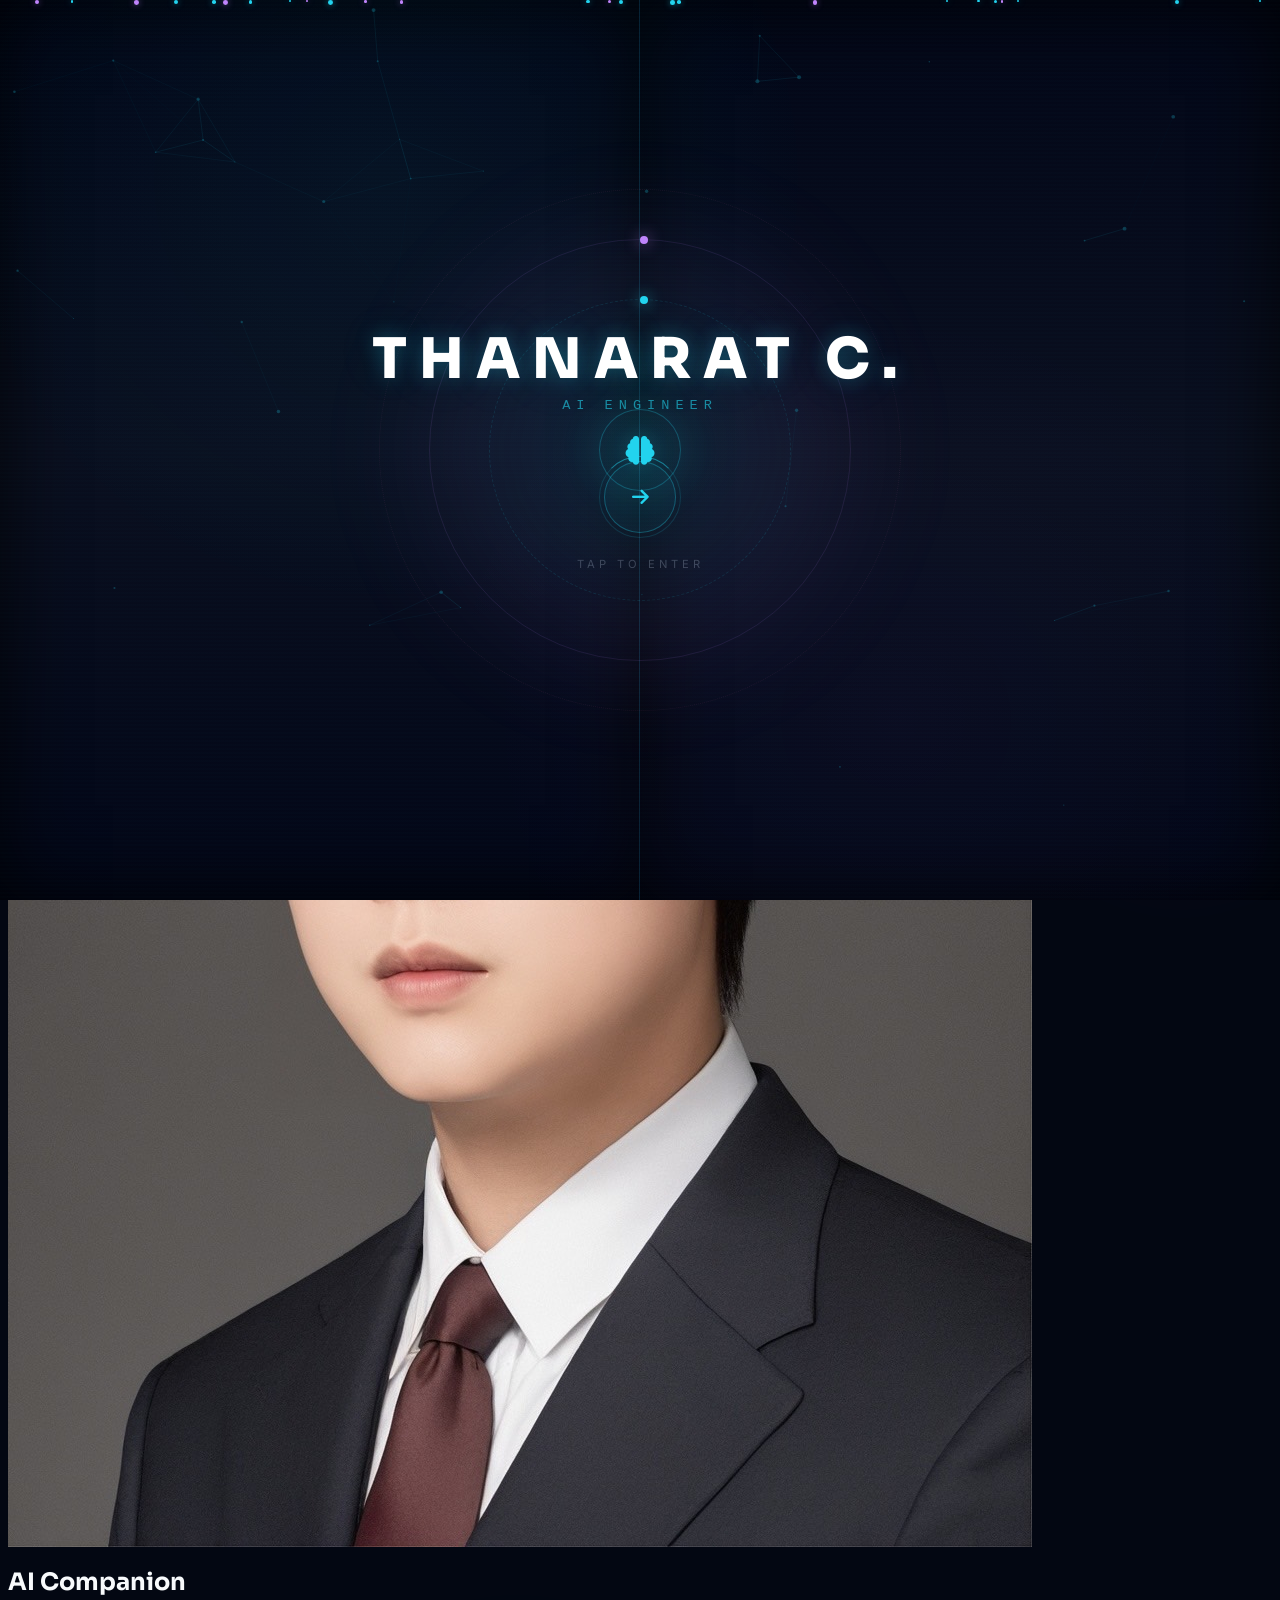
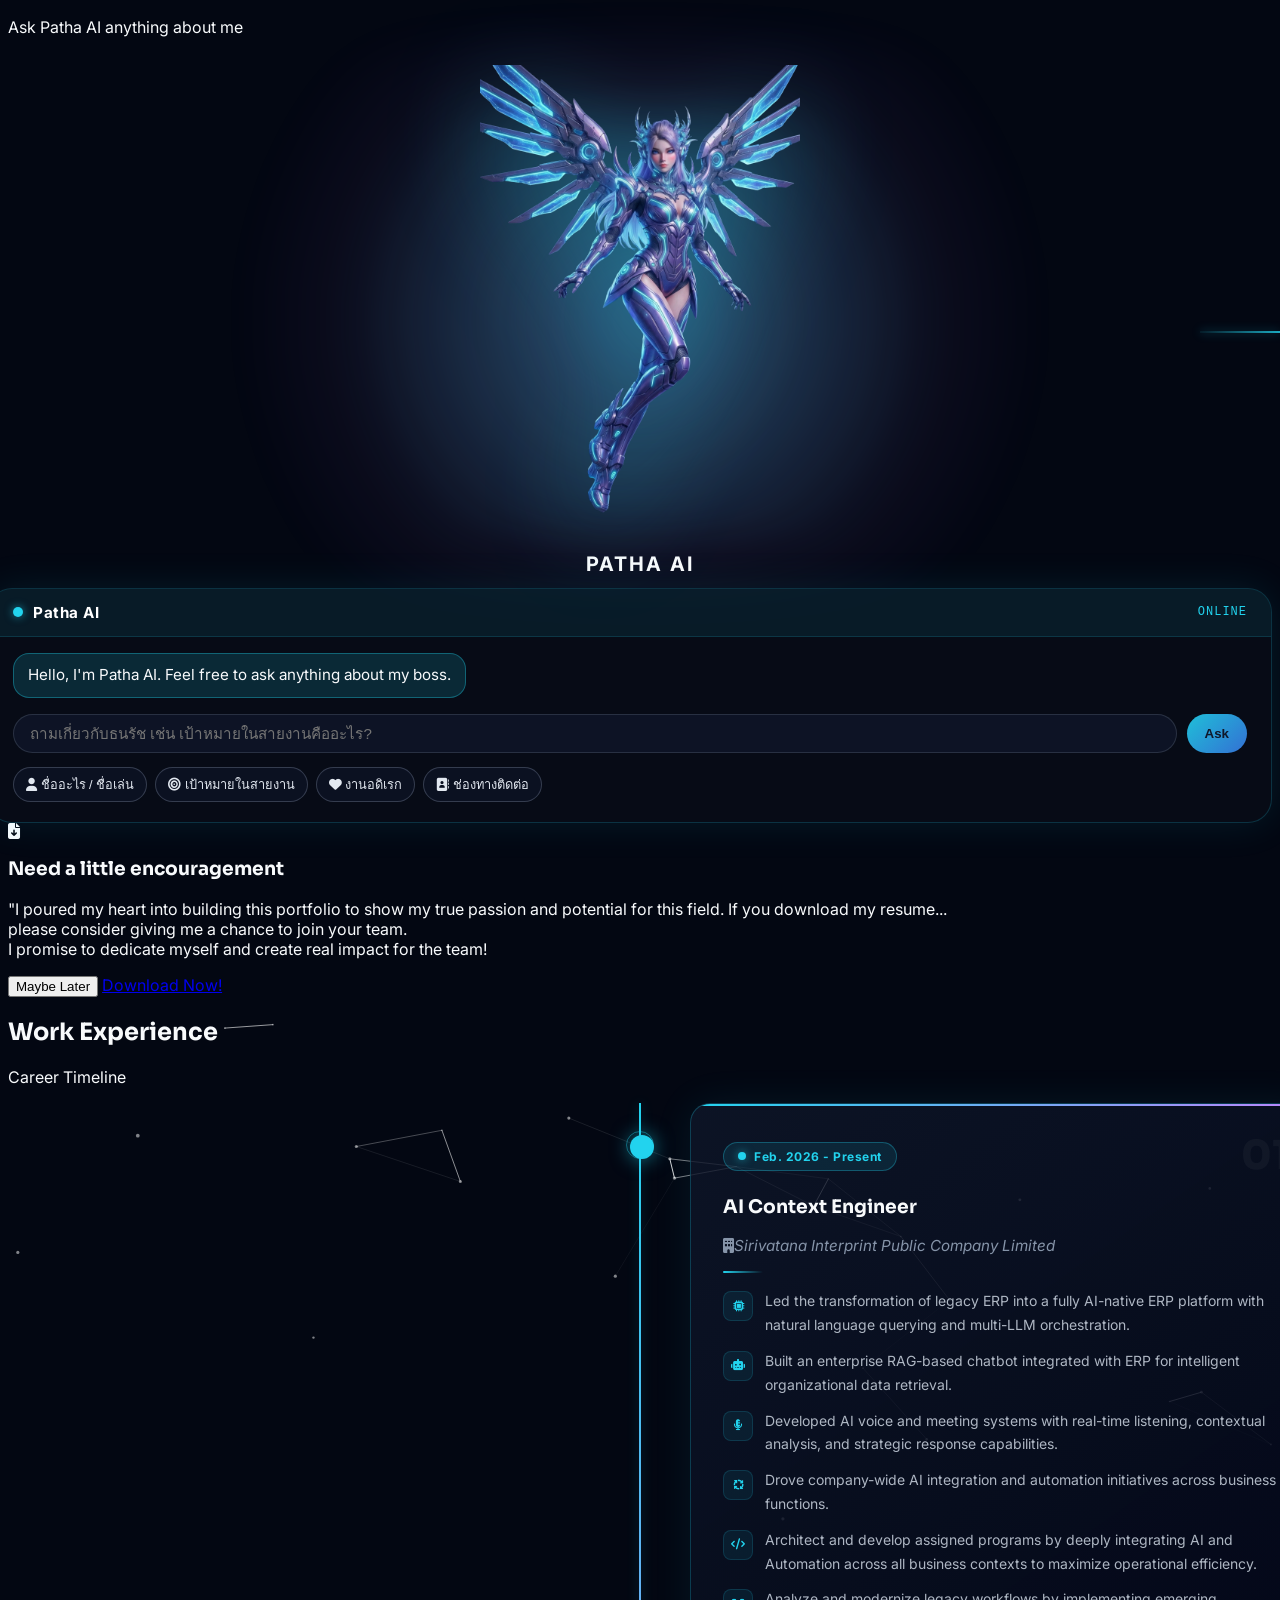
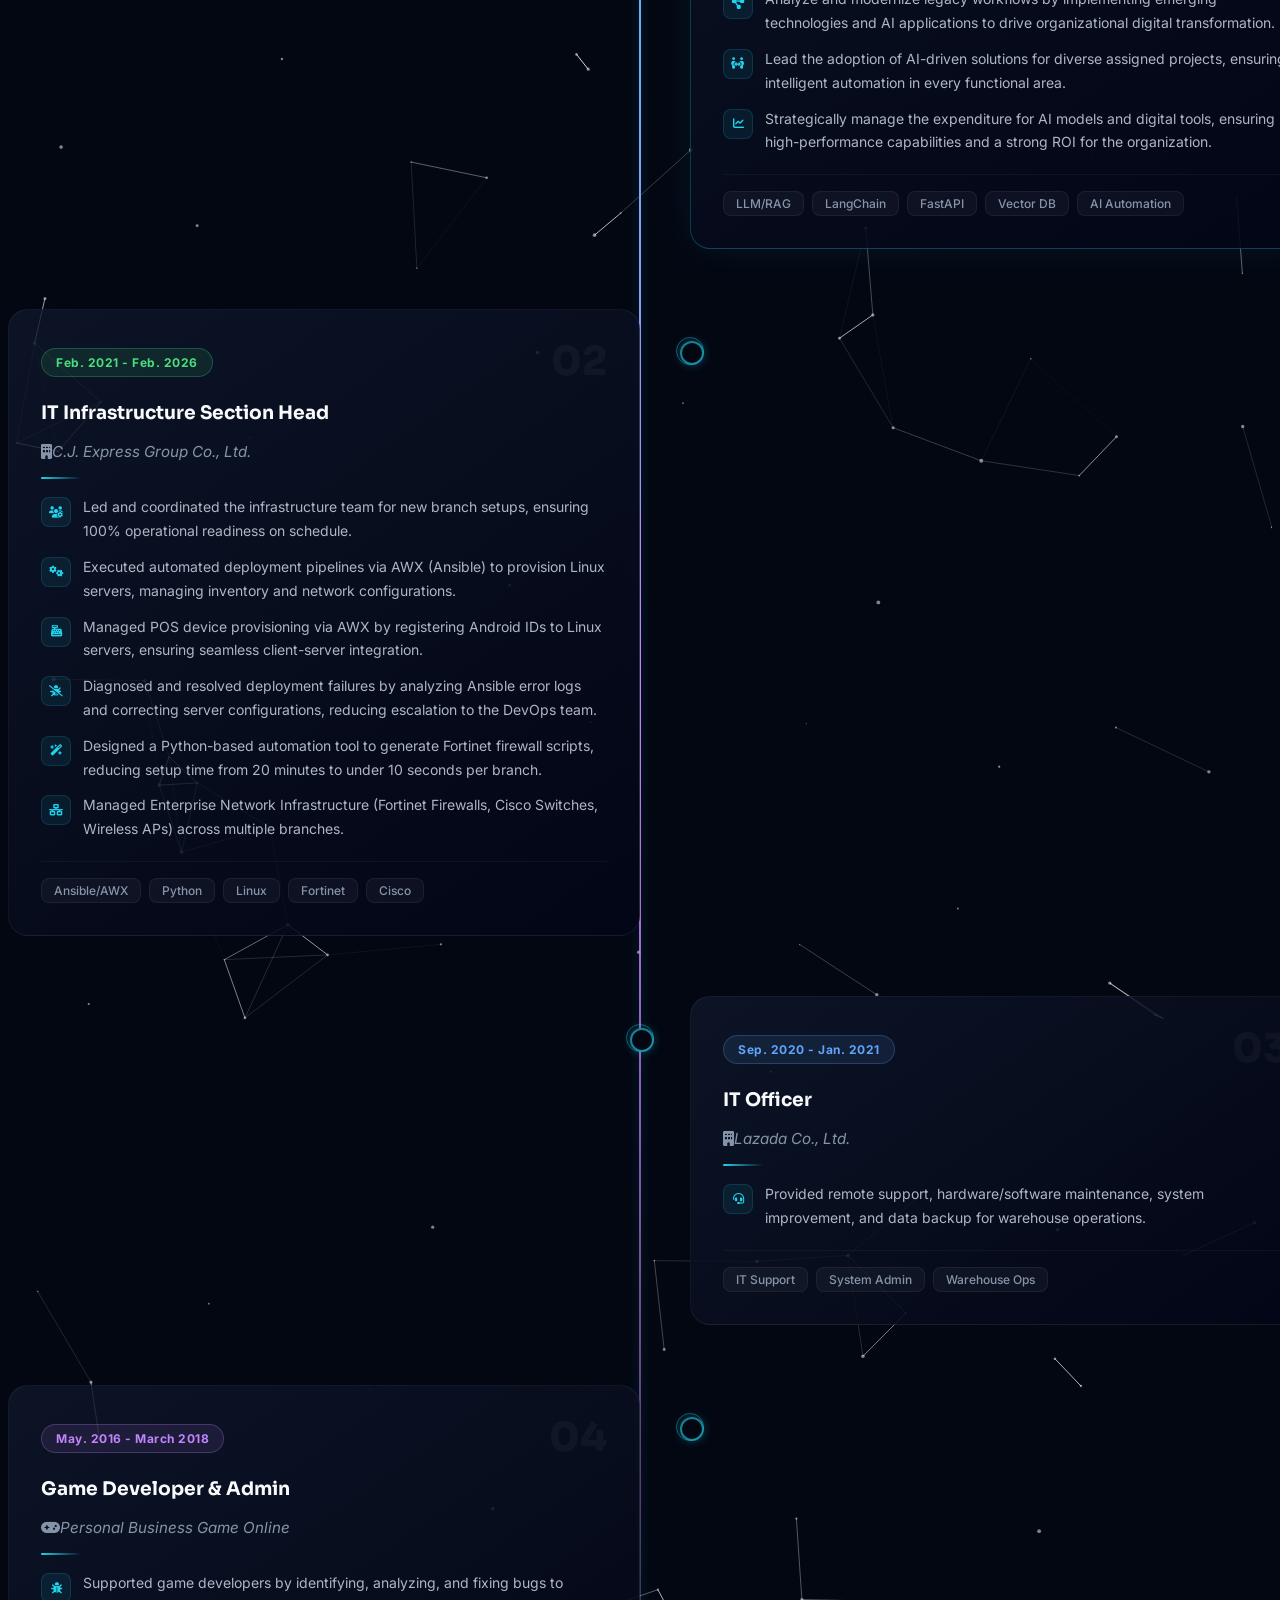
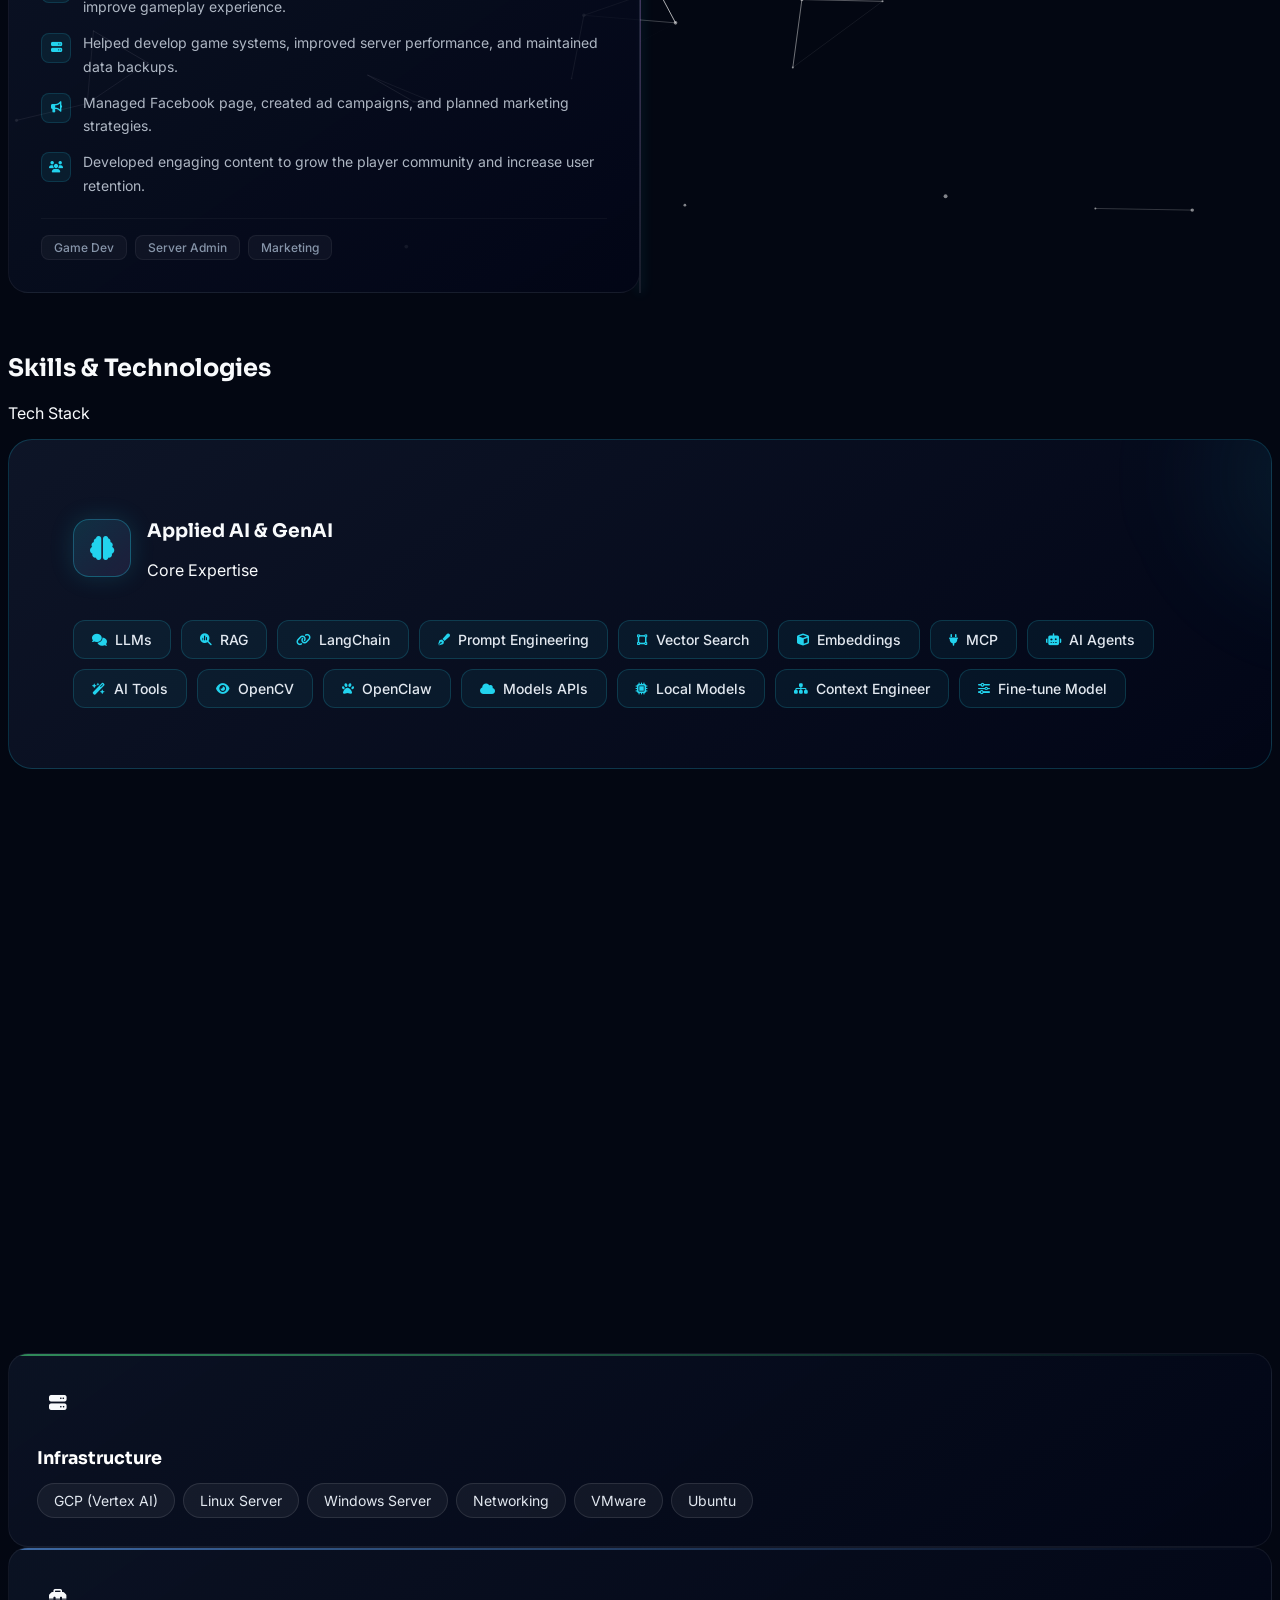
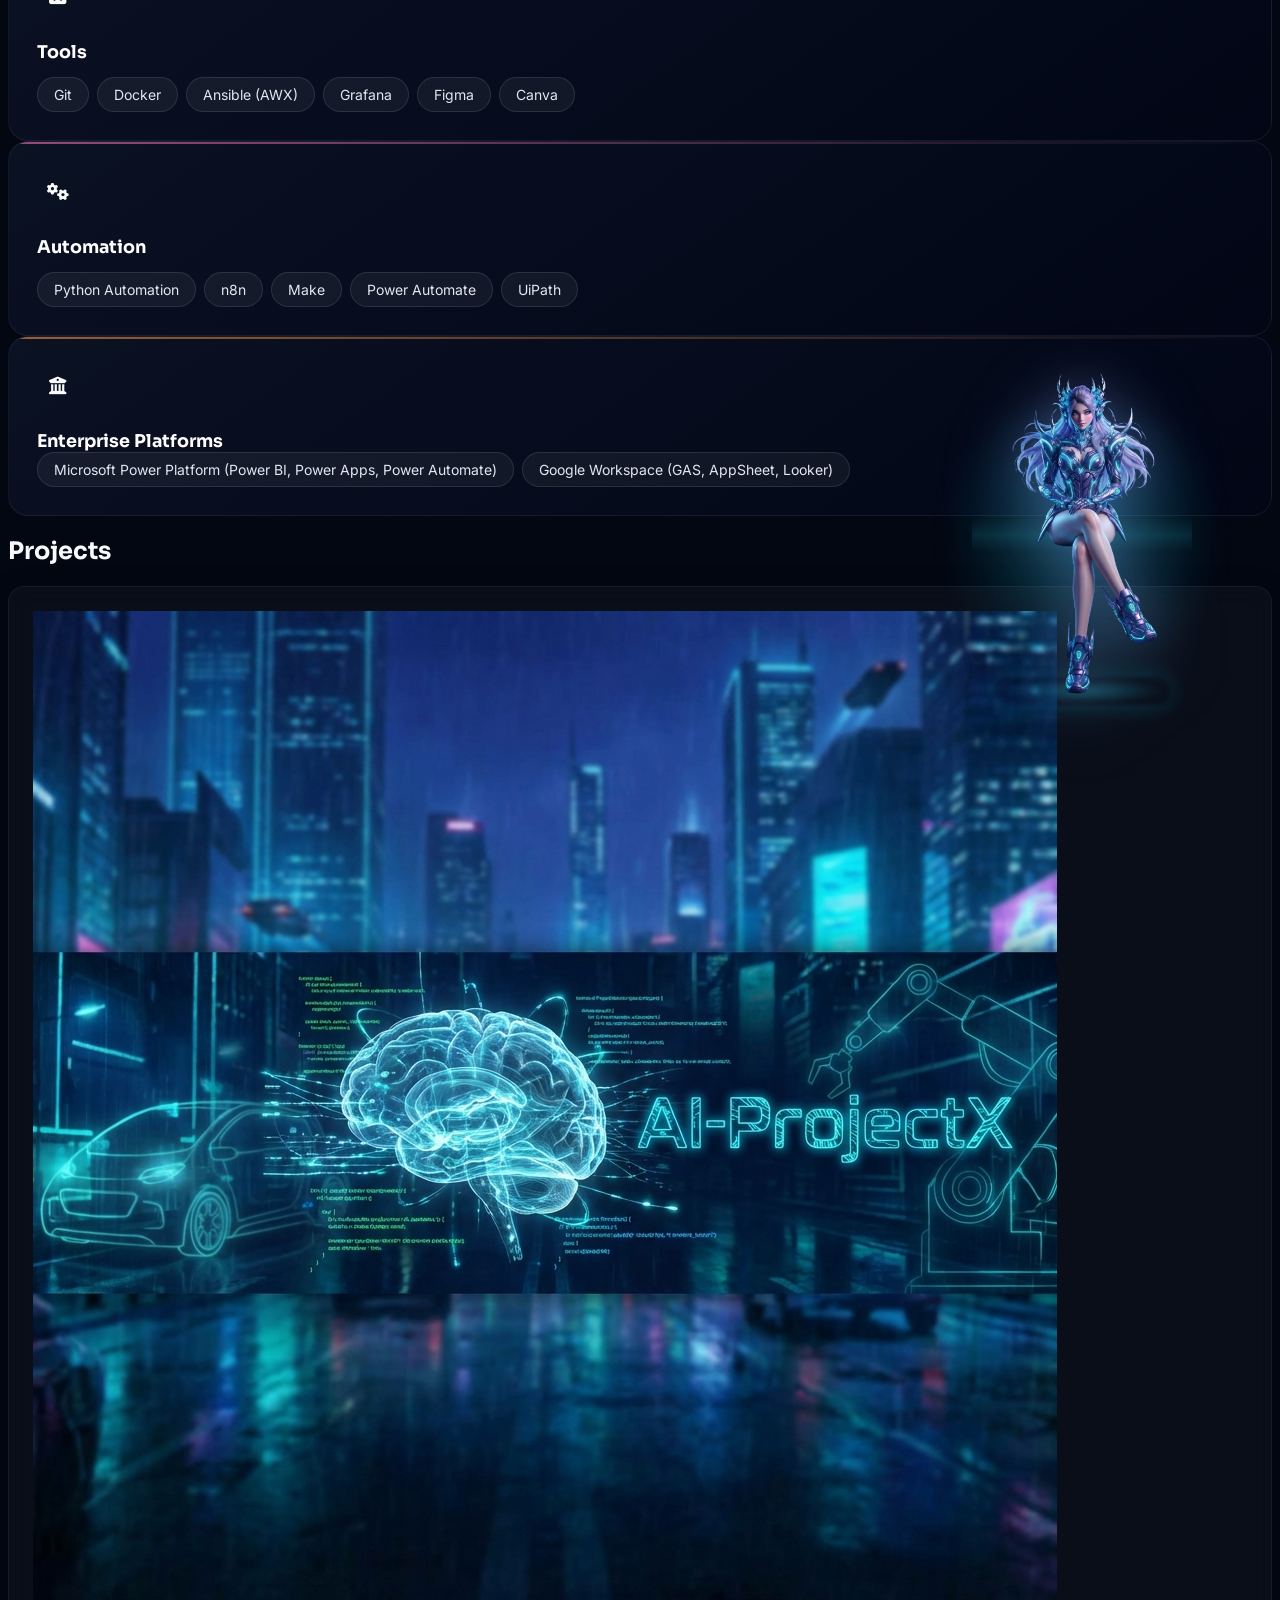
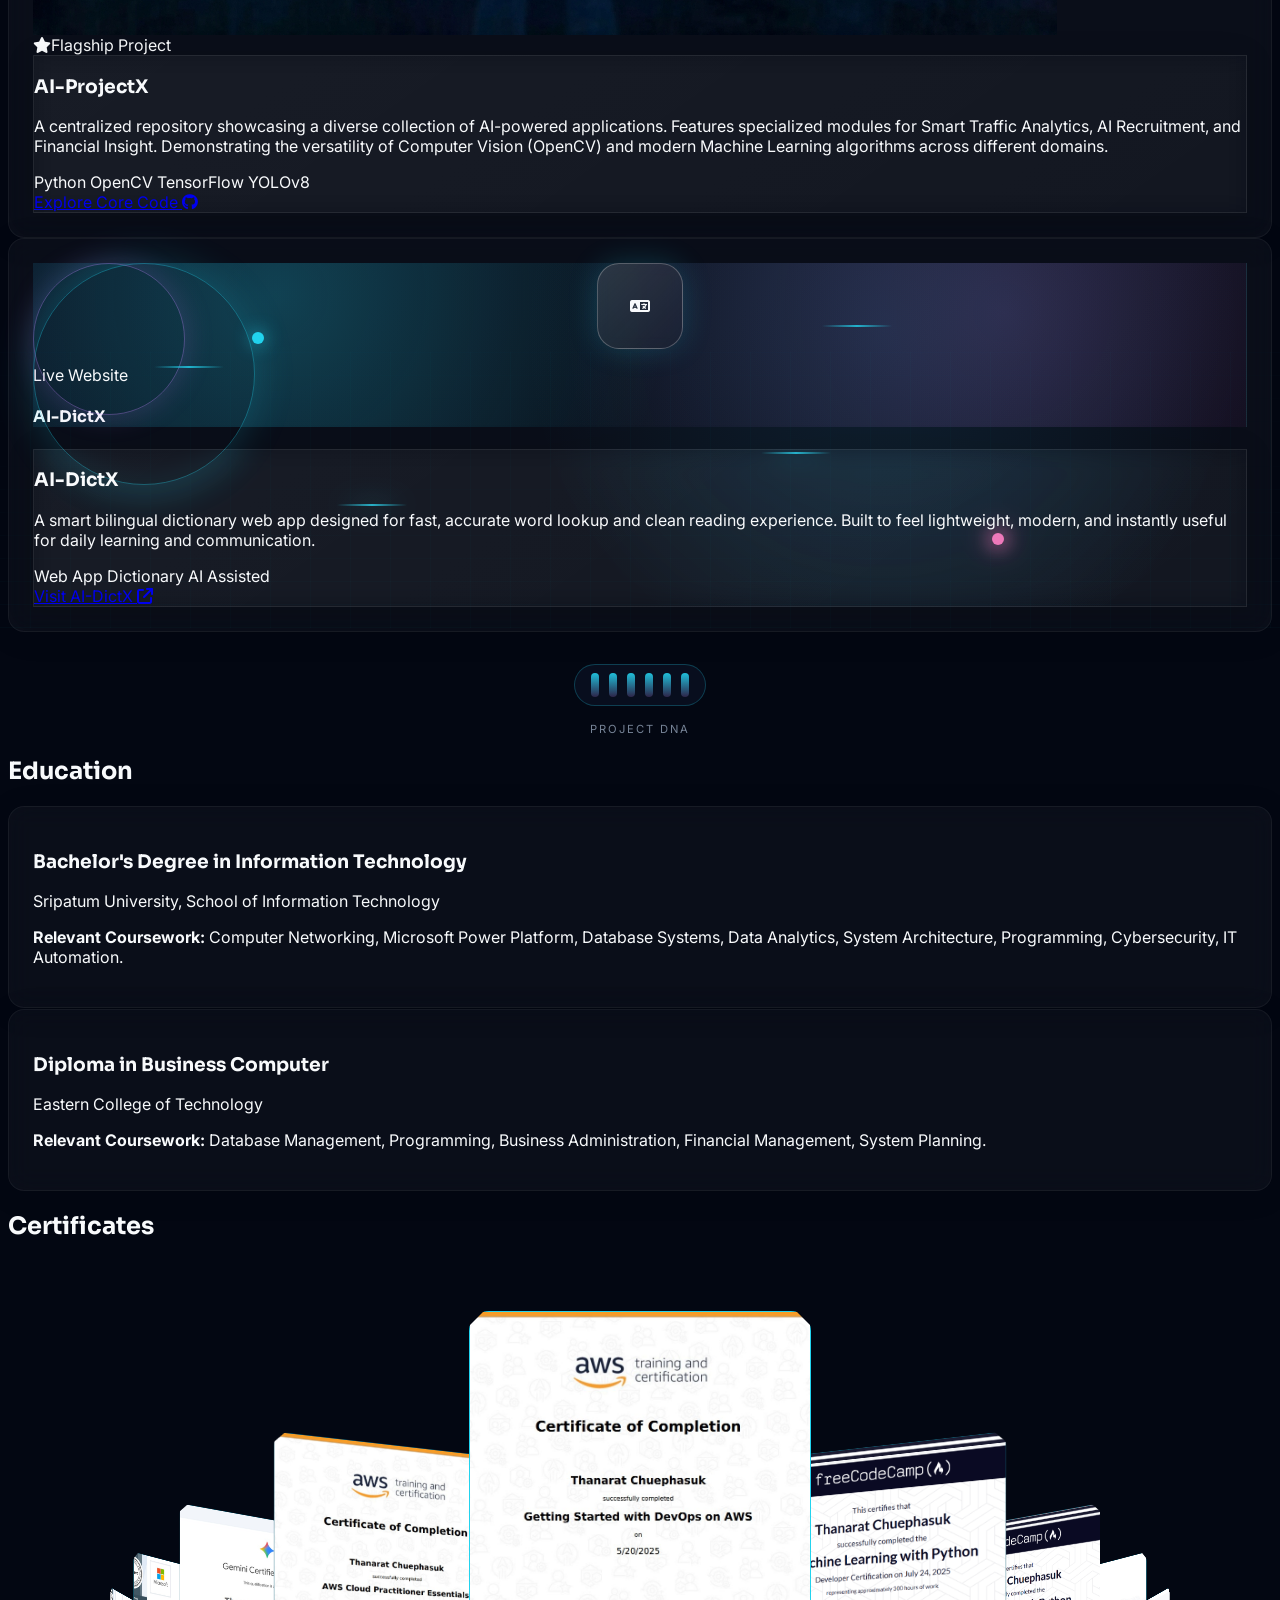
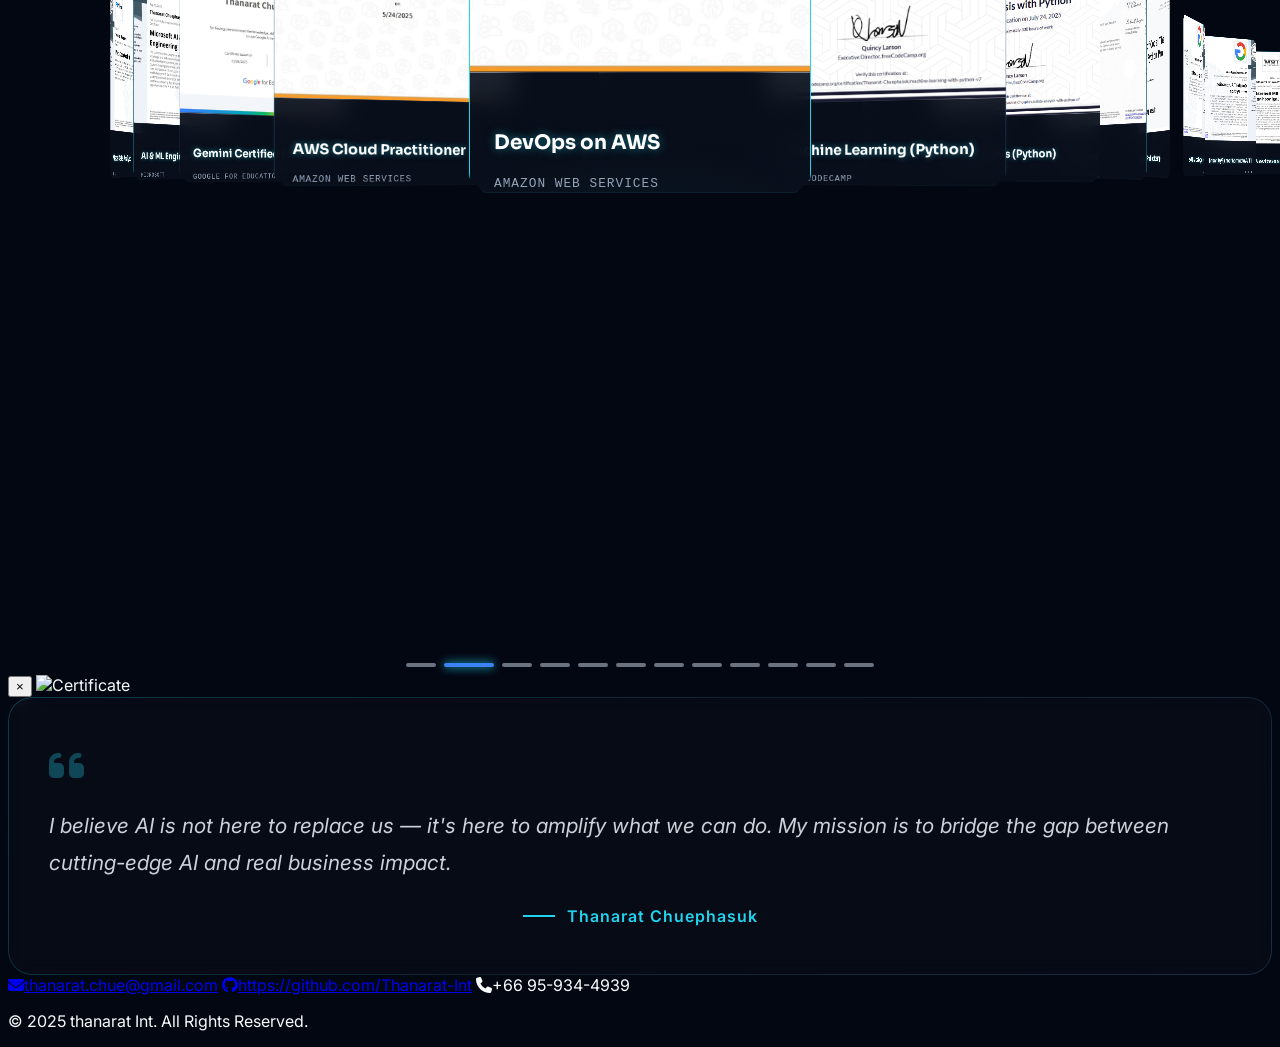
==== index.html @ c74a7d96 "Update portfolio: clean up unused CSS, fix HTML structure, enhance UI - Remove unused Stats Counter " ====
﻿﻿<!DOCTYPE html>
<html lang="en" class="scroll-smooth dark">

<head>
    <meta charset="UTF-8">
    <meta name="viewport" content="width=device-width, initial-scale=1.0">
    <title>Thanarat C - Portfolio</title>
    <link rel="icon" type="image/svg+xml" href="data:image/svg+xml,<svg xmlns='http://www.w3.org/2000/svg' viewBox='0 0 100 100'><rect width='100' height='100' rx='20' fill='%230f172a'/><text x='50' y='68' font-size='60' font-family='Arial,sans-serif' font-weight='bold' fill='%2322d3ee' text-anchor='middle'>T</text></svg>">

    <!-- Tailwind CSS -->
    <script src="https://cdn.tailwindcss.com"></script>

    <!-- Google Fonts: Sora & Inter -->
    <link rel="preconnect" href="https://fonts.googleapis.com">
    <link rel="preconnect" href="https://fonts.gstatic.com" crossorigin>
    <link
        href="https://fonts.googleapis.com/css2?family=Inter:wght@400;500;700&family=Sora:wght@400;600;700&display=swap"
        rel="stylesheet">

    <!-- Font Awesome Icons -->
    <link rel="stylesheet" href="https://cdnjs.cloudflare.com/ajax/libs/font-awesome/6.5.1/css/all.min.css"
        xintegrity="sha512-DTOQO9RWCH3ppGqcWaEA1BIZOC6xxalwEsw9c2QQeAIftl+Vegovlnee1c9QX4TctnWMn13TZye+giMm8e2LwA=="
        crossorigin="anonymous" referrerpolicy="no-referrer" />

    <!-- Swiper.js for 3D Carousel -->
    <link rel="stylesheet" href="https://unpkg.com/swiper/swiper-bundle.min.css" />

    <!-- Custom Stylesheet -->
    <link rel="stylesheet" href="css/style.css">
</head>

<body class="antialiased gate-locked">
    <!-- Verse Gate -->
    <div id="verse-gate" class="verse-gate">
        <div class="gate-door gate-left"></div>
        <div class="gate-door gate-right"></div>
        <div class="gate-glow"></div>
        <div class="gate-veil"></div>
        <div class="gate-scanlines"></div>
        <div id="gate-rain" class="gate-rain" aria-hidden="true"></div>

        <!-- AI Neural Network Background -->
        <canvas id="gate-neural-canvas" class="gate-neural-canvas"></canvas>

        <!-- Floating AI Particles -->
        <div class="gate-particles" id="gate-particles"></div>

        <!-- Orbiting Rings -->
        <div class="gate-orbit-system">
            <div class="gate-orbit gate-orbit-1"></div>
            <div class="gate-orbit gate-orbit-2"></div>
            <div class="gate-orbit gate-orbit-3"></div>
            <div class="gate-orbit-core">
                <i class="fa-solid fa-brain"></i>
            </div>
        </div>

        <div class="gate-content">
            <div class="gate-title">
                <span class="gate-title-main gate-name-glow">THANARAT C.</span>
            </div>
            <div class="gate-role-text">AI Engineer</div>
            <button id="gate-enter-btn" class="gate-enter-circle" aria-label="Enter">
                <span class="gate-enter-ring"></span>
                <i class="fa-solid fa-arrow-right"></i>
            </button>
            <div class="gate-tap-hint">Tap to enter</div>
        </div>
    </div>

    <!-- Time-Warp Intro -->
    <div id="time-warp" class="time-warp">
        <div class="time-warp-core"></div>
        <div class="time-warp-ring ring-1"></div>
        <div class="time-warp-ring ring-2"></div>
        <div class="time-warp-ring ring-3"></div>
    </div>

    <!-- Header -->
    <header id="header" class="fixed top-0 left-0 right-0 z-50 transition-all duration-300 nav-dock mt-6">
        <div class="container mx-auto px-6 py-4 flex justify-between items-center">
            <a href="#" class="text-xl font-bold font-sora">Thanarat C.</a>
            <div class="flex items-center gap-4">
                <nav class="hidden md:flex items-center space-x-8">
                    <a href="#experience" class="text-gray-300 hover:text-white transition-colors">Experience</a>
                    <a href="#education" class="text-gray-300 hover:text-white transition-colors">Education</a>
                    <a href="#skills" class="text-gray-300 hover:text-white transition-colors">Skills</a>
                    <a href="#projects" class="text-gray-300 hover:text-white transition-colors">Projects</a>
                    <a href="#certificates" class="text-gray-300 hover:text-white transition-colors">Certificates</a>
                </nav>
                <div class="resume-wrap hidden md:block">
                    <a href="#home"
                        class="resume-hud-link border border-gray-500 text-gray-300 px-6 py-2 rounded-full hover:bg-white hover:text-black transition-all duration-300">
                        Resume
                    </a>
                    <div class="resume-tooltip">Unlock Resume</div>
                </div>
                <button id="mobile-menu-button" class="md:hidden text-2xl">
                    <i class="fa-solid fa-bars"></i>
                </button>
            </div>
        </div>
    </header>

    <!-- Scroll Milestone -->
    <div id="scroll-indicator" class="scroll-indicator">
        <div id="scroll-indicator-bar" class="scroll-indicator-bar"></div>
    </div>

    <!-- Mobile Menu -->
    <div id="mobile-menu"
        class="hidden md:hidden fixed top-0 left-0 w-full h-full bg-gray-900/95 backdrop-blur-sm z-40">
        <div class="flex flex-col items-center justify-center h-full space-y-8 text-xl">
            <a href="#experience" class="mobile-menu-link">Experience</a>
            <a href="#education" class="mobile-menu-link">Education</a>
            <a href="#skills" class="mobile-menu-link">Skills</a>
            <a href="#projects" class="mobile-menu-link">Projects</a>
            <a href="#certificates" class="mobile-menu-link">Certificates</a>
            <a href="assets/Resume Thanarat.C (ENG).pdf" download
                class="mt-4 border border-gray-300 text-gray-300 px-6 py-2 rounded-full">
                Download Resume
            </a>
        </div>
    </div>

    <!-- Cyber Shapes (Diamonds) -->
    <div class="cyber-shape shape-cyan"></div>
    <div class="cyber-shape shape-purple"></div>
    <div class="cyber-shape shape-pink"></div>

    <div class="firefly"></div>
    <div class="firefly"></div>
    <div class="firefly"></div>
    <div class="firefly"></div>
    <div class="neural-lattice" aria-hidden="true"></div>

    <!-- AI Signal HUD -->
    <div id="ai-hud" class="ai-hud">
        <div class="hud-title">PATHA AI</div>
        <div class="hud-status">
            <span class="hud-dot"></span>
            <span id="hud-text">READY</span>
        </div>
        <div class="hud-bars">
            <span></span><span></span><span></span><span></span><span></span>
        </div>
    </div>

    <main class="container mx-auto px-6">
        <!-- Hero Section -->
        <section id="home" class="pt-32 pb-20 lg:pt-40 lg:pb-28 flex items-center">
            <div class="grid md:grid-cols-2 gap-12 items-center">
                <div class="fade-in-section">
                    <h1 class="text-5xl md:text-8xl font-bold leading-tight text-white mb-6 text-glow tracking-tight hero-echo">
                        Hello, I'm <span class="text-gradient-verse">Thanarat Chuephasuk.</span>
                    </h1>
                    <p class="mt-8 text-xl text-cyan-200 font-light tracking-wide font-mono h-[32px]">
                        I am a <span id="typing-text" class="text-white font-bold"></span><span
                            class="typing-cursor"></span>
                    </p>
                    <div class="mt-8 flex flex-wrap gap-4">
                        <a href="mailto:thanarat.chue@gmail.com"
                            class="bg-white text-black px-8 py-3 rounded-full font-semibold hover:bg-gray-200 transition-all duration-300 shadow-lg hover:shadow-blue-400/30">Contact
                            Me</a>
                        <button id="download-resume-btn"
                            class="border border-gray-500 text-gray-300 px-8 py-3 rounded-full font-semibold hover:bg-white hover:text-black transition-all duration-300">Download
                            Resume</button>
                    </div>
                </div>
                <div class="flex justify-center items-center fade-in-section" style="transition-delay: 200ms;">
                    <div
                        class="profile-glow w-64 h-64 md:w-80 md:h-80 rounded-full overflow-hidden shadow-2xl bg-gray-800 animate-float border-4 border-white/10">
                        <img src="img/profile.jpg" alt="Thanarat Chuephasuk" class="w-full h-full object-cover">
                    </div>
                </div>
            </div>
        </section>

        <!-- AI Companion Section -->
        <section id="ai-companion" class="py-20 fade-in-section">
            <h2 class="text-3xl font-bold text-center mb-4">AI Companion</h2>
            <p class="text-center text-gray-400 text-sm mb-16 tracking-widest uppercase font-mono">Ask Patha AI anything about me</p>
            <div class="max-w-5xl mx-auto grid md:grid-cols-2 gap-10 items-center">
                <div class="ai-avatar-panel">
                    <img src="assets/pathawing_rm.png" alt="Patha AI" class="ai-avatar-img">
                    <div class="ai-avatar-aura"></div>
                    <div class="ai-avatar-speech-line"></div>
                    <div class="ai-avatar-title">Patha AI</div>
                </div>
                <div class="ai-chat-panel">
                    <div class="ai-chat-header">
                        <span class="ai-chat-header-dot"></span>
                        <span class="ai-chat-header-title">Patha AI</span>
                        <span class="ai-chat-header-status">Online</span>
                    </div>
                    <div id="ai-chat-log" class="ai-chat-log">
                        <div class="ai-bubble ai-bubble-bot">Hello, I'm Patha AI. Feel free to ask anything about my boss.</div>
                    </div>
                    <div class="ai-chat-input">
                        <input id="ai-question-input" type="text" placeholder="ถามเกี่ยวกับธนรัช เช่น เป้าหมายในสายงานคืออะไร?">
                        <button id="ai-question-send" type="button">Ask</button>
                    </div>
                    <div class="ai-suggestions">
                        <button type="button" class="ai-suggestion"><i class="fa-solid fa-user text-xs"></i> ชื่ออะไร / ชื่อเล่น</button>
                        <button type="button" class="ai-suggestion"><i class="fa-solid fa-bullseye text-xs"></i> เป้าหมายในสายงาน</button>
                        <button type="button" class="ai-suggestion"><i class="fa-solid fa-heart text-xs"></i> งานอดิเรก</button>
                        <button type="button" class="ai-suggestion"><i class="fa-solid fa-address-book text-xs"></i> ช่องทางติดต่อ</button>
                    </div>
                </div>
            </div>
        </section>

        <!-- Resume Confirmation Modal -->
        <div id="resume-modal" class="fixed inset-0 z-[60] flex items-center justify-center hidden">
            <div class="absolute inset-0 bg-black/80 backdrop-blur-sm" id="resume-modal-overlay"></div>
            <div
                class="relative bg-[#0f172a] border border-cyan-500/30 p-8 rounded-2xl max-w-lg w-full mx-4 shadow-[0_0_50px_rgba(34,211,238,0.2)] transform transition-all scale-100">
                <div class="text-center">
                    <div class="w-16 h-16 bg-cyan-500/10 rounded-full flex items-center justify-center mx-auto mb-4 animate-bounce">
                        <i class="fa-solid fa-file-arrow-down text-3xl text-cyan-400"></i>
                    </div>
                    <h3 class="text-3xl font-bold text-white mb-4">Need a little encouragement</h3>
                    
                    <p class="text-gray-300 mb-8 leading-relaxed text-lg">
                        "I poured my heart into building this portfolio to show my true passion and potential for this field. If you download my resume... <br>
                        <span class="text-cyan-300 font-semibold">please consider giving me a chance to join your team.</span> <br>
                        I promise to dedicate myself and create real impact for the team!
                    </p>

                    <div class="flex gap-4 justify-center">
                        <button id="resume-cancel-btn" class="px-6 py-3 rounded-full border border-gray-600 text-gray-400 hover:bg-gray-800 transition-colors text-base font-medium">
                            Maybe Later
                        </button>
                        <a href="assets/Resume Thanarat.C (ENG).pdf" download id="resume-confirm-btn" class="px-8 py-3 rounded-full bg-cyan-500 text-black font-bold hover:bg-cyan-400 shadow-lg hover:shadow-cyan-500/30 transition-all text-base">
                            Download Now!
                        </a>
                    </div>
                </div>
            </div>
        </div>

        <!-- Work Experience Section -->
        <section id="experience" class="py-24 fade-in-section relative overflow-hidden">
            <canvas id="constellation-canvas" class="absolute top-0 left-0 w-full h-full z-0"></canvas>

            <div class="relative z-10">
                <h2 class="text-3xl font-bold text-center mb-4">Work Experience</h2>
                <p class="text-center text-gray-400 text-sm mb-16 tracking-widest uppercase font-mono">Career Timeline</p>

                <div class="exp-timeline max-w-5xl mx-auto relative">
                    <!-- Timeline Line -->
                    <div class="exp-timeline-line"></div>

                    <!-- 1. AI Context Engineer (Current) -->
                    <div class="exp-card-wrap exp-card-right fade-in-section">
                        <div class="exp-node">
                            <div class="exp-node-ring"></div>
                            <div class="exp-node-dot exp-node-active"></div>
                        </div>
                        <div class="exp-card tilt-card exp-card-current">
                            <div class="exp-card-header">
                                <span class="exp-badge exp-badge-current">
                                    <span class="exp-badge-pulse"></span>
                                    Feb. 2026 - Present
                                </span>
                                <div class="exp-card-number">01</div>
                            </div>
                            <h3 class="text-2xl md:text-3xl font-bold text-white mt-4">AI Context Engineer</h3>
                            <p class="exp-company">
                                <i class="fa-solid fa-building text-xs mr-2 text-cyan-400"></i>
                                Sirivatana Interprint Public Company Limited
                            </p>
                            <div class="exp-divider"></div>
                            <ul class="exp-details">
                                <li>
                                    <span class="exp-detail-icon"><i class="fa-solid fa-microchip"></i></span>
                                    <span>Led the transformation of legacy ERP into a fully AI-native ERP platform with natural language querying and multi-LLM orchestration.</span>
                                </li>
                                <li>
                                    <span class="exp-detail-icon"><i class="fa-solid fa-robot"></i></span>
                                    <span>Built an enterprise RAG-based chatbot integrated with ERP for intelligent organizational data retrieval.</span>
                                </li>
                                <li>
                                    <span class="exp-detail-icon"><i class="fa-solid fa-microphone-lines"></i></span>
                                    <span>Developed AI voice and meeting systems with real-time listening, contextual analysis, and strategic response capabilities.</span>
                                </li>
                                <li>
                                    <span class="exp-detail-icon"><i class="fa-solid fa-arrows-spin"></i></span>
                                    <span>Drove company-wide AI integration and automation initiatives across business functions.</span>
                                </li>
                                <li>
                                    <span class="exp-detail-icon"><i class="fa-solid fa-code"></i></span>
                                    <span>Architect and develop assigned programs by deeply integrating AI and Automation across all business contexts to maximize operational efficiency.</span>
                                </li>
                                <li>
                                    <span class="exp-detail-icon"><i class="fa-solid fa-diagram-project"></i></span>
                                    <span>Analyze and modernize legacy workflows by implementing emerging technologies and AI applications to drive organizational digital transformation.</span>
                                </li>
                                <li>
                                    <span class="exp-detail-icon"><i class="fa-solid fa-people-arrows"></i></span>
                                    <span>Lead the adoption of AI-driven solutions for diverse assigned projects, ensuring intelligent automation in every functional area.</span>
                                </li>
                                <li>
                                    <span class="exp-detail-icon"><i class="fa-solid fa-chart-line"></i></span>
                                    <span>Strategically manage the expenditure for AI models and digital tools, ensuring high-performance capabilities and a strong ROI for the organization.</span>
                                </li>
                            </ul>
                            <div class="exp-tech-tags">
                                <span>LLM/RAG</span>
                                <span>LangChain</span>
                                <span>FastAPI</span>
                                <span>Vector DB</span>
                                <span>AI Automation</span>
                            </div>
                        </div>
                    </div>

                    <!-- 2. IT Infrastructure Section Head -->
                    <div class="exp-card-wrap exp-card-left fade-in-section">
                        <div class="exp-node">
                            <div class="exp-node-ring"></div>
                            <div class="exp-node-dot"></div>
                        </div>
                        <div class="exp-card tilt-card">
                            <div class="exp-card-header">
                                <span class="exp-badge exp-badge-green">Feb. 2021 - Feb. 2026</span>
                                <div class="exp-card-number">02</div>
                            </div>
                            <h3 class="text-2xl md:text-3xl font-bold text-white mt-4">IT Infrastructure Section Head</h3>
                            <p class="exp-company">
                                <i class="fa-solid fa-building text-xs mr-2 text-cyan-400"></i>
                                C.J. Express Group Co., Ltd.
                            </p>
                            <div class="exp-divider"></div>
                            <ul class="exp-details">
                                <li>
                                    <span class="exp-detail-icon"><i class="fa-solid fa-users-gear"></i></span>
                                    <span>Led and coordinated the infrastructure team for new branch setups, ensuring 100% operational readiness on schedule.</span>
                                </li>
                                <li>
                                    <span class="exp-detail-icon"><i class="fa-solid fa-gears"></i></span>
                                    <span>Executed automated deployment pipelines via AWX (Ansible) to provision Linux servers, managing inventory and network configurations.</span>
                                </li>
                                <li>
                                    <span class="exp-detail-icon"><i class="fa-solid fa-cash-register"></i></span>
                                    <span>Managed POS device provisioning via AWX by registering Android IDs to Linux servers, ensuring seamless client-server integration.</span>
                                </li>
                                <li>
                                    <span class="exp-detail-icon"><i class="fa-solid fa-bug-slash"></i></span>
                                    <span>Diagnosed and resolved deployment failures by analyzing Ansible error logs and correcting server configurations, reducing escalation to the DevOps team.</span>
                                </li>
                                <li>
                                    <span class="exp-detail-icon"><i class="fa-solid fa-wand-magic-sparkles"></i></span>
                                    <span>Designed a Python-based automation tool to generate Fortinet firewall scripts, reducing setup time from 20 minutes to under 10 seconds per branch.</span>
                                </li>
                                <li>
                                    <span class="exp-detail-icon"><i class="fa-solid fa-network-wired"></i></span>
                                    <span>Managed Enterprise Network Infrastructure (Fortinet Firewalls, Cisco Switches, Wireless APs) across multiple branches.</span>
                                </li>
                            </ul>
                            <div class="exp-tech-tags">
                                <span>Ansible/AWX</span>
                                <span>Python</span>
                                <span>Linux</span>
                                <span>Fortinet</span>
                                <span>Cisco</span>
                            </div>
                        </div>
                    </div>

                    <!-- 3. IT Officer -->
                    <div class="exp-card-wrap exp-card-right fade-in-section">
                        <div class="exp-node">
                            <div class="exp-node-ring"></div>
                            <div class="exp-node-dot"></div>
                        </div>
                        <div class="exp-card tilt-card">
                            <div class="exp-card-header">
                                <span class="exp-badge exp-badge-blue">Sep. 2020 - Jan. 2021</span>
                                <div class="exp-card-number">03</div>
                            </div>
                            <h3 class="text-2xl md:text-3xl font-bold text-white mt-4">IT Officer</h3>
                            <p class="exp-company">
                                <i class="fa-solid fa-building text-xs mr-2 text-cyan-400"></i>
                                Lazada Co., Ltd.
                            </p>
                            <div class="exp-divider"></div>
                            <ul class="exp-details">
                                <li>
                                    <span class="exp-detail-icon"><i class="fa-solid fa-headset"></i></span>
                                    <span>Provided remote support, hardware/software maintenance, system improvement, and data backup for warehouse operations.</span>
                                </li>
                            </ul>
                            <div class="exp-tech-tags">
                                <span>IT Support</span>
                                <span>System Admin</span>
                                <span>Warehouse Ops</span>
                            </div>
                        </div>
                    </div>

                    <!-- 4. Game Developer & Admin -->
                    <div class="exp-card-wrap exp-card-left fade-in-section">
                        <div class="exp-node">
                            <div class="exp-node-ring"></div>
                            <div class="exp-node-dot"></div>
                        </div>
                        <div class="exp-card tilt-card">
                            <div class="exp-card-header">
                                <span class="exp-badge exp-badge-purple">May. 2016 - March 2018</span>
                                <div class="exp-card-number">04</div>
                            </div>
                            <h3 class="text-2xl md:text-3xl font-bold text-white mt-4">Game Developer & Admin</h3>
                            <p class="exp-company">
                                <i class="fa-solid fa-gamepad text-xs mr-2 text-cyan-400"></i>
                                Personal Business Game Online
                            </p>
                            <div class="exp-divider"></div>
                            <ul class="exp-details">
                                <li>
                                    <span class="exp-detail-icon"><i class="fa-solid fa-bug"></i></span>
                                    <span>Supported game developers by identifying, analyzing, and fixing bugs to improve gameplay experience.</span>
                                </li>
                                <li>
                                    <span class="exp-detail-icon"><i class="fa-solid fa-server"></i></span>
                                    <span>Helped develop game systems, improved server performance, and maintained data backups.</span>
                                </li>
                                <li>
                                    <span class="exp-detail-icon"><i class="fa-solid fa-bullhorn"></i></span>
                                    <span>Managed Facebook page, created ad campaigns, and planned marketing strategies.</span>
                                </li>
                                <li>
                                    <span class="exp-detail-icon"><i class="fa-solid fa-users"></i></span>
                                    <span>Developed engaging content to grow the player community and increase user retention.</span>
                                </li>
                            </ul>
                            <div class="exp-tech-tags">
                                <span>Game Dev</span>
                                <span>Server Admin</span>
                                <span>Marketing</span>
                            </div>
                        </div>
                    </div>

                </div>
            </div>
        </section>

        <!-- Skills Section -->
        <section id="skills" class="py-24 bg-black/20 fade-in-section relative overflow-hidden">
            <div class="container mx-auto px-6">
                <canvas id="skills-constellation" class="skills-constellation-canvas"></canvas>
                <h2 class="text-3xl font-bold text-center mb-4">Skills & Technologies</h2>
                <p class="text-center text-gray-400 text-sm mb-16 tracking-widest uppercase font-mono">Tech Stack</p>

                <!-- Featured: Applied AI (Hero Card) -->
                <div class="skills-hero-card tilt-card mb-10 fade-in-section">
                    <div class="skills-hero-glow"></div>
                    <div class="skills-hero-inner">
                        <div class="skills-hero-header">
                            <div class="skills-hero-icon">
                                <i class="fa-solid fa-brain"></i>
                            </div>
                            <div>
                                <h3 class="text-2xl md:text-3xl font-bold text-white">Applied AI & GenAI</h3>
                                <p class="text-cyan-300/70 text-sm font-mono mt-1">Core Expertise</p>
                            </div>
                        </div>
                        <div class="skills-hero-grid">
                            <div class="skill-chip skill-chip-highlight">
                                <i class="fa-solid fa-comments"></i>
                                <span>LLMs</span>
                            </div>
                            <div class="skill-chip skill-chip-highlight">
                                <i class="fa-solid fa-magnifying-glass-chart"></i>
                                <span>RAG</span>
                            </div>
                            <div class="skill-chip skill-chip-highlight">
                                <i class="fa-solid fa-link"></i>
                                <span>LangChain</span>
                            </div>
                            <div class="skill-chip skill-chip-highlight">
                                <i class="fa-solid fa-pen-fancy"></i>
                                <span>Prompt Engineering</span>
                            </div>
                            <div class="skill-chip skill-chip-highlight">
                                <i class="fa-solid fa-vector-square"></i>
                                <span>Vector Search</span>
                            </div>
                            <div class="skill-chip skill-chip-highlight">
                                <i class="fa-solid fa-cube"></i>
                                <span>Embeddings</span>
                            </div>
                            <div class="skill-chip skill-chip-highlight">
                                <i class="fa-solid fa-plug"></i>
                                <span>MCP</span>
                            </div>
                            <div class="skill-chip skill-chip-highlight">
                                <i class="fa-solid fa-robot"></i>
                                <span>AI Agents</span>
                            </div>
                            <div class="skill-chip skill-chip-highlight">
                                <i class="fa-solid fa-wand-magic-sparkles"></i>
                                <span>AI Tools</span>
                            </div>
                            <div class="skill-chip skill-chip-highlight">
                                <i class="fa-solid fa-eye"></i>
                                <span>OpenCV</span>
                            </div>
                            <div class="skill-chip skill-chip-highlight">
                                <i class="fa-solid fa-paw"></i>
                                <span>OpenClaw</span>
                            </div>
                            <div class="skill-chip skill-chip-highlight">
                                <i class="fa-solid fa-cloud"></i>
                                <span>Models APIs</span>
                            </div>
                            <div class="skill-chip skill-chip-highlight">
                                <i class="fa-solid fa-microchip"></i>
                                <span>Local Models</span>
                            </div>
                            <div class="skill-chip skill-chip-highlight">
                                <i class="fa-solid fa-sitemap"></i>
                                <span>Context Engineer</span>
                            </div>
                            <div class="skill-chip skill-chip-highlight">
                                <i class="fa-solid fa-sliders"></i>
                                <span>Fine-tune Model</span>
                            </div>
                        </div>
                    </div>
                </div>

                <!-- Skills Grid -->
                <div class="grid grid-cols-1 md:grid-cols-2 lg:grid-cols-3 gap-6">

                    <!-- Languages -->
                    <div class="skill-card tilt-card fade-in-section">
                        <div class="skill-card-accent skill-accent-cyan"></div>
                        <div class="skill-card-icon bg-cyan-500/10 text-cyan-400">
                            <i class="fa-solid fa-code"></i>
                        </div>
                        <h4 class="skill-card-title">Languages</h4>
                        <div class="skill-card-pills">
                            <span class="skill-pill">Python</span>
                            <span class="skill-pill">JavaScript</span>
                            <span class="skill-pill">Java</span>
                            <span class="skill-pill">C#</span>
                            <span class="skill-pill">HTML</span>
                            <span class="skill-pill">CSS</span>
                        </div>
                    </div>

                    <!-- Frameworks -->
                    <div class="skill-card tilt-card fade-in-section">
                        <div class="skill-card-accent skill-accent-purple"></div>
                        <div class="skill-card-icon bg-purple-500/10 text-purple-400">
                            <i class="fa-solid fa-cubes"></i>
                        </div>
                        <h4 class="skill-card-title">Frameworks</h4>
                        <div class="skill-card-pills">
                            <span class="skill-pill">FastAPI</span>
                            <span class="skill-pill">React</span>
                            <span class="skill-pill">Next.js</span>
                            <span class="skill-pill">Node.js</span>
                            <span class="skill-pill">Robot Framework</span>
                            <span class="skill-pill">Apache Airflow</span>
                            <span class="skill-pill">Prefect</span>
                        </div>
                    </div>

                    <!-- Database -->
                    <div class="skill-card tilt-card fade-in-section">
                        <div class="skill-card-accent skill-accent-yellow"></div>
                        <div class="skill-card-icon bg-yellow-500/10 text-yellow-400">
                            <i class="fa-solid fa-database"></i>
                        </div>
                        <h4 class="skill-card-title">Database</h4>
                        <div class="skill-card-pills">
                            <span class="skill-pill">SQL Server</span>
                            <span class="skill-pill">PostgreSQL</span>
                            <span class="skill-pill">MongoDB</span>
                            <span class="skill-pill">Firebase</span>
                            <span class="skill-pill">Dataverse</span>
                            <span class="skill-pill">ChromaDB</span>
                            <span class="skill-pill">Qdrant</span>
                            <span class="skill-pill">Pinecone</span>
                        </div>
                    </div>

                    <!-- Infrastructure -->
                    <div class="skill-card tilt-card fade-in-section">
                        <div class="skill-card-accent skill-accent-green"></div>
                        <div class="skill-card-icon bg-green-500/10 text-green-400">
                            <i class="fa-solid fa-server"></i>
                        </div>
                        <h4 class="skill-card-title">Infrastructure</h4>
                        <div class="skill-card-pills">
                            <span class="skill-pill">GCP (Vertex AI)</span>
                            <span class="skill-pill">Linux Server</span>
                            <span class="skill-pill">Windows Server</span>
                            <span class="skill-pill">Networking</span>
                            <span class="skill-pill">VMware</span>
                            <span class="skill-pill">Ubuntu</span>
                        </div>
                    </div>

                    <!-- Tools -->
                    <div class="skill-card tilt-card fade-in-section">
                        <div class="skill-card-accent skill-accent-blue"></div>
                        <div class="skill-card-icon bg-blue-500/10 text-blue-400">
                            <i class="fa-solid fa-toolbox"></i>
                        </div>
                        <h4 class="skill-card-title">Tools</h4>
                        <div class="skill-card-pills">
                            <span class="skill-pill">Git</span>
                            <span class="skill-pill">Docker</span>
                            <span class="skill-pill">Ansible (AWX)</span>
                            <span class="skill-pill">Grafana</span>
                            <span class="skill-pill">Figma</span>
                            <span class="skill-pill">Canva</span>
                        </div>
                    </div>

                    <!-- Automation -->
                    <div class="skill-card tilt-card fade-in-section">
                        <div class="skill-card-accent skill-accent-pink"></div>
                        <div class="skill-card-icon bg-pink-500/10 text-pink-400">
                            <i class="fa-solid fa-gears"></i>
                        </div>
                        <h4 class="skill-card-title">Automation</h4>
                        <div class="skill-card-pills">
                            <span class="skill-pill">Python Automation</span>
                            <span class="skill-pill">n8n</span>
                            <span class="skill-pill">Make</span>
                            <span class="skill-pill">Power Automate</span>
                            <span class="skill-pill">UiPath</span>
                        </div>
                    </div>

                </div>

                <!-- Enterprise Platforms (Full Width) -->
                <div class="skill-card tilt-card mt-6 fade-in-section">
                    <div class="skill-card-accent skill-accent-orange"></div>
                    <div class="flex items-center gap-4 mb-5">
                        <div class="skill-card-icon bg-orange-500/10 text-orange-400">
                            <i class="fa-solid fa-building-columns"></i>
                        </div>
                        <h4 class="skill-card-title" style="margin-bottom:0">Enterprise Platforms</h4>
                    </div>
                    <div class="skill-card-pills">
                        <span class="skill-pill">Microsoft Power Platform (Power BI, Power Apps, Power Automate)</span>
                        <span class="skill-pill">Google Workspace (GAS, AppSheet, Looker)</span>
                    </div>
                </div>

            </div>
        </section>

        <!-- Projects Section -->
        <section id="projects" class="py-24 fade-in-section">
            <h2 class="text-3xl font-bold text-center mb-12">Projects</h2>
            <!-- Featured Project Showcase -->
            <div id="projects-container" class="max-w-6xl mx-auto">
                <div class="project-hero-wrap relative">
                    <!-- Verse AI Figure (sit on Project edge) -->
                    <div class="verse-ai-figure project-verse-figure">
                        <div class="ai-figure-glow"></div>
                        <img src="assets/pathax-rm.png" alt="AI Verse Figure" class="ai-figure-img">
                        <div class="ai-figure-base"></div>
                        <div class="ai-figure-scanline"></div>
                    </div>

                    <div class="glass-panel tilt-card rounded-3xl overflow-hidden relative group project-spotlight">
                    <div class="grid md:grid-cols-2 gap-0">
                        <!-- Image Section -->
                        <div class="relative h-64 md:h-auto overflow-hidden">
                            <img src="img/project_ai_x.png" alt="AI-ProjectX"
                                class="w-full h-full object-cover transform group-hover:scale-110 transition-transform duration-700">
                            <div
                                class="absolute inset-0 bg-gradient-to-t from-[#030712] via-transparent to-transparent opacity-90 md:bg-gradient-to-r">
                            </div>

                            <!-- Floating Badge -->
                            <div class="absolute top-4 left-4">
                                <span
                                    class="bg-cyan-500/20 text-cyan-300 border border-cyan-500/30 backdrop-blur-md px-4 py-1 rounded-full text-sm font-bold shadow-[0_0_15px_rgba(34,211,238,0.3)]">
                                    <i class="fa-solid fa-star mr-2"></i>Flagship Project
                                </span>
                            </div>
                        </div>

                        <!-- Content Section -->
                        <div
                            class="p-8 md:p-12 flex flex-col justify-center relative z-10 glass-panel border-0 bg-opacity-30">
                            <h3 class="text-4xl md:text-5xl font-bold text-white mb-4 leading-tight">
                                AI-Project<span class="text-cyan-400">X</span>
                            </h3>
                            <p class="text-gray-300 text-lg mb-6 leading-relaxed">
                                A centralized repository showcasing a diverse collection of AI-powered applications.
                                Features specialized modules for <span class="text-cyan-200">Smart Traffic
                                    Analytics</span>,
                                <span class="text-purple-200">AI Recruitment</span>, and
                                <span class="text-pink-200">Financial Insight</span>.
                                Demonstrating the versatility of Computer Vision (OpenCV) and modern Machine Learning
                                algorithms across different domains.
                            </p>

                            <div class="flex flex-wrap gap-3 mb-8">
                                <span
                                    class="px-4 py-2 bg-gray-800/80 rounded-lg text-sm font-mono text-cyan-300 border border-cyan-900/50">Python</span>
                                <span
                                    class="px-4 py-2 bg-gray-800/80 rounded-lg text-sm font-mono text-cyan-300 border border-cyan-900/50">OpenCV</span>
                                <span
                                    class="px-4 py-2 bg-gray-800/80 rounded-lg text-sm font-mono text-cyan-300 border border-cyan-900/50">TensorFlow</span>
                                <span
                                    class="px-4 py-2 bg-gray-800/80 rounded-lg text-sm font-mono text-cyan-300 border border-cyan-900/50">YOLOv8</span>
                            </div>

                            <a href="https://github.com/Thanarat-Int/AI-ProjectX/tree/main" target="_blank"
                                class="inline-flex justify-center items-center gap-3 bg-gradient-to-r from-cyan-600 to-blue-600 text-white px-8 py-4 rounded-xl font-bold text-lg hover:from-cyan-500 hover:to-blue-500 hover:shadow-[0_0_30px_rgba(6,182,212,0.4)] transition-all duration-300 transform hover:-translate-y-1">
                                <span>Explore Core Code</span>
                                <i class="fa-brands fa-github text-2xl"></i>
                            </a>
                        </div>
                    </div>
                    </div>
                </div>
            </div>

            <div class="glass-panel tilt-card rounded-3xl overflow-hidden relative group mt-10 project-spotlight">
                <div class="grid md:grid-cols-2 gap-0">
                    <!-- Visual Panel -->
                    <div class="relative h-64 md:h-auto overflow-hidden flex items-center justify-center verse-portal">
                        <div class="verse-portal-bg"></div>
                        <div class="verse-portal-orb orb-a"></div>
                        <div class="verse-portal-orb orb-b"></div>
                        <div class="verse-portal-grid"></div>
                        <div class="verse-portal-ring"></div>
                        <div class="verse-portal-ring ring-inner"></div>
                        <div class="verse-portal-spark"></div>
                        <div class="verse-portal-spark spark-2"></div>
                        <div class="verse-portal-spark spark-3"></div>
                        <div class="verse-portal-spark spark-4"></div>

                        <div class="relative z-10 text-center px-6">
                            <div class="verse-portal-icon">
                                <i class="fa-solid fa-language text-3xl text-cyan-200"></i>
                            </div>
                            <p class="text-cyan-200 font-mono text-sm uppercase tracking-widest">Live Website</p>
                            <h4 class="text-2xl md:text-3xl font-bold text-white mt-2">AI-DictX</h4>
                        </div>
                        <div class="absolute inset-0 bg-gradient-to-t from-[#030712] via-transparent to-transparent">
                        </div>
                    </div>

                    <!-- Content -->
                    <div class="p-8 md:p-12 flex flex-col justify-center relative z-10 glass-panel border-0 bg-opacity-30">
                        <h3 class="text-4xl md:text-5xl font-bold text-white mb-4 leading-tight">
                            AI-<span class="text-cyan-400">DictX</span>
                        </h3>
                        <p class="text-gray-300 text-lg mb-6 leading-relaxed">
                            A smart bilingual dictionary web app designed for fast, accurate word lookup and clean
                            reading experience. Built to feel lightweight, modern, and instantly useful for daily
                            learning and communication.
                        </p>
                        <div class="flex flex-wrap gap-3 mb-8">
                            <span
                                class="px-4 py-2 bg-gray-800/80 rounded-lg text-sm font-mono text-cyan-300 border border-cyan-900/50">Web
                                App</span>
                            <span
                                class="px-4 py-2 bg-gray-800/80 rounded-lg text-sm font-mono text-cyan-300 border border-cyan-900/50">Dictionary</span>
                            <span
                                class="px-4 py-2 bg-gray-800/80 rounded-lg text-sm font-mono text-cyan-300 border border-cyan-900/50">AI
                                Assisted</span>
                        </div>
                        <a href="https://ai-dictx.lovable.app/" target="_blank" rel="noopener noreferrer"
                            class="inline-flex justify-center items-center gap-3 bg-gradient-to-r from-cyan-600 to-blue-600 text-white px-8 py-4 rounded-xl font-bold text-lg hover:from-cyan-500 hover:to-blue-500 hover:shadow-[0_0_30px_rgba(6,182,212,0.4)] transition-all duration-300 transform hover:-translate-y-1">
                            <span>Visit AI-DictX</span>
                            <i class="fa-solid fa-arrow-up-right-from-square text-xl"></i>
                        </a>
                    </div>
                </div>
            </div>






            <div class="project-dna">
                <div class="dna-track">
                    <span></span><span></span><span></span><span></span><span></span><span></span>
                </div>
                <div class="dna-label">PROJECT DNA</div>
            </div>
        </section>

        <!-- Education Section -->
        <section id="education" class="py-24 fade-in-section">
            <h2 class="text-3xl font-bold text-center mb-12">Education</h2>
            <div class="max-w-4xl mx-auto grid md:grid-cols-2 gap-8">
                <div class="glass-panel tilt-card p-8 rounded-2xl relative overflow-hidden group">
                    <div
                        class="absolute inset-0 bg-gradient-to-r from-cyan-500/10 to-purple-500/10 opacity-0 group-hover:opacity-100 transition-opacity duration-500">
                    </div>
                    <h3 class="text-xl font-bold text-white relative z-10">Bachelor's Degree in Information Technology
                    </h3>
                    <p class="italic text-cyan-200 mt-1 relative z-10">Sripatum University, School of Information
                        Technology</p>
                    <p class="mt-4 text-sm text-gray-300 relative z-10"><strong class="text-white">Relevant
                            Coursework:</strong>
                        Computer Networking, Microsoft Power Platform, Database Systems, Data Analytics, System
                        Architecture, Programming, Cybersecurity, IT Automation.</p>
                </div>
                <div class="glass-panel tilt-card p-8 rounded-2xl relative overflow-hidden group">
                    <div
                        class="absolute inset-0 bg-gradient-to-r from-pink-500/10 to-orange-500/10 opacity-0 group-hover:opacity-100 transition-opacity duration-500">
                    </div>
                    <h3 class="text-xl font-bold text-white relative z-10">Diploma in Business Computer</h3>
                    <p class="italic text-cyan-200 mt-1 relative z-10">Eastern College of Technology</p>
                    <p class="mt-4 text-sm text-gray-300 relative z-10"><strong class="text-white">Relevant
                            Coursework:</strong>
                        Database Management, Programming, Business Administration, Financial Management, System
                        Planning.</p>
                </div>
            </div>
        </section>

        <!-- Certificates Section -->
        <section id="certificates" class="py-24 fade-in-section">
            <div class="container mx-auto px-4">
                <h2 class="text-3xl font-bold text-center mb-12">Certificates</h2>

                <!-- 3D Swiper Carousel -->
                <div class="certificates-swiper swiper-container pb-12">
                    <div class="swiper-wrapper">

                        <!-- AWS Certificate 1 -->
                        <div class="swiper-slide" onclick="openModal('assets/certificates/my-aws-cert1.jpg')">
                            <img src="assets/certificates/my-aws-cert1.jpg" alt="AWS Certificate 1">
                            <div class="swiper-slide-content">
                                <h3 class="font-bold text-lg mb-1 text-white">AWS Cloud Practitioner</h3>
                                <p class="text-cyan-400 text-xs uppercase tracking-wider">Amazon Web Services</p>
                            </div>
                        </div>

                        <!-- AWS Certificate 2 -->
                        <div class="swiper-slide" onclick="openModal('assets/certificates/my-aws-cert2.jpg')">
                            <img src="assets/certificates/my-aws-cert2.jpg" alt="AWS Certificate 2">
                            <div class="swiper-slide-content">
                                <h3 class="font-bold text-lg mb-1 text-white">DevOps on AWS</h3>
                                <p class="text-cyan-400 text-xs uppercase tracking-wider">Amazon Web Services</p>
                            </div>
                        </div>

                        <!-- FreeCodeCamp ML -->
                        <div class="swiper-slide"
                            onclick="openModal('assets/certificates/Machine Learning with Python freeCodeCamp.png')">
                            <img src="assets/certificates/Machine Learning with Python freeCodeCamp.png"
                                alt="Machine Learning with Python">
                            <div class="swiper-slide-content">
                                <h3 class="font-bold text-lg mb-1 text-white">Machine Learning (Python)</h3>
                                <p class="text-cyan-400 text-xs uppercase tracking-wider">freeCodeCamp</p>
                            </div>
                        </div>

                        <!-- FreeCodeCamp Data Analysis -->
                        <div class="swiper-slide"
                            onclick="openModal('assets/certificates/Data Analysis with Python freeCodeCamp.png')">
                            <img src="assets/certificates/Data Analysis with Python freeCodeCamp.png"
                                alt="Data Analysis with Python">
                            <div class="swiper-slide-content">
                                <h3 class="font-bold text-lg mb-1 text-white">Data Analysis (Python)</h3>
                                <p class="text-cyan-400 text-xs uppercase tracking-wider">freeCodeCamp</p>
                            </div>
                        </div>

                        <!-- Scrimba AI -->
                        <div class="swiper-slide"
                            onclick="openModal('assets/certificates/Scrimba_AI_Engineering Specialization.jpeg')">
                            <img src="assets/certificates/Scrimba_AI_Engineering Specialization.jpeg"
                                alt="AI Engineering Specialization">
                            <div class="swiper-slide-content">
                                <h3 class="font-bold text-lg mb-1 text-white">AI Engineering</h3>
                                <p class="text-cyan-400 text-xs uppercase tracking-wider">Scrimba | Coursera</p>
                            </div>
                        </div>

                        <!-- Udemy Python -->
                        <div class="swiper-slide" onclick="openModal('assets/certificates/Python Pro Bootcamp.jpg')">
                            <img src="assets/certificates/Python Pro Bootcamp.jpg" alt="Python Pro Bootcamp">
                            <div class="swiper-slide-content">
                                <h3 class="font-bold text-lg mb-1 text-white">Python Pro Bootcamp</h3>
                                <p class="text-cyan-400 text-xs uppercase tracking-wider">Udemy</p>
                            </div>
                        </div>

                        <!-- Google Data Analytics -->
                        <div class="swiper-slide" onclick="openModal('assets/certificates/Google Data Analytics.png')">
                            <img src="assets/certificates/Google Data Analytics.png" alt="Google Data Analytics">
                            <div class="swiper-slide-content">
                                <h3 class="font-bold text-lg mb-1 text-white">Google Data Analytics</h3>
                                <p class="text-cyan-400 text-xs uppercase tracking-wider">Google</p>
                            </div>
                        </div>

                        <!-- Google IT Automation -->
                        <div class="swiper-slide"
                            onclick="openModal('assets/certificates/Google IT Automation with Python.png')">
                            <img src="assets/certificates/Google IT Automation with Python.png"
                                alt="Google IT Automation">
                            <div class="swiper-slide-content">
                                <h3 class="font-bold text-lg mb-1 text-white">IT Automation (Python)</h3>
                                <p class="text-cyan-400 text-xs uppercase tracking-wider">Google</p>
                            </div>
                        </div>

                        <!-- IBM Generative AI -->
                        <div class="swiper-slide"
                            onclick="openModal('assets/certificates/IBM Generative AI Engineering.jpeg')">
                            <img src="assets/certificates/IBM Generative AI Engineering.jpeg"
                                alt="IBM Generative AI Engineering">
                            <div class="swiper-slide-content">
                                <h3 class="font-bold text-lg mb-1 text-white">Generative AI Engineering</h3>
                                <p class="text-cyan-400 text-xs uppercase tracking-wider">IBM</p>
                            </div>
                        </div>

                        <!-- Meta Data Analyst -->
                        <div class="swiper-slide" onclick="openModal('assets/certificates/Meta Data Analyst.jpg')">
                            <img src="assets/certificates/Meta Data Analyst.jpg" alt="Meta Data Analyst">
                            <div class="swiper-slide-content">
                                <h3 class="font-bold text-lg mb-1 text-white">Meta Data Analyst</h3>
                                <p class="text-cyan-400 text-xs uppercase tracking-wider">Meta</p>
                            </div>
                        </div>

                        <!-- Microsoft AI -->
                        <div class="swiper-slide"
                            onclick="openModal('assets/certificates/Microsoft AI & ML Engineering.jpg')">
                            <img src="assets/certificates/Microsoft AI & ML Engineering.jpg"
                                alt="Microsoft AI & ML Engineering">
                            <div class="swiper-slide-content">
                                <h3 class="font-bold text-lg mb-1 text-white">AI & ML Engineering</h3>
                                <p class="text-cyan-400 text-xs uppercase tracking-wider">Microsoft</p>
                            </div>
                        </div>

                        <!-- Gemini Educator -->
                        <div class="swiper-slide"
                            onclick="openModal('assets/certificates/Gemini Certified Educator.jpg')">
                            <img src="assets/certificates/Gemini Certified Educator.jpg"
                                alt="Gemini Certified Educator">
                            <div class="swiper-slide-content">
                                <h3 class="font-bold text-lg mb-1 text-white">Gemini Certified Educator</h3>
                                <p class="text-cyan-400 text-xs uppercase tracking-wider">Google for Education</p>
                            </div>
                        </div>

                    </div>
                    <!-- Pagination -->
                    <div class="swiper-pagination certificates-pagination"></div>
                </div>
            </div>
        </section>

        <!-- Certificate Modal -->
        <div id="modal"
            class="hidden fixed inset-0 bg-black bg-opacity-80 backdrop-blur-sm z-[999] flex justify-center items-center p-4 transition-opacity duration-300">
            <div class="relative bg-gray-900 border border-gray-700 p-2 sm:p-4 rounded-lg">
                <button id="modal-close-btn"
                    class="absolute -top-4 -right-4 text-white bg-black rounded-full w-10 h-10 text-2xl z-10 hover:bg-white hover:text-black transition-colors">&times;</button>
                <img id="modal-img" src="" alt="Certificate"
                    class="block object-contain rounded-md max-w-[90vw] max-h-[90vh]">
            </div>
        </div>

        <!-- Mission Quote Section -->
        <section class="py-20 fade-in-section">
            <div class="max-w-3xl mx-auto text-center px-6">
                <div class="mission-quote-card">
                    <div class="mission-quote-icon"><i class="fa-solid fa-quote-left"></i></div>
                    <p class="mission-quote-text">
                        I believe AI is not here to replace us — it's here to <span class="text-cyan-300 font-bold">amplify</span> what we can do.
                        My mission is to bridge the gap between cutting-edge AI and real business impact.
                    </p>
                    <div class="mission-quote-author">
                        <span class="mission-quote-dash"></span>
                        <span>Thanarat Chuephasuk</span>
                    </div>
                </div>
            </div>
        </section>

        <!-- Footer (No Changes) -->
        <footer class="text-center py-10 text-gray-400 border-t border-gray-800">
            <div class="flex flex-col sm:flex-row flex-wrap justify-center items-center gap-x-8 gap-y-4 mb-4">
                <a href="mailto:thanarat.chue@gmail.com"
                    class="flex items-center gap-3 hover:text-white transition-colors" aria-label="Email"><i
                        class="fa-solid fa-envelope text-xl"></i><span>thanarat.chue@gmail.com</span></a>
                <a href="https://github.com/Thanarat-Int" target="_blank" rel="noopener noreferrer"
                    class="flex items-center gap-3 hover:text-white transition-colors" aria-label="GitHub"><i
                        class="fa-brands fa-github text-xl"></i><span>https://github.com/Thanarat-Int</span></a>
                <span class="flex items-center gap-3"><i class="fa-solid fa-phone text-xl"
                        aria-hidden="true"></i><span>+66 95-934-4939</span></span>
            </div>
            <p class="text-sm">&copy; 2025 thanarat Int. All Rights Reserved.</p>
        </footer>

        <!-- Back to Top Button -->
        <button id="back-to-top" class="back-to-top" aria-label="Back to top">
            <i class="fa-solid fa-chevron-up"></i>
        </button>

        <!-- Swiper.js -->
        <script src="https://unpkg.com/swiper/swiper-bundle.min.js"></script>
        <!-- Custom JS -->
        <script src="js/main.js"></script>
</body>

</html>
---- css/style.css ----
/* --- Project Verse: Core Variables & Utilities --- */
:root {
    --verse-bg: #030712;
    /* Deepest Void */
    --verse-accent-cyan: #22d3ee;
    --verse-accent-purple: #c084fc;
    --verse-accent-pink: #f472b6;
    --glass-bg: rgba(255, 255, 255, 0.03);
    --glass-border: rgba(255, 255, 255, 0.08);
    --glass-blur: 12px;
}

body {
    background-color: var(--verse-bg);
    background-image:
        radial-gradient(circle at 15% 50%, rgba(76, 29, 149, 0.15), transparent 25%),
        radial-gradient(circle at 85% 30%, rgba(6, 182, 212, 0.15), transparent 25%);
    background-attachment: fixed;
    color: #f8fafc;
    font-family: 'Inter', sans-serif;
    overflow-x: hidden;
}

body.gate-locked {
    overflow: hidden;
}

/* Interactive Background */
body::before {
    content: '';
    position: fixed;
    top: 0;
    left: 0;
    width: 100vw;
    height: 100vh;
    background: radial-gradient(600px circle at var(--mouse-x) var(--mouse-y), rgba(38, 78, 112, 0.15), transparent 80%);
    z-index: -1;
    pointer-events: none;
}

h1,
h2,
h3,
h4,
h5,
h6 {
    font-family: 'Sora', sans-serif;
}

/* Animated Gradient Text */
.animated-gradient {
    background: linear-gradient(90deg, #3B82F6, #A855F7, #EC4899, #3B82F6);
    background-size: 200% auto;
    color: #000;
    background-clip: text;
    -webkit-background-clip: text;
    -webkit-text-fill-color: transparent;
    animation: gradient-flow 5s linear infinite;
}

@keyframes gradient-flow {
    to {
        background-position: 200% center;
    }
}

/* Card Glow Effect */
.card-glow {
    position: relative;
    background: #161B22;
    border: 1px solid #30363D;
}

.card-glow::before {
    content: "";
    position: absolute;
    left: 0;
    top: 0;
    width: 100%;
    height: 100%;
    background: radial-gradient(400px circle at var(--mouse-x-card) var(--mouse-y-card), rgba(255, 255, 255, 0.05), transparent 80%);
    border-radius: inherit;
    opacity: 0;
    transition: opacity 0.3s;
    pointer-events: none;
}

.card-glow:hover::before {
    opacity: 1;
}

/* Timeline Pulse Animation */
.timeline-dot {
    animation: pulse-dot 2s infinite;
}

@keyframes pulse-dot {
    0% {
        transform: scale(1);
        box-shadow: 0 0 0 0 rgba(59, 130, 246, 0.4);
    }

    70% {
        transform: scale(1.1);
        box-shadow: 0 0 0 10px rgba(59, 130, 246, 0);
    }

    100% {
        transform: scale(1);
        box-shadow: 0 0 0 0 rgba(59, 130, 246, 0);
    }
}

/* Fade-in on Scroll */
.fade-in-section {
    opacity: 0;
    transform: translateY(30px);
    transition: opacity 0.8s ease-out, transform 0.8s ease-out;
}

.fade-in-section.is-visible {
    opacity: 1;
    transform: translateY(0);
}

/* Scrolling Skills Marquee */
.skills-marquee {
    display: flex;
    width: max-content;
    flex-shrink: 0;
    animation: scroll 40s linear infinite;
}

.skills-container {
    overflow: hidden;
    -webkit-mask-image: linear-gradient(to right, transparent, black 20%, black 80%, transparent);
    mask-image: linear-gradient(to right, transparent, black 20%, black 80%, transparent);
}

@keyframes scroll {
    from {
        transform: translateX(0);
    }

    to {
        transform: translateX(-50%);
    }
}

.skill-item {
    display: flex;
    align-items: center;
    gap: 0.75rem;
    /* 12px */
    background-color: #161B22;
    padding: 0.5rem 1rem;
    /* 8px 16px */
    border-radius: 9999px;
    border: 1px solid #30363D;
}

/* Swiper 3D Carousel Styles */
/* --- Holographic Data-Deck (Verse Certificates) --- */
.certificates-swiper {
    width: 100%;
    padding-top: 50px;
    padding-bottom: 80px;
    perspective: 1200px;
    /* Deep 3D space */
}

.swiper-slide {
    background-position: center;
    background-size: cover;
    width: 340px;
    height: 480px;
    background: rgba(15, 23, 42, 0.6);
    /* Darker glass */
    backdrop-filter: blur(12px);
    -webkit-backdrop-filter: blur(12px);
    border: 1px solid rgba(34, 211, 238, 0.3);
    /* Cyan tint */
    border-radius: 20px;
    box-shadow: 0 15px 50px rgba(0, 0, 0, 0.5);
    overflow: visible;
    /* overflow must be visible for projector effect */
    transition: all 0.5s ease;
    /* Verse Tech Border Effect */
    clip-path: polygon(0 15px, 15px 0,
            calc(100% - 15px) 0, 100% 15px,
            100% calc(100% - 15px), calc(100% - 15px) 100%,
            15px 100%, 0 calc(100% - 15px));
}

.swiper-slide-active {
    box-shadow:
        0 0 30px rgba(34, 211, 238, 0.2),
        inset 0 0 20px rgba(34, 211, 238, 0.1);
    border-color: var(--verse-accent-cyan);
    z-index: 10;
}

/* Holographic Scanline Overlay */
.swiper-slide::after {
    content: '';
    position: absolute;
    top: 0;
    left: 0;
    width: 100%;
    height: 100%;
    background: linear-gradient(to bottom,
            transparent 50%,
            rgba(34, 211, 238, 0.05) 51%,
            transparent 52%);
    background-size: 100% 4px;
    pointer-events: none;
    z-index: 5;
}

/* Image Styling */
.swiper-slide img {
    width: 100%;
    height: 75%;
    object-fit: cover;
    border-bottom: 1px solid rgba(255, 255, 255, 0.1);
    transition: transform 0.5s ease;
}

.swiper-slide:hover img {
    transform: scale(1.05);
}

/* Content Area */
.swiper-slide-content {
    height: 25%;
    padding: 1.5rem;
    background: linear-gradient(180deg, rgba(8, 14, 25, 0.8) 0%, rgba(8, 14, 25, 0.95) 100%);
    display: flex;
    flex-direction: column;
    justify-content: center;
    position: relative;
    z-index: 6;
    text-align: left;
}

.swiper-slide-content h3 {
    font-family: 'Sora', sans-serif;
    color: white;
    font-size: 1.25rem;
    font-weight: 700;
    margin-bottom: 0.5rem;
    text-shadow: 0 0 10px rgba(34, 211, 238, 0.5);
}

.swiper-slide-content p {
    color: #94a3b8;
    font-size: 0.8rem;
    font-family: 'Mono', monospace;
    letter-spacing: 1px;
    text-transform: uppercase;
}

/* Holographic Projector Base (Pseudo-element below active slide) */
.swiper-slide-active::before {
    content: '';
    position: absolute;
    bottom: -30px;
    left: -10%;
    width: 120%;
    height: 60px;
    background: radial-gradient(ellipse at center, rgba(34, 211, 238, 0.4) 0%, transparent 70%);
    filter: blur(15px);
    opacity: 1;
    z-index: -1;
    animation: pulse-hologram 3s infinite;
}

@keyframes pulse-hologram {

    0%,
    100% {
        opacity: 0.5;
        transform: scaleX(0.8);
    }

    50% {
        opacity: 0.8;
        transform: scaleX(1.2);
    }
}

/* Pagination Dots - Tech Style */
.swiper-pagination-bullet {
    width: 30px;
    height: 4px;
    border-radius: 2px;
    background: rgba(255, 255, 255, 0.2);
    opacity: 1;
    transition: all 0.3s;
}

.swiper-pagination-bullet-active {
    background: var(--verse-accent-cyan);
    box-shadow: 0 0 10px var(--verse-accent-cyan);
    width: 50px;
}

/* --- Add these styles to the end of your style.css file --- */

/* New Project List Styles */
.project-item {
    display: block;
}

.tech-tag {
    background-color: #30363D;
    /* gray-800 */
    color: #c9d1d9;
    /* gray-300 */
    font-size: 0.75rem;
    /* 12px */
    font-weight: 500;
    padding: 0.25rem 0.75rem;
    /* 4px 12px */
    border-radius: 9999px;
}

.project-link {
    font-weight: 600;
    color: #58a6ff;
    /* blue-400 */
    transition: color 0.3s;
}

.project-link:hover {
    color: #388bfd;
    /* blue-300 */
}

/* For the show more/less transition */
.transition-max-height {
    transition: max-height 0.7s ease-in-out;
}

/* --- Add these styles to the end of your style.css file --- */

/* Certificates Swiper Styles */
.certificates-swiper .swiper-slide {
    cursor: pointer;
    /* Indicates that the slides are clickable */
}

.certificates-pagination.swiper-pagination-bullets .swiper-pagination-bullet {
    background-color: #6b7280;
    /* gray-500 */
}

.certificates-pagination.swiper-pagination-bullets .swiper-pagination-bullet-active {
    background-color: #3B82F6;
    /* blue-500 */
}

/* --- Add these styles to the end of your style.css file --- */

/* Confirmation Modal Visibility */
#confirm-modal.is-visible {
    opacity: 1;
    pointer-events: auto;
}

#confirm-modal.is-visible #confirm-modal-box {
    transform: scale(1);
}

/* --- Cyber Orb / Firefly Animation --- */
.cyber-orb {
    position: absolute;
    border-radius: 50%;
    background: white;
    filter: blur(8px);
    /* Glowing effect */
    opacity: 0.6;
    z-index: 0;
    /* Behind content */
    pointer-events: none;
}

.orb-blue {
    width: 150px;
    height: 150px;
    background: var(--verse-accent-cyan);
    top: 10%;
    left: 20%;
    animation: float-orb-1 25s infinite ease-in-out alternate;
    opacity: 0.3;
}

.orb-purple {
    width: 200px;
    height: 200px;
    background: var(--verse-accent-purple);
    bottom: 20%;
    right: 10%;
    animation: float-orb-2 30s infinite ease-in-out alternate;
    opacity: 0.25;
}

.orb-pink {
    width: 100px;
    height: 100px;
    background: var(--verse-accent-pink);
    top: 40%;
    right: 30%;
    animation: float-orb-3 20s infinite ease-in-out alternate;
    opacity: 0.3;
}

/* --- Skills Resume-Aligned Styles --- */
.skill-pill {
    background: rgba(255, 255, 255, 0.05);
    border: 1px solid rgba(255, 255, 255, 0.1);
    padding: 0.5rem 1rem;
    border-radius: 9999px;
    color: #e2e8f0;
    font-size: 0.875rem;
    transition: all 0.3s ease;
    cursor: default;
    display: inline-block;
}

.skill-pill:hover {
    background: rgba(255, 255, 255, 0.1);
    border-color: var(--verse-accent-cyan);
    color: white;
    box-shadow: 0 0 10px rgba(34, 211, 238, 0.2);
    transform: translateY(-2px);
}

.skill-pill.is-active {
    border-color: var(--verse-accent-cyan);
    color: white;
    box-shadow: 0 0 15px rgba(34, 211, 238, 0.35);
}

/* Category Specific Hover Glows */
.glass-panel:hover .skill-pill {
    border-color: rgba(255, 255, 255, 0.2);
}

/* Small fireflies */
.firefly {
    position: fixed;
    width: 4px;
    height: 4px;
    background-color: var(--verse-accent-cyan);
    border-radius: 50%;
    box-shadow: 0 0 10px 2px var(--verse-accent-cyan);
    animation: fly-random 20s linear infinite;
    z-index: 1;
    pointer-events: none;
}

/* --- Holographic Timeline Verse Styles --- */
.holo-beam {
    position: absolute;
    left: 4px;
    /* Default for mobile */
    top: 0;
    bottom: 0;
    width: 2px;
    background: linear-gradient(180deg, var(--verse-accent-cyan), var(--verse-accent-purple), var(--verse-accent-pink));
    box-shadow: 0 0 15px var(--verse-accent-cyan);
    z-index: 0;
}

@media (min-width: 768px) {
    .holo-beam {
        left: 50%;
        transform: translateX(-50%);
    }
}

.neon-emitter {
    position: absolute;
    width: 20px;
    height: 20px;
    border-radius: 50%;
    background: #030712;
    border: 2px solid var(--verse-accent-cyan);
    box-shadow: 0 0 10px var(--verse-accent-cyan), inset 0 0 10px var(--verse-accent-cyan);
    left: 4px;
    /* Default alignment */
    transform: translateX(-43%);
    /* Center dot on line */
    margin-top: 1.5rem;
    z-index: 10;
}

@media (min-width: 768px) {
    .neon-emitter {
        left: 50%;
        transform: translateX(-50%);
    }
}

.neon-emitter::after {
    content: '';
    position: absolute;
    top: 50%;
    left: 50%;
    width: 30px;
    height: 30px;
    transform: translate(-50%, -50%);
    border-radius: 50%;
    border: 1px solid var(--verse-accent-cyan);
    opacity: 0;
    animation: emit-pulse 2s infinite;
}

@keyframes emit-pulse {
    0% {
        width: 20px;
        height: 20px;
        opacity: 0.8;
    }

    100% {
        width: 50px;
        height: 50px;
        opacity: 0;
    }
}


.firefly:nth-child(2) {
    animation-duration: 25s;
    animation-delay: -5s;
    background-color: var(--verse-accent-purple);
    box-shadow: 0 0 10px 2px var(--verse-accent-purple);
}

.firefly:nth-child(3) {
    animation-duration: 18s;
    animation-delay: -2s;
    background-color: white;
}

.firefly:nth-child(4) {
    animation-duration: 30s;
    animation-delay: -10s;
    background-color: var(--verse-accent-pink);
    box-shadow: 0 0 10px 2px var(--verse-accent-pink);
}

@keyframes float-orb-1 {
    0% {
        transform: translate(0, 0) scale(1);
    }

    50% {
        transform: translate(50px, 100px) scale(1.1);
    }

    100% {
        transform: translate(-30px, 50px) scale(0.9);
    }
}

/* Typing Effect Cursor */
.typing-cursor {
    display: inline-block;
    width: 3px;
    height: 1em;
    background-color: var(--verse-accent-cyan);
    margin-left: 5px;
    animation: blink-cursor 0.7s infinite;
    vertical-align: middle;
}

@keyframes blink-cursor {

    0%,
    100% {
        opacity: 1;
    }

    50% {
        opacity: 0;
    }
}

@keyframes float-orb-2 {
    0% {
        transform: translate(0, 0) scale(1);
    }

    50% {
        transform: translate(-100px, -50px) scale(1.2);
    }

    100% {
        transform: translate(50px, -100px) scale(0.9);
    }
}

@keyframes float-orb-3 {
    0% {
        transform: translate(0, 0) scale(1);
    }

    50% {
        transform: translate(-50px, 80px) scale(1.1);
    }

    100% {
        transform: translate(80px, -20px) scale(0.9);
    }
}

@keyframes fly-random {
    0% {
        top: 100%;
        left: 10%;
        opacity: 0;
    }

    10% {
        opacity: 1;
    }

    90% {
        opacity: 1;
    }

    100% {
        top: -10%;
        left: 80%;
        opacity: 0;
    }
}

/* --- Add these styles to the end of your style.css file --- */

/* Constellation Network Animation Styles */
#constellation-canvas {
    position: absolute;
    top: 0;
    left: 0;
    width: 100%;
    height: 100%;
    z-index: 0;
    /* Ensure it's in the background */
}

/* --- Add these styles to the end of your style.css file --- */

/* Profile Image Glow Animation */
.profile-glow {
    animation: pulse-glow 5s ease-in-out infinite;
    transition: box-shadow 0.3s ease;
}

@keyframes pulse-glow {
    0% {
        box-shadow: 0 0 25px rgba(59, 130, 246, 0.2);
    }

    50% {
        box-shadow: 0 0 40px rgba(59, 130, 246, 0.4);
    }

    100% {
        box-shadow: 0 0 25px rgba(59, 130, 246, 0.2);
    }
}

/* Custom Red Accent for Text */
.text-red-accent {
    display: inline-block;
    /* จำเป็นเพื่อให้ transform และ animation ทำงาน */
    background-image: linear-gradient(45deg, #FF5733, #C70039);
    /* สีแดงสดแบบไล่ระดับ */
    background-clip: text;
    -webkit-background-clip: text;
    -webkit-text-fill-color: transparent;
    font-weight: 700;

    /* Animation */
    opacity: 0;
    /* ซ่อนไว้ก่อนเริ่ม animation */
    animation: slide-and-slant 0.8s cubic-bezier(0.25, 0.8, 0.25, 1) forwards;
    animation-delay: 0.5s;
    /* หน่วงเวลาเล็กน้อยเพื่อให้ดูน่าสนใจ */
}

/* Keyframes สำหรับ animation สไลด์และเอียง */
@keyframes slide-and-slant {
    from {
        opacity: 0;
        transform: translateX(-20px) skewX(-20deg);
    }

    to {
        opacity: 1;
        transform: translateX(0) skewX(-10deg);
    }
}





/* --- Project Verse: Advanced Utilities --- */

/* Glassmorphism Card System */
.glass-panel {
    background: var(--verse-bg);
    /* Fallback */
    background: linear-gradient(145deg, rgba(255, 255, 255, 0.03) 0%, rgba(255, 255, 255, 0.01) 100%);
    backdrop-filter: blur(var(--glass-blur));
    -webkit-backdrop-filter: blur(var(--glass-blur));
    border: 1px solid var(--glass-border);
    box-shadow: 0 4px 30px rgba(0, 0, 0, 0.1);
    transition: transform 0.3s ease, box-shadow 0.3s ease, border-color 0.3s ease;
}

.glass-panel:hover {
    border-color: rgba(255, 255, 255, 0.2);
    box-shadow: 0 8px 40px rgba(34, 211, 238, 0.05);
}

.glass-panel::after {
    content: '';
    position: absolute;
    inset: 0;
    background: linear-gradient(to right, rgba(34, 211, 238, 0.05), rgba(192, 132, 252, 0.05));
    opacity: 0;
    transition: opacity 0.5s ease;
    border-radius: inherit;
    pointer-events: none;
}

.glass-panel:hover::after {
    opacity: 1;
}

/* Neon Text Utilities */
.text-glow {
    text-shadow: 0 0 20px rgba(192, 132, 252, 0.3);
}

.text-gradient-verse {
    background: linear-gradient(135deg, #fff 0%, #94a3b8 100%);
    -webkit-background-clip: text;
    -webkit-text-fill-color: transparent;
}

/* Work Experience Wow Enhancements */
.experience-card-verse {
    position: relative;
    overflow: hidden;
}

.experience-card-verse::before {
    content: '';
    position: absolute;
    inset: 0;
    background: radial-gradient(600px circle at 30% 10%, rgba(34, 211, 238, 0.08), transparent 55%);
    opacity: 0;
    transition: opacity 0.4s ease;
    pointer-events: none;
}

.experience-card-verse:hover::before {
    opacity: 1;
}

.holo-beam::after {
    content: '';
    position: absolute;
    top: -10%;
    left: -50%;
    width: 200%;
    height: 20%;
    background: linear-gradient(90deg, transparent, rgba(34, 211, 238, 0.6), transparent);
    opacity: 0.6;
    animation: beam-sweep 4.5s linear infinite;
}

.neon-emitter::before {
    content: '';
    position: absolute;
    inset: -6px;
    border-radius: 50%;
    border: 1px solid rgba(192, 132, 252, 0.5);
    animation: orbit-ring 3s linear infinite;
}

@keyframes beam-sweep {
    0% {
        transform: translateY(0) translateX(-30%);
    }

    50% {
        transform: translateY(50%) translateX(30%);
    }

    100% {
        transform: translateY(100%) translateX(-30%);
    }
}

@keyframes orbit-ring {
    0% {
        transform: scale(0.8) rotate(0deg);
        opacity: 0.5;
    }

    50% {
        transform: scale(1.1) rotate(180deg);
        opacity: 0.9;
    }

    100% {
        transform: scale(0.8) rotate(360deg);
        opacity: 0.5;
    }
}

/* Hero Echo Text */
.hero-echo {
    animation: hero-echo 6s ease-in-out infinite;
}

@keyframes hero-echo {
    0%,
    100% {
        text-shadow: 0 0 15px rgba(34, 211, 238, 0.15), 0 0 30px rgba(192, 132, 252, 0.1);
    }

    50% {
        text-shadow: 0 0 25px rgba(34, 211, 238, 0.35), 0 0 45px rgba(192, 132, 252, 0.2);
    }
}

/* 3D Tilt Base Style (JS will animate transforms) */
.tilt-card {
    background: rgba(255, 255, 255, 0.03);
    border: 1px solid rgba(255, 255, 255, 0.05);
    border-radius: 1rem;
    padding: 1.5rem;
    transform-style: preserve-3d;
    transform: perspective(1000px);
    transition: transform 0.1s ease-out;
    /* Super fast for mouse follow */
}

.tilt-content {
    transform: translateZ(20px);
    /* Floating content effect */
}

/* Floating Animation */
@keyframes float-slow {

    0%,
    100% {
        transform: translateY(0);
    }

    50% {
        transform: translateY(-10px);
    }
}

.animate-float {
    animation: float-slow 6s ease-in-out infinite;
}

/* Navigation Dock */
.nav-dock {
    background: rgba(3, 7, 18, 0.8) !important;
    /* Force override */
    backdrop-filter: blur(16px) !important;
    border: 1px solid rgba(255, 255, 255, 0.05);
    border-bottom: 1px solid rgba(255, 255, 255, 0.05) !important;
    /* Ensure border exists */
    box-shadow: 0 10px 40px -10px rgba(0, 0, 0, 0.5);
    margin-top: 10px;
    /* Floating effect */
    width: 90%;
    /* Floating dock width */
    max-width: 1200px;
    left: 50% !important;
    transform: translateX(-50%);
    border-radius: 9999px !important;
}

/* Adjust timeline dot for the new theme */
.timeline-dot {
    box-shadow: 0 0 15px var(--verse-accent-cyan);
    background-color: var(--verse-accent-cyan) !important;
}

/* --- Cyber Shapes (Verse Background) --- */
.cyber-shape {
    position: fixed;
    border-radius: 20px;
    filter: blur(60px);
    z-index: -1;
    opacity: 0.4;
    transform: rotate(45deg);
    animation: float-rotate 20s infinite linear alternate;
}

.shape-cyan {
    width: 400px;
    height: 400px;
    background: linear-gradient(45deg, var(--verse-accent-cyan), transparent);
    top: -100px;
    left: -100px;
    animation-duration: 25s;
}

.shape-purple {
    width: 300px;
    height: 300px;
    background: linear-gradient(135deg, var(--verse-accent-purple), transparent);
    bottom: 10%;
    right: -50px;
    animation-duration: 30s;
    animation-delay: -5s;
}

.shape-pink {
    width: 250px;
    height: 250px;
    background: linear-gradient(225deg, var(--verse-accent-pink), transparent);
    top: 40%;
    left: 20%;
    animation-duration: 35s;
    animation-delay: -10s;
}

@keyframes float-rotate {
    0% {
        transform: rotate(45deg) translate(0, 0) scale(1);
    }

    100% {
        transform: rotate(225deg) translate(50px, 50px) scale(1.1);
    }
}

/* --- Verse Portal (AI-DictX visual panel) --- */
.verse-portal {
    background: radial-gradient(circle at 20% 20%, rgba(34, 211, 238, 0.25), transparent 40%),
        radial-gradient(circle at 80% 30%, rgba(192, 132, 252, 0.2), transparent 45%),
        linear-gradient(135deg, #0b1120 0%, #0a0f1a 55%, #05070f 100%);
    border-right: 1px solid rgba(255, 255, 255, 0.06);
}

.verse-portal-bg {
    position: absolute;
    inset: 0;
    background: radial-gradient(600px circle at 70% 20%, rgba(56, 189, 248, 0.12), transparent 60%);
    opacity: 0.9;
}

.verse-portal-grid {
    position: absolute;
    inset: -20%;
    background-image:
        linear-gradient(rgba(34, 211, 238, 0.08) 1px, transparent 1px),
        linear-gradient(90deg, rgba(34, 211, 238, 0.06) 1px, transparent 1px);
    background-size: 40px 40px;
    transform: rotateX(55deg) translateY(20%);
    opacity: 0.35;
}

.verse-portal-ring {
    position: absolute;
    width: 220px;
    height: 220px;
    border-radius: 50%;
    border: 1px solid rgba(34, 211, 238, 0.35);
    box-shadow: 0 0 40px rgba(34, 211, 238, 0.2);
    animation: portal-spin 18s linear infinite;
}

.verse-portal-ring.ring-inner {
    width: 150px;
    height: 150px;
    border-color: rgba(192, 132, 252, 0.35);
    box-shadow: 0 0 30px rgba(192, 132, 252, 0.2);
    animation-duration: 12s;
}

.verse-portal-orb {
    position: absolute;
    width: 12px;
    height: 12px;
    border-radius: 50%;
    background: var(--verse-accent-cyan);
    box-shadow: 0 0 18px rgba(34, 211, 238, 0.9);
    animation: portal-orb 6s ease-in-out infinite;
}

.verse-portal-orb.orb-a {
    top: 20%;
    left: 18%;
}

.verse-portal-orb.orb-b {
    bottom: 18%;
    right: 20%;
    background: var(--verse-accent-pink);
    box-shadow: 0 0 18px rgba(244, 114, 182, 0.8);
    animation-delay: -2s;
}

.verse-portal-spark {
    position: absolute;
    width: 70px;
    height: 2px;
    background: linear-gradient(90deg, transparent, rgba(34, 211, 238, 0.8), transparent);
    top: 30%;
    left: 10%;
    animation: portal-spark 4s ease-in-out infinite;
}

.verse-portal-spark.spark-2 {
    top: 55%;
    left: 60%;
    animation-delay: -1s;
}

.verse-portal-spark.spark-3 {
    top: 70%;
    left: 25%;
    animation-delay: -2s;
}

.verse-portal-spark.spark-4 {
    top: 18%;
    left: 65%;
    animation-delay: -3s;
}

.verse-portal-icon {
    width: 84px;
    height: 84px;
    border-radius: 22px;
    margin: 0 auto 1rem;
    background: linear-gradient(135deg, rgba(255, 255, 255, 0.12), rgba(255, 255, 255, 0.02));
    border: 1px solid rgba(255, 255, 255, 0.25);
    box-shadow: 0 0 30px rgba(34, 211, 238, 0.2);
    display: flex;
    align-items: center;
    justify-content: center;
    backdrop-filter: blur(6px);
}

@keyframes portal-spin {
    from {
        transform: rotate(0deg) scale(1);
    }

    to {
        transform: rotate(360deg) scale(1.05);
    }
}

@keyframes portal-orb {
    0%,
    100% {
        transform: translateY(0);
        opacity: 0.7;
    }

    50% {
        transform: translateY(-12px);
        opacity: 1;
    }
}

@keyframes portal-spark {
    0%,
    100% {
        opacity: 0.1;
        transform: translateX(0);
    }

    50% {
        opacity: 0.8;
        transform: translateX(40px);
    }
}

/* --- Verse AI Figure (Projects) --- */
.verse-ai-figure {
    position: absolute;
    width: 220px;
    max-width: 55vw;
    pointer-events: none;
    z-index: 8;
    animation: ai-float 7s ease-in-out infinite;
}

.project-verse-figure {
    right: 80px;
    top: -165px;
    animation: none;
}

.ai-figure-img {
    width: 100%;
    height: auto;
    display: block;
    filter: drop-shadow(0 20px 40px rgba(34, 211, 238, 0.25)) drop-shadow(0 0 25px rgba(192, 132, 252, 0.25));
    transform: translateZ(0);
}

.ai-figure-glow {
    position: absolute;
    inset: -8%;
    background: radial-gradient(circle, rgba(34, 211, 238, 0.25), transparent 65%);
    filter: blur(18px);
    opacity: 0.9;
    z-index: -1;
    animation: ai-glow-pulse 4.5s ease-in-out infinite;
}

.ai-figure-scanline {
    position: absolute;
    inset: 0;
    background: linear-gradient(180deg, transparent 45%, rgba(34, 211, 238, 0.18) 50%, transparent 55%);
    mix-blend-mode: screen;
    opacity: 0.6;
    animation: ai-scan 3.5s ease-in-out infinite;
}

.ai-figure-base {
    position: absolute;
    left: 10%;
    right: 10%;
    bottom: -6px;
    height: 28px;
    border-radius: 9999px;
    background: radial-gradient(ellipse at center, rgba(34, 211, 238, 0.35), rgba(15, 23, 42, 0.1) 65%, transparent 75%);
    filter: blur(2px);
    box-shadow: 0 0 25px rgba(34, 211, 238, 0.25);
    opacity: 0.9;
    z-index: -1;
    animation: ai-base-pulse 4s ease-in-out infinite;
}

@keyframes ai-float {
    0%,
    100% {
        transform: translateY(0) rotate(-1deg);
    }

    50% {
        transform: translateY(-14px) rotate(1deg);
    }
}

@keyframes ai-glow-pulse {
    0%,
    100% {
        opacity: 0.6;
        transform: scale(0.96);
    }

    50% {
        opacity: 1;
        transform: scale(1.05);
    }
}

@keyframes ai-scan {
    0%,
    100% {
        transform: translateY(-10%);
        opacity: 0.3;
    }

    50% {
        transform: translateY(10%);
        opacity: 0.8;
    }
}

@keyframes ai-base-pulse {
    0%,
    100% {
        transform: scaleX(0.95);
        opacity: 0.6;
    }

    50% {
        transform: scaleX(1.05);
        opacity: 0.95;
    }
}

@media (max-width: 767px) {
    .project-verse-figure {
        right: 10px;
        top: -135px;
        width: 170px;
        opacity: 0.9;
        animation: none;
    }
}

/* Scroll Milestone */
.scroll-indicator {
    position: fixed;
    right: 20px;
    top: 50%;
    transform: translateY(-50%);
    width: 6px;
    height: 180px;
    border-radius: 9999px;
    background: rgba(148, 163, 184, 0.15);
    z-index: 60;
    overflow: hidden;
}

.scroll-indicator-bar {
    width: 100%;
    height: 0%;
    background: linear-gradient(180deg, rgba(34, 211, 238, 0.9), rgba(192, 132, 252, 0.9));
    box-shadow: 0 0 12px rgba(34, 211, 238, 0.5);
    border-radius: 9999px;
    transition: height 0.2s ease-out;
}

@media (max-width: 767px) {
    .scroll-indicator {
        right: 10px;
        height: 120px;
    }
}

/* Project Hover Spotlight */
.project-spotlight {
    --spot-x: 50%;
    --spot-y: 50%;
}

.project-spotlight::before {
    content: '';
    position: absolute;
    inset: 0;
    background: radial-gradient(320px circle at var(--spot-x) var(--spot-y), rgba(34, 211, 238, 0.15), transparent 60%);
    opacity: 0;
    transition: opacity 0.3s ease;
    pointer-events: none;
    z-index: 1;
}

.project-spotlight:hover::before {
    opacity: 1;
}

.project-spotlight > * {
    position: relative;
    z-index: 2;
}

/* Skills Constellation Canvas */
.skills-constellation-canvas {
    position: absolute;
    inset: 0;
    width: 100%;
    height: 100%;
    pointer-events: none;
    opacity: 0.7;
    z-index: 0;
}

#skills .container > :not(.skills-constellation-canvas) {
    position: relative;
    z-index: 1;
}

/* AI Companion */
.ai-avatar-panel {
    position: relative;
    padding: 12px;
    text-align: center;
}

.ai-avatar-img {
    width: 320px;
    height: auto;
    margin: 0 auto 10px;
    display: block;
    filter: drop-shadow(0 25px 50px rgba(34, 211, 238, 0.35));
    transform: translateZ(0);
    animation: ai-float-natural 6.8s ease-in-out infinite;
}

.ai-avatar-aura {
    position: absolute;
    inset: 10% 18%;
    background: radial-gradient(circle, rgba(34, 211, 238, 0.35), transparent 65%);
    filter: blur(20px);
    opacity: 0.9;
    z-index: -1;
    animation: ai-aura-pulse 4s ease-in-out infinite;
}

.ai-avatar-aura::after {
    content: '';
    position: absolute;
    inset: -15%;
    background: radial-gradient(circle, rgba(192, 132, 252, 0.25), transparent 70%);
    filter: blur(26px);
    opacity: 0.8;
    animation: ai-aura-drift 6s ease-in-out infinite;
}

.ai-avatar-speech-line {
    position: absolute;
    top: 52%;
    right: -8px;
    width: 80px;
    height: 2px;
    background: linear-gradient(90deg, rgba(34, 211, 238, 0.1), rgba(34, 211, 238, 0.8));
    box-shadow: 0 0 10px rgba(34, 211, 238, 0.4);
    transform-origin: left center;
    animation: ai-speech-line 2.2s ease-in-out infinite;
}

.ai-avatar-title {
    font-size: 1.25rem;
    font-weight: 700;
    letter-spacing: 2px;
    text-transform: uppercase;
}

.ai-avatar-subtitle {
    color: rgba(148, 163, 184, 0.9);
    margin-top: 6px;
    font-size: 0.95rem;
}

.ai-chat-panel {
    border-radius: 24px;
    background: rgba(10, 15, 26, 0.65);
    border: 1px solid rgba(34, 211, 238, 0.2);
    padding: 0;
    box-shadow: 0 0 40px rgba(34, 211, 238, 0.1);
    margin-left: -20px;
    overflow: hidden;
}

.ai-chat-header {
    display: flex;
    align-items: center;
    gap: 10px;
    padding: 14px 24px;
    background: rgba(34, 211, 238, 0.08);
    border-bottom: 1px solid rgba(34, 211, 238, 0.15);
}

.ai-chat-header-dot {
    width: 10px;
    height: 10px;
    border-radius: 50%;
    background: #22d3ee;
    box-shadow: 0 0 8px rgba(34, 211, 238, 0.6);
    animation: pulse-dot 2s ease-in-out infinite;
}

@keyframes pulse-dot {
    0%, 100% { opacity: 1; }
    50% { opacity: 0.4; }
}

.ai-chat-header-title {
    font-weight: 700;
    color: white;
    font-size: 0.95rem;
    letter-spacing: 0.5px;
}

.ai-chat-header-status {
    margin-left: auto;
    font-size: 0.75rem;
    color: #22d3ee;
    font-family: 'Courier New', monospace;
    text-transform: uppercase;
    letter-spacing: 1px;
}

.ai-chat-panel .ai-chat-log,
.ai-chat-panel .ai-chat-input,
.ai-chat-panel .ai-suggestions {
    padding-left: 24px;
    padding-right: 24px;
}

.ai-chat-panel .ai-chat-log {
    padding-top: 16px;
}

.ai-chat-panel .ai-suggestions {
    padding-bottom: 20px;
}

.ai-chat-log {
    max-height: 280px;
    overflow-y: auto;
    display: flex;
    flex-direction: column;
    gap: 12px;
    padding-right: 6px;
    margin-bottom: 16px;
}

.ai-bubble {
    padding: 10px 14px;
    border-radius: 16px;
    font-size: 0.95rem;
    line-height: 1.5;
    white-space: pre-wrap;
}

.ai-bubble-user {
    align-self: flex-end;
    background: rgba(59, 130, 246, 0.2);
    border: 1px solid rgba(59, 130, 246, 0.4);
}

.ai-bubble-bot {
    align-self: flex-start;
    background: rgba(34, 211, 238, 0.15);
    border: 1px solid rgba(34, 211, 238, 0.35);
}

.ai-typing {
    display: inline-flex;
    gap: 6px;
    align-items: center;
}

.ai-typing span {
    width: 6px;
    height: 6px;
    border-radius: 50%;
    background: rgba(34, 211, 238, 0.8);
    animation: ai-typing 1s ease-in-out infinite;
}

.ai-typing span:nth-child(2) {
    animation-delay: 0.2s;
}

.ai-typing span:nth-child(3) {
    animation-delay: 0.4s;
}

@keyframes ai-typing {
    0%,
    100% {
        transform: translateY(0);
        opacity: 0.5;
    }

    50% {
        transform: translateY(-4px);
        opacity: 1;
    }
}

.ai-chat-input {
    display: flex;
    gap: 10px;
    margin-bottom: 14px;
}

.ai-chat-input input {
    flex: 1;
    background: rgba(15, 23, 42, 0.8);
    border: 1px solid rgba(148, 163, 184, 0.2);
    border-radius: 9999px;
    padding: 10px 16px;
    color: #e2e8f0;
    font-size: 0.95rem;
}

.ai-chat-input button {
    background: linear-gradient(135deg, rgba(34, 211, 238, 0.9), rgba(59, 130, 246, 0.85));
    color: #0f172a;
    border-radius: 9999px;
    padding: 10px 18px;
    font-weight: 700;
    border: none;
    cursor: pointer;
    transition: transform 0.2s ease;
}

.ai-chat-input button:hover {
    transform: translateY(-1px);
}

.ai-suggestions {
    display: flex;
    flex-wrap: wrap;
    gap: 8px;
}

.ai-suggestion {
    background: rgba(15, 23, 42, 0.6);
    border: 1px solid rgba(148, 163, 184, 0.3);
    color: #e2e8f0;
    border-radius: 9999px;
    padding: 6px 12px;
    font-size: 0.8rem;
    cursor: pointer;
    transition: all 0.2s ease;
}

.ai-suggestion:hover {
    border-color: rgba(34, 211, 238, 0.6);
    box-shadow: 0 0 12px rgba(34, 211, 238, 0.2);
}

@media (max-width: 767px) {
    .ai-avatar-img {
        width: 240px;
    }

    .ai-chat-log {
        max-height: 220px;
    }
}

@keyframes ai-aura-pulse {
    0%,
    100% {
        transform: scale(0.95);
        opacity: 0.7;
    }

    50% {
        transform: scale(1.05);
        opacity: 1;
    }
}

@keyframes ai-speech-line {
    0%,
    100% {
        transform: scaleX(0.6);
        opacity: 0.5;
    }

    50% {
        transform: scaleX(1);
        opacity: 1;
    }
}

@keyframes ai-aura-drift {
    0%,
    100% {
        transform: translate(0, 0) scale(1);
    }

    50% {
        transform: translate(6px, -8px) scale(1.05);
    }
}

@keyframes ai-float-natural {
    0%,
    100% {
        transform: translate3d(0, 0, 0) rotate(-0.6deg) scale(1);
    }

    25% {
        transform: translate3d(-3px, -6px, 0) rotate(0.4deg) scale(1.01);
    }

    50% {
        transform: translate3d(0, -12px, 0) rotate(-0.3deg) scale(1.015);
    }

    75% {
        transform: translate3d(3px, -6px, 0) rotate(0.5deg) scale(1.01);
    }
}

/* Time-Warp Intro */
.time-warp {
    position: fixed;
    inset: 0;
    background: radial-gradient(circle at center, rgba(34, 211, 238, 0.12), rgba(3, 7, 18, 0.98) 60%);
    z-index: 9999;
    display: flex;
    align-items: center;
    justify-content: center;
    pointer-events: none;
    opacity: 0;
    transition: opacity 0.8s ease;
}

.time-warp.time-warp--show {
    opacity: 1;
}

.time-warp.time-warp--hide {
    opacity: 0;
}

.time-warp-core {
    width: 120px;
    height: 120px;
    border-radius: 50%;
    background: radial-gradient(circle, rgba(34, 211, 238, 0.8), transparent 65%);
    filter: blur(2px);
    animation: warp-pulse 2.5s ease-in-out infinite;
}

.time-warp-ring {
    position: absolute;
    border-radius: 50%;
    border: 1px solid rgba(34, 211, 238, 0.4);
    box-shadow: 0 0 25px rgba(34, 211, 238, 0.2);
    animation: warp-spin 3.5s linear infinite;
}

.time-warp-ring.ring-1 {
    width: 220px;
    height: 220px;
}

.time-warp-ring.ring-2 {
    width: 320px;
    height: 320px;
    animation-duration: 5s;
    border-color: rgba(192, 132, 252, 0.35);
}

.time-warp-ring.ring-3 {
    width: 420px;
    height: 420px;
    animation-duration: 6.5s;
    border-color: rgba(244, 114, 182, 0.25);
}

@keyframes warp-pulse {
    0%,
    100% {
        transform: scale(0.85);
        opacity: 0.7;
    }

    50% {
        transform: scale(1);
        opacity: 1;
    }
}

@keyframes warp-spin {
    from {
        transform: rotate(0deg);
    }

    to {
        transform: rotate(360deg);
    }
}

/* ===== VERSE GATE - AI Neural Gateway ===== */
.verse-gate {
    position: fixed;
    inset: 0;
    z-index: 9998;
    display: flex;
    align-items: center;
    justify-content: center;
    background: #020617;
    overflow: hidden;
}

.gate-door {
    position: absolute;
    top: 0;
    bottom: 0;
    width: 50%;
    background: linear-gradient(180deg, #020617 0%, #0a0f1f 50%, #020617 100%);
    box-shadow: inset 0 0 80px rgba(0, 0, 0, 0.8);
    transition: transform 1.4s cubic-bezier(0.65, 0, 0.35, 1);
}

.gate-left {
    left: 0;
    border-right: 1px solid rgba(34, 211, 238, 0.12);
}

.gate-right {
    right: 0;
    border-left: 1px solid rgba(34, 211, 238, 0.12);
}

/* Neural Canvas */
.gate-neural-canvas {
    position: absolute;
    inset: 0;
    width: 100%;
    height: 100%;
    z-index: 0;
    opacity: 0.6;
}

/* Floating Particles */
.gate-particles {
    position: absolute;
    inset: 0;
    z-index: 0;
    pointer-events: none;
}

.gate-particle {
    position: absolute;
    width: 3px;
    height: 3px;
    border-radius: 50%;
    background: var(--verse-accent-cyan);
    box-shadow: 0 0 6px rgba(34, 211, 238, 0.6);
    animation: gate-particle-float linear infinite;
}

@keyframes gate-particle-float {
    0% { transform: translateY(100vh) scale(0); opacity: 0; }
    10% { opacity: 1; transform: translateY(90vh) scale(1); }
    90% { opacity: 0.8; }
    100% { transform: translateY(-10vh) scale(0.3); opacity: 0; }
}

/* Orbit System */
.gate-orbit-system {
    position: absolute;
    width: 500px;
    height: 500px;
    display: flex;
    align-items: center;
    justify-content: center;
    z-index: 0;
}

.gate-orbit {
    position: absolute;
    border-radius: 50%;
    border: 1px solid rgba(34, 211, 238, 0.15);
}

.gate-orbit-1 {
    width: 300px;
    height: 300px;
    animation: gate-orbit-spin 12s linear infinite;
    border-style: dashed;
    border-color: rgba(34, 211, 238, 0.12);
}

.gate-orbit-2 {
    width: 420px;
    height: 420px;
    animation: gate-orbit-spin 18s linear infinite reverse;
    border-color: rgba(192, 132, 252, 0.1);
}

.gate-orbit-3 {
    width: 520px;
    height: 520px;
    animation: gate-orbit-spin 25s linear infinite;
    border-color: rgba(244, 114, 182, 0.08);
    border-style: dotted;
}

.gate-orbit-1::after,
.gate-orbit-2::after {
    content: '';
    position: absolute;
    width: 8px;
    height: 8px;
    border-radius: 50%;
    background: var(--verse-accent-cyan);
    box-shadow: 0 0 15px rgba(34, 211, 238, 0.8);
    top: -4px;
    left: 50%;
}

.gate-orbit-2::after {
    background: var(--verse-accent-purple);
    box-shadow: 0 0 15px rgba(192, 132, 252, 0.8);
}

.gate-orbit-core {
    width: 80px;
    height: 80px;
    border-radius: 50%;
    background: radial-gradient(circle, rgba(34, 211, 238, 0.2), transparent 70%);
    border: 1px solid rgba(34, 211, 238, 0.3);
    display: flex;
    align-items: center;
    justify-content: center;
    font-size: 1.8rem;
    color: var(--verse-accent-cyan);
    animation: gate-core-pulse 3s ease-in-out infinite;
    box-shadow: 0 0 40px rgba(34, 211, 238, 0.15), inset 0 0 20px rgba(34, 211, 238, 0.1);
}

@keyframes gate-orbit-spin {
    from { transform: rotate(0deg); }
    to { transform: rotate(360deg); }
}

@keyframes gate-core-pulse {
    0%, 100% { transform: scale(1); box-shadow: 0 0 40px rgba(34, 211, 238, 0.15); }
    50% { transform: scale(1.1); box-shadow: 0 0 60px rgba(34, 211, 238, 0.3); }
}

.gate-glow {
    position: absolute;
    width: 600px;
    height: 600px;
    border-radius: 50%;
    background: radial-gradient(circle, rgba(34, 211, 238, 0.12), rgba(192, 132, 252, 0.06) 40%, transparent 65%);
    filter: blur(40px);
    animation: gate-pulse 4s ease-in-out infinite;
    z-index: 0;
}

.gate-veil {
    position: absolute;
    inset: 0;
    background:
        radial-gradient(circle at 30% 20%, rgba(34, 211, 238, 0.06), transparent 40%),
        radial-gradient(circle at 70% 80%, rgba(192, 132, 252, 0.04), transparent 40%);
    opacity: 0.8;
    animation: gate-veil 8s ease-in-out infinite;
    z-index: 0;
}

.gate-scanlines {
    position: absolute;
    inset: 0;
    background: repeating-linear-gradient(
        0deg,
        transparent,
        transparent 2px,
        rgba(34, 211, 238, 0.02) 2px,
        rgba(34, 211, 238, 0.02) 4px
    );
    opacity: 0.5;
    z-index: 0;
    pointer-events: none;
}

.gate-rain {
    position: absolute;
    inset: 0;
    overflow: hidden;
    z-index: 0;
    pointer-events: none;
}

.gate-rain span {
    position: absolute;
    top: -30%;
    width: 1px;
    background: linear-gradient(180deg, transparent, rgba(34, 211, 238, 0.4), transparent);
    opacity: 0.4;
    animation: rain-fall 4s linear infinite;
}

/* Gate Content */
.gate-content {
    position: relative;
    z-index: 2;
    text-align: center;
    display: flex;
    flex-direction: column;
    align-items: center;
    gap: 0;
}

.gate-title {
    margin-bottom: 8px;
}

.gate-title-main {
    font-size: 3.5rem;
    font-weight: 800;
    letter-spacing: 12px;
    text-transform: uppercase;
    color: white;
    font-family: 'Sora', sans-serif;
    line-height: 1.1;
}

.gate-name-glow {
    text-shadow:
        0 0 20px rgba(34, 211, 238, 0.3),
        0 0 60px rgba(34, 211, 238, 0.1);
    animation: gate-name-pulse 3s ease-in-out infinite;
}

@keyframes gate-name-pulse {
    0%, 100% { text-shadow: 0 0 20px rgba(34, 211, 238, 0.3), 0 0 60px rgba(34, 211, 238, 0.1); }
    50% { text-shadow: 0 0 30px rgba(34, 211, 238, 0.5), 0 0 80px rgba(34, 211, 238, 0.2); }
}

.gate-role-text {
    font-size: 0.85rem;
    letter-spacing: 6px;
    text-transform: uppercase;
    color: rgba(34, 211, 238, 0.6);
    font-weight: 500;
    margin-bottom: 48px;
    font-family: 'Courier New', monospace;
}

.gate-enter-circle {
    position: relative;
    width: 72px;
    height: 72px;
    border-radius: 50%;
    border: 1px solid rgba(34, 211, 238, 0.3);
    background: rgba(34, 211, 238, 0.05);
    color: var(--verse-accent-cyan);
    font-size: 1.2rem;
    cursor: pointer;
    transition: all 0.4s ease;
    display: flex;
    align-items: center;
    justify-content: center;
}

.gate-enter-ring {
    position: absolute;
    inset: -6px;
    border-radius: 50%;
    border: 1px solid rgba(34, 211, 238, 0.15);
    animation: gate-ring-spin 6s linear infinite;
    border-top-color: rgba(34, 211, 238, 0.5);
}

@keyframes gate-ring-spin {
    to { transform: rotate(360deg); }
}

.gate-enter-circle:hover {
    background: rgba(34, 211, 238, 0.15);
    border-color: rgba(34, 211, 238, 0.6);
    box-shadow: 0 0 40px rgba(34, 211, 238, 0.2);
    transform: scale(1.1);
}

.gate-enter-circle:hover .gate-enter-ring {
    border-color: rgba(34, 211, 238, 0.4);
    border-top-color: var(--verse-accent-cyan);
}

.gate-tap-hint {
    margin-top: 24px;
    font-size: 0.7rem;
    color: rgba(148, 163, 184, 0.35);
    letter-spacing: 4px;
    text-transform: uppercase;
    animation: gate-hint-fade 3s ease-in-out infinite;
}

@keyframes gate-hint-fade {
    0%, 100% { opacity: 0.35; }
    50% { opacity: 0.7; }
}


/* Gate Open Animation */
.verse-gate.gate-open .gate-left {
    transform: translateX(-100%);
}

.verse-gate.gate-open .gate-right {
    transform: translateX(100%);
}

.verse-gate.gate-open .gate-content {
    opacity: 0;
    transform: scale(0.9) translateY(20px);
    transition: opacity 0.5s ease, transform 0.5s ease;
}

.verse-gate.gate-open .gate-orbit-system {
    opacity: 0;
    transform: scale(1.5);
    transition: all 0.8s ease;
}

.verse-gate.gate-open .gate-neural-canvas,
.verse-gate.gate-open .gate-particles {
    opacity: 0;
    transition: opacity 0.6s ease;
}

@media (max-width: 767px) {
    .gate-content {
        padding: 32px 24px;
    }

    .gate-title-main {
        font-size: 2rem;
        letter-spacing: 2px;
    }
}

/* AI Signal HUD */
.ai-hud {
    position: fixed;
    right: 24px;
    bottom: 24px;
    background: rgba(10, 15, 26, 0.75);
    border: 1px solid rgba(34, 211, 238, 0.3);
    border-radius: 14px;
    padding: 12px 14px;
    z-index: 55;
    min-width: 150px;
    box-shadow: 0 0 25px rgba(34, 211, 238, 0.15);
}

.hud-title {
    font-size: 0.65rem;
    letter-spacing: 2px;
    color: rgba(148, 163, 184, 0.85);
    text-transform: uppercase;
    margin-bottom: 6px;
}

.hud-status {
    display: flex;
    align-items: center;
    gap: 6px;
    font-size: 0.75rem;
    color: #e2e8f0;
}

.hud-dot {
    width: 8px;
    height: 8px;
    border-radius: 50%;
    background: var(--verse-accent-cyan);
    box-shadow: 0 0 10px rgba(34, 211, 238, 0.8);
    animation: hud-blink 1.6s ease-in-out infinite;
}

.hud-bars {
    display: flex;
    gap: 4px;
    margin-top: 8px;
}

.hud-bars span {
    width: 6px;
    height: 16px;
    border-radius: 9999px;
    background: linear-gradient(180deg, rgba(34, 211, 238, 0.9), rgba(34, 211, 238, 0.2));
    animation: hud-bars 1.4s ease-in-out infinite;
}

.hud-bars span:nth-child(2) {
    animation-delay: -0.2s;
}

.hud-bars span:nth-child(3) {
    animation-delay: -0.4s;
}

.hud-bars span:nth-child(4) {
    animation-delay: -0.6s;
}

.hud-bars span:nth-child(5) {
    animation-delay: -0.8s;
}

@keyframes hud-blink {
    0%,
    100% {
        opacity: 0.6;
    }

    50% {
        opacity: 1;
    }
}

@keyframes hud-bars {
    0%,
    100% {
        transform: scaleY(0.4);
    }

    50% {
        transform: scaleY(1);
    }
}

@media (max-width: 767px) {
    .ai-hud {
        right: 12px;
        bottom: 14px;
        transform: scale(0.9);
    }
}

/* Resume Hologram Tooltip */
.resume-wrap {
    position: relative;
}

.resume-tooltip {
    position: absolute;
    top: 48px;
    left: 50%;
    transform: translateX(-50%) translateY(-6px);
    padding: 6px 10px;
    border-radius: 9999px;
    font-size: 0.7rem;
    letter-spacing: 1px;
    text-transform: uppercase;
    background: rgba(15, 23, 42, 0.85);
    border: 1px solid rgba(34, 211, 238, 0.4);
    color: rgba(226, 232, 240, 0.9);
    opacity: 0;
    pointer-events: none;
    transition: opacity 0.3s ease, transform 0.3s ease;
    box-shadow: 0 0 18px rgba(34, 211, 238, 0.25);
}

.resume-hud-link:hover + .resume-tooltip {
    opacity: 1;
    transform: translateX(-50%) translateY(0);
}

/* Project DNA Strip */
.project-dna {
    margin-top: 32px;
    display: flex;
    align-items: center;
    justify-content: center;
    gap: 16px;
    flex-direction: column;
}

.dna-track {
    display: flex;
    gap: 10px;
    padding: 8px 16px;
    border-radius: 9999px;
    border: 1px solid rgba(34, 211, 238, 0.25);
    background: rgba(15, 23, 42, 0.5);
}

.dna-track span {
    width: 8px;
    height: 24px;
    border-radius: 9999px;
    background: linear-gradient(180deg, rgba(34, 211, 238, 0.9), rgba(192, 132, 252, 0.2));
    animation: dna-flow 1.6s ease-in-out infinite;
}

.dna-track span:nth-child(2) {
    animation-delay: -0.2s;
}

.dna-track span:nth-child(3) {
    animation-delay: -0.4s;
}

.dna-track span:nth-child(4) {
    animation-delay: -0.6s;
}

.dna-track span:nth-child(5) {
    animation-delay: -0.8s;
}

.dna-track span:nth-child(6) {
    animation-delay: -1s;
}

.dna-label {
    font-size: 0.7rem;
    letter-spacing: 2px;
    color: rgba(148, 163, 184, 0.8);
    text-transform: uppercase;
}

@keyframes dna-flow {
    0%,
    100% {
        transform: scaleY(0.5);
        opacity: 0.5;
    }

    50% {
        transform: scaleY(1.1);
        opacity: 1;
    }
}

/* Parallax Depth */
.parallax-item {
    transform: translateY(var(--parallax-y, 0));
    transition: transform 0.1s linear;
    will-change: transform;
}

/* Neural Lattice Background */
.neural-lattice {
    position: fixed;
    inset: 0;
    z-index: -1;
    pointer-events: none;
    background-image:
        linear-gradient(120deg, rgba(34, 211, 238, 0.08) 1px, transparent 1px),
        linear-gradient(240deg, rgba(34, 211, 238, 0.06) 1px, transparent 1px),
        radial-gradient(circle at 20% 30%, rgba(192, 132, 252, 0.08), transparent 45%);
    background-size: 80px 80px, 80px 80px, 100% 100%;
    opacity: 0.45;
    mix-blend-mode: screen;
    animation: lattice-drift 32s linear infinite;
}

@keyframes lattice-drift {
    0% {
        background-position: 0 0, 0 0, 0 0;
    }

    100% {
        background-position: 300px 160px, -260px -200px, 0 0;
    }
}

@media (max-width: 767px) {
    .neural-lattice {
        opacity: 0.28;
    }
}

/* ===== WORK EXPERIENCE - Redesigned Timeline ===== */
.exp-timeline {
    position: relative;
    padding: 0 20px;
}

.exp-timeline-line {
    position: absolute;
    left: 20px;
    top: 0;
    bottom: 0;
    width: 2px;
    background: linear-gradient(180deg,
        var(--verse-accent-cyan),
        var(--verse-accent-purple) 50%,
        rgba(148, 163, 184, 0.15));
    box-shadow: 0 0 12px rgba(34, 211, 238, 0.3);
}

@media (min-width: 768px) {
    .exp-timeline {
        padding: 0;
    }

    .exp-timeline-line {
        left: 50%;
        transform: translateX(-50%);
    }
}

/* Card Wrap */
.exp-card-wrap {
    position: relative;
    margin-bottom: 60px;
    padding-left: 50px;
}

@media (min-width: 768px) {
    .exp-card-wrap {
        padding-left: 0;
        width: 50%;
    }

    .exp-card-right {
        margin-left: 50%;
        padding-left: 50px;
    }

    .exp-card-left {
        padding-right: 50px;
        text-align: left;
    }
}

/* Timeline Node */
.exp-node {
    position: absolute;
    left: 11px;
    top: 32px;
    width: 20px;
    height: 20px;
    z-index: 5;
}

@media (min-width: 768px) {
    .exp-card-right .exp-node {
        left: -10px;
    }

    .exp-card-left .exp-node {
        right: -10px;
        left: auto;
    }
}

.exp-node-ring {
    position: absolute;
    inset: -4px;
    border-radius: 50%;
    border: 1px solid rgba(34, 211, 238, 0.4);
    animation: exp-ring-pulse 2.5s ease-in-out infinite;
}

.exp-node-dot {
    width: 20px;
    height: 20px;
    border-radius: 50%;
    background: var(--verse-bg);
    border: 2px solid rgba(34, 211, 238, 0.6);
    box-shadow: 0 0 10px rgba(34, 211, 238, 0.3);
}

.exp-node-active {
    background: var(--verse-accent-cyan);
    box-shadow: 0 0 20px rgba(34, 211, 238, 0.6);
    animation: exp-node-glow 2s ease-in-out infinite;
}

@keyframes exp-ring-pulse {
    0%, 100% { transform: scale(1); opacity: 0.5; }
    50% { transform: scale(1.4); opacity: 0; }
}

@keyframes exp-node-glow {
    0%, 100% { box-shadow: 0 0 15px rgba(34, 211, 238, 0.4); }
    50% { box-shadow: 0 0 25px rgba(34, 211, 238, 0.8); }
}

/* Experience Card */
.exp-card {
    position: relative;
    background: linear-gradient(145deg, rgba(15, 23, 42, 0.8), rgba(2, 6, 23, 0.9));
    border: 1px solid rgba(255, 255, 255, 0.06);
    border-radius: 20px;
    padding: 32px;
    overflow: hidden;
    transition: all 0.4s ease;
}

.exp-card::before {
    content: '';
    position: absolute;
    inset: 0;
    background: radial-gradient(600px circle at var(--mouse-x-card, 50%) var(--mouse-y-card, 50%),
        rgba(34, 211, 238, 0.06), transparent 50%);
    opacity: 0;
    transition: opacity 0.4s ease;
    pointer-events: none;
    border-radius: inherit;
}

.exp-card:hover::before {
    opacity: 1;
}

.exp-card:hover {
    border-color: rgba(34, 211, 238, 0.2);
    box-shadow: 0 20px 60px rgba(0, 0, 0, 0.3), 0 0 30px rgba(34, 211, 238, 0.05);
}

/* Current Position Highlight */
.exp-card-current {
    border-color: rgba(34, 211, 238, 0.25);
    box-shadow: 0 0 40px rgba(34, 211, 238, 0.08);
}

.exp-card-current::after {
    content: '';
    position: absolute;
    top: 0;
    left: 0;
    right: 0;
    height: 2px;
    background: linear-gradient(90deg, var(--verse-accent-cyan), var(--verse-accent-purple), var(--verse-accent-cyan));
    background-size: 200% 100%;
    animation: exp-current-border 3s linear infinite;
}

@keyframes exp-current-border {
    0% { background-position: 0% 0%; }
    100% { background-position: 200% 0%; }
}

/* Card Header */
.exp-card-header {
    display: flex;
    align-items: center;
    justify-content: space-between;
}

.exp-card-number {
    font-size: 2.5rem;
    font-weight: 800;
    color: rgba(255, 255, 255, 0.04);
    font-family: 'Sora', sans-serif;
    line-height: 1;
    user-select: none;
}

/* Badges */
.exp-badge {
    display: inline-flex;
    align-items: center;
    gap: 8px;
    padding: 6px 14px;
    border-radius: 9999px;
    font-size: 0.75rem;
    font-weight: 700;
    letter-spacing: 0.5px;
}

.exp-badge-current {
    background: rgba(34, 211, 238, 0.1);
    color: var(--verse-accent-cyan);
    border: 1px solid rgba(34, 211, 238, 0.3);
}

.exp-badge-pulse {
    width: 8px;
    height: 8px;
    border-radius: 50%;
    background: var(--verse-accent-cyan);
    box-shadow: 0 0 8px rgba(34, 211, 238, 0.6);
    animation: hud-blink 1.4s ease-in-out infinite;
}

.exp-badge-green {
    background: rgba(74, 222, 128, 0.1);
    color: #4ade80;
    border: 1px solid rgba(74, 222, 128, 0.25);
}

.exp-badge-blue {
    background: rgba(96, 165, 250, 0.1);
    color: #60a5fa;
    border: 1px solid rgba(96, 165, 250, 0.25);
}

.exp-badge-purple {
    background: rgba(192, 132, 252, 0.1);
    color: #c084fc;
    border: 1px solid rgba(192, 132, 252, 0.25);
}

/* Company */
.exp-company {
    display: flex;
    align-items: center;
    color: rgba(148, 163, 184, 0.9);
    font-size: 0.95rem;
    font-style: italic;
    margin-top: 6px;
}

/* Divider */
.exp-divider {
    width: 40px;
    height: 2px;
    background: linear-gradient(90deg, var(--verse-accent-cyan), transparent);
    margin: 16px 0;
    border-radius: 9999px;
}

/* Details List */
.exp-details {
    list-style: none;
    padding: 0;
    margin: 0;
    display: flex;
    flex-direction: column;
    gap: 12px;
}

.exp-details li {
    display: flex;
    align-items: flex-start;
    gap: 12px;
    font-size: 0.875rem;
    color: rgba(203, 213, 225, 0.85);
    line-height: 1.7;
}

.exp-detail-icon {
    flex-shrink: 0;
    width: 28px;
    height: 28px;
    border-radius: 8px;
    background: rgba(34, 211, 238, 0.08);
    border: 1px solid rgba(34, 211, 238, 0.15);
    display: flex;
    align-items: center;
    justify-content: center;
    font-size: 0.7rem;
    color: var(--verse-accent-cyan);
    margin-top: 2px;
}

/* Tech Tags */
.exp-tech-tags {
    display: flex;
    flex-wrap: wrap;
    gap: 8px;
    margin-top: 20px;
    padding-top: 16px;
    border-top: 1px solid rgba(255, 255, 255, 0.04);
}

.exp-tech-tags span {
    padding: 4px 12px;
    border-radius: 8px;
    font-size: 0.75rem;
    font-weight: 500;
    color: rgba(148, 163, 184, 0.9);
    background: rgba(255, 255, 255, 0.04);
    border: 1px solid rgba(255, 255, 255, 0.06);
    transition: all 0.2s ease;
}

.exp-tech-tags span:hover {
    border-color: rgba(34, 211, 238, 0.3);
    color: var(--verse-accent-cyan);
    background: rgba(34, 211, 238, 0.06);
}

/* Responsive */
@media (max-width: 767px) {
    .exp-card {
        padding: 24px;
    }

    .exp-card-number {
        font-size: 2rem;
    }

    .exp-card-wrap {
        margin-bottom: 40px;
    }
}

/* ===== SKILLS - AI-Themed Redesign ===== */

/* Hero Card (Applied AI) */
.skills-hero-card {
    position: relative;
    border-radius: 24px;
    overflow: hidden;
    background: linear-gradient(145deg, rgba(15, 23, 42, 0.9), rgba(2, 6, 23, 0.95));
    border: 1px solid rgba(34, 211, 238, 0.2);
    transition: all 0.4s ease;
}

.skills-hero-card:hover {
    border-color: rgba(34, 211, 238, 0.4);
    box-shadow: 0 20px 60px rgba(34, 211, 238, 0.08);
}

.skills-hero-glow {
    position: absolute;
    top: -50%;
    right: -20%;
    width: 400px;
    height: 400px;
    border-radius: 50%;
    background: radial-gradient(circle, rgba(34, 211, 238, 0.1), transparent 60%);
    filter: blur(40px);
    pointer-events: none;
}

.skills-hero-inner {
    position: relative;
    padding: 36px 40px;
    z-index: 1;
}

.skills-hero-header {
    display: flex;
    align-items: center;
    gap: 16px;
    margin-bottom: 24px;
}

.skills-hero-icon {
    width: 56px;
    height: 56px;
    border-radius: 16px;
    background: linear-gradient(135deg, rgba(34, 211, 238, 0.15), rgba(192, 132, 252, 0.1));
    border: 1px solid rgba(34, 211, 238, 0.3);
    display: flex;
    align-items: center;
    justify-content: center;
    font-size: 1.5rem;
    color: var(--verse-accent-cyan);
    box-shadow: 0 0 25px rgba(34, 211, 238, 0.15);
    flex-shrink: 0;
}

.skills-hero-grid {
    display: flex;
    flex-wrap: wrap;
    gap: 10px;
}

/* Skill Chips (Hero) */
.skill-chip {
    display: inline-flex;
    align-items: center;
    gap: 8px;
    padding: 10px 18px;
    border-radius: 12px;
    font-size: 0.875rem;
    font-weight: 500;
    color: #e2e8f0;
    background: rgba(255, 255, 255, 0.04);
    border: 1px solid rgba(255, 255, 255, 0.08);
    transition: all 0.3s ease;
}

.skill-chip i {
    font-size: 0.75rem;
    color: var(--verse-accent-cyan);
}

.skill-chip-highlight {
    background: rgba(34, 211, 238, 0.06);
    border-color: rgba(34, 211, 238, 0.18);
}

.skill-chip-highlight:hover {
    background: rgba(34, 211, 238, 0.12);
    border-color: rgba(34, 211, 238, 0.4);
    box-shadow: 0 0 20px rgba(34, 211, 238, 0.1);
    transform: translateY(-2px);
}

/* Skill Cards (Grid) */
.skill-card {
    position: relative;
    background: linear-gradient(145deg, rgba(15, 23, 42, 0.7), rgba(2, 6, 23, 0.85));
    border: 1px solid rgba(255, 255, 255, 0.06);
    border-radius: 20px;
    padding: 28px;
    overflow: hidden;
    transition: all 0.3s ease;
}

.skill-card:hover {
    border-color: rgba(255, 255, 255, 0.12);
    box-shadow: 0 15px 40px rgba(0, 0, 0, 0.2);
}

.skill-card-accent {
    position: absolute;
    top: 0;
    left: 0;
    right: 0;
    height: 2px;
    opacity: 0.6;
    transition: opacity 0.3s ease;
}

.skill-card:hover .skill-card-accent {
    opacity: 1;
}

.skill-accent-cyan { background: linear-gradient(90deg, var(--verse-accent-cyan), transparent); }
.skill-accent-purple { background: linear-gradient(90deg, var(--verse-accent-purple), transparent); }
.skill-accent-pink { background: linear-gradient(90deg, var(--verse-accent-pink), transparent); }
.skill-accent-yellow { background: linear-gradient(90deg, #facc15, transparent); }
.skill-accent-green { background: linear-gradient(90deg, #4ade80, transparent); }
.skill-accent-blue { background: linear-gradient(90deg, #60a5fa, transparent); }
.skill-accent-orange { background: linear-gradient(90deg, #fb923c, transparent); }

.skill-card-icon {
    width: 42px;
    height: 42px;
    border-radius: 12px;
    display: flex;
    align-items: center;
    justify-content: center;
    font-size: 1.1rem;
    margin-bottom: 16px;
    flex-shrink: 0;
}

.skill-card-title {
    font-size: 1.1rem;
    font-weight: 700;
    color: white;
    margin-bottom: 14px;
    font-family: 'Sora', sans-serif;
}

.skill-card-pills {
    display: flex;
    flex-wrap: wrap;
    gap: 8px;
}

@media (max-width: 767px) {
    .skills-hero-inner {
        padding: 24px;
    }

    .skills-hero-icon {
        width: 44px;
        height: 44px;
        font-size: 1.2rem;
    }

    .skill-card {
        padding: 22px;
    }
}

/* --- Mission Quote Section --- */
.mission-quote-card {
    position: relative;
    padding: 48px 40px;
    background: rgba(255, 255, 255, 0.02);
    border: 1px solid rgba(34, 211, 238, 0.12);
    border-radius: 24px;
    backdrop-filter: blur(8px);
}

.mission-quote-card::before {
    content: '';
    position: absolute;
    inset: -1px;
    border-radius: 24px;
    background: linear-gradient(135deg, rgba(34, 211, 238, 0.15), transparent 50%, rgba(192, 132, 252, 0.1));
    z-index: -1;
    mask: linear-gradient(#fff 0 0) content-box, linear-gradient(#fff 0 0);
    -webkit-mask-composite: xor;
    mask-composite: exclude;
    padding: 1px;
}

.mission-quote-icon {
    font-size: 2.5rem;
    color: rgba(34, 211, 238, 0.3);
    margin-bottom: 20px;
}

.mission-quote-text {
    font-size: 1.3rem;
    line-height: 1.8;
    color: rgba(226, 232, 240, 0.9);
    font-style: italic;
}

.mission-quote-author {
    margin-top: 24px;
    display: flex;
    align-items: center;
    justify-content: center;
    gap: 12px;
    color: var(--verse-accent-cyan);
    font-weight: 600;
    font-size: 1rem;
    letter-spacing: 1px;
}

.mission-quote-dash {
    width: 32px;
    height: 2px;
    background: var(--verse-accent-cyan);
    display: inline-block;
}

/* --- Back to Top Button --- */
.back-to-top {
    position: fixed;
    bottom: 32px;
    right: 32px;
    width: 48px;
    height: 48px;
    border-radius: 50%;
    background: rgba(34, 211, 238, 0.15);
    border: 1px solid rgba(34, 211, 238, 0.3);
    color: var(--verse-accent-cyan);
    font-size: 1.1rem;
    cursor: pointer;
    z-index: 50;
    opacity: 0;
    visibility: hidden;
    transform: translateY(20px);
    transition: all 0.3s ease;
    backdrop-filter: blur(8px);
}

.back-to-top.visible {
    opacity: 1;
    visibility: visible;
    transform: translateY(0);
}

.back-to-top:hover {
    background: rgba(34, 211, 238, 0.3);
    box-shadow: 0 0 20px rgba(34, 211, 238, 0.3);
    transform: translateY(-3px);
}
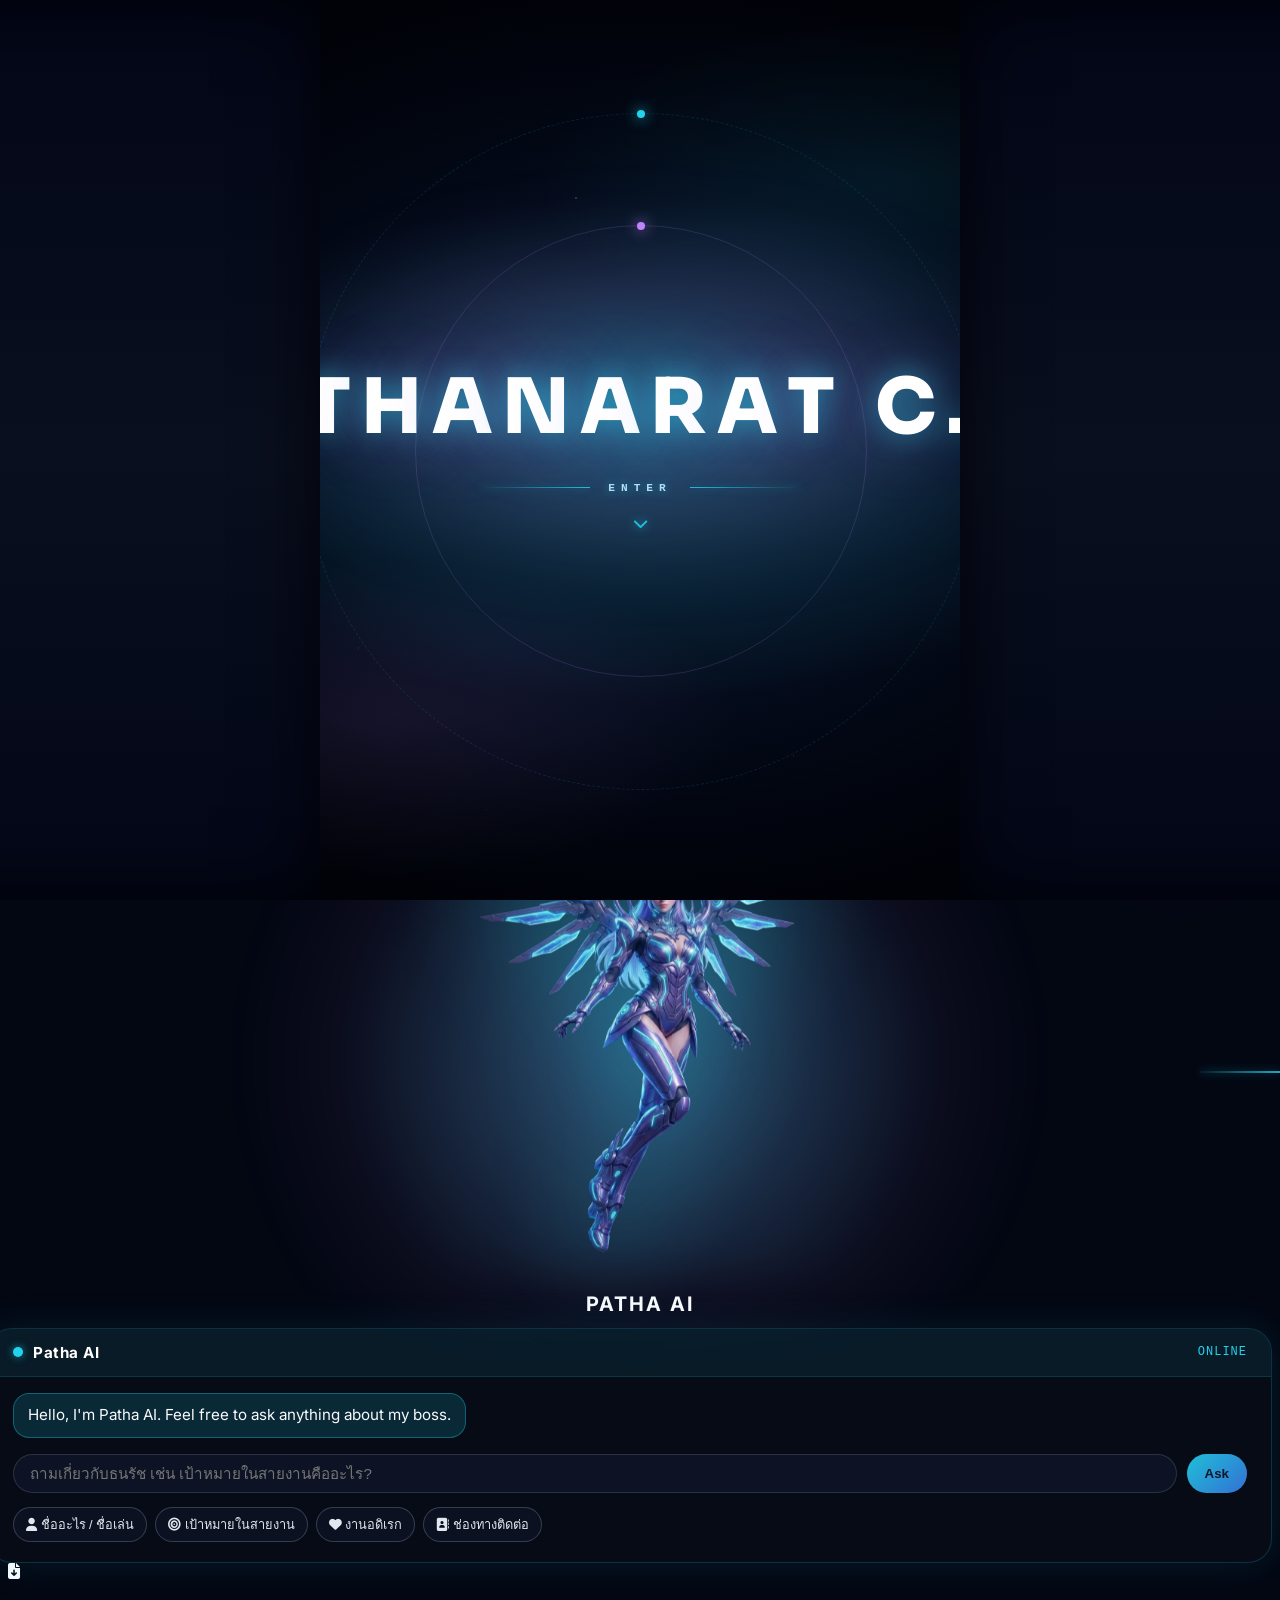
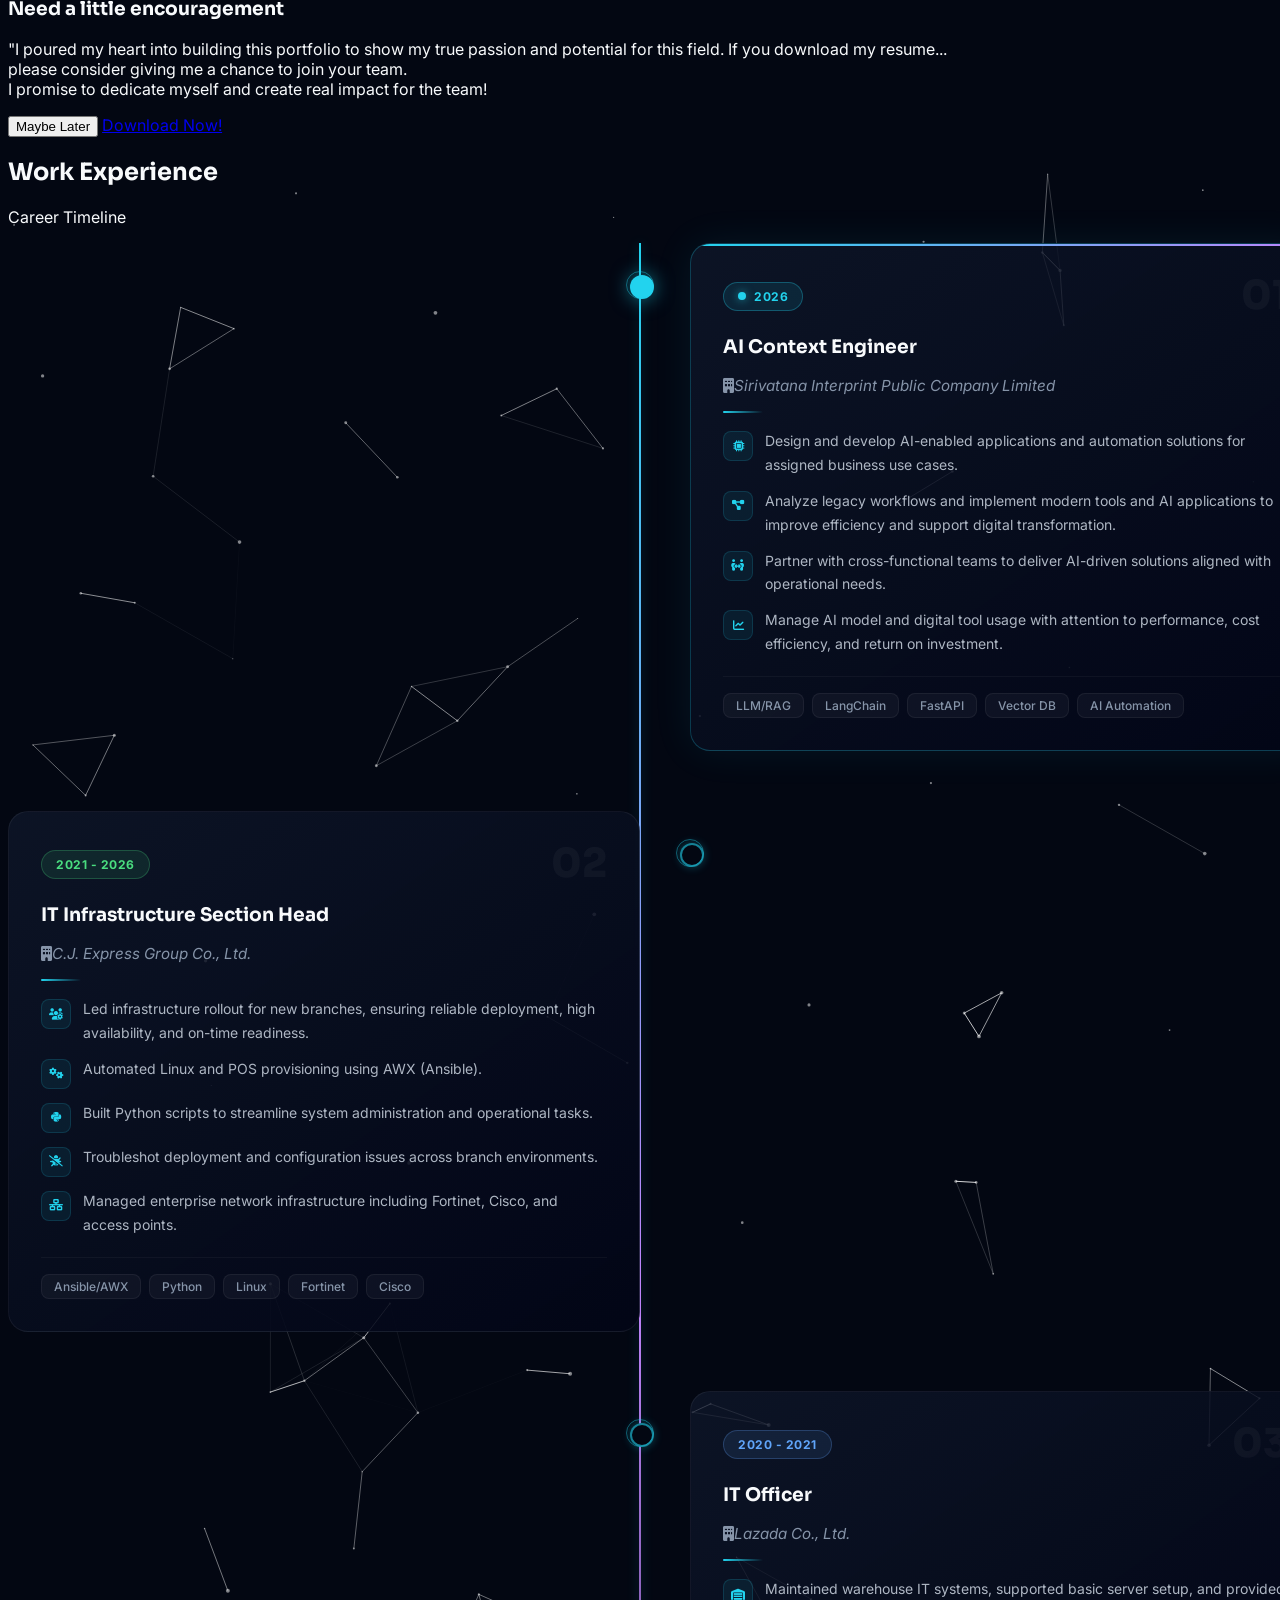
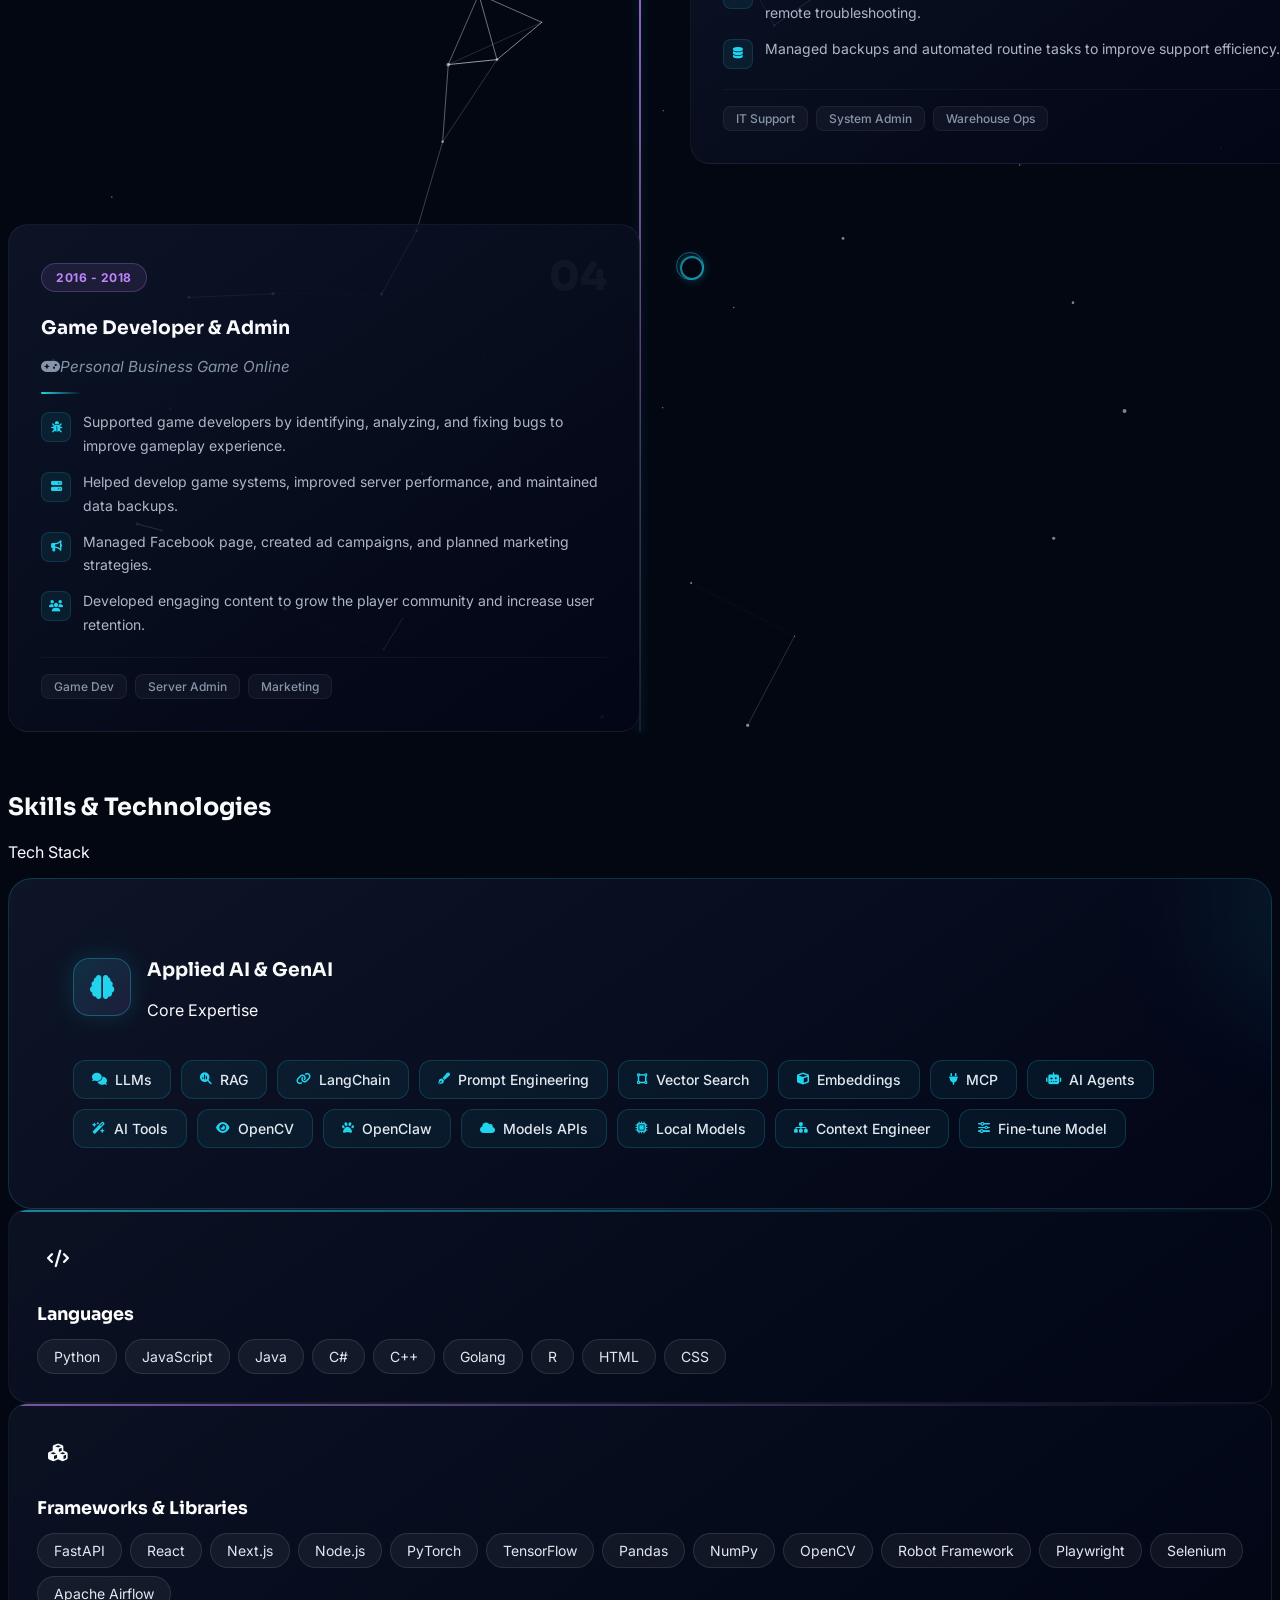
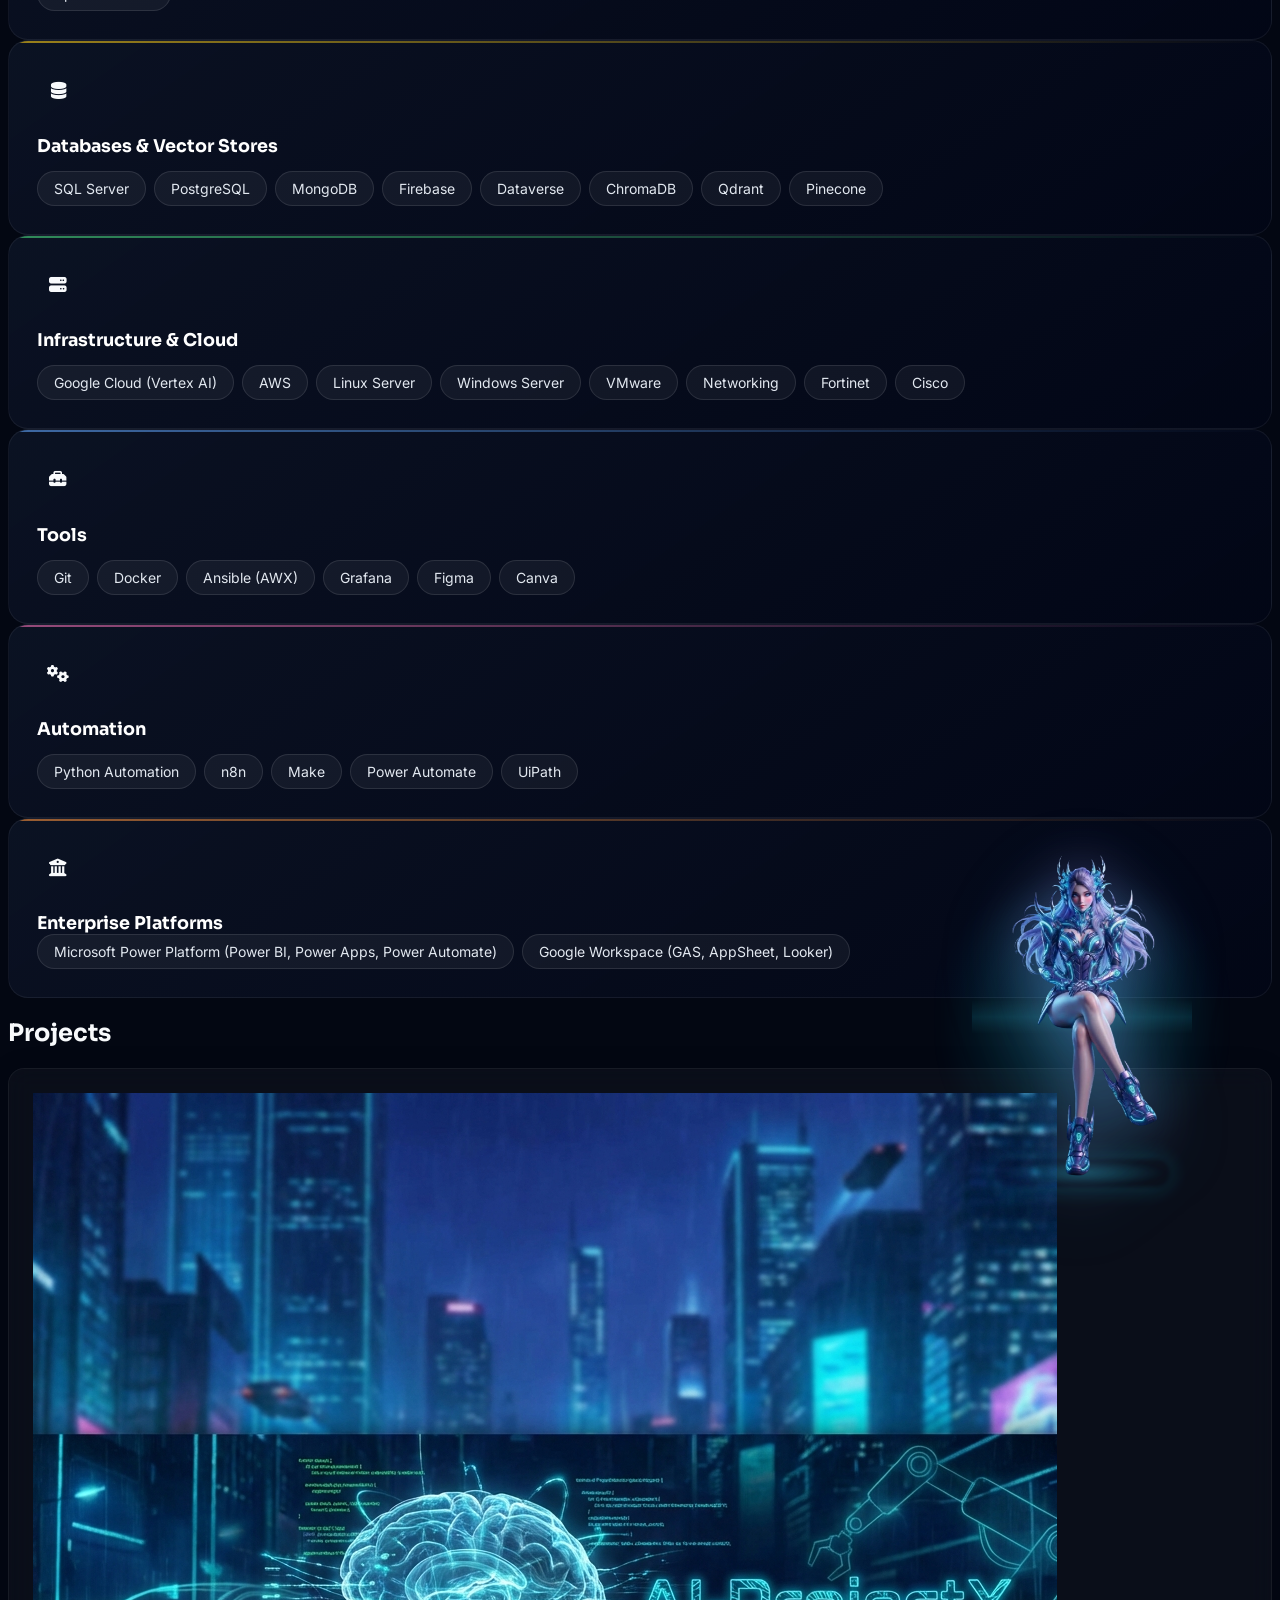
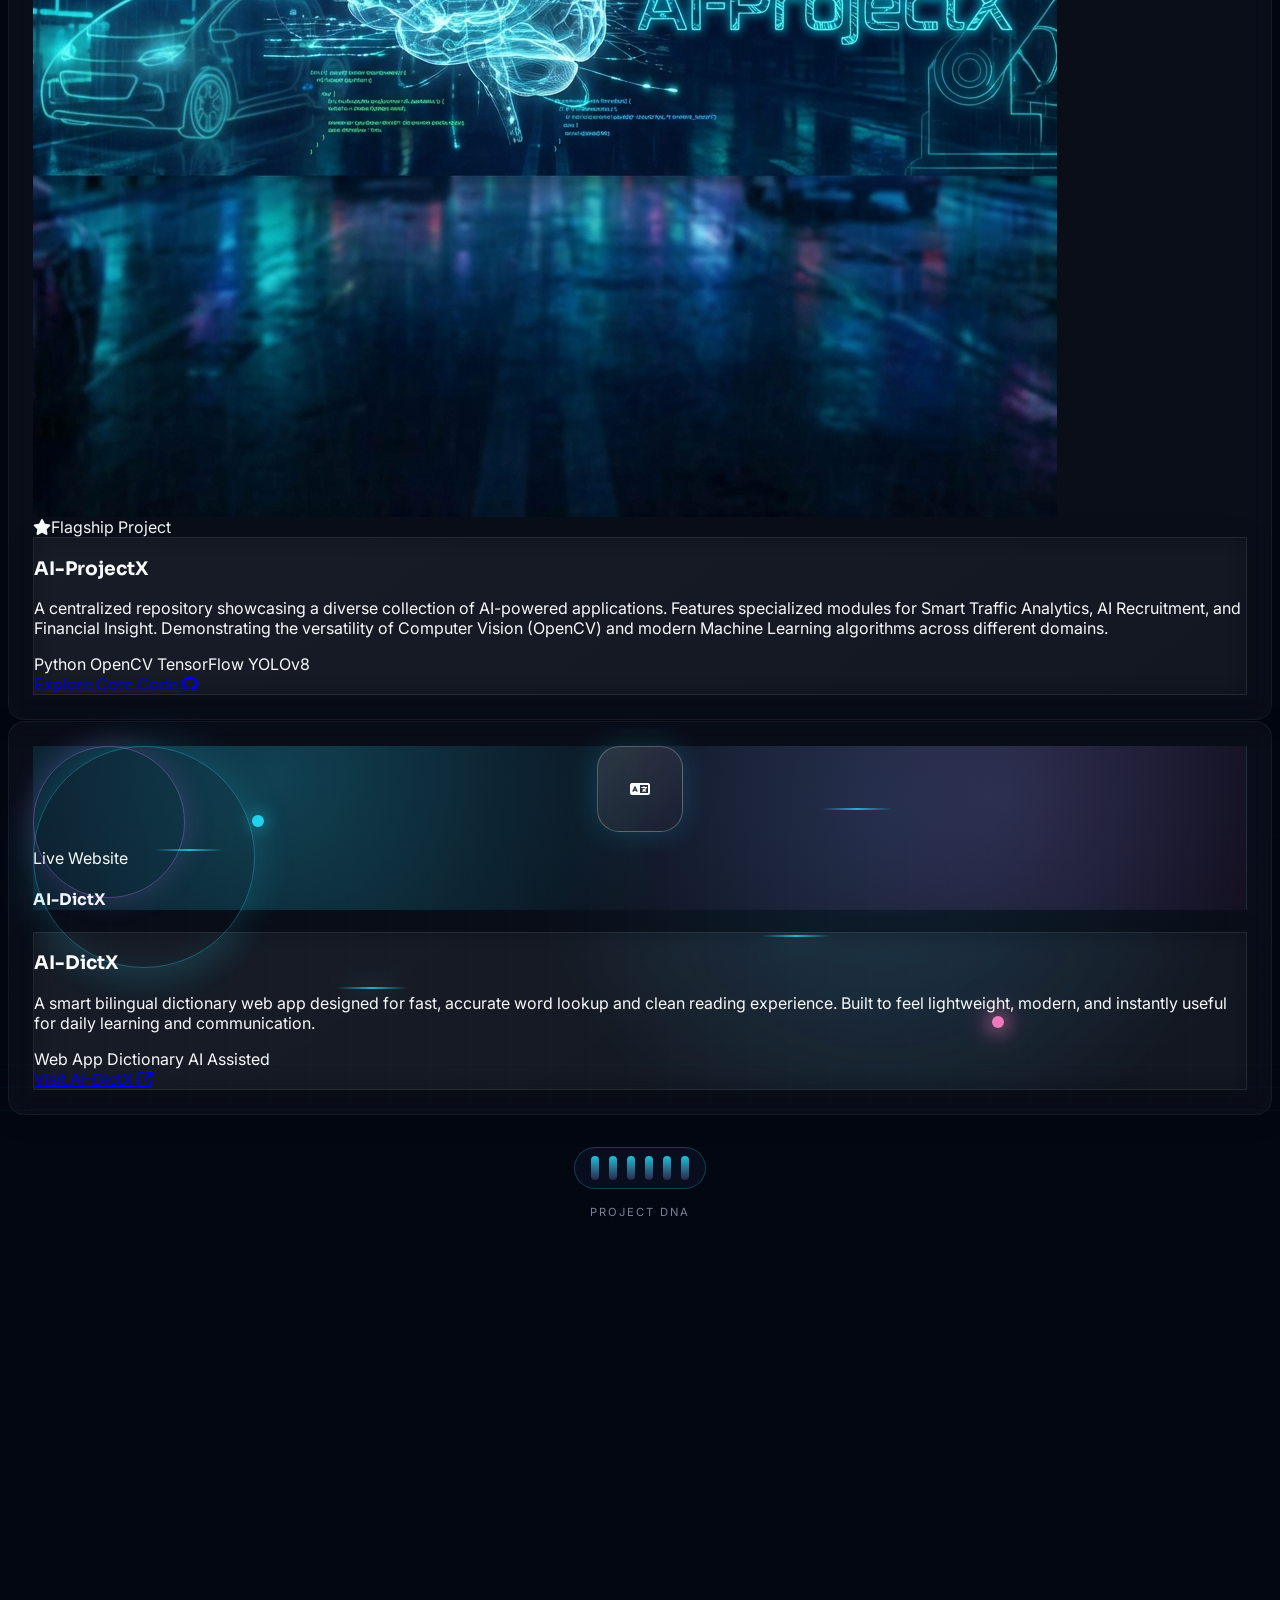
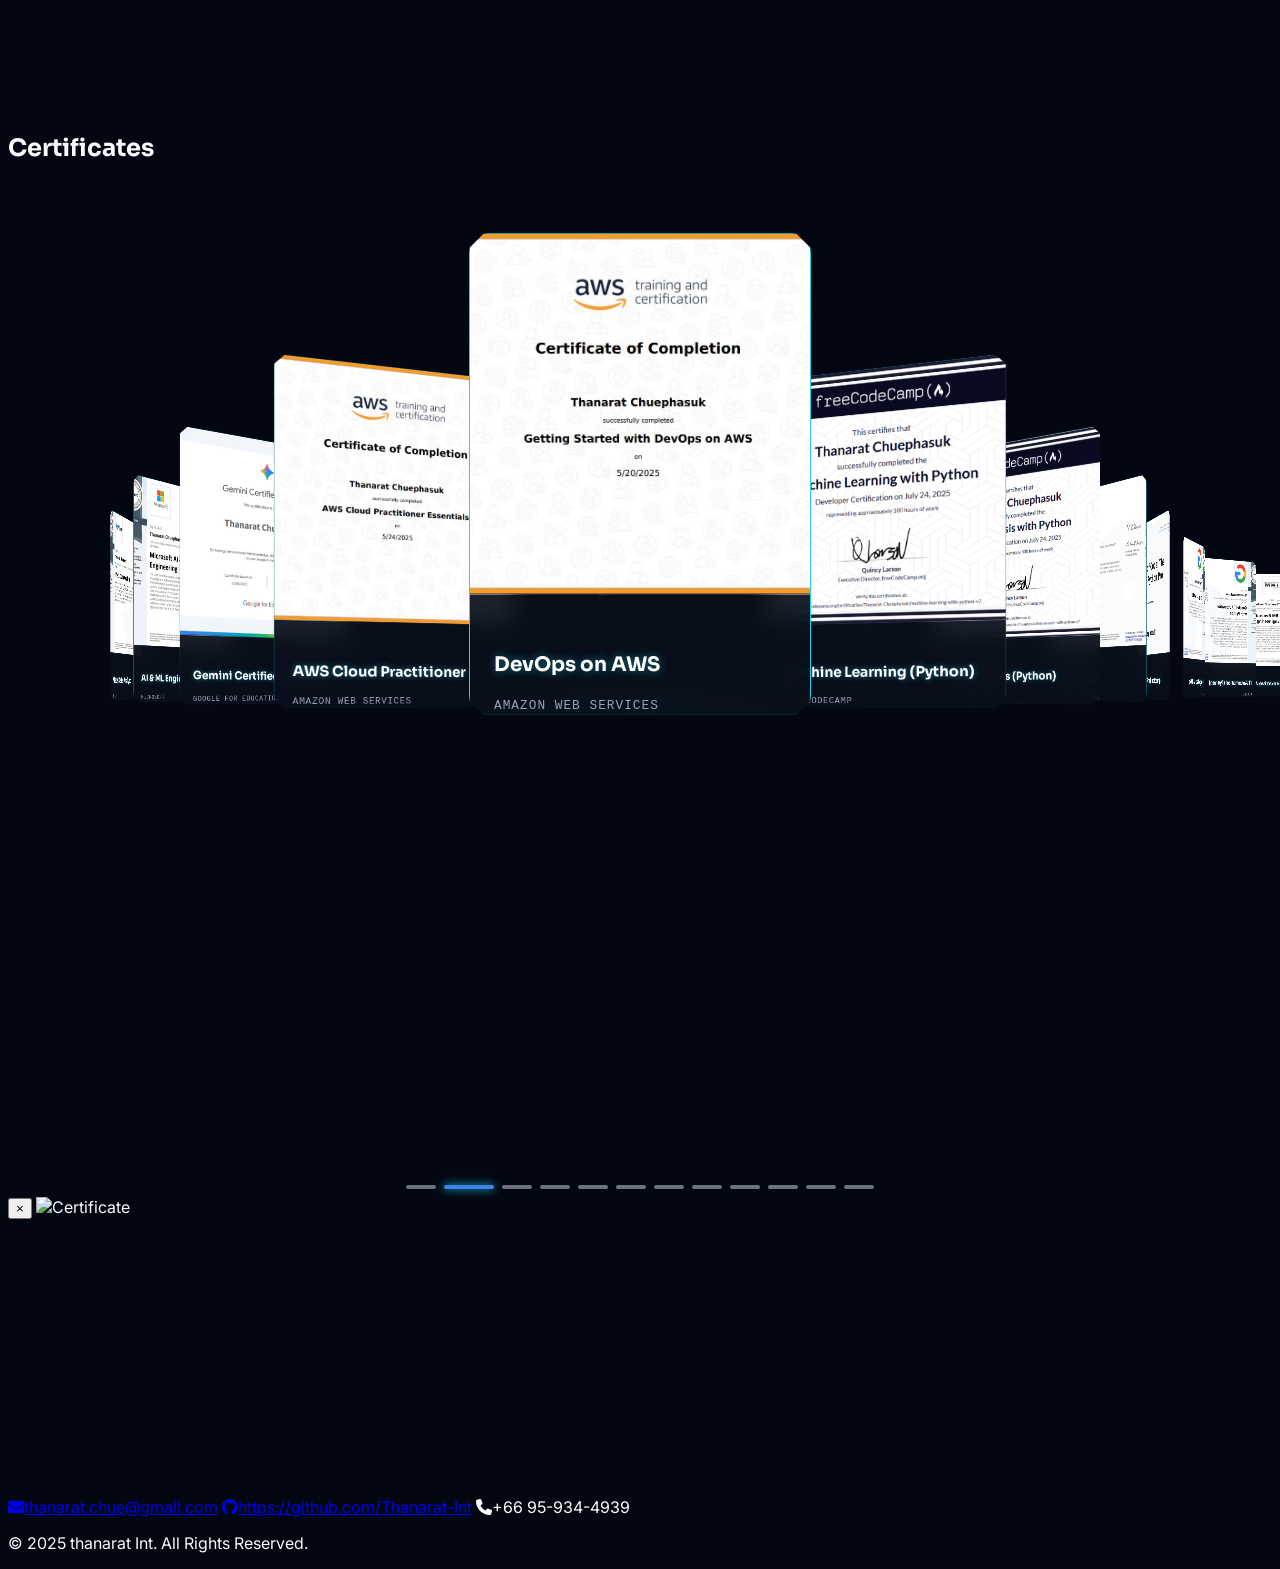
==== commit 1a8947c9: "Refresh hero profile, align experience with resume, polish gate - Replace orbiting icons with circul" ====
--- a/index.html
+++ b/index.html
@@ -34,38 +34,29 @@
     <div id="verse-gate" class="verse-gate">
         <div class="gate-door gate-left"></div>
         <div class="gate-door gate-right"></div>
-        <div class="gate-glow"></div>
-        <div class="gate-veil"></div>
-        <div class="gate-scanlines"></div>
-        <div id="gate-rain" class="gate-rain" aria-hidden="true"></div>
-
-        <!-- AI Neural Network Background -->
-        <canvas id="gate-neural-canvas" class="gate-neural-canvas"></canvas>
-
-        <!-- Floating AI Particles -->
-        <div class="gate-particles" id="gate-particles"></div>
-
-        <!-- Orbiting Rings -->
-        <div class="gate-orbit-system">
-            <div class="gate-orbit gate-orbit-1"></div>
-            <div class="gate-orbit gate-orbit-2"></div>
-            <div class="gate-orbit gate-orbit-3"></div>
-            <div class="gate-orbit-core">
-                <i class="fa-solid fa-brain"></i>
-            </div>
-        </div>
-
-        <div class="gate-content">
-            <div class="gate-title">
-                <span class="gate-title-main gate-name-glow">THANARAT C.</span>
-            </div>
-            <div class="gate-role-text">AI Engineer</div>
-            <button id="gate-enter-btn" class="gate-enter-circle" aria-label="Enter">
-                <span class="gate-enter-ring"></span>
-                <i class="fa-solid fa-arrow-right"></i>
-            </button>
-            <div class="gate-tap-hint">Tap to enter</div>
-        </div>
+
+        <!-- Background -->
+        <div class="vg-stars"></div>
+        <div class="vg-aurora"></div>
+        <div class="vg-vignette"></div>
+
+        <!-- Subtle ambient rings -->
+        <div class="vg-ring vg-ring-1"></div>
+        <div class="vg-ring vg-ring-2"></div>
+
+        <!-- Click anywhere to enter -->
+        <button id="gate-enter-btn" class="vg-stage" aria-label="Enter">
+            <div class="vg-aura"></div>
+            <h1 class="vg-title">
+                <span class="vg-letter">T</span><span class="vg-letter">H</span><span class="vg-letter">A</span><span class="vg-letter">N</span><span class="vg-letter">A</span><span class="vg-letter">R</span><span class="vg-letter">A</span><span class="vg-letter">T</span><span class="vg-letter-space"></span><span class="vg-letter">C</span><span class="vg-letter">.</span>
+            </h1>
+            <div class="vg-line">
+                <span class="vg-line-bar"></span>
+                <span class="vg-enter-text">ENTER</span>
+                <span class="vg-line-bar"></span>
+            </div>
+            <div class="vg-arrow"><i class="fa-solid fa-chevron-down"></i></div>
+        </button>
     </div>
 
     <!-- Time-Warp Intro -->
@@ -148,8 +139,8 @@
 
     <main class="container mx-auto px-6">
         <!-- Hero Section -->
-        <section id="home" class="pt-32 pb-20 lg:pt-40 lg:pb-28 flex items-center">
-            <div class="grid md:grid-cols-2 gap-12 items-center">
+        <section id="home" class="pt-32 pb-20 lg:pt-40 lg:pb-28 flex items-center relative">
+            <div class="grid md:grid-cols-2 gap-12 items-center w-full">
                 <div class="fade-in-section">
                     <h1 class="text-5xl md:text-8xl font-bold leading-tight text-white mb-6 text-glow tracking-tight hero-echo">
                         Hello, I'm <span class="text-gradient-verse">Thanarat Chuephasuk.</span>
@@ -167,13 +158,36 @@
                             Resume</button>
                     </div>
                 </div>
+
+                <!-- Holographic Profile -->
                 <div class="flex justify-center items-center fade-in-section" style="transition-delay: 200ms;">
-                    <div
-                        class="profile-glow w-64 h-64 md:w-80 md:h-80 rounded-full overflow-hidden shadow-2xl bg-gray-800 animate-float border-4 border-white/10">
-                        <img src="img/profile.jpg" alt="Thanarat Chuephasuk" class="w-full h-full object-cover">
-                    </div>
-                </div>
-            </div>
+                    <div class="profile-holo-system">
+                        <!-- Outer rotating ring (dashed cyan) -->
+                        <div class="profile-ring-outer"></div>
+                        <!-- Mid rotating ring (purple solid + node) -->
+                        <div class="profile-ring-mid"></div>
+                        <!-- Conic gradient halo behind image -->
+                        <div class="profile-conic-halo"></div>
+
+                        <!-- Holo Frame + Profile -->
+                        <div class="profile-holo-frame">
+                            <div class="profile-frame-glow"></div>
+                            <div class="profile-img-wrap">
+                                <img src="img/profile.jpg" alt="Thanarat Chuephasuk">
+                                <div class="profile-scan-line"></div>
+                                <div class="profile-overlay-grid"></div>
+                            </div>
+                        </div>
+                    </div>
+                </div>
+            </div>
+
+            <!-- Scroll Cue -->
+            <a href="#ai-companion" class="hero-scroll-cue" aria-label="Scroll to explore">
+                <div class="scroll-cue-text">SCROLL TO EXPLORE</div>
+                <div class="scroll-cue-line"></div>
+                <div class="scroll-cue-arrow"><i class="fa-solid fa-chevron-down"></i></div>
+            </a>
         </section>
 
         <!-- AI Companion Section -->
@@ -261,7 +275,7 @@
                             <div class="exp-card-header">
                                 <span class="exp-badge exp-badge-current">
                                     <span class="exp-badge-pulse"></span>
-                                    Feb. 2026 - Present
+                                    2026
                                 </span>
                                 <div class="exp-card-number">01</div>
                             </div>
@@ -274,35 +288,19 @@
                             <ul class="exp-details">
                                 <li>
                                     <span class="exp-detail-icon"><i class="fa-solid fa-microchip"></i></span>
-                                    <span>Led the transformation of legacy ERP into a fully AI-native ERP platform with natural language querying and multi-LLM orchestration.</span>
-                                </li>
-                                <li>
-                                    <span class="exp-detail-icon"><i class="fa-solid fa-robot"></i></span>
-                                    <span>Built an enterprise RAG-based chatbot integrated with ERP for intelligent organizational data retrieval.</span>
-                                </li>
-                                <li>
-                                    <span class="exp-detail-icon"><i class="fa-solid fa-microphone-lines"></i></span>
-                                    <span>Developed AI voice and meeting systems with real-time listening, contextual analysis, and strategic response capabilities.</span>
-                                </li>
-                                <li>
-                                    <span class="exp-detail-icon"><i class="fa-solid fa-arrows-spin"></i></span>
-                                    <span>Drove company-wide AI integration and automation initiatives across business functions.</span>
-                                </li>
-                                <li>
-                                    <span class="exp-detail-icon"><i class="fa-solid fa-code"></i></span>
-                                    <span>Architect and develop assigned programs by deeply integrating AI and Automation across all business contexts to maximize operational efficiency.</span>
+                                    <span>Design and develop AI-enabled applications and automation solutions for assigned business use cases.</span>
                                 </li>
                                 <li>
                                     <span class="exp-detail-icon"><i class="fa-solid fa-diagram-project"></i></span>
-                                    <span>Analyze and modernize legacy workflows by implementing emerging technologies and AI applications to drive organizational digital transformation.</span>
+                                    <span>Analyze legacy workflows and implement modern tools and AI applications to improve efficiency and support digital transformation.</span>
                                 </li>
                                 <li>
                                     <span class="exp-detail-icon"><i class="fa-solid fa-people-arrows"></i></span>
-                                    <span>Lead the adoption of AI-driven solutions for diverse assigned projects, ensuring intelligent automation in every functional area.</span>
+                                    <span>Partner with cross-functional teams to deliver AI-driven solutions aligned with operational needs.</span>
                                 </li>
                                 <li>
                                     <span class="exp-detail-icon"><i class="fa-solid fa-chart-line"></i></span>
-                                    <span>Strategically manage the expenditure for AI models and digital tools, ensuring high-performance capabilities and a strong ROI for the organization.</span>
+                                    <span>Manage AI model and digital tool usage with attention to performance, cost efficiency, and return on investment.</span>
                                 </li>
                             </ul>
                             <div class="exp-tech-tags">
@@ -323,7 +321,7 @@
                         </div>
                         <div class="exp-card tilt-card">
                             <div class="exp-card-header">
-                                <span class="exp-badge exp-badge-green">Feb. 2021 - Feb. 2026</span>
+                                <span class="exp-badge exp-badge-green">2021 - 2026</span>
                                 <div class="exp-card-number">02</div>
                             </div>
                             <h3 class="text-2xl md:text-3xl font-bold text-white mt-4">IT Infrastructure Section Head</h3>
@@ -335,27 +333,23 @@
                             <ul class="exp-details">
                                 <li>
                                     <span class="exp-detail-icon"><i class="fa-solid fa-users-gear"></i></span>
-                                    <span>Led and coordinated the infrastructure team for new branch setups, ensuring 100% operational readiness on schedule.</span>
+                                    <span>Led infrastructure rollout for new branches, ensuring reliable deployment, high availability, and on-time readiness.</span>
                                 </li>
                                 <li>
                                     <span class="exp-detail-icon"><i class="fa-solid fa-gears"></i></span>
-                                    <span>Executed automated deployment pipelines via AWX (Ansible) to provision Linux servers, managing inventory and network configurations.</span>
-                                </li>
-                                <li>
-                                    <span class="exp-detail-icon"><i class="fa-solid fa-cash-register"></i></span>
-                                    <span>Managed POS device provisioning via AWX by registering Android IDs to Linux servers, ensuring seamless client-server integration.</span>
+                                    <span>Automated Linux and POS provisioning using AWX (Ansible).</span>
+                                </li>
+                                <li>
+                                    <span class="exp-detail-icon"><i class="fa-brands fa-python"></i></span>
+                                    <span>Built Python scripts to streamline system administration and operational tasks.</span>
                                 </li>
                                 <li>
                                     <span class="exp-detail-icon"><i class="fa-solid fa-bug-slash"></i></span>
-                                    <span>Diagnosed and resolved deployment failures by analyzing Ansible error logs and correcting server configurations, reducing escalation to the DevOps team.</span>
-                                </li>
-                                <li>
-                                    <span class="exp-detail-icon"><i class="fa-solid fa-wand-magic-sparkles"></i></span>
-                                    <span>Designed a Python-based automation tool to generate Fortinet firewall scripts, reducing setup time from 20 minutes to under 10 seconds per branch.</span>
+                                    <span>Troubleshot deployment and configuration issues across branch environments.</span>
                                 </li>
                                 <li>
                                     <span class="exp-detail-icon"><i class="fa-solid fa-network-wired"></i></span>
-                                    <span>Managed Enterprise Network Infrastructure (Fortinet Firewalls, Cisco Switches, Wireless APs) across multiple branches.</span>
+                                    <span>Managed enterprise network infrastructure including Fortinet, Cisco, and access points.</span>
                                 </li>
                             </ul>
                             <div class="exp-tech-tags">
@@ -376,7 +370,7 @@
                         </div>
                         <div class="exp-card tilt-card">
                             <div class="exp-card-header">
-                                <span class="exp-badge exp-badge-blue">Sep. 2020 - Jan. 2021</span>
+                                <span class="exp-badge exp-badge-blue">2020 - 2021</span>
                                 <div class="exp-card-number">03</div>
                             </div>
                             <h3 class="text-2xl md:text-3xl font-bold text-white mt-4">IT Officer</h3>
@@ -387,8 +381,12 @@
                             <div class="exp-divider"></div>
                             <ul class="exp-details">
                                 <li>
-                                    <span class="exp-detail-icon"><i class="fa-solid fa-headset"></i></span>
-                                    <span>Provided remote support, hardware/software maintenance, system improvement, and data backup for warehouse operations.</span>
+                                    <span class="exp-detail-icon"><i class="fa-solid fa-warehouse"></i></span>
+                                    <span>Maintained warehouse IT systems, supported basic server setup, and provided remote troubleshooting.</span>
+                                </li>
+                                <li>
+                                    <span class="exp-detail-icon"><i class="fa-solid fa-database"></i></span>
+                                    <span>Managed backups and automated routine tasks to improve support efficiency.</span>
                                 </li>
                             </ul>
                             <div class="exp-tech-tags">
@@ -407,7 +405,7 @@
                         </div>
                         <div class="exp-card tilt-card">
                             <div class="exp-card-header">
-                                <span class="exp-badge exp-badge-purple">May. 2016 - March 2018</span>
+                                <span class="exp-badge exp-badge-purple">2016 - 2018</span>
                                 <div class="exp-card-number">04</div>
                             </div>
                             <h3 class="text-2xl md:text-3xl font-bold text-white mt-4">Game Developer & Admin</h3>
@@ -546,6 +544,9 @@
                             <span class="skill-pill">JavaScript</span>
                             <span class="skill-pill">Java</span>
                             <span class="skill-pill">C#</span>
+                            <span class="skill-pill">C++</span>
+                            <span class="skill-pill">Golang</span>
+                            <span class="skill-pill">R</span>
                             <span class="skill-pill">HTML</span>
                             <span class="skill-pill">CSS</span>
                         </div>
@@ -557,15 +558,21 @@
                         <div class="skill-card-icon bg-purple-500/10 text-purple-400">
                             <i class="fa-solid fa-cubes"></i>
                         </div>
-                        <h4 class="skill-card-title">Frameworks</h4>
+                        <h4 class="skill-card-title">Frameworks & Libraries</h4>
                         <div class="skill-card-pills">
                             <span class="skill-pill">FastAPI</span>
                             <span class="skill-pill">React</span>
                             <span class="skill-pill">Next.js</span>
                             <span class="skill-pill">Node.js</span>
+                            <span class="skill-pill">PyTorch</span>
+                            <span class="skill-pill">TensorFlow</span>
+                            <span class="skill-pill">Pandas</span>
+                            <span class="skill-pill">NumPy</span>
+                            <span class="skill-pill">OpenCV</span>
                             <span class="skill-pill">Robot Framework</span>
+                            <span class="skill-pill">Playwright</span>
+                            <span class="skill-pill">Selenium</span>
                             <span class="skill-pill">Apache Airflow</span>
-                            <span class="skill-pill">Prefect</span>
                         </div>
                     </div>
 
@@ -575,7 +582,7 @@
                         <div class="skill-card-icon bg-yellow-500/10 text-yellow-400">
                             <i class="fa-solid fa-database"></i>
                         </div>
-                        <h4 class="skill-card-title">Database</h4>
+                        <h4 class="skill-card-title">Databases & Vector Stores</h4>
                         <div class="skill-card-pills">
                             <span class="skill-pill">SQL Server</span>
                             <span class="skill-pill">PostgreSQL</span>
@@ -594,14 +601,16 @@
                         <div class="skill-card-icon bg-green-500/10 text-green-400">
                             <i class="fa-solid fa-server"></i>
                         </div>
-                        <h4 class="skill-card-title">Infrastructure</h4>
+                        <h4 class="skill-card-title">Infrastructure & Cloud</h4>
                         <div class="skill-card-pills">
-                            <span class="skill-pill">GCP (Vertex AI)</span>
+                            <span class="skill-pill">Google Cloud (Vertex AI)</span>
+                            <span class="skill-pill">AWS</span>
                             <span class="skill-pill">Linux Server</span>
                             <span class="skill-pill">Windows Server</span>
+                            <span class="skill-pill">VMware</span>
                             <span class="skill-pill">Networking</span>
-                            <span class="skill-pill">VMware</span>
-                            <span class="skill-pill">Ubuntu</span>
+                            <span class="skill-pill">Fortinet</span>
+                            <span class="skill-pill">Cisco</span>
                         </div>
                     </div>
 
@@ -805,6 +814,10 @@
                     <div
                         class="absolute inset-0 bg-gradient-to-r from-cyan-500/10 to-purple-500/10 opacity-0 group-hover:opacity-100 transition-opacity duration-500">
                     </div>
+                    <div class="flex items-center justify-between relative z-10 mb-2">
+                        <span class="text-xs font-mono text-cyan-400 tracking-widest uppercase">Aug 2025</span>
+                        <i class="fa-solid fa-graduation-cap text-cyan-400"></i>
+                    </div>
                     <h3 class="text-xl font-bold text-white relative z-10">Bachelor's Degree in Information Technology
                     </h3>
                     <p class="italic text-cyan-200 mt-1 relative z-10">Sripatum University, School of Information
@@ -817,6 +830,10 @@
                 <div class="glass-panel tilt-card p-8 rounded-2xl relative overflow-hidden group">
                     <div
                         class="absolute inset-0 bg-gradient-to-r from-pink-500/10 to-orange-500/10 opacity-0 group-hover:opacity-100 transition-opacity duration-500">
+                    </div>
+                    <div class="flex items-center justify-between relative z-10 mb-2">
+                        <span class="text-xs font-mono text-pink-400 tracking-widest uppercase">Sep 2019</span>
+                        <i class="fa-solid fa-graduation-cap text-pink-400"></i>
                     </div>
                     <h3 class="text-xl font-bold text-white relative z-10">Diploma in Business Computer</h3>
                     <p class="italic text-cyan-200 mt-1 relative z-10">Eastern College of Technology</p>
--- a/css/style.css
+++ b/css/style.css
@@ -1678,16 +1678,28 @@
     }
 }
 
-/* ===== VERSE GATE - AI Neural Gateway ===== */
+
+
+/* ============================================ */
+/* ===== VERSE GATE — Stellar Title ===== */
+/* ============================================ */
 .verse-gate {
     position: fixed;
     inset: 0;
+    width: 100vw;
+    height: 100vh;
+    height: 100dvh; /* dynamic viewport for mobile browsers */
     z-index: 9998;
+    background: radial-gradient(ellipse at center, #0a1a2e 0%, #020817 50%, #000005 100%);
+    overflow: hidden;
+    isolation: isolate;
     display: flex;
     align-items: center;
     justify-content: center;
-    background: #020617;
-    overflow: hidden;
+    color: #fff;
+    font-family: 'Sora', sans-serif;
+    margin: 0;
+    padding: 0;
 }
 
 .gate-door {
@@ -1695,332 +1707,268 @@
     top: 0;
     bottom: 0;
     width: 50%;
-    background: linear-gradient(180deg, #020617 0%, #0a0f1f 50%, #020617 100%);
+    background: linear-gradient(180deg, #020617, #0a0f1f, #020617);
     box-shadow: inset 0 0 80px rgba(0, 0, 0, 0.8);
     transition: transform 1.4s cubic-bezier(0.65, 0, 0.35, 1);
-}
-
-.gate-left {
-    left: 0;
-    border-right: 1px solid rgba(34, 211, 238, 0.12);
-}
-
-.gate-right {
-    right: 0;
-    border-left: 1px solid rgba(34, 211, 238, 0.12);
-}
-
-/* Neural Canvas */
-.gate-neural-canvas {
-    position: absolute;
-    inset: 0;
-    width: 100%;
-    height: 100%;
-    z-index: 0;
-    opacity: 0.6;
-}
-
-/* Floating Particles */
-.gate-particles {
+    z-index: 50;
+    pointer-events: none;
+    transform: translateX(-100%);
+}
+.gate-right { transform: translateX(100%); }
+
+/* Starfield */
+.vg-stars {
     position: absolute;
     inset: 0;
     z-index: 0;
     pointer-events: none;
-}
-
-.gate-particle {
-    position: absolute;
-    width: 3px;
-    height: 3px;
+    background-image:
+        radial-gradient(1px 1px at 12% 18%, rgba(255,255,255,0.85), transparent 60%),
+        radial-gradient(1px 1px at 28% 72%, rgba(255,255,255,0.7), transparent 60%),
+        radial-gradient(1.5px 1.5px at 45% 22%, rgba(186,230,253,0.9), transparent 60%),
+        radial-gradient(1px 1px at 62% 84%, rgba(255,255,255,0.6), transparent 60%),
+        radial-gradient(1px 1px at 78% 14%, rgba(192,132,252,0.7), transparent 60%),
+        radial-gradient(1.5px 1.5px at 88% 58%, rgba(34,211,238,0.85), transparent 60%),
+        radial-gradient(1px 1px at 8% 88%, rgba(255,255,255,0.5), transparent 60%),
+        radial-gradient(1px 1px at 95% 92%, rgba(255,255,255,0.7), transparent 60%),
+        radial-gradient(1px 1px at 35% 5%, rgba(244,114,182,0.6), transparent 60%),
+        radial-gradient(1px 1px at 55% 50%, rgba(255,255,255,0.4), transparent 60%),
+        radial-gradient(1px 1px at 18% 45%, rgba(186,230,253,0.6), transparent 60%),
+        radial-gradient(1px 1px at 70% 35%, rgba(255,255,255,0.7), transparent 60%),
+        radial-gradient(1px 1px at 5% 30%, rgba(255,255,255,0.6), transparent 60%),
+        radial-gradient(1px 1px at 92% 25%, rgba(255,255,255,0.5), transparent 60%),
+        radial-gradient(1px 1px at 38% 90%, rgba(186,230,253,0.5), transparent 60%);
+    animation: vg-twinkle 6s ease-in-out infinite;
+}
+@keyframes vg-twinkle { 0%, 100% { opacity: 0.8; } 50% { opacity: 1; } }
+
+/* Aurora glow background */
+.vg-aurora {
+    position: absolute;
+    inset: 0;
+    z-index: 0;
+    pointer-events: none;
+    background:
+        radial-gradient(ellipse 60% 40% at 50% 50%, rgba(34, 211, 238, 0.18), transparent 70%),
+        radial-gradient(ellipse 40% 25% at 30% 80%, rgba(192, 132, 252, 0.12), transparent 70%),
+        radial-gradient(ellipse 40% 25% at 70% 20%, rgba(34, 211, 238, 0.1), transparent 70%);
+}
+
+.vg-vignette {
+    position: absolute;
+    inset: 0;
+    z-index: 1;
+    pointer-events: none;
+    background: radial-gradient(ellipse at center, transparent 35%, rgba(0, 0, 0, 0.7) 100%);
+}
+
+/* Subtle ambient rings */
+.vg-ring {
+    position: absolute;
+    top: 50%;
+    left: 50%;
+    border-radius: 50%;
+    border: 1px solid rgba(34, 211, 238, 0.12);
+    pointer-events: none;
+    z-index: 2;
+    aspect-ratio: 1;
+}
+.vg-ring-1 {
+    width: min(900px, 75vmin);
+    margin-top: calc(min(900px, 75vmin) / -2);
+    margin-left: calc(min(900px, 75vmin) / -2);
+    border-style: dashed;
+    border-color: rgba(34, 211, 238, 0.13);
+    animation: vg-spin 80s linear infinite;
+}
+.vg-ring-2 {
+    width: min(620px, 50vmin);
+    margin-top: calc(min(620px, 50vmin) / -2);
+    margin-left: calc(min(620px, 50vmin) / -2);
+    border-color: rgba(192, 132, 252, 0.16);
+    animation: vg-spin 50s linear infinite reverse;
+}
+.vg-ring-1::before,
+.vg-ring-2::before {
+    content: '';
+    position: absolute;
+    width: 8px; height: 8px;
     border-radius: 50%;
     background: var(--verse-accent-cyan);
-    box-shadow: 0 0 6px rgba(34, 211, 238, 0.6);
-    animation: gate-particle-float linear infinite;
-}
-
-@keyframes gate-particle-float {
-    0% { transform: translateY(100vh) scale(0); opacity: 0; }
-    10% { opacity: 1; transform: translateY(90vh) scale(1); }
-    90% { opacity: 0.8; }
-    100% { transform: translateY(-10vh) scale(0.3); opacity: 0; }
-}
-
-/* Orbit System */
-.gate-orbit-system {
-    position: absolute;
-    width: 500px;
-    height: 500px;
-    display: flex;
-    align-items: center;
-    justify-content: center;
-    z-index: 0;
-}
-
-.gate-orbit {
-    position: absolute;
-    border-radius: 50%;
-    border: 1px solid rgba(34, 211, 238, 0.15);
-}
-
-.gate-orbit-1 {
-    width: 300px;
-    height: 300px;
-    animation: gate-orbit-spin 12s linear infinite;
-    border-style: dashed;
-    border-color: rgba(34, 211, 238, 0.12);
-}
-
-.gate-orbit-2 {
-    width: 420px;
-    height: 420px;
-    animation: gate-orbit-spin 18s linear infinite reverse;
-    border-color: rgba(192, 132, 252, 0.1);
-}
-
-.gate-orbit-3 {
-    width: 520px;
-    height: 520px;
-    animation: gate-orbit-spin 25s linear infinite;
-    border-color: rgba(244, 114, 182, 0.08);
-    border-style: dotted;
-}
-
-.gate-orbit-1::after,
-.gate-orbit-2::after {
-    content: '';
-    position: absolute;
-    width: 8px;
-    height: 8px;
-    border-radius: 50%;
-    background: var(--verse-accent-cyan);
-    box-shadow: 0 0 15px rgba(34, 211, 238, 0.8);
-    top: -4px;
-    left: 50%;
-}
-
-.gate-orbit-2::after {
+    box-shadow: 0 0 14px rgba(34, 211, 238, 1);
+    top: -4px; left: 50%;
+    transform: translateX(-50%);
+}
+.vg-ring-2::before {
     background: var(--verse-accent-purple);
-    box-shadow: 0 0 15px rgba(192, 132, 252, 0.8);
-}
-
-.gate-orbit-core {
-    width: 80px;
-    height: 80px;
-    border-radius: 50%;
-    background: radial-gradient(circle, rgba(34, 211, 238, 0.2), transparent 70%);
-    border: 1px solid rgba(34, 211, 238, 0.3);
-    display: flex;
-    align-items: center;
-    justify-content: center;
-    font-size: 1.8rem;
-    color: var(--verse-accent-cyan);
-    animation: gate-core-pulse 3s ease-in-out infinite;
-    box-shadow: 0 0 40px rgba(34, 211, 238, 0.15), inset 0 0 20px rgba(34, 211, 238, 0.1);
-}
-
-@keyframes gate-orbit-spin {
-    from { transform: rotate(0deg); }
-    to { transform: rotate(360deg); }
-}
-
-@keyframes gate-core-pulse {
-    0%, 100% { transform: scale(1); box-shadow: 0 0 40px rgba(34, 211, 238, 0.15); }
-    50% { transform: scale(1.1); box-shadow: 0 0 60px rgba(34, 211, 238, 0.3); }
-}
-
-.gate-glow {
-    position: absolute;
-    width: 600px;
-    height: 600px;
-    border-radius: 50%;
-    background: radial-gradient(circle, rgba(34, 211, 238, 0.12), rgba(192, 132, 252, 0.06) 40%, transparent 65%);
-    filter: blur(40px);
-    animation: gate-pulse 4s ease-in-out infinite;
-    z-index: 0;
-}
-
-.gate-veil {
-    position: absolute;
-    inset: 0;
-    background:
-        radial-gradient(circle at 30% 20%, rgba(34, 211, 238, 0.06), transparent 40%),
-        radial-gradient(circle at 70% 80%, rgba(192, 132, 252, 0.04), transparent 40%);
-    opacity: 0.8;
-    animation: gate-veil 8s ease-in-out infinite;
-    z-index: 0;
-}
-
-.gate-scanlines {
-    position: absolute;
-    inset: 0;
-    background: repeating-linear-gradient(
-        0deg,
-        transparent,
-        transparent 2px,
-        rgba(34, 211, 238, 0.02) 2px,
-        rgba(34, 211, 238, 0.02) 4px
-    );
-    opacity: 0.5;
-    z-index: 0;
-    pointer-events: none;
-}
-
-.gate-rain {
-    position: absolute;
-    inset: 0;
-    overflow: hidden;
-    z-index: 0;
-    pointer-events: none;
-}
-
-.gate-rain span {
-    position: absolute;
-    top: -30%;
-    width: 1px;
-    background: linear-gradient(180deg, transparent, rgba(34, 211, 238, 0.4), transparent);
-    opacity: 0.4;
-    animation: rain-fall 4s linear infinite;
-}
-
-/* Gate Content */
-.gate-content {
+    box-shadow: 0 0 14px rgba(192, 132, 252, 1);
+}
+@keyframes vg-spin { from { transform: rotate(0deg); } to { transform: rotate(360deg); } }
+
+/* Center clickable stage */
+.vg-stage {
     position: relative;
-    z-index: 2;
-    text-align: center;
+    z-index: 10;
+    background: transparent;
+    border: none;
+    cursor: pointer;
+    padding: clamp(30px, 6vh, 70px) clamp(16px, 4vw, 60px);
     display: flex;
     flex-direction: column;
     align-items: center;
     gap: 0;
-}
-
-.gate-title {
-    margin-bottom: 8px;
-}
-
-.gate-title-main {
-    font-size: 3.5rem;
+    color: inherit;
+    font-family: inherit;
+    transition: transform 0.6s cubic-bezier(0.2, 0.8, 0.3, 1);
+    max-width: 100vw;
+    box-sizing: border-box;
+}
+.vg-stage:hover { transform: scale(1.02); }
+
+/* Aura behind title */
+.vg-aura {
+    position: absolute;
+    top: 50%;
+    left: 50%;
+    width: min(820px, 88vw);
+    height: min(360px, 50vh);
+    transform: translate(-50%, -65%);
+    background: radial-gradient(ellipse at center,
+        rgba(34, 211, 238, 0.32) 0%,
+        rgba(192, 132, 252, 0.18) 30%,
+        transparent 70%);
+    filter: blur(40px);
+    pointer-events: none;
+    z-index: -1;
+    animation: vg-aura-pulse 5s ease-in-out infinite;
+}
+@keyframes vg-aura-pulse {
+    0%, 100% { opacity: 0.7; transform: translate(-50%, -65%) scale(1); }
+    50%      { opacity: 1;   transform: translate(-50%, -65%) scale(1.08); }
+}
+
+/* Title — fluid sizing using vmin so it scales by SHORTER axis (won't overflow on narrow viewports) */
+.vg-title {
+    font-size: clamp(1.6rem, 8.5vmin, 5.5rem);
     font-weight: 800;
-    letter-spacing: 12px;
-    text-transform: uppercase;
-    color: white;
-    font-family: 'Sora', sans-serif;
-    line-height: 1.1;
-}
-
-.gate-name-glow {
+    letter-spacing: clamp(2px, 1.1vmin, 12px);
+    color: #fff;
+    margin: 0 0 clamp(20px, 4vh, 40px);
+    line-height: 1;
+    display: flex;
+    flex-wrap: nowrap;
+    justify-content: center;
+    max-width: 92vw;
     text-shadow:
-        0 0 20px rgba(34, 211, 238, 0.3),
-        0 0 60px rgba(34, 211, 238, 0.1);
-    animation: gate-name-pulse 3s ease-in-out infinite;
-}
-
-@keyframes gate-name-pulse {
-    0%, 100% { text-shadow: 0 0 20px rgba(34, 211, 238, 0.3), 0 0 60px rgba(34, 211, 238, 0.1); }
-    50% { text-shadow: 0 0 30px rgba(34, 211, 238, 0.5), 0 0 80px rgba(34, 211, 238, 0.2); }
-}
-
-.gate-role-text {
-    font-size: 0.85rem;
+        0 0 28px rgba(34, 211, 238, 0.55),
+        0 0 60px rgba(192, 132, 252, 0.35),
+        0 0 100px rgba(34, 211, 238, 0.2);
+}
+
+.vg-letter {
+    display: inline-block;
+    opacity: 0;
+    transform: translateY(40px);
+    animation: vg-letter-in 0.8s cubic-bezier(0.2, 0.8, 0.3, 1) forwards;
+}
+.vg-letter-space { display: inline-block; width: 0.4em; }
+.vg-letter:nth-child(1)  { animation-delay: 0.20s; }
+.vg-letter:nth-child(2)  { animation-delay: 0.27s; }
+.vg-letter:nth-child(3)  { animation-delay: 0.34s; }
+.vg-letter:nth-child(4)  { animation-delay: 0.41s; }
+.vg-letter:nth-child(5)  { animation-delay: 0.48s; }
+.vg-letter:nth-child(6)  { animation-delay: 0.55s; }
+.vg-letter:nth-child(7)  { animation-delay: 0.62s; }
+.vg-letter:nth-child(8)  { animation-delay: 0.69s; }
+.vg-letter:nth-child(10) { animation-delay: 0.80s; }
+.vg-letter:nth-child(11) { animation-delay: 0.87s; }
+@keyframes vg-letter-in {
+    to { opacity: 1; transform: translateY(0); }
+}
+
+/* Line + ENTER */
+.vg-line {
+    display: flex;
+    align-items: center;
+    gap: 18px;
+    margin-bottom: 22px;
+    opacity: 0;
+    animation: vg-fade-in 0.8s ease-out 1.1s forwards;
+}
+.vg-line-bar {
+    display: block;
+    width: clamp(40px, 10vw, 110px);
+    height: 1px;
+    background: linear-gradient(90deg, transparent, rgba(34, 211, 238, 0.85));
+    box-shadow: 0 0 8px rgba(34, 211, 238, 0.4);
+}
+.vg-line-bar:last-child {
+    background: linear-gradient(90deg, rgba(34, 211, 238, 0.85), transparent);
+}
+.vg-enter-text {
+    font-family: 'Courier New', monospace;
+    font-size: 0.7rem;
     letter-spacing: 6px;
-    text-transform: uppercase;
-    color: rgba(34, 211, 238, 0.6);
-    font-weight: 500;
-    margin-bottom: 48px;
-    font-family: 'Courier New', monospace;
-}
-
-.gate-enter-circle {
-    position: relative;
-    width: 72px;
-    height: 72px;
-    border-radius: 50%;
-    border: 1px solid rgba(34, 211, 238, 0.3);
-    background: rgba(34, 211, 238, 0.05);
-    color: var(--verse-accent-cyan);
-    font-size: 1.2rem;
-    cursor: pointer;
-    transition: all 0.4s ease;
-    display: flex;
-    align-items: center;
-    justify-content: center;
-}
-
-.gate-enter-ring {
-    position: absolute;
-    inset: -6px;
-    border-radius: 50%;
-    border: 1px solid rgba(34, 211, 238, 0.15);
-    animation: gate-ring-spin 6s linear infinite;
-    border-top-color: rgba(34, 211, 238, 0.5);
-}
-
-@keyframes gate-ring-spin {
-    to { transform: rotate(360deg); }
-}
-
-.gate-enter-circle:hover {
-    background: rgba(34, 211, 238, 0.15);
-    border-color: rgba(34, 211, 238, 0.6);
-    box-shadow: 0 0 40px rgba(34, 211, 238, 0.2);
-    transform: scale(1.1);
-}
-
-.gate-enter-circle:hover .gate-enter-ring {
-    border-color: rgba(34, 211, 238, 0.4);
-    border-top-color: var(--verse-accent-cyan);
-}
-
-.gate-tap-hint {
-    margin-top: 24px;
-    font-size: 0.7rem;
-    color: rgba(148, 163, 184, 0.35);
-    letter-spacing: 4px;
-    text-transform: uppercase;
-    animation: gate-hint-fade 3s ease-in-out infinite;
-}
-
-@keyframes gate-hint-fade {
-    0%, 100% { opacity: 0.35; }
-    50% { opacity: 0.7; }
-}
-
-
-/* Gate Open Animation */
-.verse-gate.gate-open .gate-left {
-    transform: translateX(-100%);
-}
-
-.verse-gate.gate-open .gate-right {
-    transform: translateX(100%);
-}
-
-.verse-gate.gate-open .gate-content {
+    color: rgba(186, 230, 253, 0.95);
+    text-shadow: 0 0 10px rgba(34, 211, 238, 0.6);
+    font-weight: 700;
+}
+
+.vg-arrow {
+    color: rgba(34, 211, 238, 0.85);
+    font-size: 0.95rem;
+    text-shadow: 0 0 10px rgba(34, 211, 238, 0.7);
     opacity: 0;
-    transform: scale(0.9) translateY(20px);
-    transition: opacity 0.5s ease, transform 0.5s ease;
-}
-
-.verse-gate.gate-open .gate-orbit-system {
+    animation:
+        vg-fade-in 0.8s ease-out 1.4s forwards,
+        vg-arrow-bounce 2s ease-in-out 2.4s infinite;
+}
+@keyframes vg-fade-in { to { opacity: 1; } }
+@keyframes vg-arrow-bounce {
+    0%, 100% { transform: translateY(0); opacity: 0.7; }
+    50%      { transform: translateY(6px); opacity: 1; }
+}
+
+.vg-stage:hover .vg-aura {
+    animation-duration: 2.5s;
+}
+.vg-stage:hover .vg-title {
+    text-shadow:
+        0 0 36px rgba(34, 211, 238, 0.75),
+        0 0 80px rgba(192, 132, 252, 0.5),
+        0 0 130px rgba(34, 211, 238, 0.3);
+}
+
+/* Open animation */
+.verse-gate.gate-open { transition: opacity 1s ease 0.3s; }
+.verse-gate.gate-open .gate-left  { transform: translateX(-100%); }
+.verse-gate.gate-open .gate-right { transform: translateX(100%); }
+.verse-gate.gate-open .vg-stage {
+    transform: scale(1.4);
     opacity: 0;
-    transform: scale(1.5);
-    transition: all 0.8s ease;
-}
-
-.verse-gate.gate-open .gate-neural-canvas,
-.verse-gate.gate-open .gate-particles {
+    transition: transform 1s cubic-bezier(0.6, 0, 0.4, 1), opacity 0.7s ease 0.2s;
+}
+.verse-gate.gate-open .vg-stars,
+.verse-gate.gate-open .vg-aurora,
+.verse-gate.gate-open .vg-ring {
     opacity: 0;
     transition: opacity 0.6s ease;
 }
 
 @media (max-width: 767px) {
-    .gate-content {
-        padding: 32px 24px;
-    }
-
-    .gate-title-main {
-        font-size: 2rem;
-        letter-spacing: 2px;
-    }
+    .vg-title {
+        font-size: clamp(1.4rem, 9vw, 3rem);
+        letter-spacing: clamp(2px, 0.6vw, 6px);
+        margin-bottom: 22px;
+    }
+    .vg-line-bar { width: 30px; }
+    .vg-enter-text { font-size: 0.6rem; letter-spacing: 4px; }
+    .vg-line { gap: 12px; }
+}
+
+@media (max-aspect-ratio: 1/1) {
+    /* Portrait — title can scale with width comfortably */
+    .vg-title { font-size: clamp(1.6rem, 9vw, 5rem); }
 }
 
 /* AI Signal HUD */
@@ -2838,3 +2786,457 @@
     box-shadow: 0 0 20px rgba(34, 211, 238, 0.3);
     transform: translateY(-3px);
 }
+
+/* ========================================== */
+/* === HERO ENHANCEMENTS === */
+/* ========================================== */
+
+/* --- Status Pill --- */
+.hero-status-pill {
+    display: inline-flex;
+    align-items: center;
+    gap: 10px;
+    padding: 8px 18px;
+    border-radius: 9999px;
+    background: rgba(34, 197, 94, 0.08);
+    border: 1px solid rgba(34, 197, 94, 0.35);
+    color: rgba(134, 239, 172, 0.95);
+    font-family: 'Courier New', monospace;
+    font-size: 0.7rem;
+    letter-spacing: 2px;
+    margin-bottom: 24px;
+    backdrop-filter: blur(8px);
+    box-shadow: 0 0 20px rgba(34, 197, 94, 0.15);
+    animation: pill-glow 3s ease-in-out infinite;
+}
+
+.hero-status-dot {
+    width: 8px;
+    height: 8px;
+    border-radius: 50%;
+    background: #22c55e;
+    box-shadow: 0 0 10px rgba(34, 197, 94, 0.9), 0 0 20px rgba(34, 197, 94, 0.5);
+    animation: status-pulse 1.6s ease-in-out infinite;
+}
+
+@keyframes status-pulse {
+    0%, 100% { opacity: 1; transform: scale(1); }
+    50% { opacity: 0.5; transform: scale(1.3); }
+}
+
+@keyframes pill-glow {
+    0%, 100% { box-shadow: 0 0 20px rgba(34, 197, 94, 0.15); }
+    50% { box-shadow: 0 0 30px rgba(34, 197, 94, 0.3); }
+}
+
+/* --- Achievement Stats --- */
+.hero-stats {
+    display: flex;
+    align-items: center;
+    gap: 20px;
+    margin-top: 36px;
+    padding: 18px 26px;
+    background: rgba(15, 23, 42, 0.5);
+    border: 1px solid rgba(34, 211, 238, 0.18);
+    border-radius: 18px;
+    backdrop-filter: blur(10px);
+    width: fit-content;
+    max-width: 100%;
+    box-shadow: 0 10px 40px rgba(0, 0, 0, 0.25), 0 0 30px rgba(34, 211, 238, 0.06);
+    position: relative;
+    overflow: hidden;
+}
+
+.hero-stats::before {
+    content: '';
+    position: absolute;
+    top: 0;
+    left: 0;
+    right: 0;
+    height: 1px;
+    background: linear-gradient(90deg, transparent, rgba(34, 211, 238, 0.6), transparent);
+}
+
+.hero-stat {
+    display: flex;
+    flex-direction: column;
+    align-items: flex-start;
+    gap: 4px;
+    min-width: 70px;
+}
+
+.hero-stat-num {
+    font-family: 'Sora', sans-serif;
+    font-size: 1.85rem;
+    font-weight: 800;
+    line-height: 1;
+    background: linear-gradient(135deg, #ffffff 0%, #22d3ee 100%);
+    -webkit-background-clip: text;
+    background-clip: text;
+    -webkit-text-fill-color: transparent;
+    text-shadow: 0 0 20px rgba(34, 211, 238, 0.3);
+}
+
+.hero-stat-label {
+    font-size: 0.7rem;
+    font-family: 'Courier New', monospace;
+    text-transform: uppercase;
+    letter-spacing: 1.5px;
+    color: rgba(148, 163, 184, 0.85);
+}
+
+.hero-stat-divider {
+    width: 1px;
+    height: 36px;
+    background: linear-gradient(180deg, transparent, rgba(34, 211, 238, 0.4), transparent);
+}
+
+/* --- Holographic Profile System --- */
+.profile-holo-system {
+    position: relative;
+    width: 420px;
+    height: 420px;
+    display: flex;
+    align-items: center;
+    justify-content: center;
+}
+
+/* Rotating Orbit Rings */
+.profile-orbit-ring {
+    position: absolute;
+    border-radius: 50%;
+    pointer-events: none;
+}
+
+.orbit-ring-1 {
+    width: 100%;
+    height: 100%;
+    border: 1px dashed rgba(34, 211, 238, 0.3);
+    animation: orbit-spin 30s linear infinite;
+}
+
+.orbit-ring-1::before {
+    content: '';
+    position: absolute;
+    width: 8px;
+    height: 8px;
+    border-radius: 50%;
+    background: var(--verse-accent-cyan);
+    box-shadow: 0 0 14px rgba(34, 211, 238, 0.95);
+    top: -4px;
+    left: 50%;
+    transform: translateX(-50%);
+}
+
+.orbit-ring-2 {
+    width: 88%;
+    height: 88%;
+    border: 1px dotted rgba(192, 132, 252, 0.28);
+    border-width: 2px;
+    animation: orbit-spin 22s linear infinite reverse;
+}
+
+.orbit-ring-2::before {
+    content: '';
+    position: absolute;
+    width: 6px;
+    height: 6px;
+    border-radius: 50%;
+    background: var(--verse-accent-purple);
+    box-shadow: 0 0 12px rgba(192, 132, 252, 0.9);
+    top: -3px;
+    left: 50%;
+    transform: translateX(-50%);
+}
+
+.orbit-ring-3 {
+    width: 76%;
+    height: 76%;
+    border: 1px solid rgba(244, 114, 182, 0.18);
+    animation: orbit-spin 16s linear infinite;
+}
+
+@keyframes orbit-spin {
+    from { transform: rotate(0deg); }
+    to { transform: rotate(360deg); }
+}
+
+/* Floating Tech Icons (fixed positions, gentle bob) */
+.profile-orbit-icon {
+    position: absolute;
+    width: 44px;
+    height: 44px;
+    border-radius: 12px;
+    background: rgba(15, 23, 42, 0.85);
+    border: 1px solid rgba(34, 211, 238, 0.4);
+    color: var(--verse-accent-cyan);
+    display: flex;
+    align-items: center;
+    justify-content: center;
+    font-size: 1.05rem;
+    box-shadow: 0 6px 24px rgba(0, 0, 0, 0.4), 0 0 18px rgba(34, 211, 238, 0.25);
+    backdrop-filter: blur(8px);
+    z-index: 5;
+    animation: orbit-icon-float 5s ease-in-out infinite;
+    transition: transform 0.3s ease, box-shadow 0.3s ease;
+    cursor: pointer;
+}
+
+.profile-orbit-icon:hover {
+    transform: scale(1.18) translateY(-3px);
+    box-shadow: 0 10px 30px rgba(0, 0, 0, 0.5), 0 0 28px rgba(34, 211, 238, 0.6);
+}
+
+@keyframes orbit-icon-float {
+    0%, 100% { transform: translateY(0); }
+    50% { transform: translateY(-8px); }
+}
+
+.pos-1 { top: -4%;  left: 50%; transform: translateX(-50%); animation-delay: 0s;   }
+.pos-2 { top: 12%;  right: 4%;  animation-delay: 0.6s; color: var(--verse-accent-purple); border-color: rgba(192, 132, 252, 0.45); box-shadow: 0 6px 24px rgba(0, 0, 0, 0.4), 0 0 18px rgba(192, 132, 252, 0.3); }
+.pos-3 { top: 50%;  right: -4%; transform: translateY(-50%); animation-delay: 1.2s; }
+.pos-4 { bottom: 12%; right: 4%; animation-delay: 1.8s; color: var(--verse-accent-pink); border-color: rgba(244, 114, 182, 0.45); box-shadow: 0 6px 24px rgba(0, 0, 0, 0.4), 0 0 18px rgba(244, 114, 182, 0.3); }
+.pos-5 { bottom: -4%; left: 50%; transform: translateX(-50%); animation-delay: 2.4s; }
+.pos-6 { bottom: 12%; left: 4%;  animation-delay: 3s;   color: var(--verse-accent-purple); border-color: rgba(192, 132, 252, 0.45); box-shadow: 0 6px 24px rgba(0, 0, 0, 0.4), 0 0 18px rgba(192, 132, 252, 0.3); }
+.pos-7 { top: 50%;  left: -4%;  transform: translateY(-50%); animation-delay: 3.6s; }
+.pos-8 { top: 12%;  left: 4%;   animation-delay: 4.2s; color: var(--verse-accent-pink); border-color: rgba(244, 114, 182, 0.45); box-shadow: 0 6px 24px rgba(0, 0, 0, 0.4), 0 0 18px rgba(244, 114, 182, 0.3); }
+
+/* Outer rotating ring — dashed cyan */
+.profile-ring-outer {
+    position: absolute;
+    top: 50%;
+    left: 50%;
+    width: 380px;
+    height: 380px;
+    margin: -190px 0 0 -190px;
+    border-radius: 50%;
+    border: 1px dashed rgba(34, 211, 238, 0.45);
+    box-shadow: 0 0 30px rgba(34, 211, 238, 0.15), inset 0 0 30px rgba(34, 211, 238, 0.08);
+    animation: profile-spin 30s linear infinite;
+    pointer-events: none;
+    z-index: 2;
+}
+.profile-ring-outer::before {
+    content: '';
+    position: absolute;
+    width: 10px; height: 10px;
+    border-radius: 50%;
+    background: var(--verse-accent-cyan);
+    box-shadow: 0 0 18px rgba(34, 211, 238, 1), 0 0 32px rgba(34, 211, 238, 0.6);
+    top: -5px; left: 50%;
+    transform: translateX(-50%);
+}
+
+/* Mid rotating ring — solid purple */
+.profile-ring-mid {
+    position: absolute;
+    top: 50%;
+    left: 50%;
+    width: 330px;
+    height: 330px;
+    margin: -165px 0 0 -165px;
+    border-radius: 50%;
+    border: 1px solid rgba(192, 132, 252, 0.4);
+    box-shadow: 0 0 25px rgba(192, 132, 252, 0.2), inset 0 0 25px rgba(192, 132, 252, 0.08);
+    animation: profile-spin 22s linear infinite reverse;
+    pointer-events: none;
+    z-index: 2;
+}
+.profile-ring-mid::before {
+    content: '';
+    position: absolute;
+    width: 8px; height: 8px;
+    border-radius: 50%;
+    background: var(--verse-accent-purple);
+    box-shadow: 0 0 16px rgba(192, 132, 252, 1), 0 0 28px rgba(192, 132, 252, 0.6);
+    top: -4px; left: 50%;
+    transform: translateX(-50%);
+}
+
+@keyframes profile-spin {
+    from { transform: rotate(0deg); }
+    to   { transform: rotate(360deg); }
+}
+
+/* Conic gradient halo — sweeping light around image */
+.profile-conic-halo {
+    position: absolute;
+    top: 50%;
+    left: 50%;
+    width: 300px;
+    height: 300px;
+    margin: -150px 0 0 -150px;
+    border-radius: 50%;
+    background: conic-gradient(
+        from 0deg,
+        transparent 0deg,
+        rgba(34, 211, 238, 0.55) 60deg,
+        transparent 130deg,
+        rgba(192, 132, 252, 0.45) 200deg,
+        transparent 280deg,
+        rgba(34, 211, 238, 0.35) 340deg,
+        transparent 360deg
+    );
+    filter: blur(18px);
+    mask-image: radial-gradient(circle, transparent 42%, black 50%, black 70%, transparent 85%);
+    -webkit-mask-image: radial-gradient(circle, transparent 42%, black 50%, black 70%, transparent 85%);
+    animation: profile-conic-spin 8s linear infinite;
+    pointer-events: none;
+    z-index: 2;
+}
+@keyframes profile-conic-spin {
+    from { transform: rotate(0deg); }
+    to   { transform: rotate(360deg); }
+}
+
+/* Holo Frame */
+.profile-holo-frame {
+    position: relative;
+    width: 280px;
+    height: 280px;
+    display: flex;
+    align-items: center;
+    justify-content: center;
+    z-index: 4;
+}
+
+.profile-frame-glow {
+    position: absolute;
+    inset: -30px;
+    background: radial-gradient(circle, rgba(34, 211, 238, 0.45), rgba(192, 132, 252, 0.22) 40%, transparent 72%);
+    filter: blur(35px);
+    animation: profile-glow-pulse 4s ease-in-out infinite;
+    z-index: -1;
+}
+
+@keyframes profile-glow-pulse {
+    0%, 100% { opacity: 0.65; transform: scale(1); }
+    50% { opacity: 1; transform: scale(1.1); }
+}
+
+.profile-img-wrap {
+    position: relative;
+    width: 100%;
+    height: 100%;
+    border-radius: 50%;
+    overflow: hidden;
+    border: 2px solid rgba(186, 230, 253, 0.55);
+    box-shadow:
+        0 0 0 1px rgba(34, 211, 238, 0.3),
+        0 0 0 6px rgba(34, 211, 238, 0.08),
+        0 0 40px rgba(34, 211, 238, 0.5),
+        0 0 80px rgba(192, 132, 252, 0.25),
+        inset 0 0 30px rgba(0, 0, 0, 0.4);
+    background: #0f172a;
+    animation: profile-float-natural 6s ease-in-out infinite;
+}
+
+.profile-img-wrap img {
+    width: 100%;
+    height: 100%;
+    object-fit: cover;
+    filter: saturate(1.1) contrast(1.05);
+}
+
+@keyframes profile-float-natural {
+    0%, 100% { transform: translateY(0); }
+    50% { transform: translateY(-6px); }
+}
+
+/* Scanning line effect */
+.profile-scan-line {
+    position: absolute;
+    top: 0;
+    left: 0;
+    right: 0;
+    height: 3px;
+    background: linear-gradient(90deg, transparent, rgba(34, 211, 238, 0.8), transparent);
+    box-shadow: 0 0 14px rgba(34, 211, 238, 0.9);
+    animation: profile-scan 3.5s ease-in-out infinite;
+    pointer-events: none;
+    z-index: 2;
+}
+
+@keyframes profile-scan {
+    0%, 100% { transform: translateY(0); opacity: 0; }
+    20% { opacity: 1; }
+    80% { opacity: 1; }
+    100% { transform: translateY(280px); opacity: 0; }
+}
+
+.profile-overlay-grid {
+    position: absolute;
+    inset: 0;
+    background-image:
+        linear-gradient(rgba(34, 211, 238, 0.08) 1px, transparent 1px),
+        linear-gradient(90deg, rgba(34, 211, 238, 0.08) 1px, transparent 1px);
+    background-size: 20px 20px;
+    pointer-events: none;
+    mix-blend-mode: screen;
+    opacity: 0.4;
+    z-index: 1;
+}
+
+
+/* --- Scroll Cue --- */
+.hero-scroll-cue {
+    position: absolute;
+    bottom: 20px;
+    left: 50%;
+    transform: translateX(-50%);
+    display: flex;
+    flex-direction: column;
+    align-items: center;
+    gap: 8px;
+    color: rgba(148, 163, 184, 0.7);
+    text-decoration: none;
+    transition: color 0.3s ease;
+    z-index: 5;
+}
+
+.hero-scroll-cue:hover {
+    color: var(--verse-accent-cyan);
+}
+
+.scroll-cue-text {
+    font-family: 'Courier New', monospace;
+    font-size: 0.65rem;
+    letter-spacing: 3px;
+    text-transform: uppercase;
+}
+
+.scroll-cue-line {
+    width: 1px;
+    height: 38px;
+    background: linear-gradient(180deg, transparent, rgba(34, 211, 238, 0.6));
+}
+
+.scroll-cue-arrow {
+    color: var(--verse-accent-cyan);
+    font-size: 0.85rem;
+    text-shadow: 0 0 10px rgba(34, 211, 238, 0.7);
+    animation: scroll-arrow-bounce 2s ease-in-out infinite;
+}
+
+@keyframes scroll-arrow-bounce {
+    0%, 100% { transform: translateY(0); opacity: 0.6; }
+    50% { transform: translateY(6px); opacity: 1; }
+}
+
+/* --- Hero Responsive --- */
+@media (max-width: 1024px) {
+    .profile-holo-system { width: 360px; height: 360px; }
+    .profile-holo-frame { width: 240px; height: 240px; }
+    .profile-ring-outer { width: 330px; height: 330px; margin: -165px 0 0 -165px; }
+    .profile-ring-mid   { width: 285px; height: 285px; margin: -142px 0 0 -142px; }
+    .profile-conic-halo { width: 260px; height: 260px; margin: -130px 0 0 -130px; }
+}
+
+@media (max-width: 767px) {
+    .profile-holo-system { width: 300px; height: 300px; }
+    .profile-holo-frame { width: 200px; height: 200px; }
+    .profile-ring-outer { width: 270px; height: 270px; margin: -135px 0 0 -135px; }
+    .profile-ring-mid   { width: 235px; height: 235px; margin: -117px 0 0 -117px; }
+    .profile-conic-halo { width: 215px; height: 215px; margin: -107px 0 0 -107px; }
+    .hero-scroll-cue { display: none; }
+}
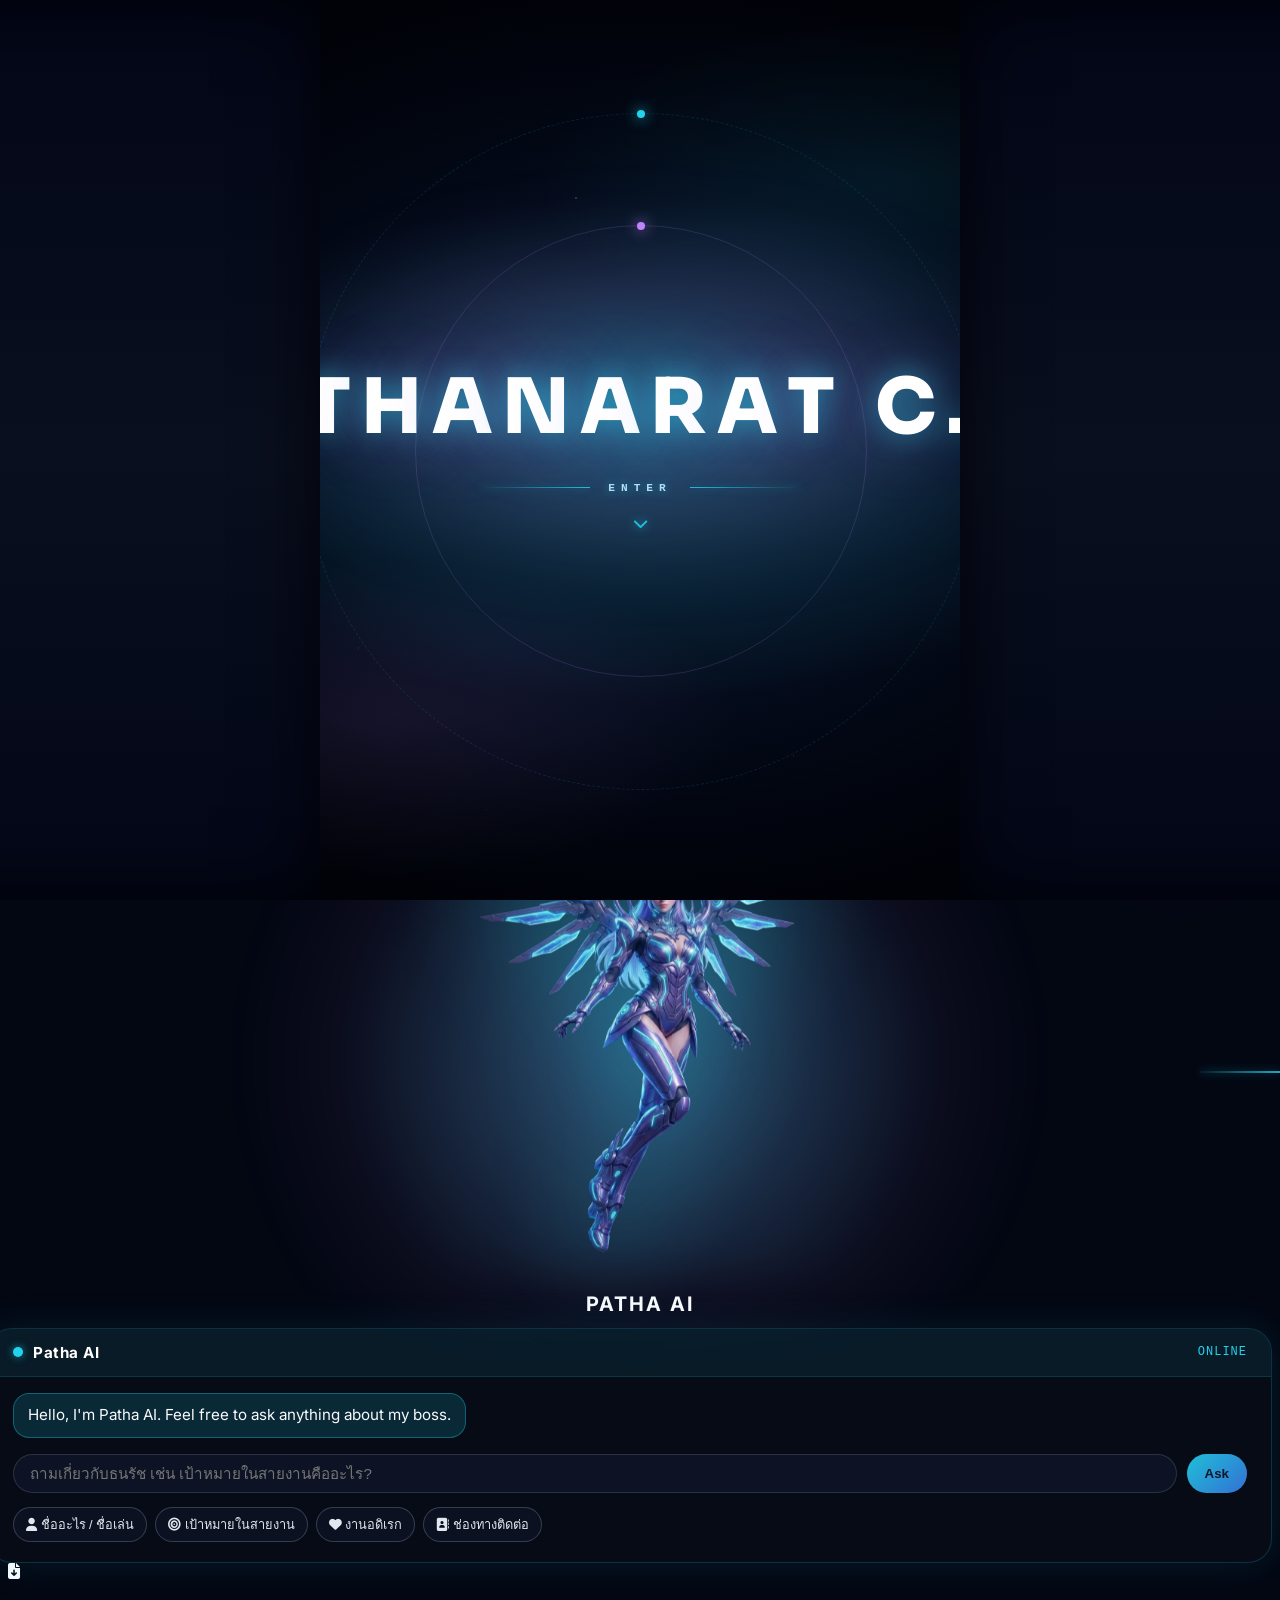
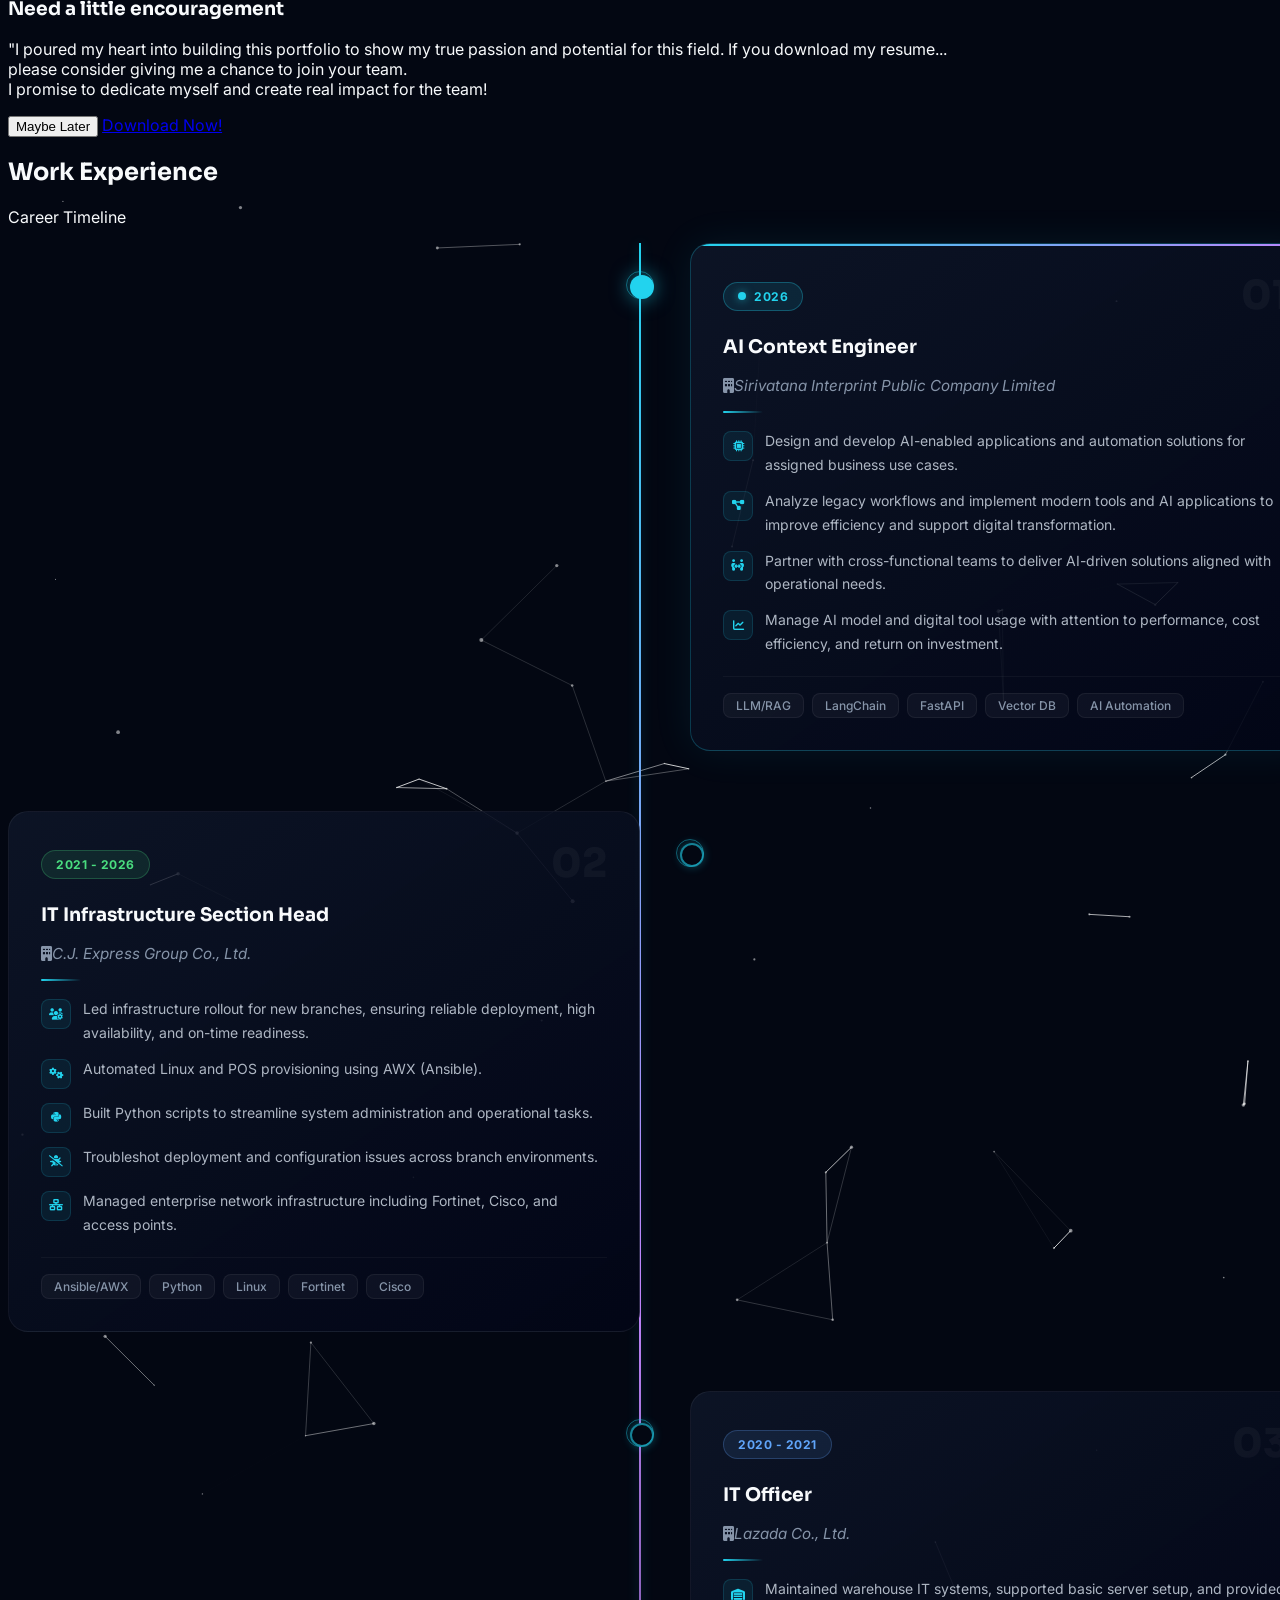
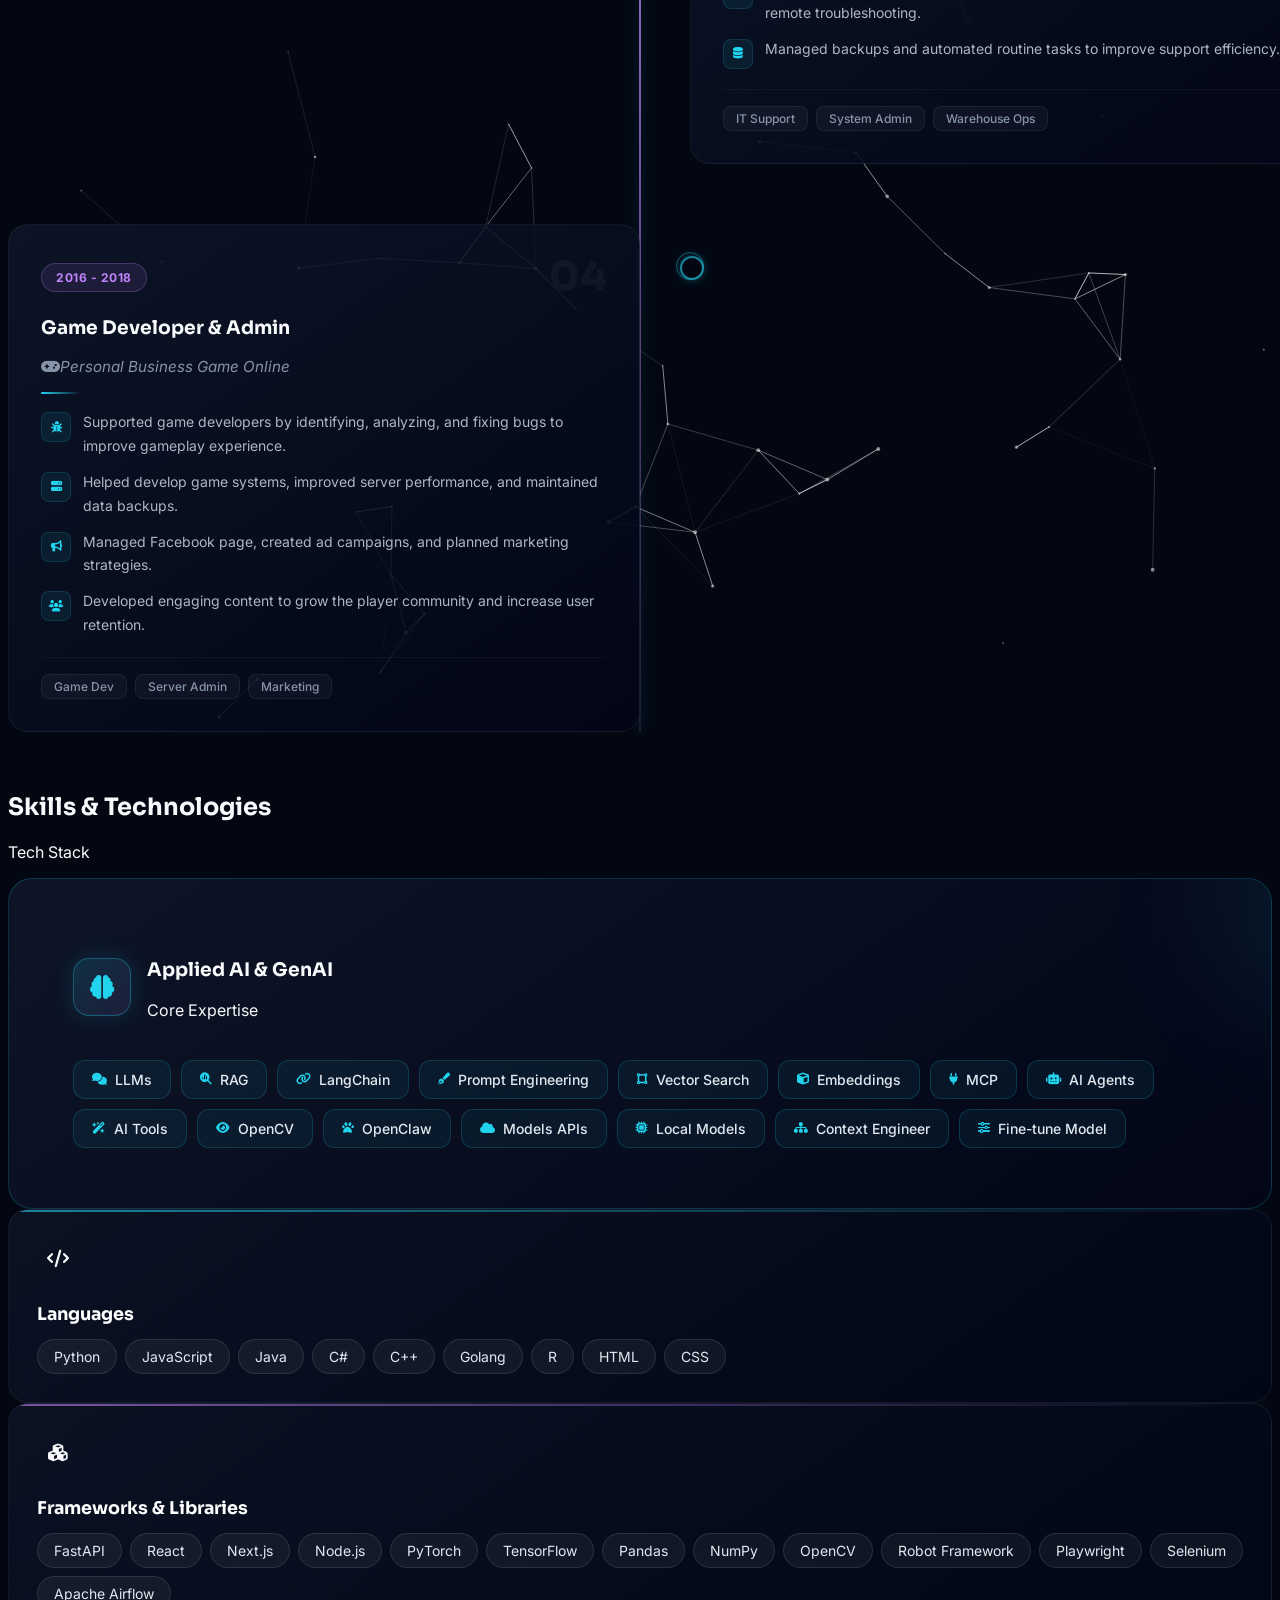
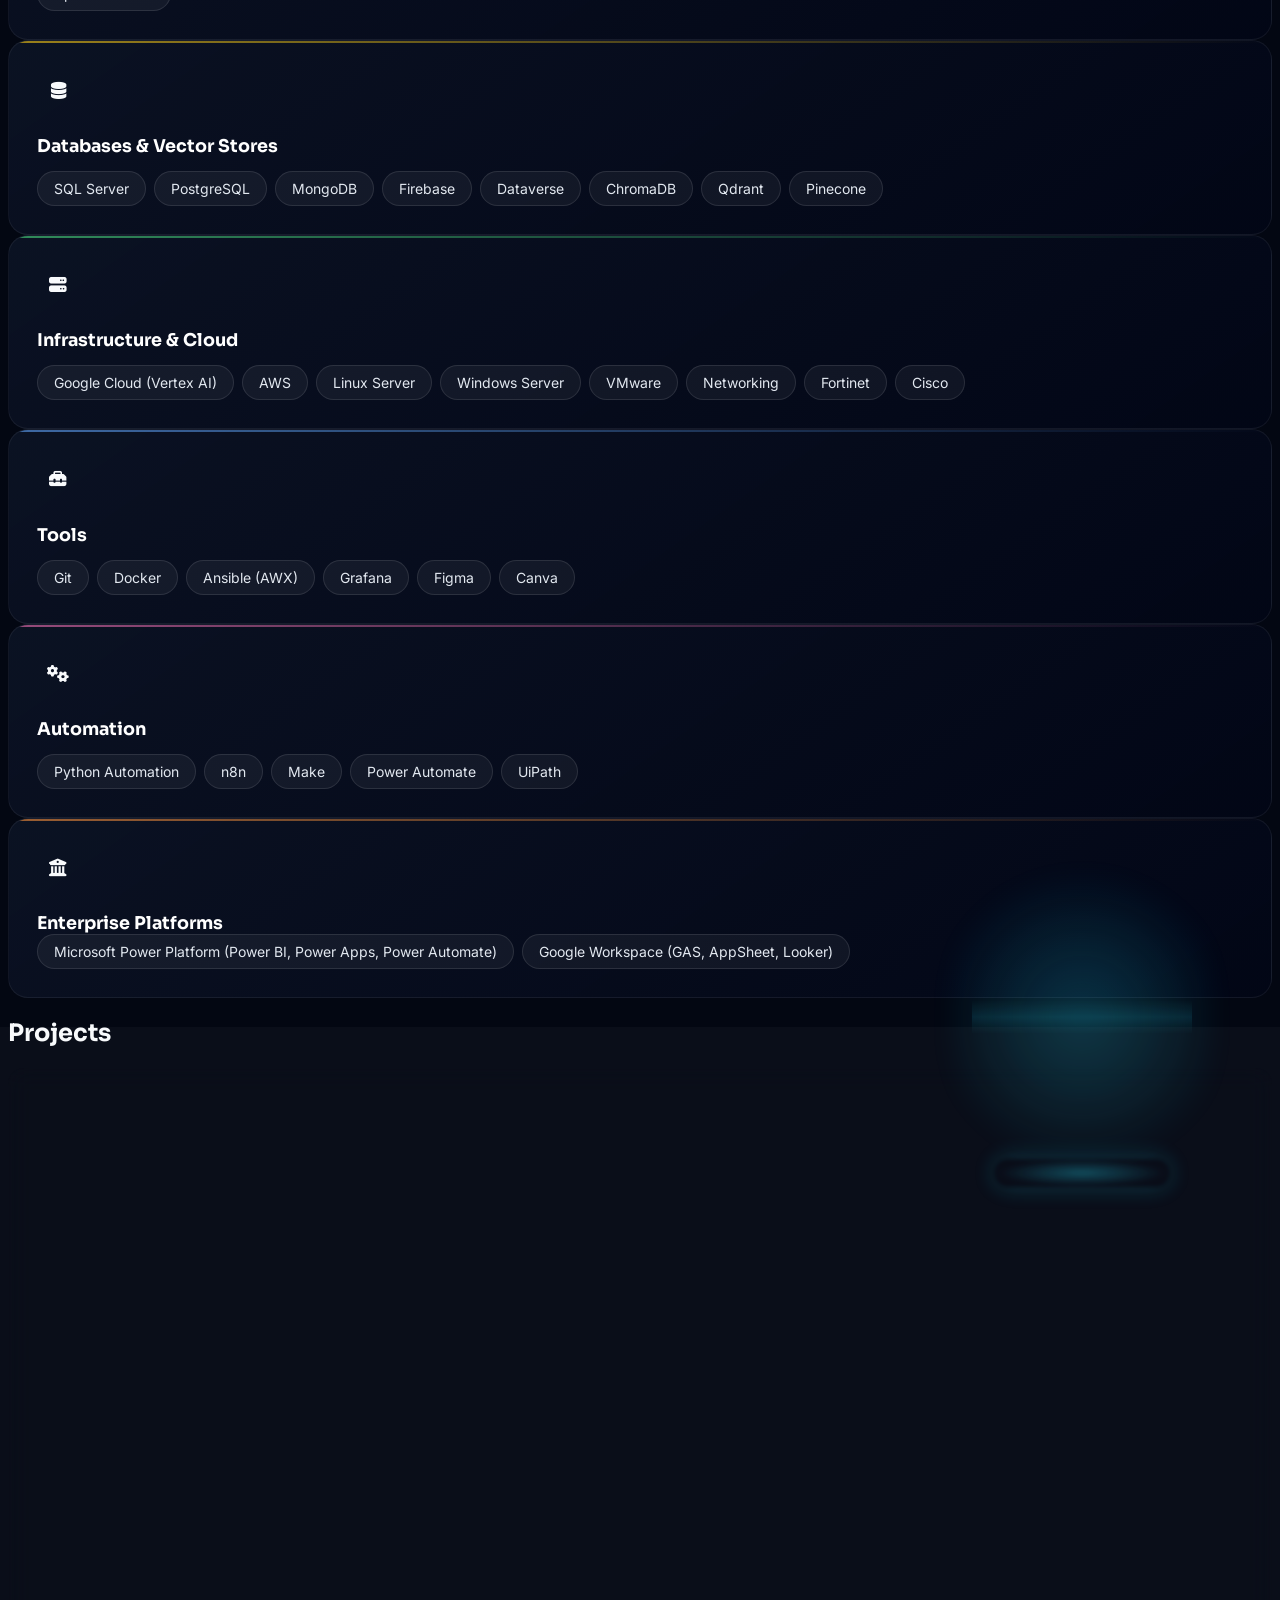
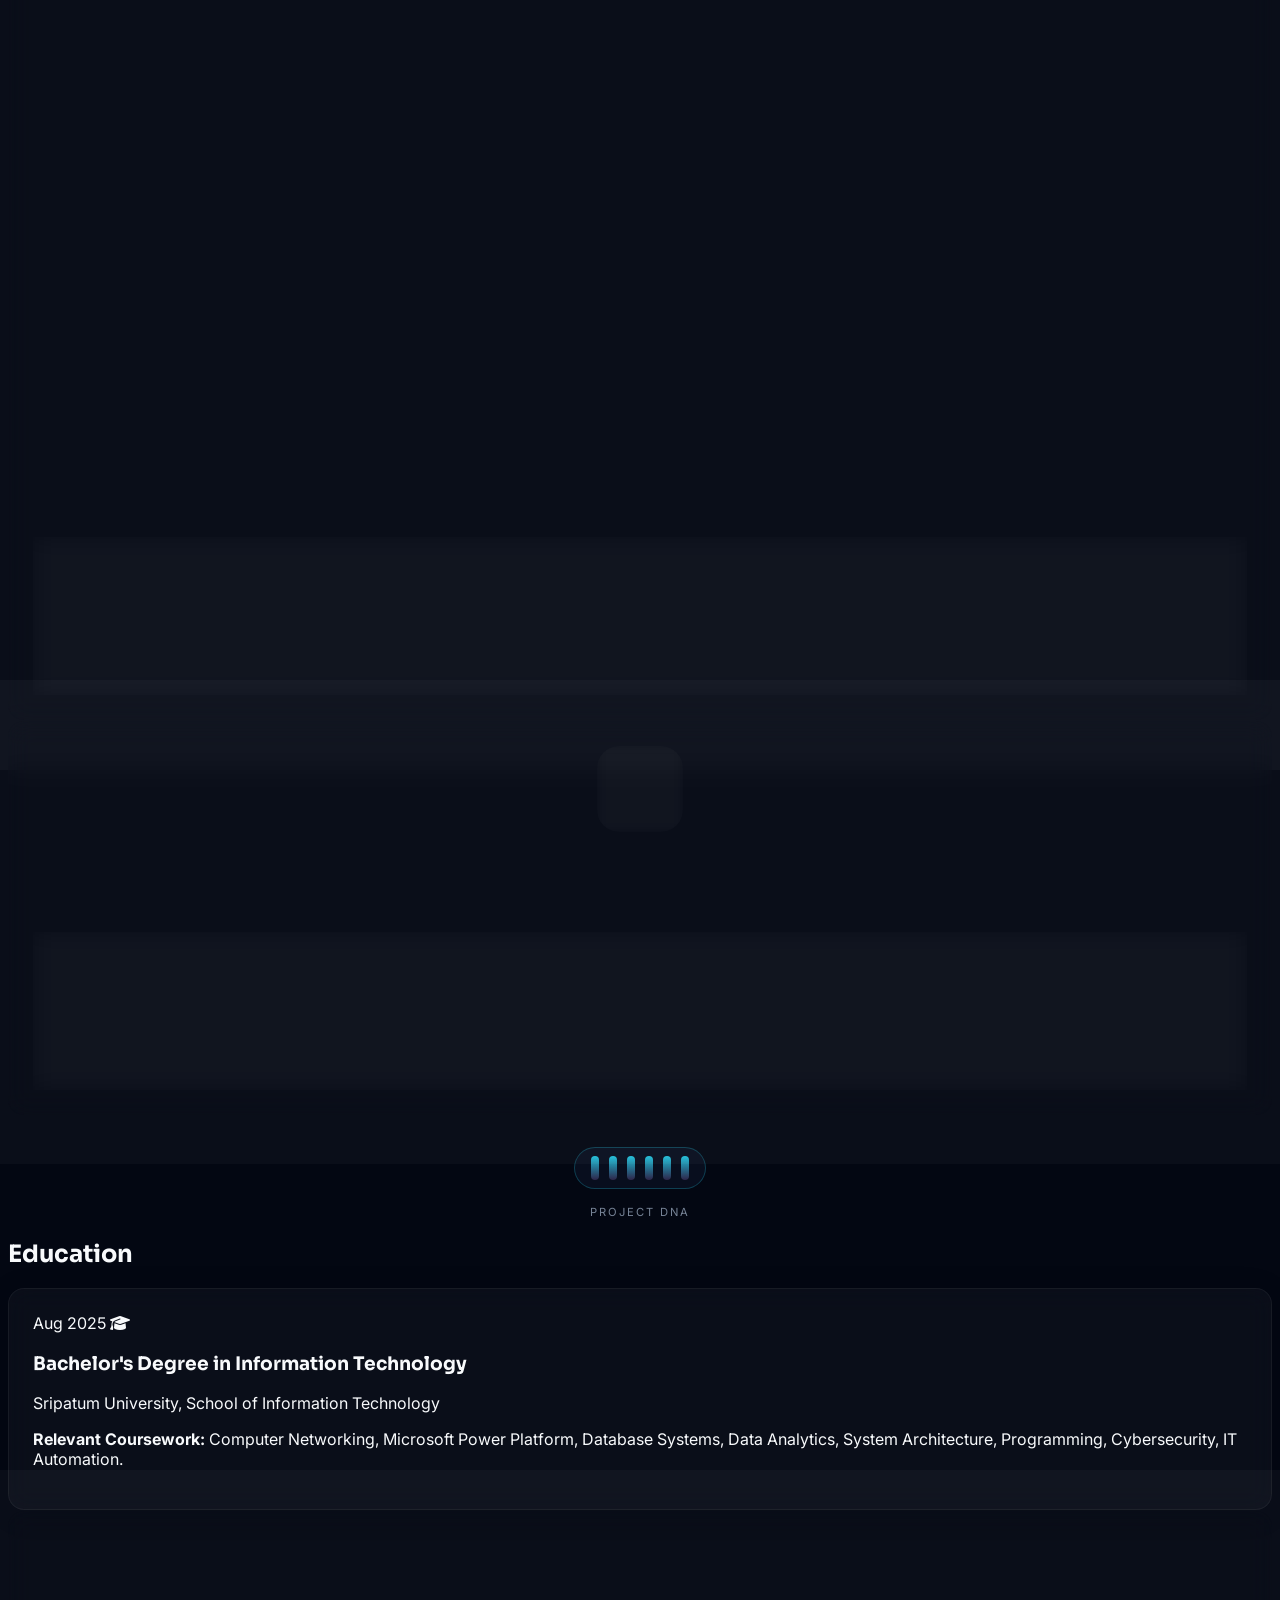
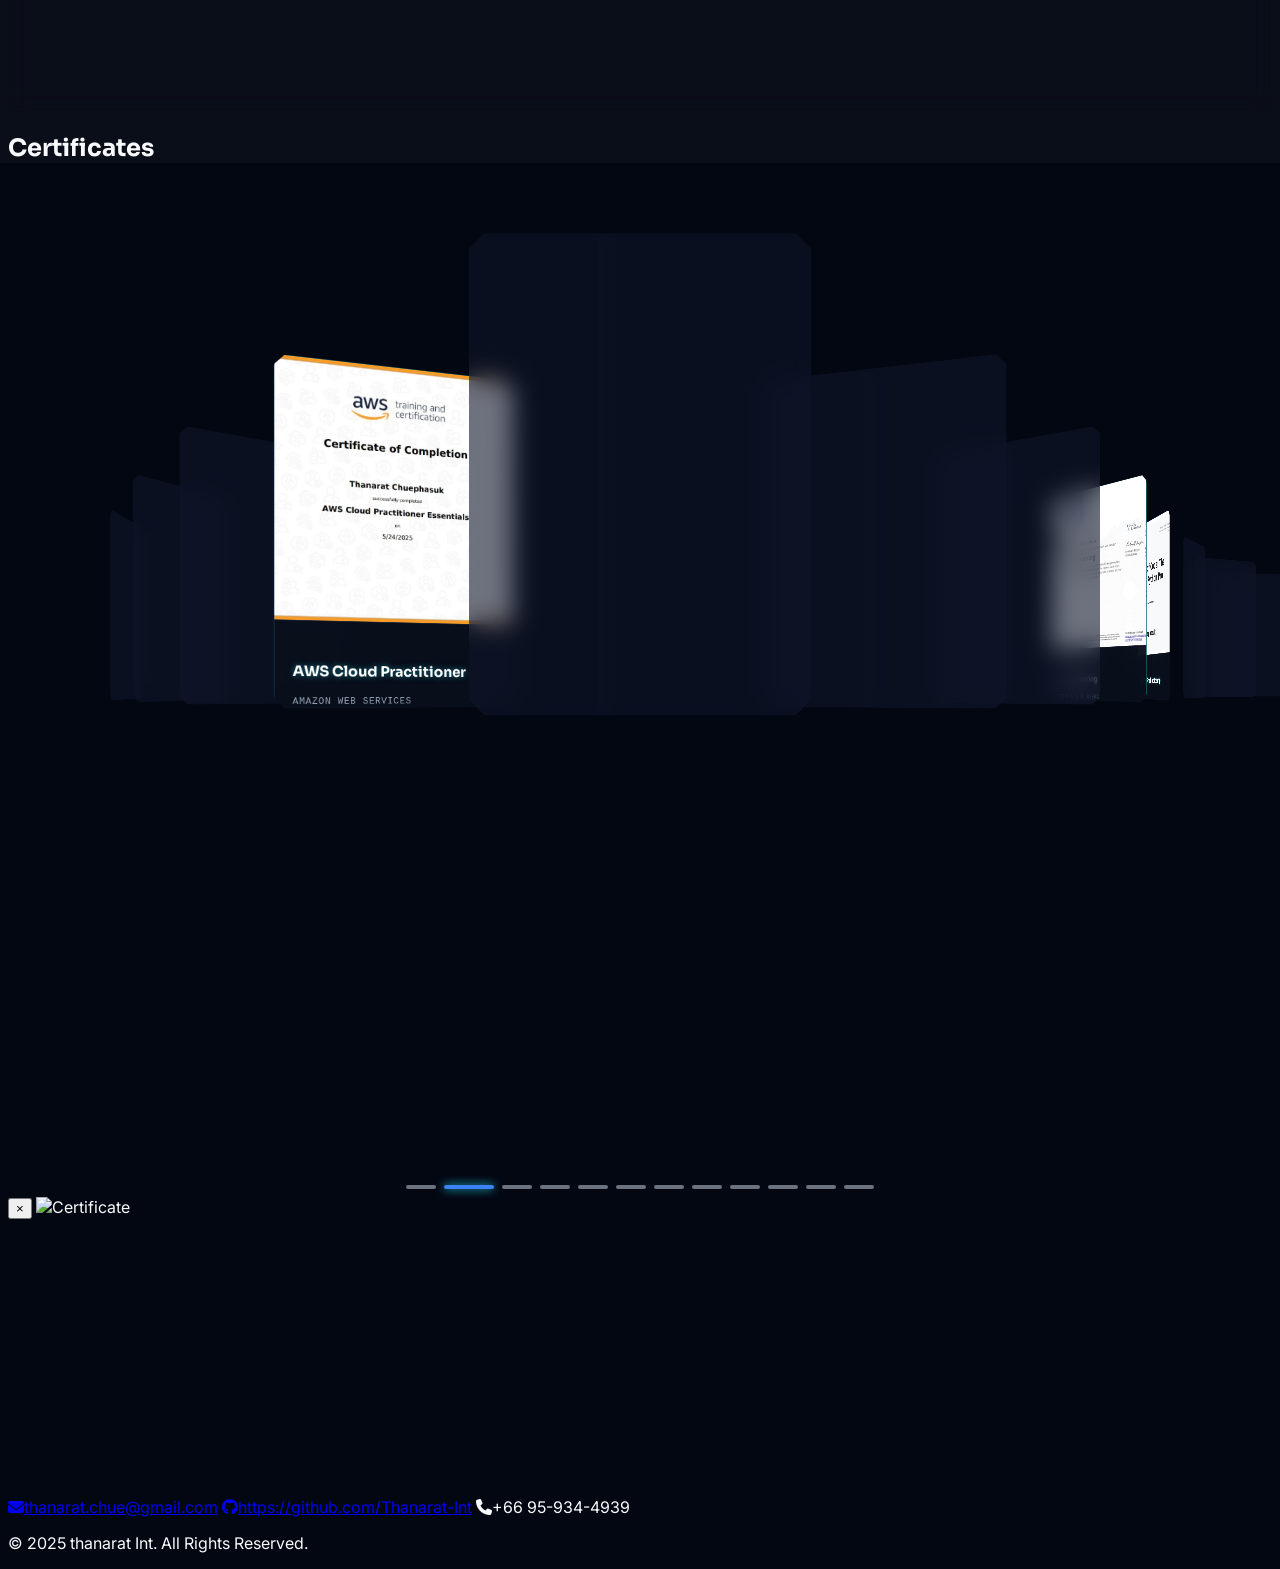
==== commit f967dac8: "Add real favicon.svg file with hex arc-reactor T design - Replace inline data-URI favicon (cached as" ====
--- a/index.html
+++ b/index.html
@@ -5,7 +5,9 @@
     <meta charset="UTF-8">
     <meta name="viewport" content="width=device-width, initial-scale=1.0">
     <title>Thanarat C - Portfolio</title>
-    <link rel="icon" type="image/svg+xml" href="data:image/svg+xml,<svg xmlns='http://www.w3.org/2000/svg' viewBox='0 0 100 100'><rect width='100' height='100' rx='20' fill='%230f172a'/><text x='50' y='68' font-size='60' font-family='Arial,sans-serif' font-weight='bold' fill='%2322d3ee' text-anchor='middle'>T</text></svg>">
+    <link rel="icon" type="image/svg+xml" href="favicon.svg?v=2">
+    <link rel="shortcut icon" type="image/svg+xml" href="favicon.svg?v=2">
+    <link rel="apple-touch-icon" href="favicon.svg?v=2">
 
     <!-- Tailwind CSS -->
     <script src="https://cdn.tailwindcss.com"></script>
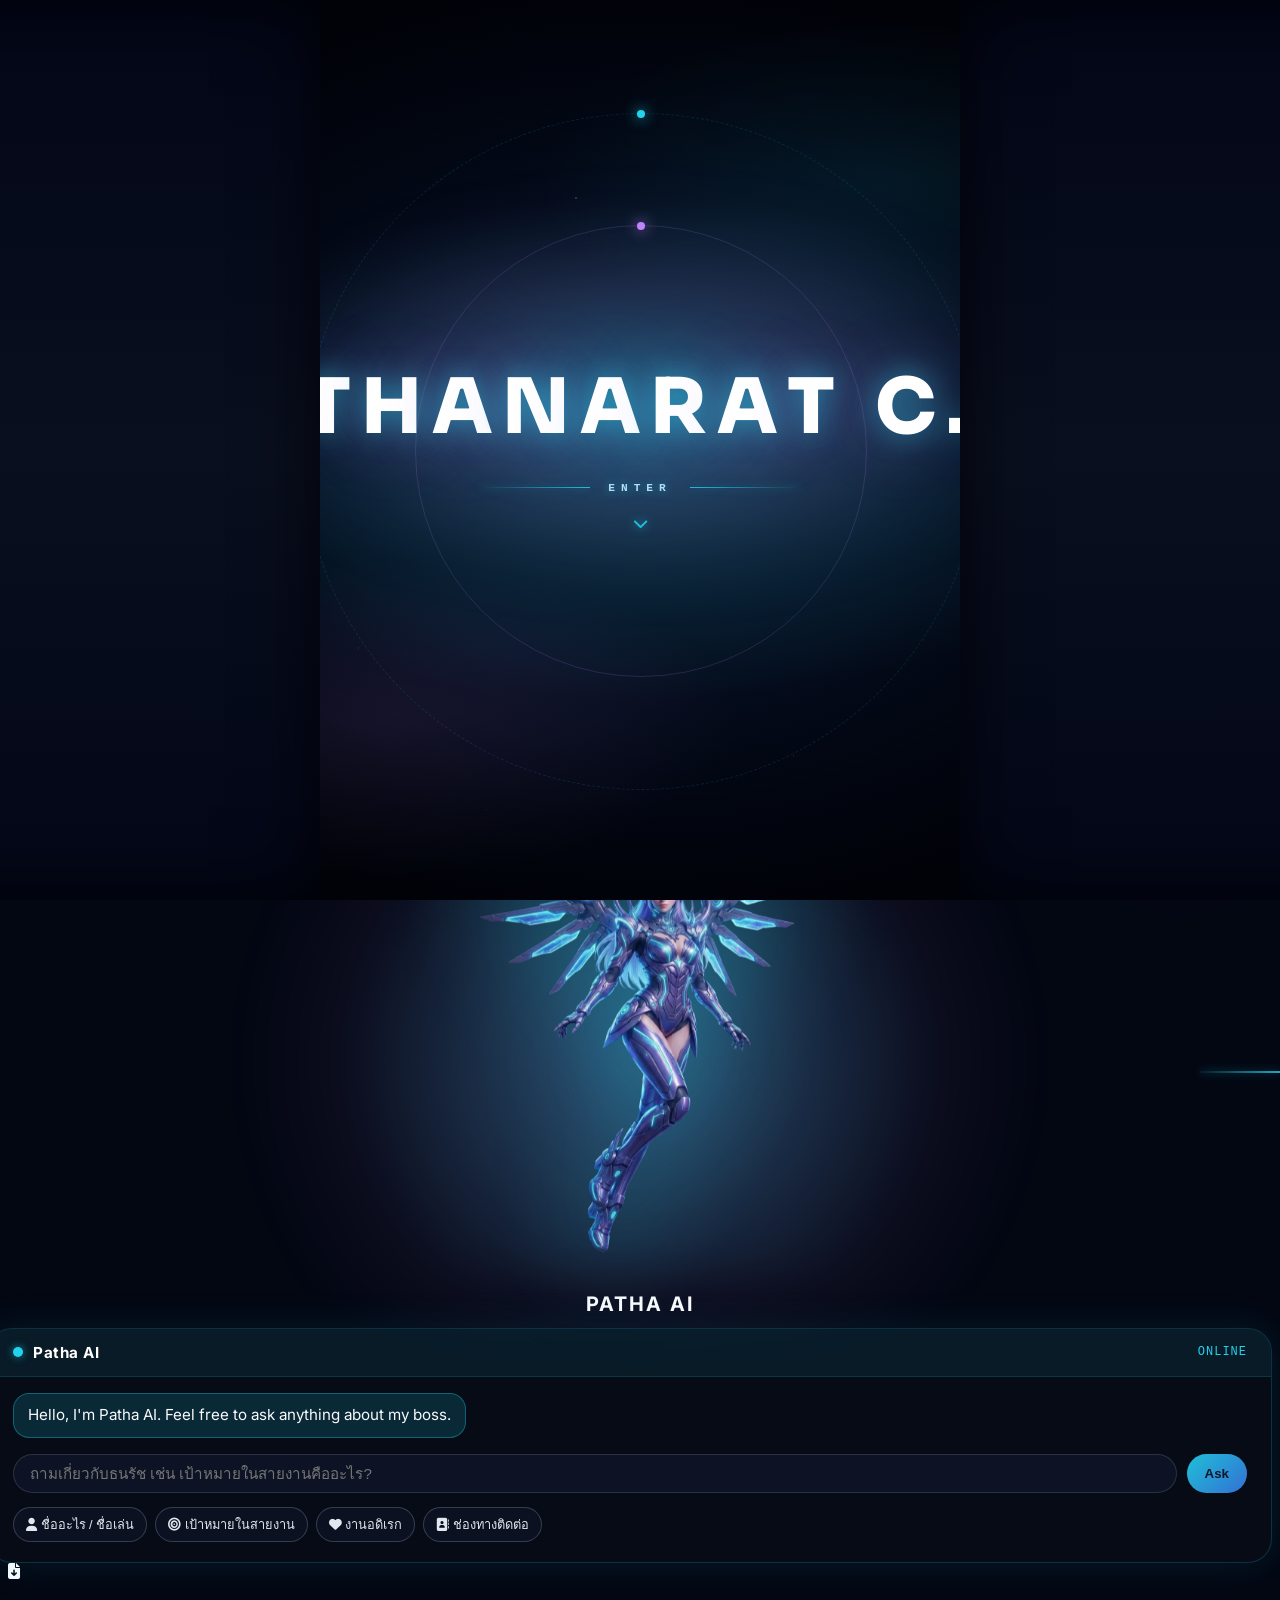
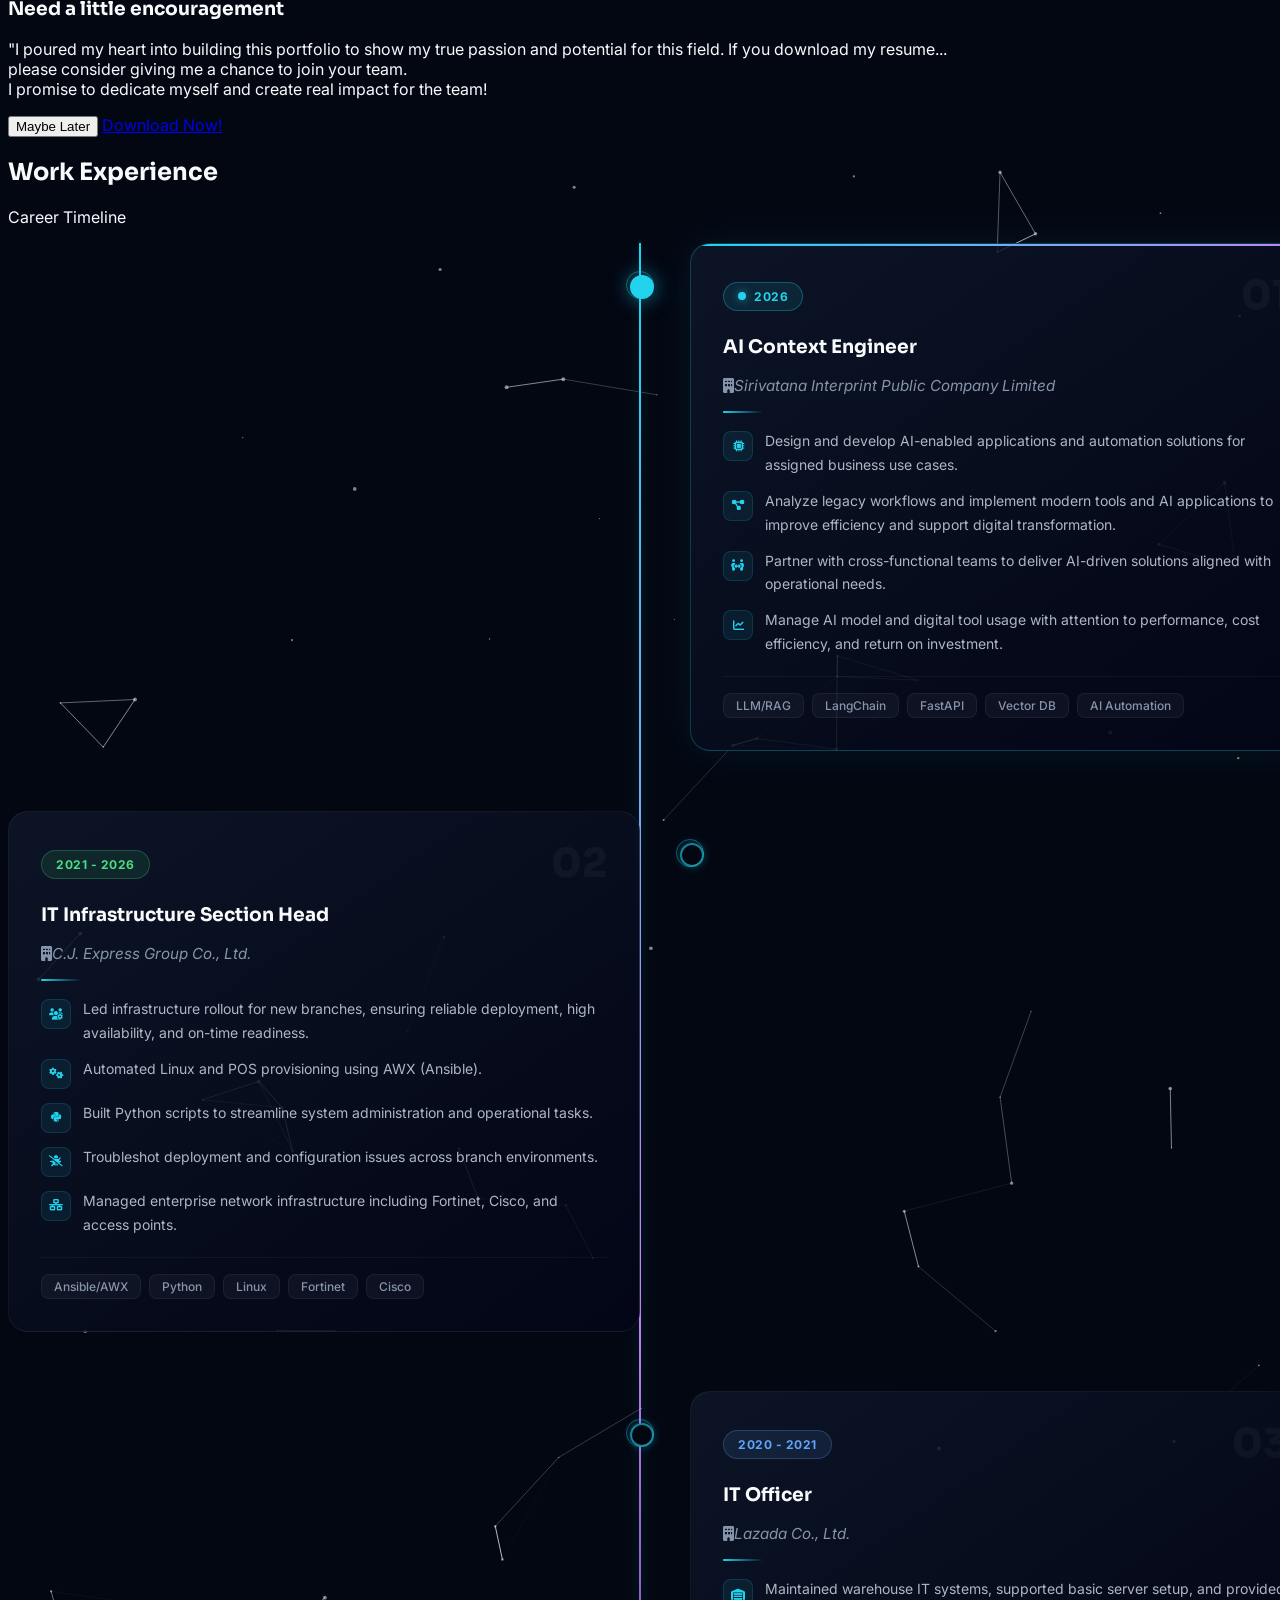
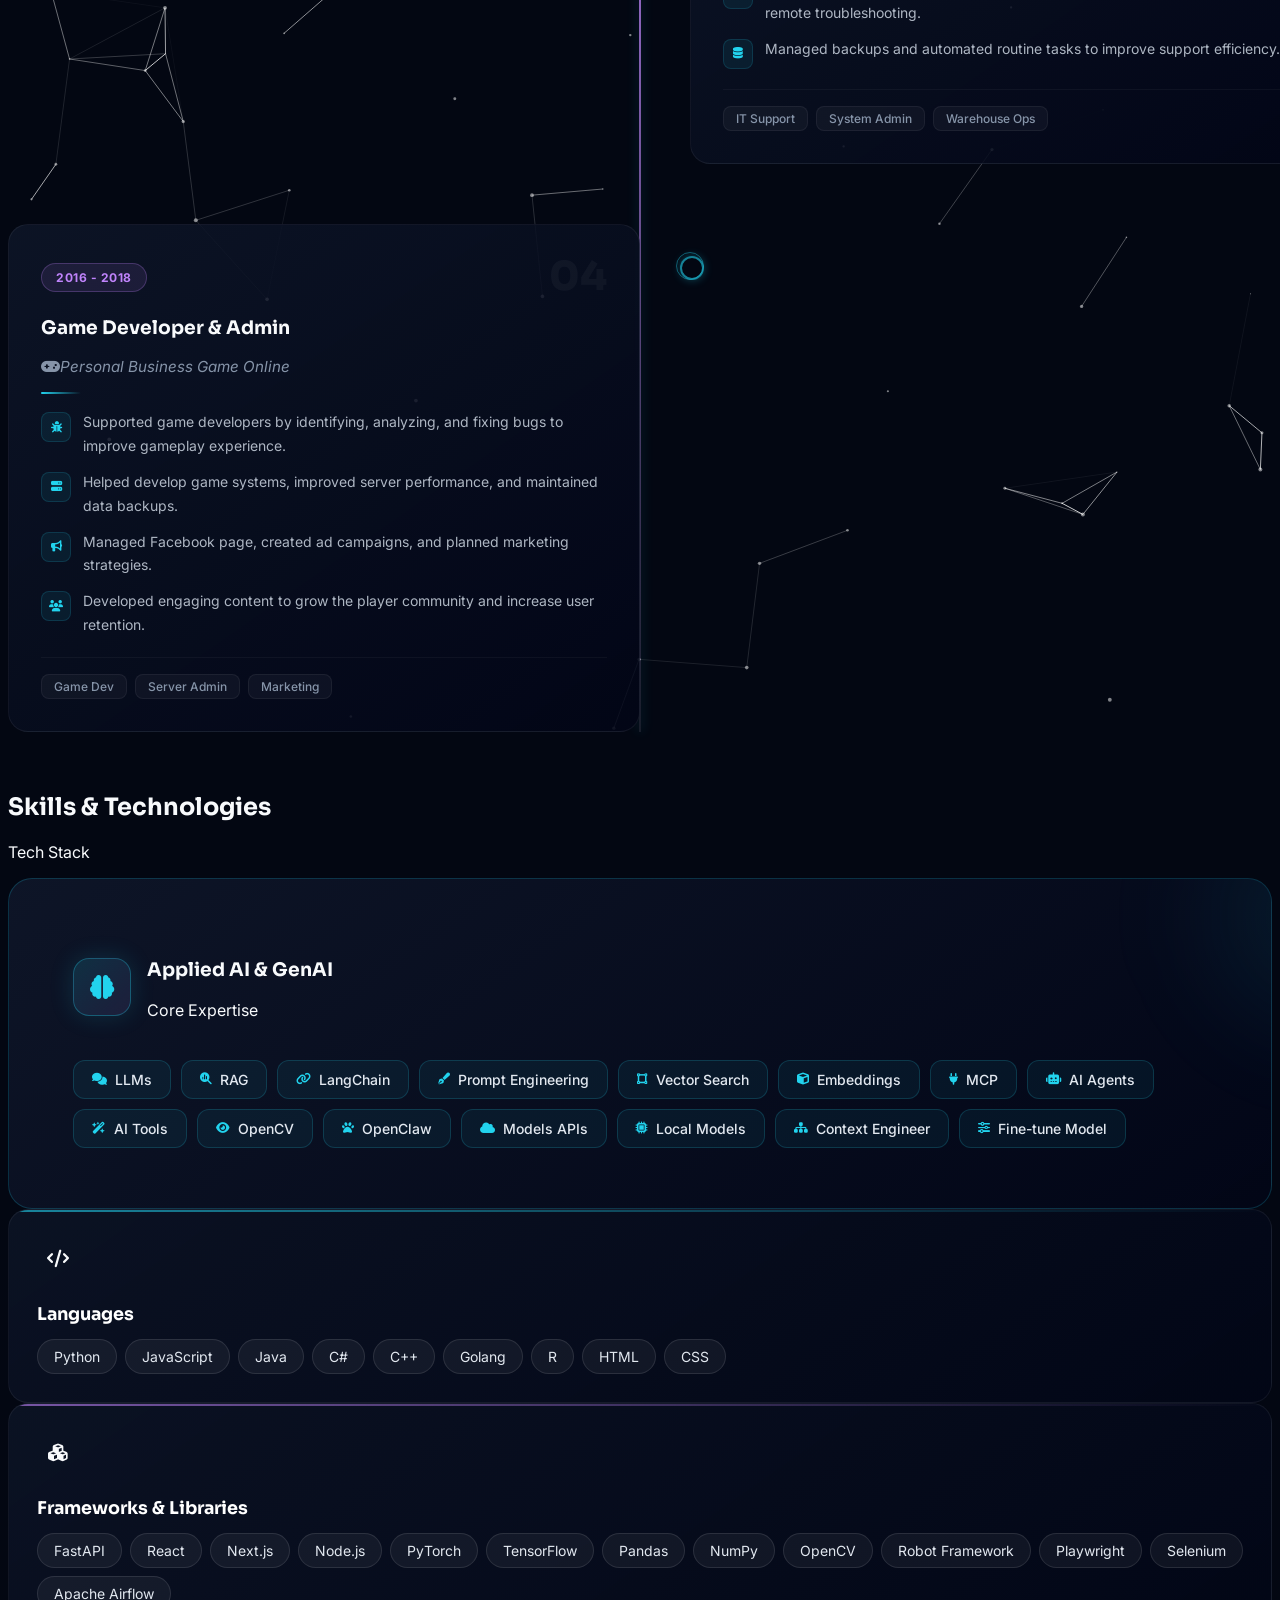
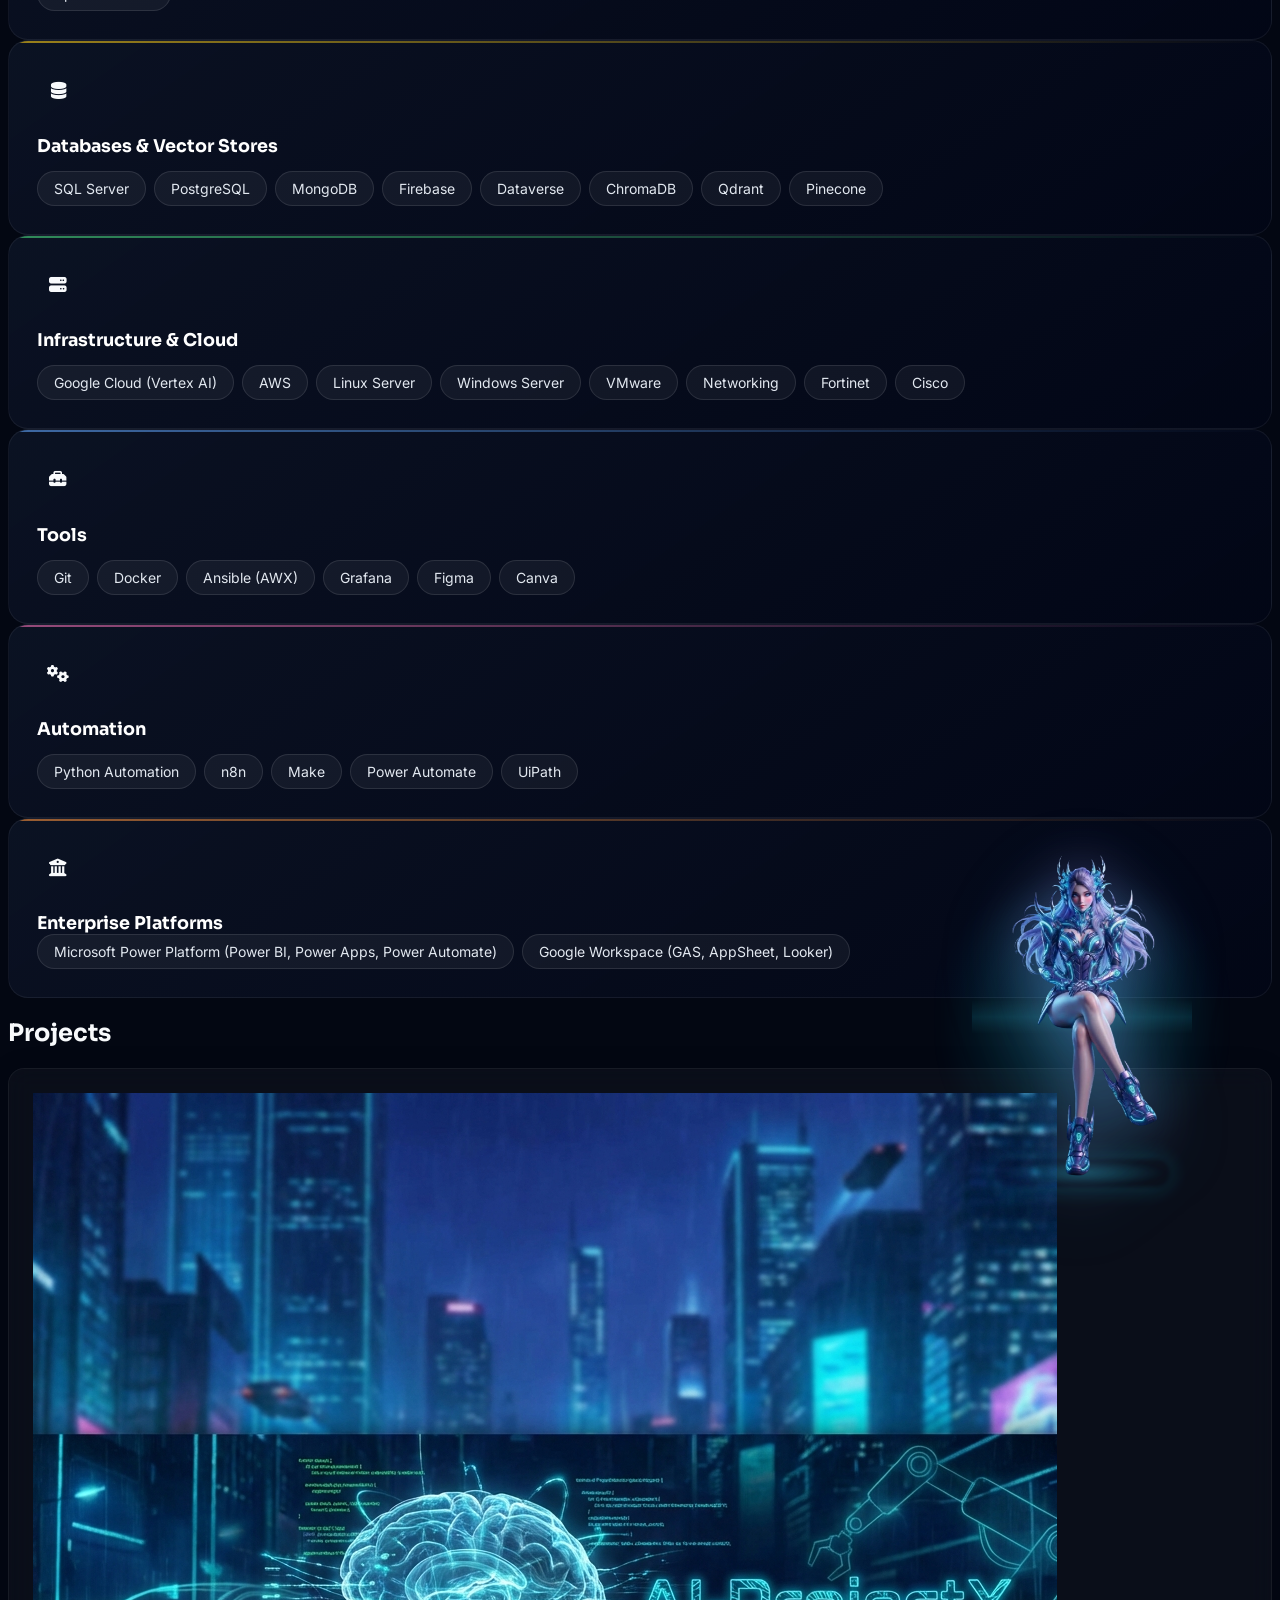
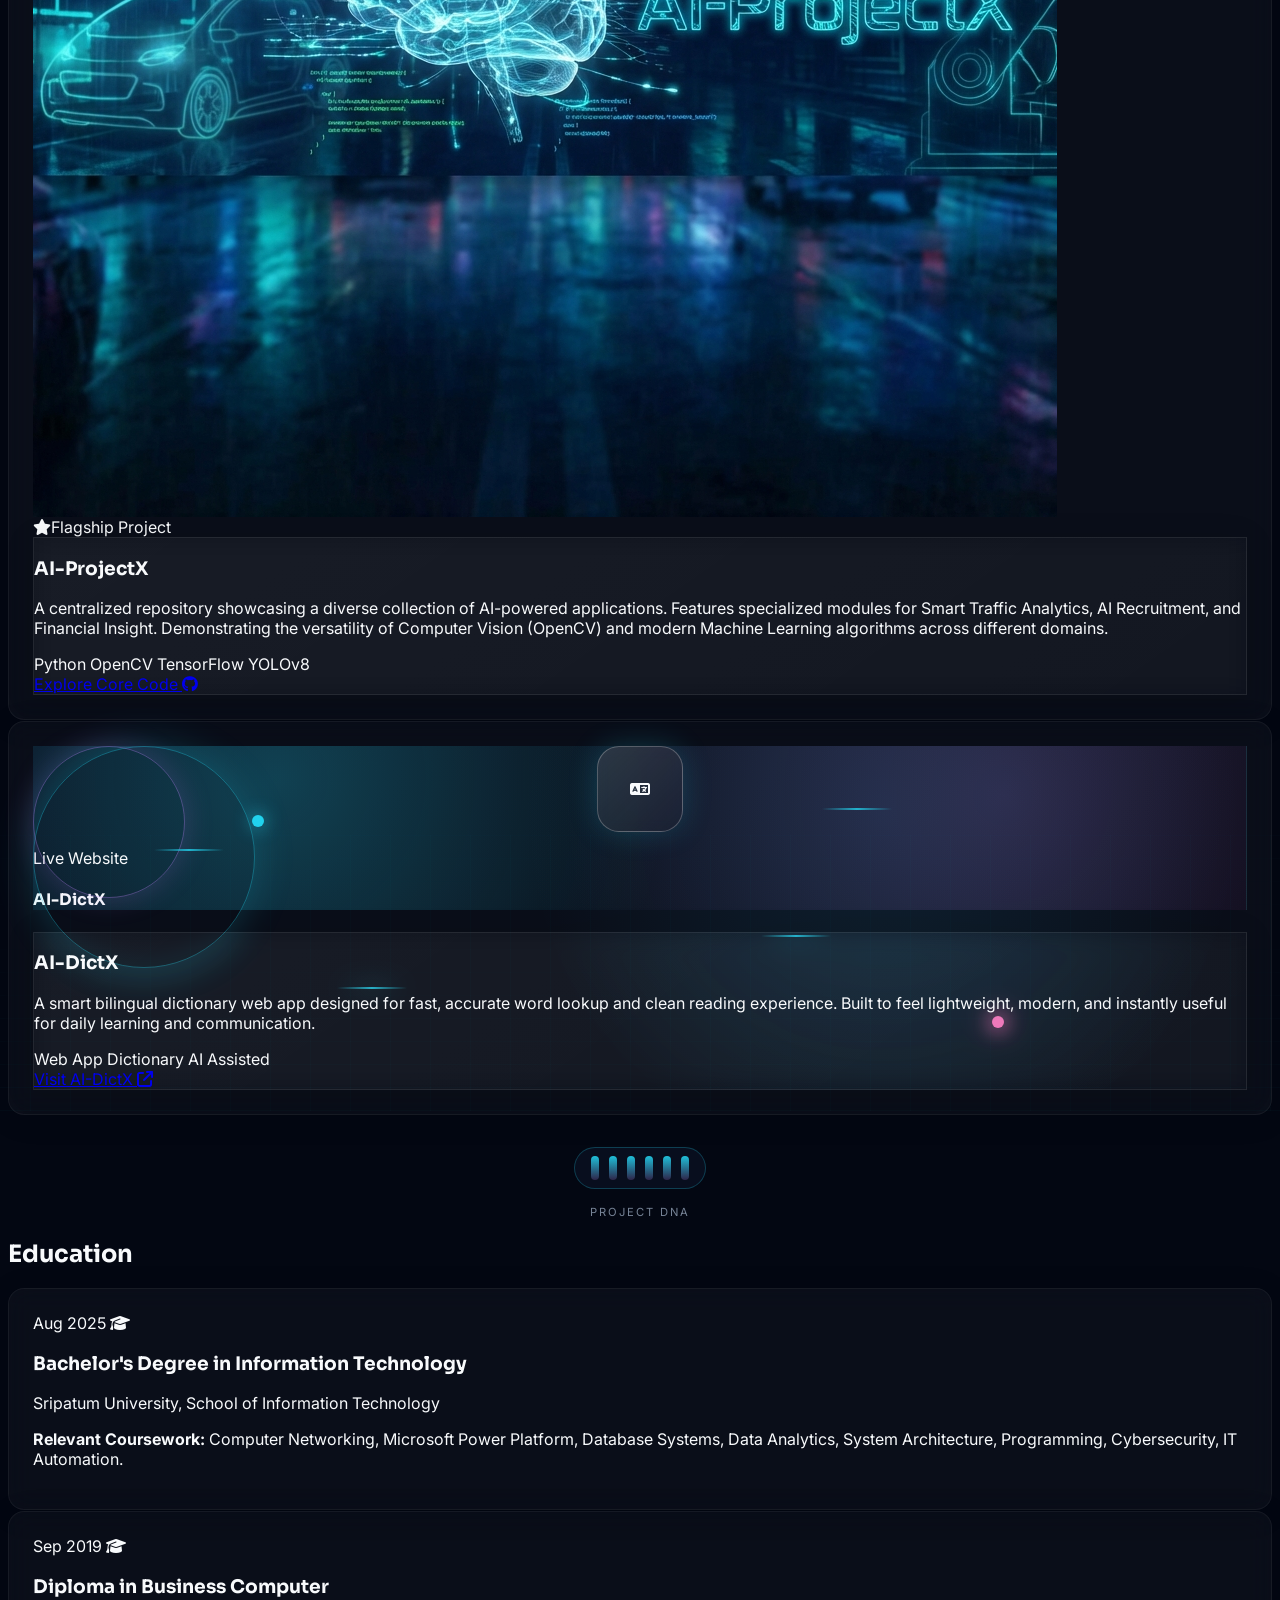
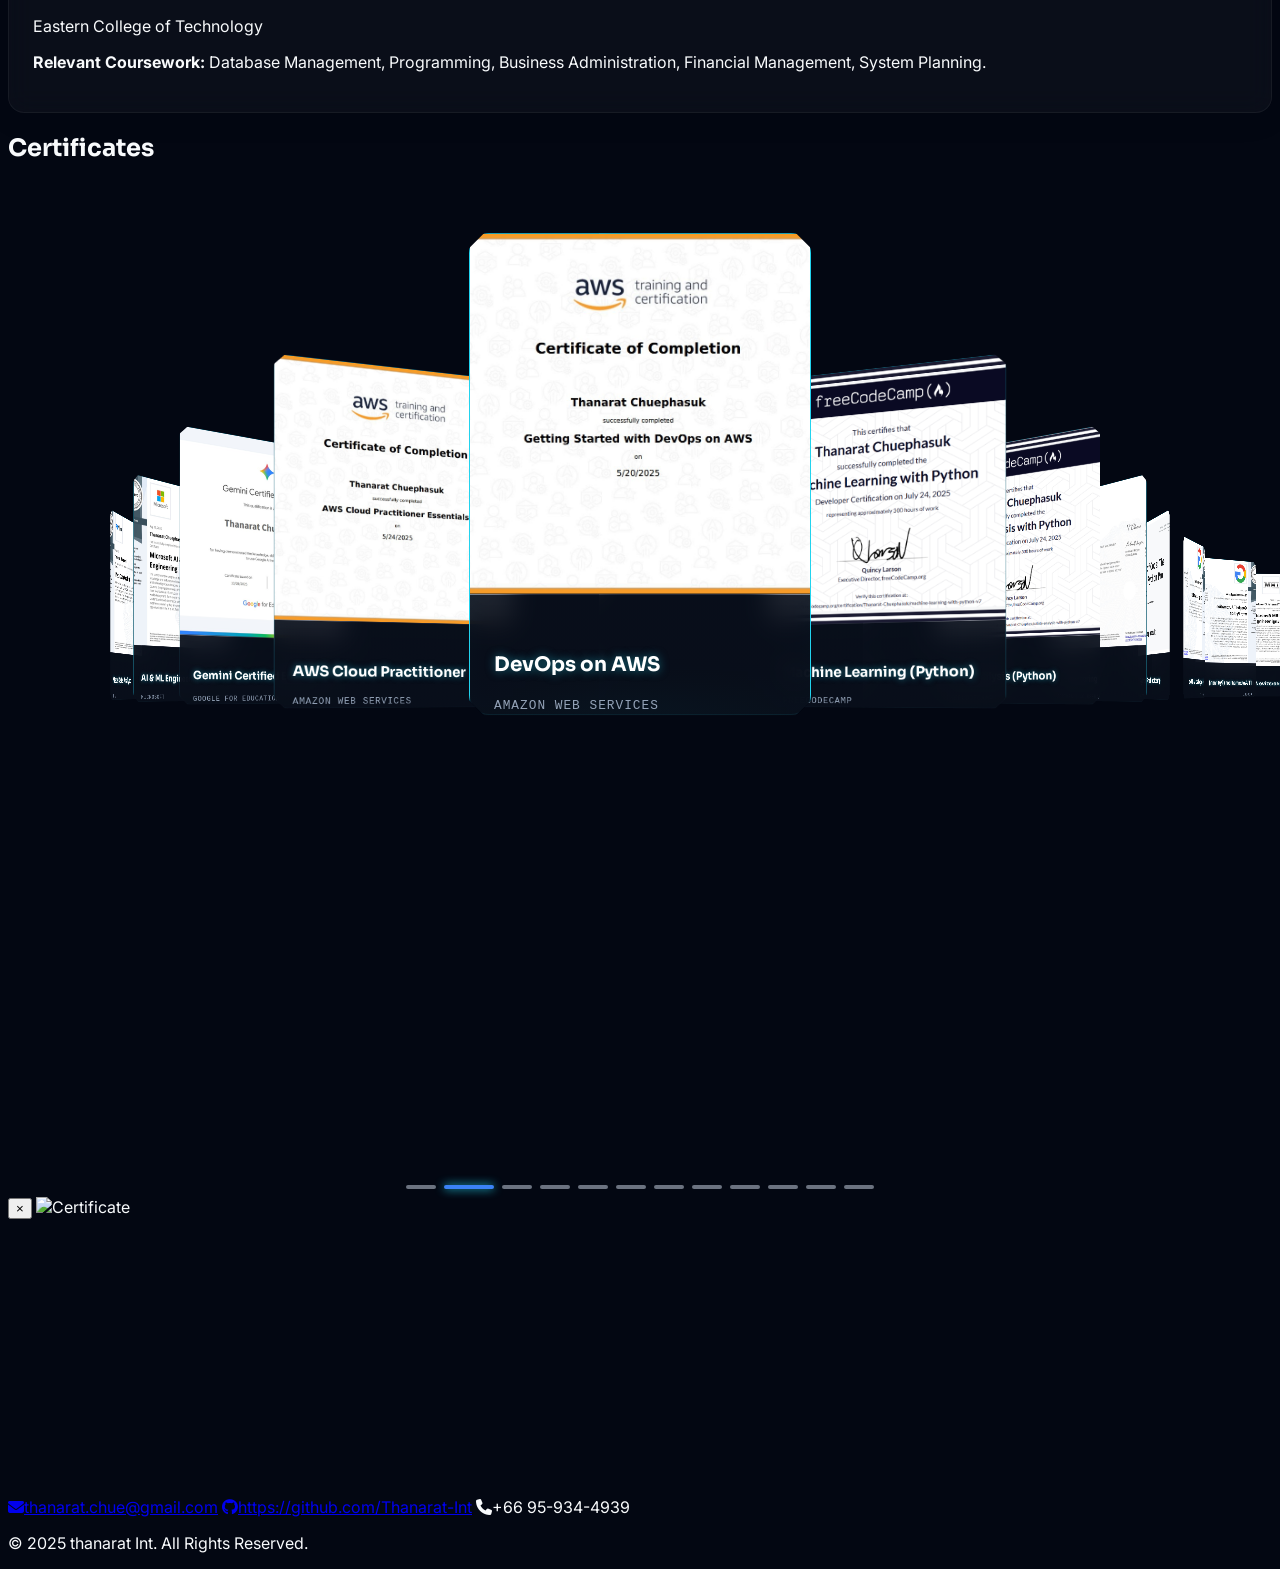
==== commit b4ea7fa7: "Update index.html" ====
--- a/index.html
+++ b/index.html
@@ -111,7 +111,7 @@
             <a href="#certificates" class="mobile-menu-link">Certificates</a>
             <a href="assets/Resume Thanarat.C (ENG).pdf" download
                 class="mt-4 border border-gray-300 text-gray-300 px-6 py-2 rounded-full">
-                Download Resume
+                Download CV
             </a>
         </div>
     </div>
@@ -1039,4 +1039,4 @@
         <script src="js/main.js"></script>
 </body>
 
-</html>+</html>
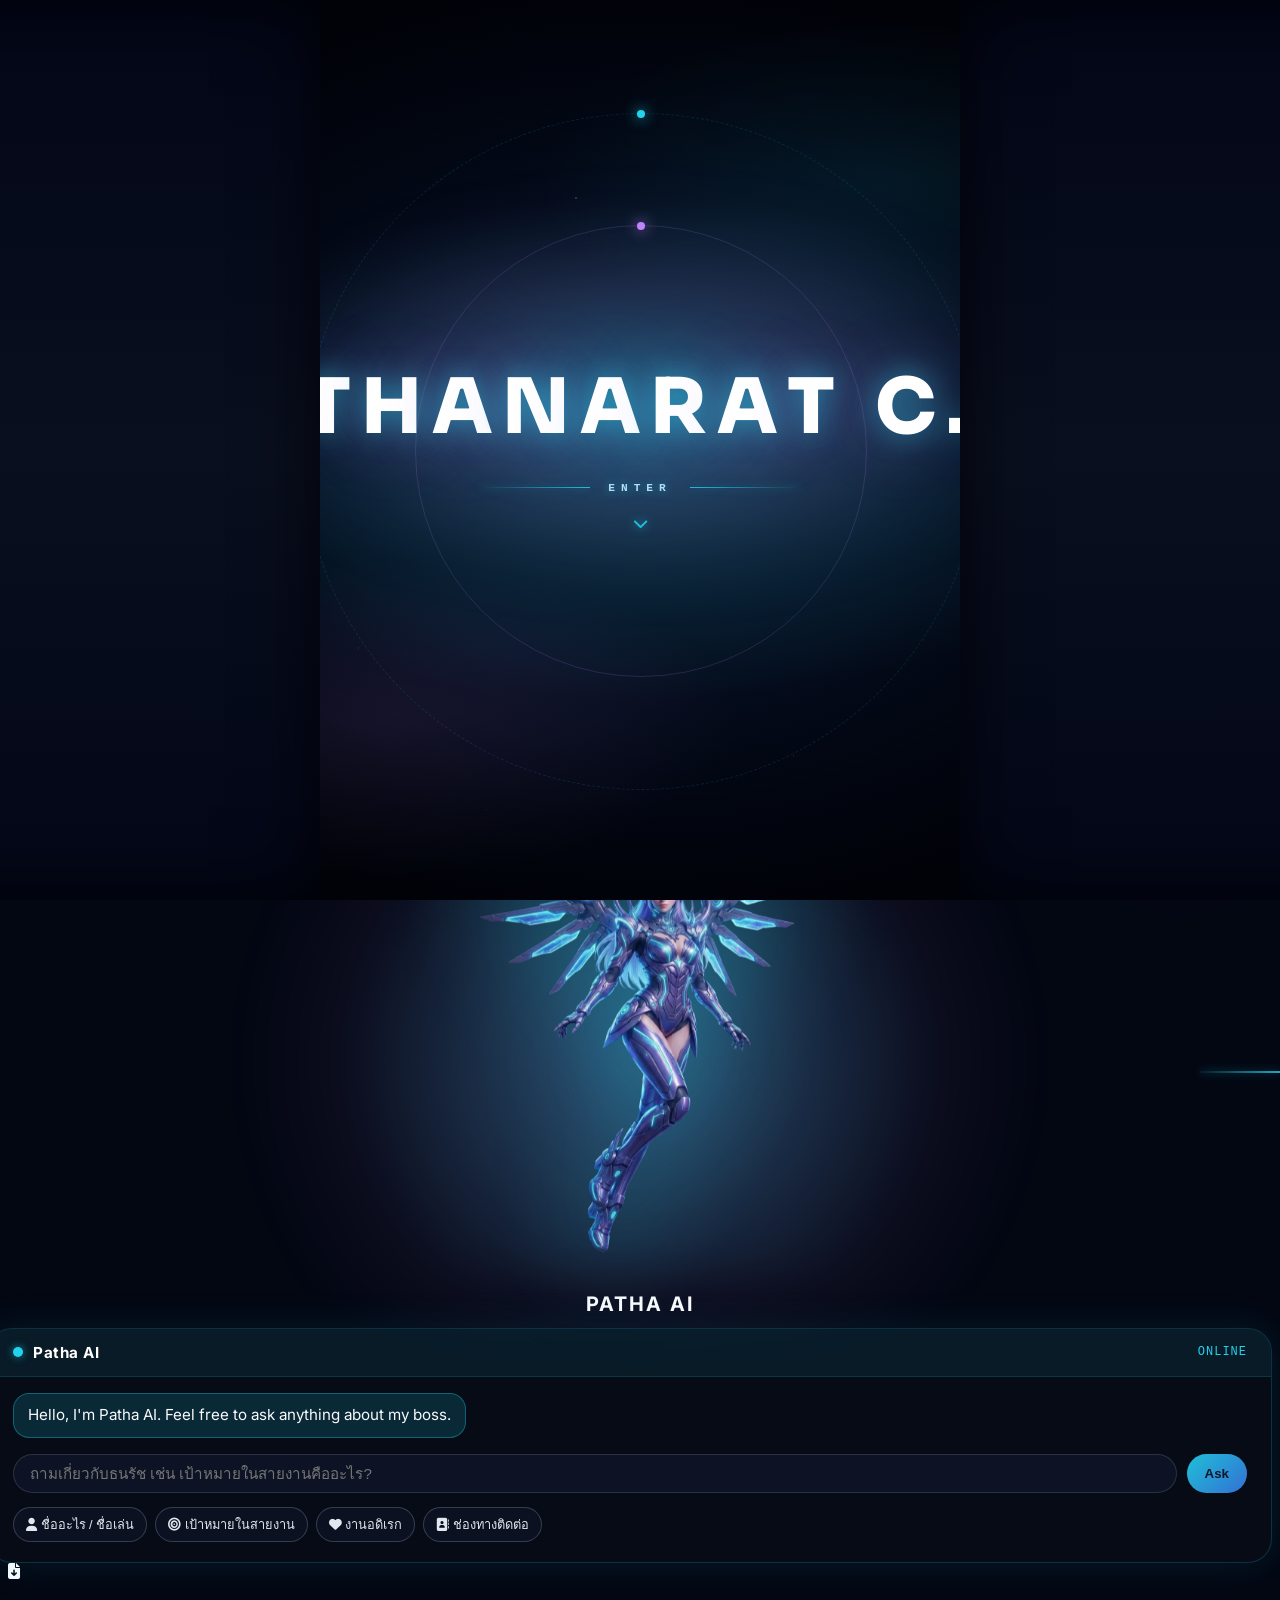
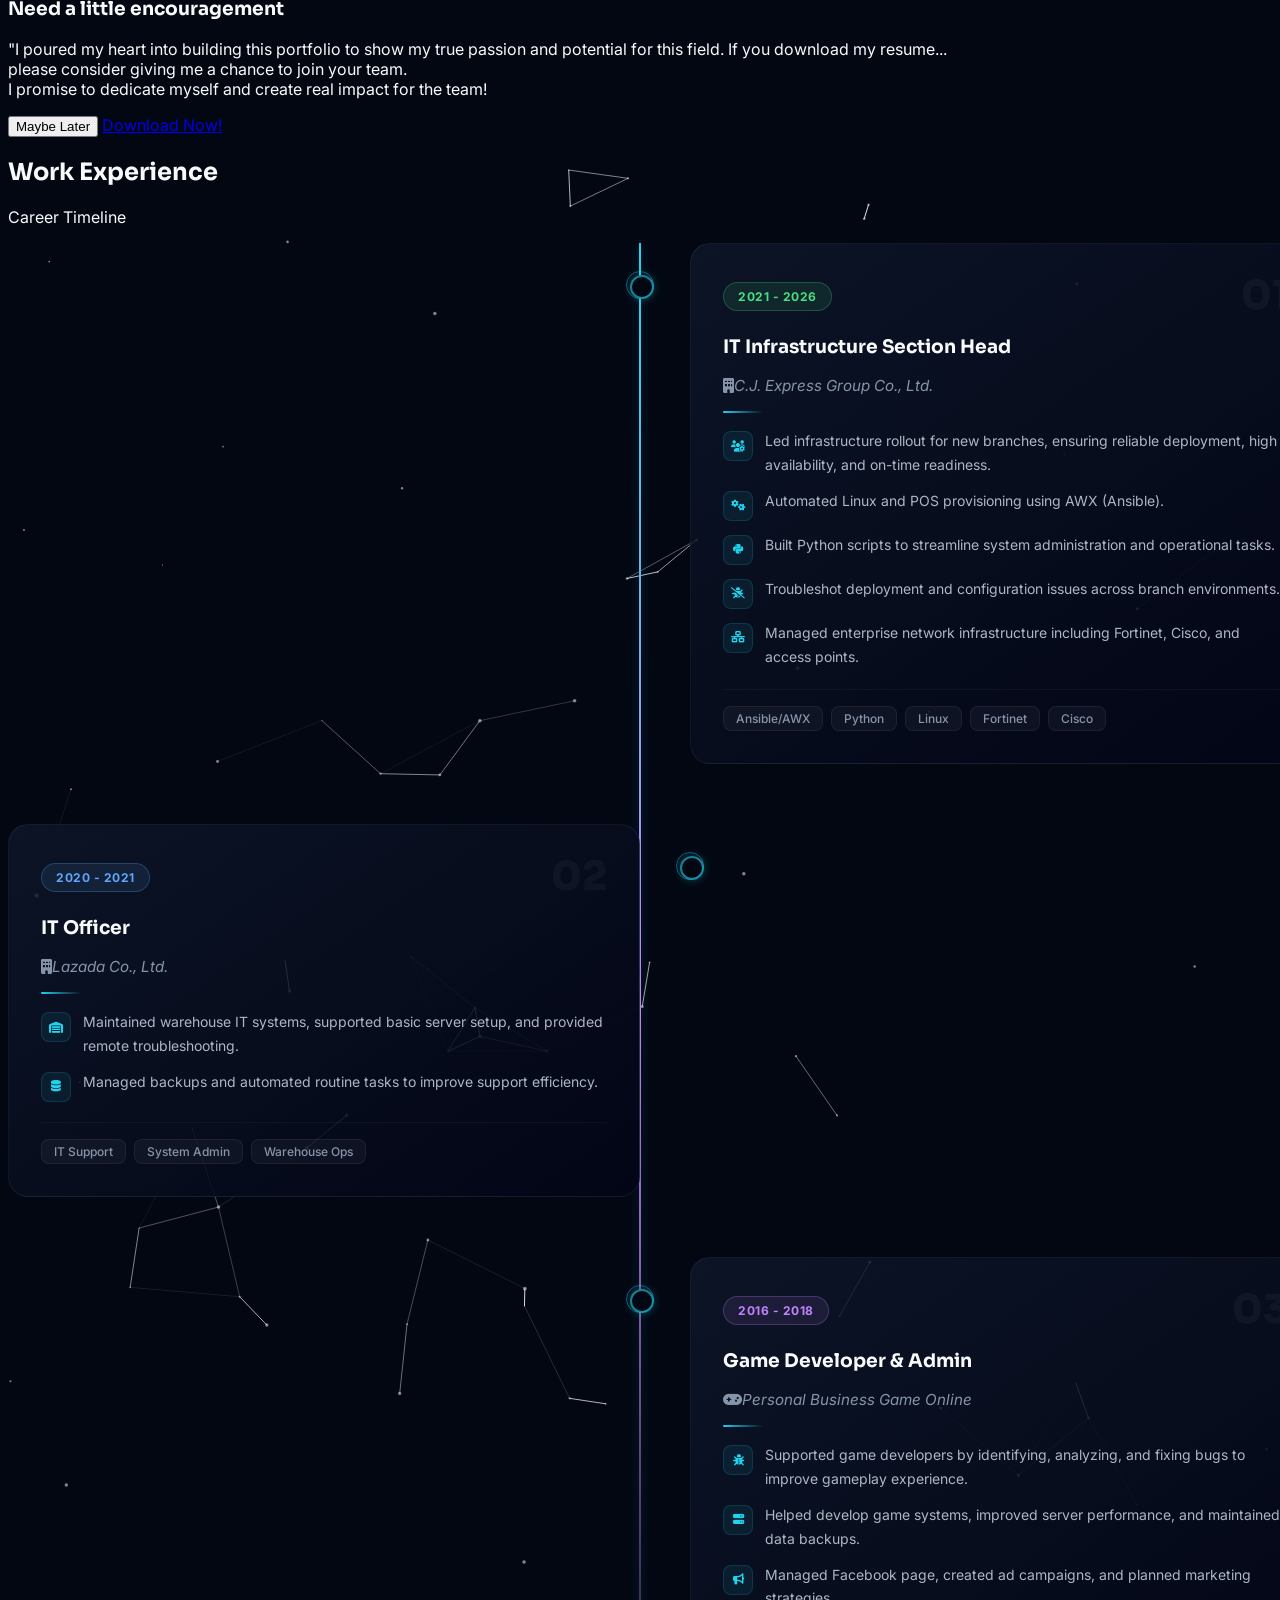
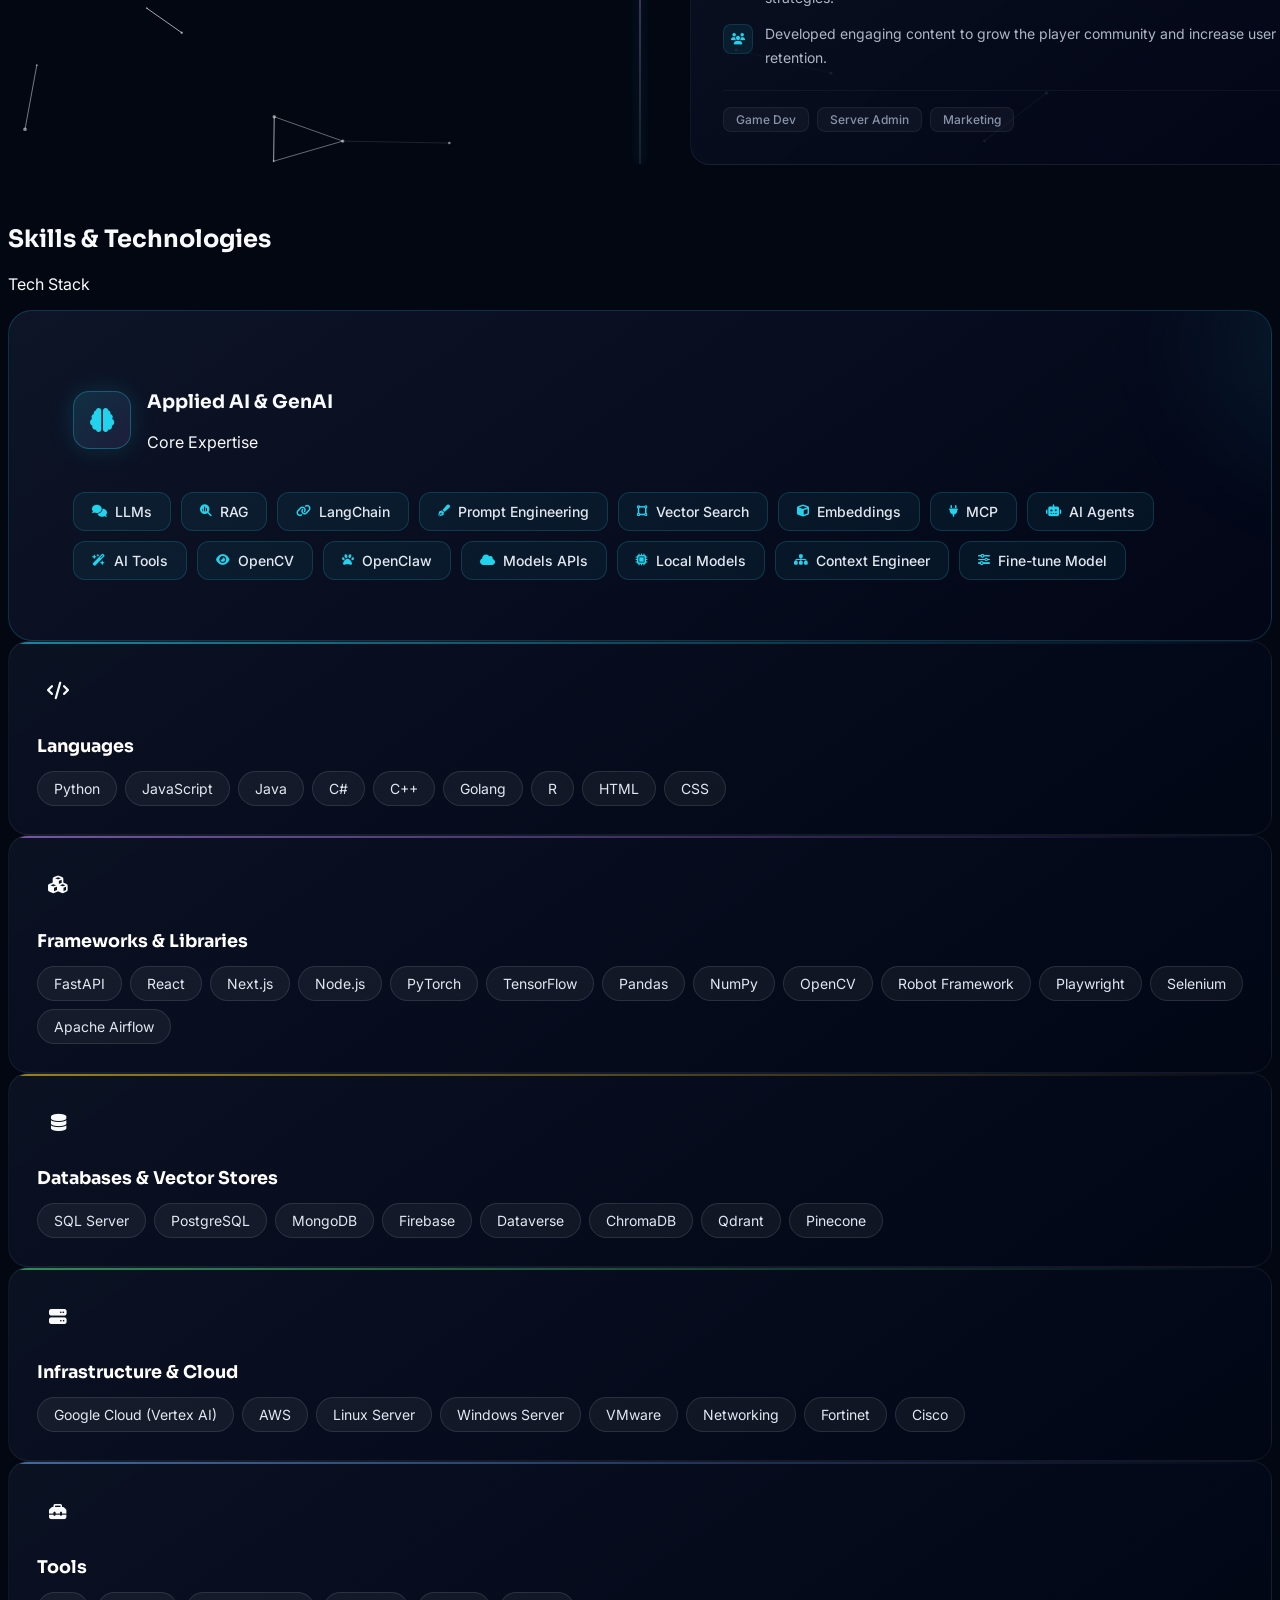
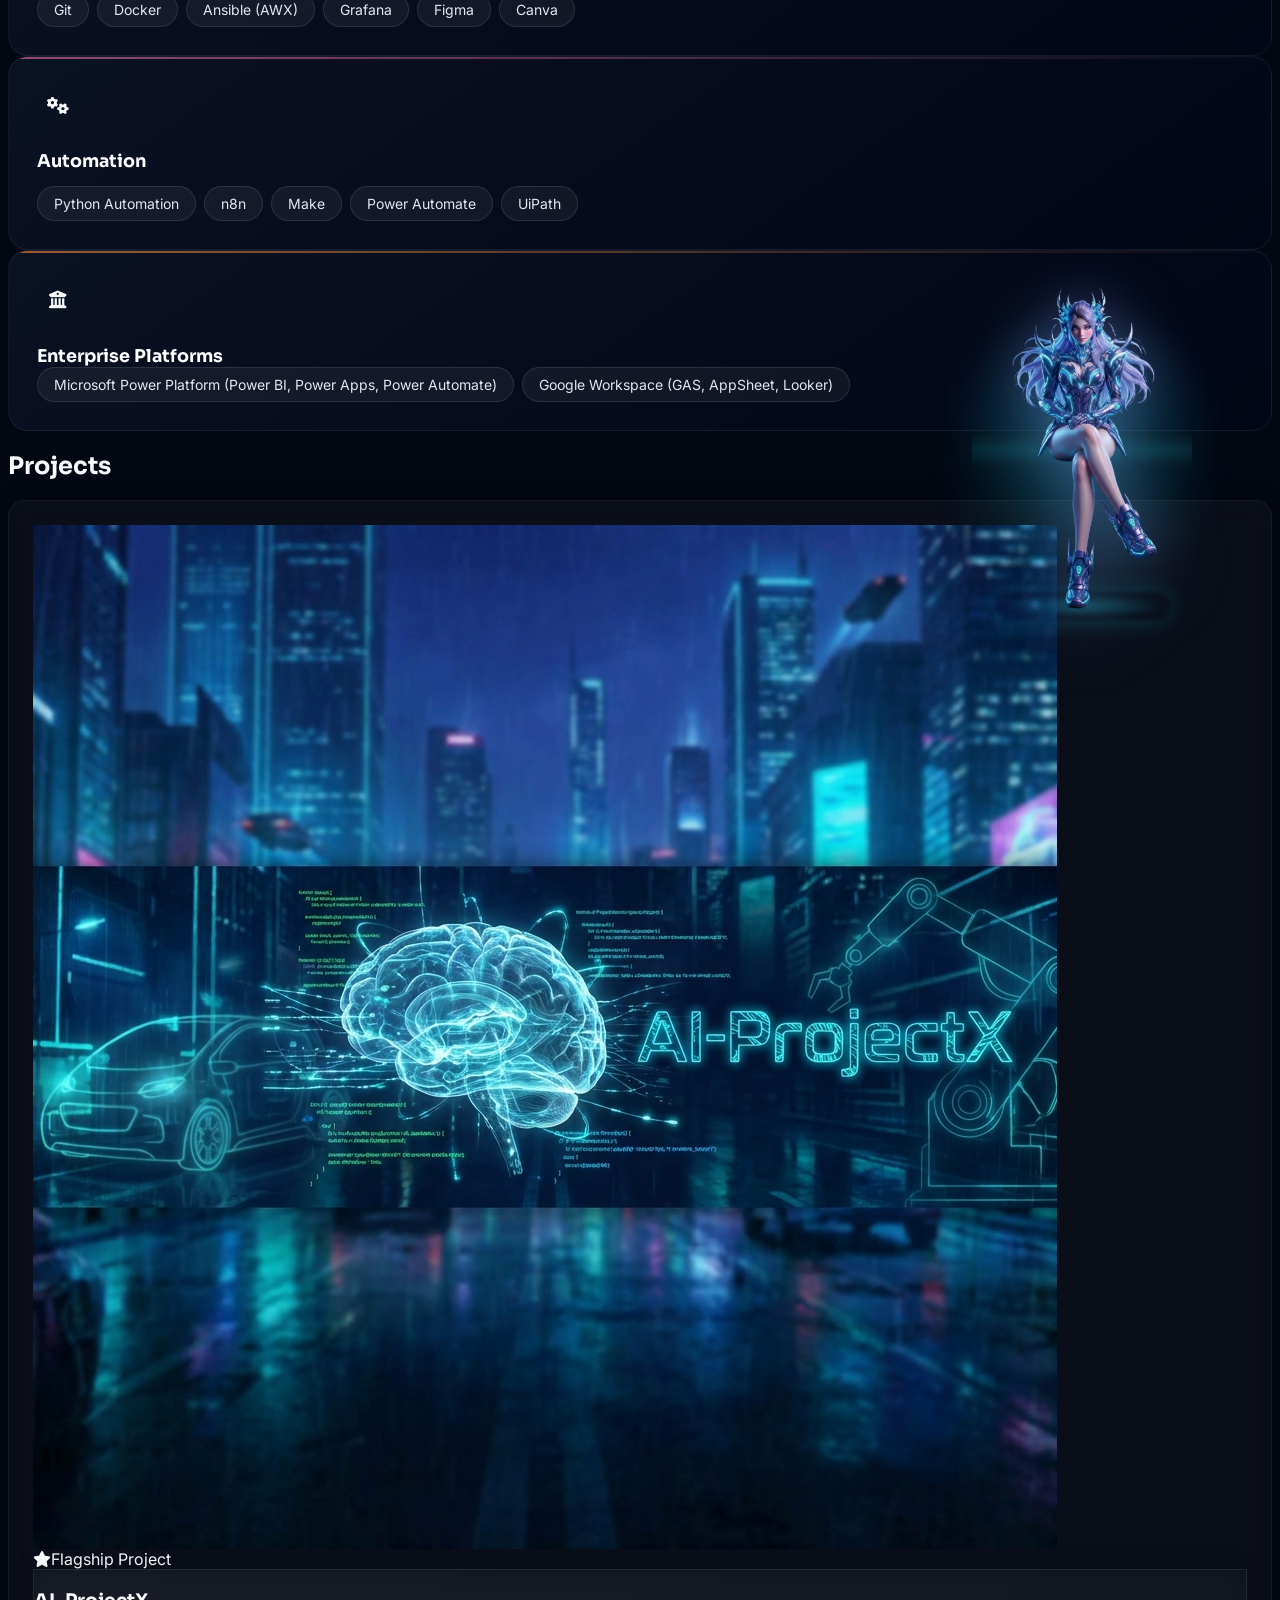
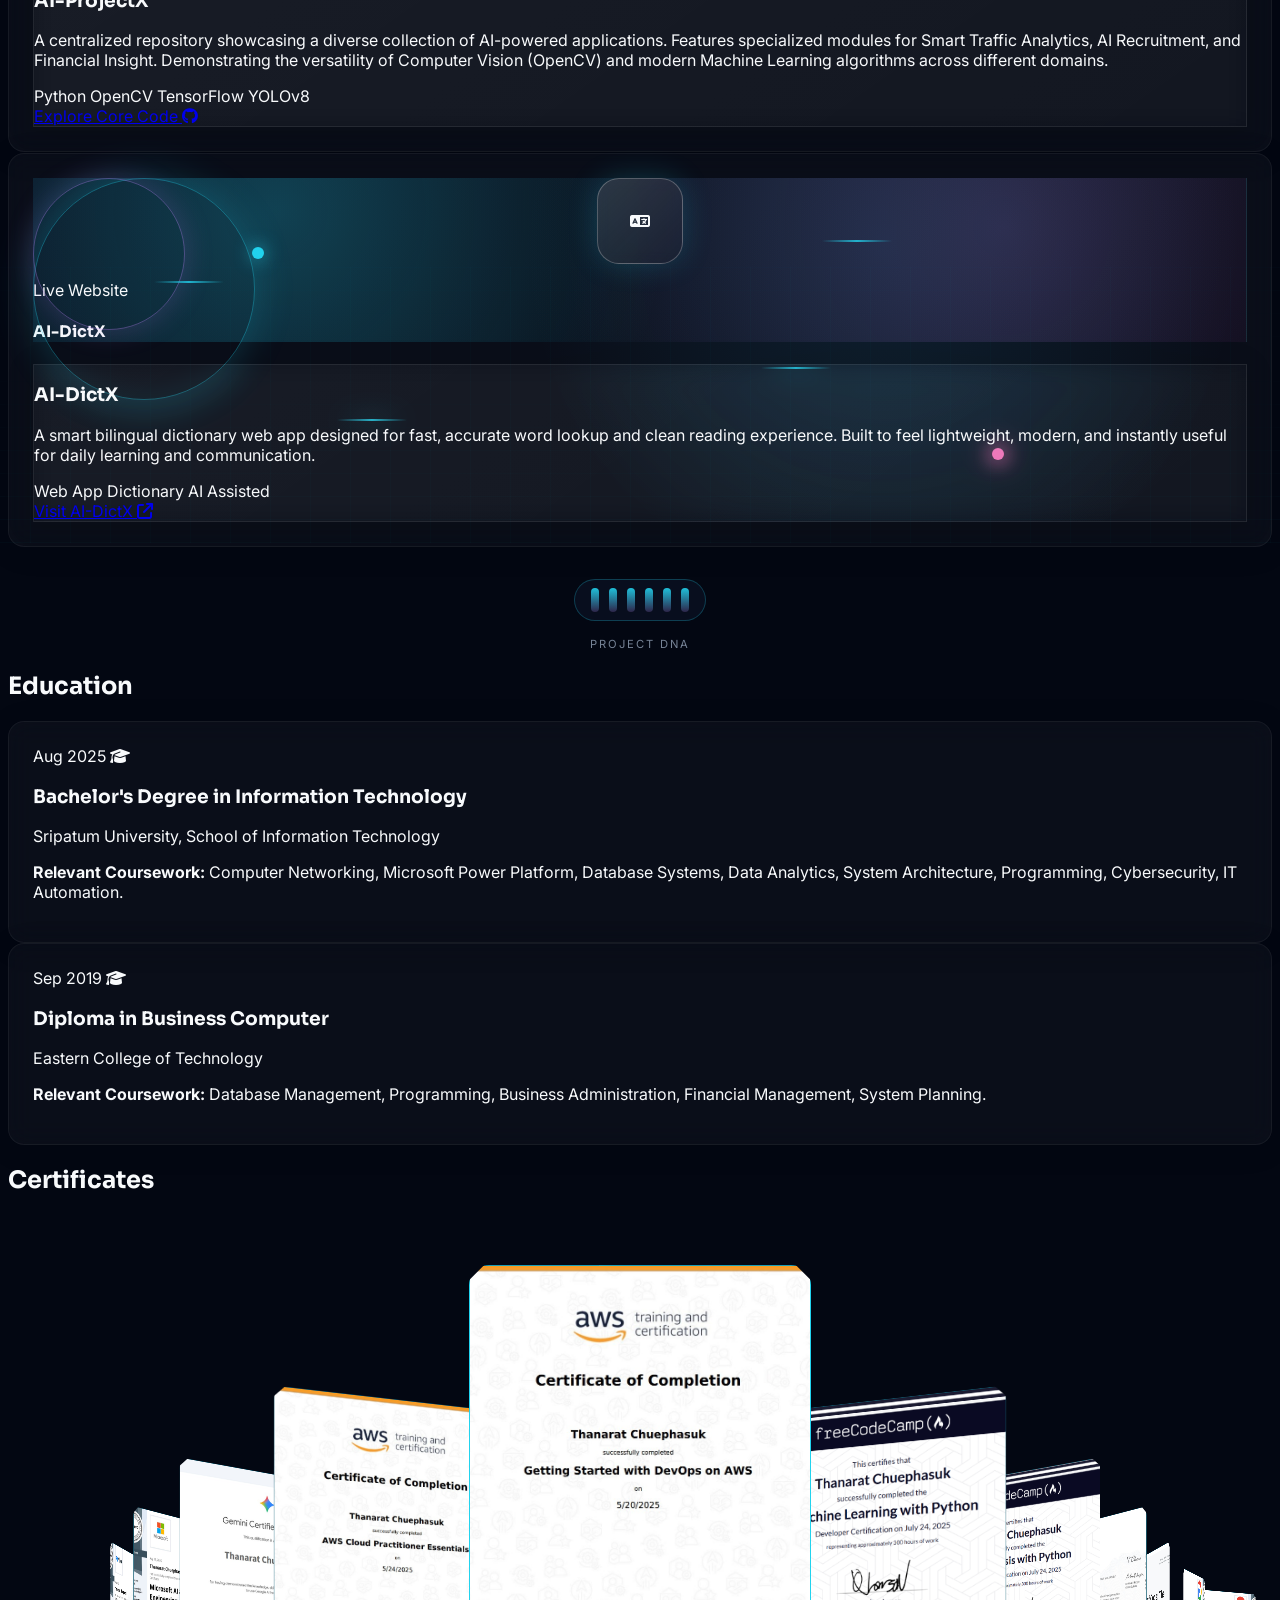
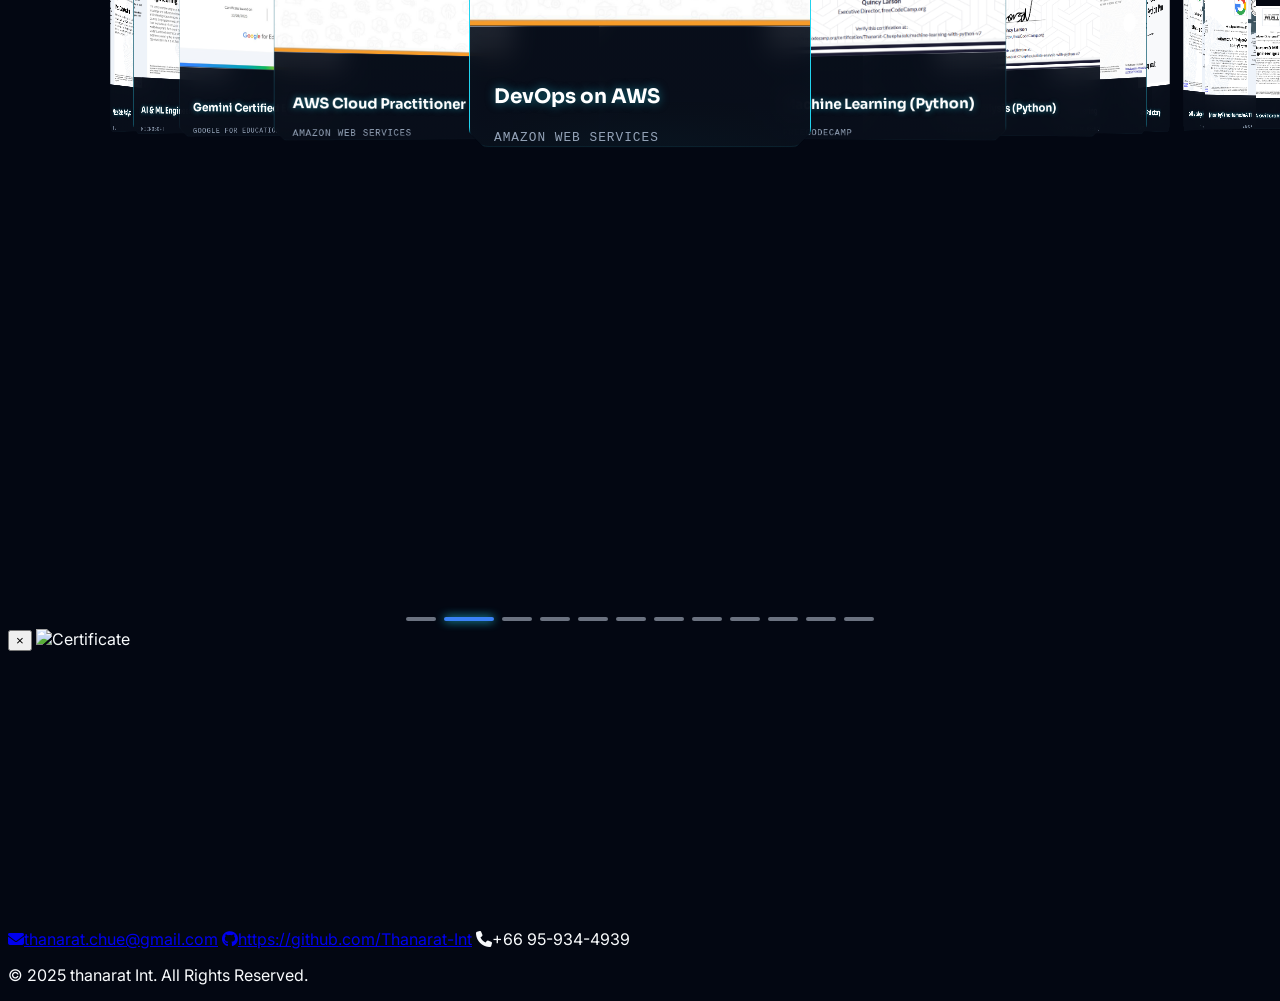
==== commit 04a16c3f: "Remove AI Context Engineer experience entry, sync resume PDF - Drop AI Context Engineer card from ti" ====
--- a/index.html
+++ b/index.html
@@ -267,64 +267,16 @@
                     <!-- Timeline Line -->
                     <div class="exp-timeline-line"></div>
 
-                    <!-- 1. AI Context Engineer (Current) -->
+                    <!-- 1. IT Infrastructure Section Head -->
                     <div class="exp-card-wrap exp-card-right fade-in-section">
                         <div class="exp-node">
                             <div class="exp-node-ring"></div>
-                            <div class="exp-node-dot exp-node-active"></div>
-                        </div>
-                        <div class="exp-card tilt-card exp-card-current">
-                            <div class="exp-card-header">
-                                <span class="exp-badge exp-badge-current">
-                                    <span class="exp-badge-pulse"></span>
-                                    2026
-                                </span>
-                                <div class="exp-card-number">01</div>
-                            </div>
-                            <h3 class="text-2xl md:text-3xl font-bold text-white mt-4">AI Context Engineer</h3>
-                            <p class="exp-company">
-                                <i class="fa-solid fa-building text-xs mr-2 text-cyan-400"></i>
-                                Sirivatana Interprint Public Company Limited
-                            </p>
-                            <div class="exp-divider"></div>
-                            <ul class="exp-details">
-                                <li>
-                                    <span class="exp-detail-icon"><i class="fa-solid fa-microchip"></i></span>
-                                    <span>Design and develop AI-enabled applications and automation solutions for assigned business use cases.</span>
-                                </li>
-                                <li>
-                                    <span class="exp-detail-icon"><i class="fa-solid fa-diagram-project"></i></span>
-                                    <span>Analyze legacy workflows and implement modern tools and AI applications to improve efficiency and support digital transformation.</span>
-                                </li>
-                                <li>
-                                    <span class="exp-detail-icon"><i class="fa-solid fa-people-arrows"></i></span>
-                                    <span>Partner with cross-functional teams to deliver AI-driven solutions aligned with operational needs.</span>
-                                </li>
-                                <li>
-                                    <span class="exp-detail-icon"><i class="fa-solid fa-chart-line"></i></span>
-                                    <span>Manage AI model and digital tool usage with attention to performance, cost efficiency, and return on investment.</span>
-                                </li>
-                            </ul>
-                            <div class="exp-tech-tags">
-                                <span>LLM/RAG</span>
-                                <span>LangChain</span>
-                                <span>FastAPI</span>
-                                <span>Vector DB</span>
-                                <span>AI Automation</span>
-                            </div>
-                        </div>
-                    </div>
-
-                    <!-- 2. IT Infrastructure Section Head -->
-                    <div class="exp-card-wrap exp-card-left fade-in-section">
-                        <div class="exp-node">
-                            <div class="exp-node-ring"></div>
                             <div class="exp-node-dot"></div>
                         </div>
                         <div class="exp-card tilt-card">
                             <div class="exp-card-header">
                                 <span class="exp-badge exp-badge-green">2021 - 2026</span>
-                                <div class="exp-card-number">02</div>
+                                <div class="exp-card-number">01</div>
                             </div>
                             <h3 class="text-2xl md:text-3xl font-bold text-white mt-4">IT Infrastructure Section Head</h3>
                             <p class="exp-company">
@@ -364,8 +316,8 @@
                         </div>
                     </div>
 
-                    <!-- 3. IT Officer -->
-                    <div class="exp-card-wrap exp-card-right fade-in-section">
+                    <!-- 2. IT Officer -->
+                    <div class="exp-card-wrap exp-card-left fade-in-section">
                         <div class="exp-node">
                             <div class="exp-node-ring"></div>
                             <div class="exp-node-dot"></div>
@@ -373,7 +325,7 @@
                         <div class="exp-card tilt-card">
                             <div class="exp-card-header">
                                 <span class="exp-badge exp-badge-blue">2020 - 2021</span>
-                                <div class="exp-card-number">03</div>
+                                <div class="exp-card-number">02</div>
                             </div>
                             <h3 class="text-2xl md:text-3xl font-bold text-white mt-4">IT Officer</h3>
                             <p class="exp-company">
@@ -399,8 +351,8 @@
                         </div>
                     </div>
 
-                    <!-- 4. Game Developer & Admin -->
-                    <div class="exp-card-wrap exp-card-left fade-in-section">
+                    <!-- 3. Game Developer & Admin -->
+                    <div class="exp-card-wrap exp-card-right fade-in-section">
                         <div class="exp-node">
                             <div class="exp-node-ring"></div>
                             <div class="exp-node-dot"></div>
@@ -408,7 +360,7 @@
                         <div class="exp-card tilt-card">
                             <div class="exp-card-header">
                                 <span class="exp-badge exp-badge-purple">2016 - 2018</span>
-                                <div class="exp-card-number">04</div>
+                                <div class="exp-card-number">03</div>
                             </div>
                             <h3 class="text-2xl md:text-3xl font-bold text-white mt-4">Game Developer & Admin</h3>
                             <p class="exp-company">
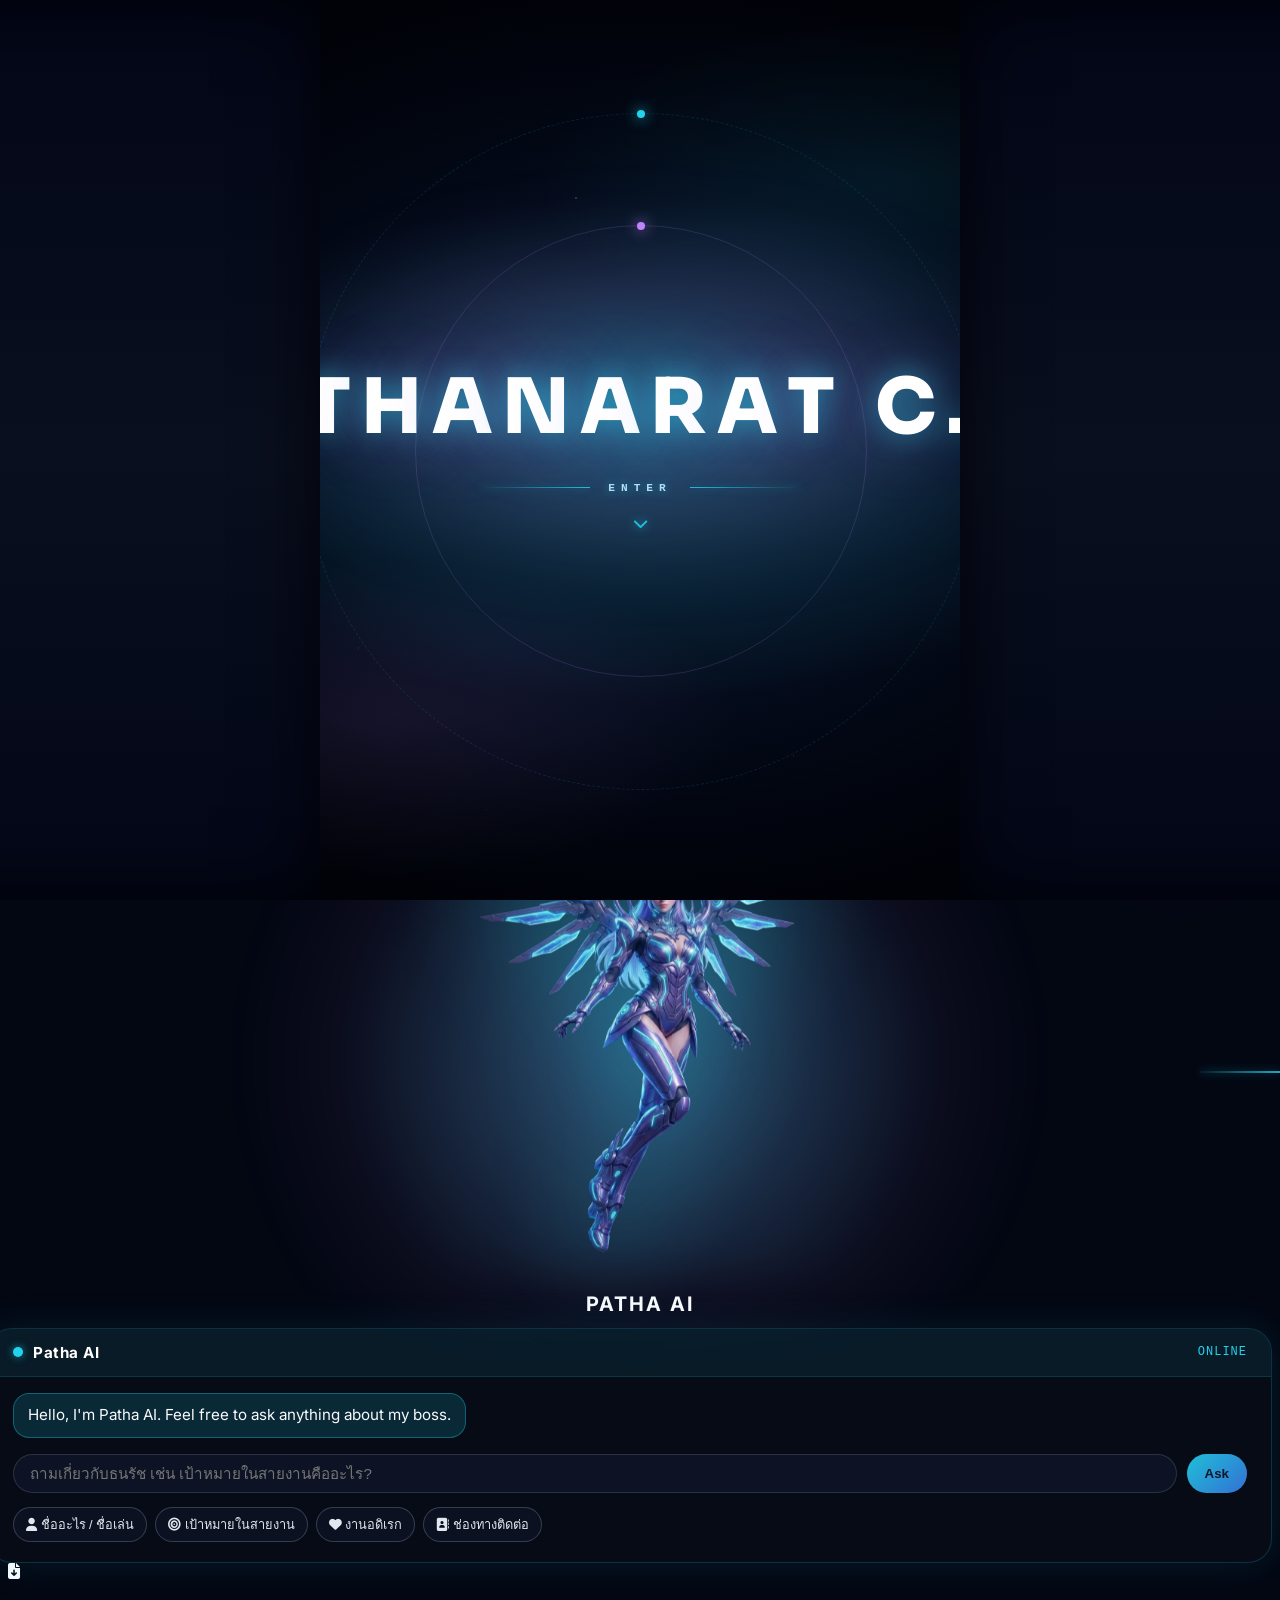
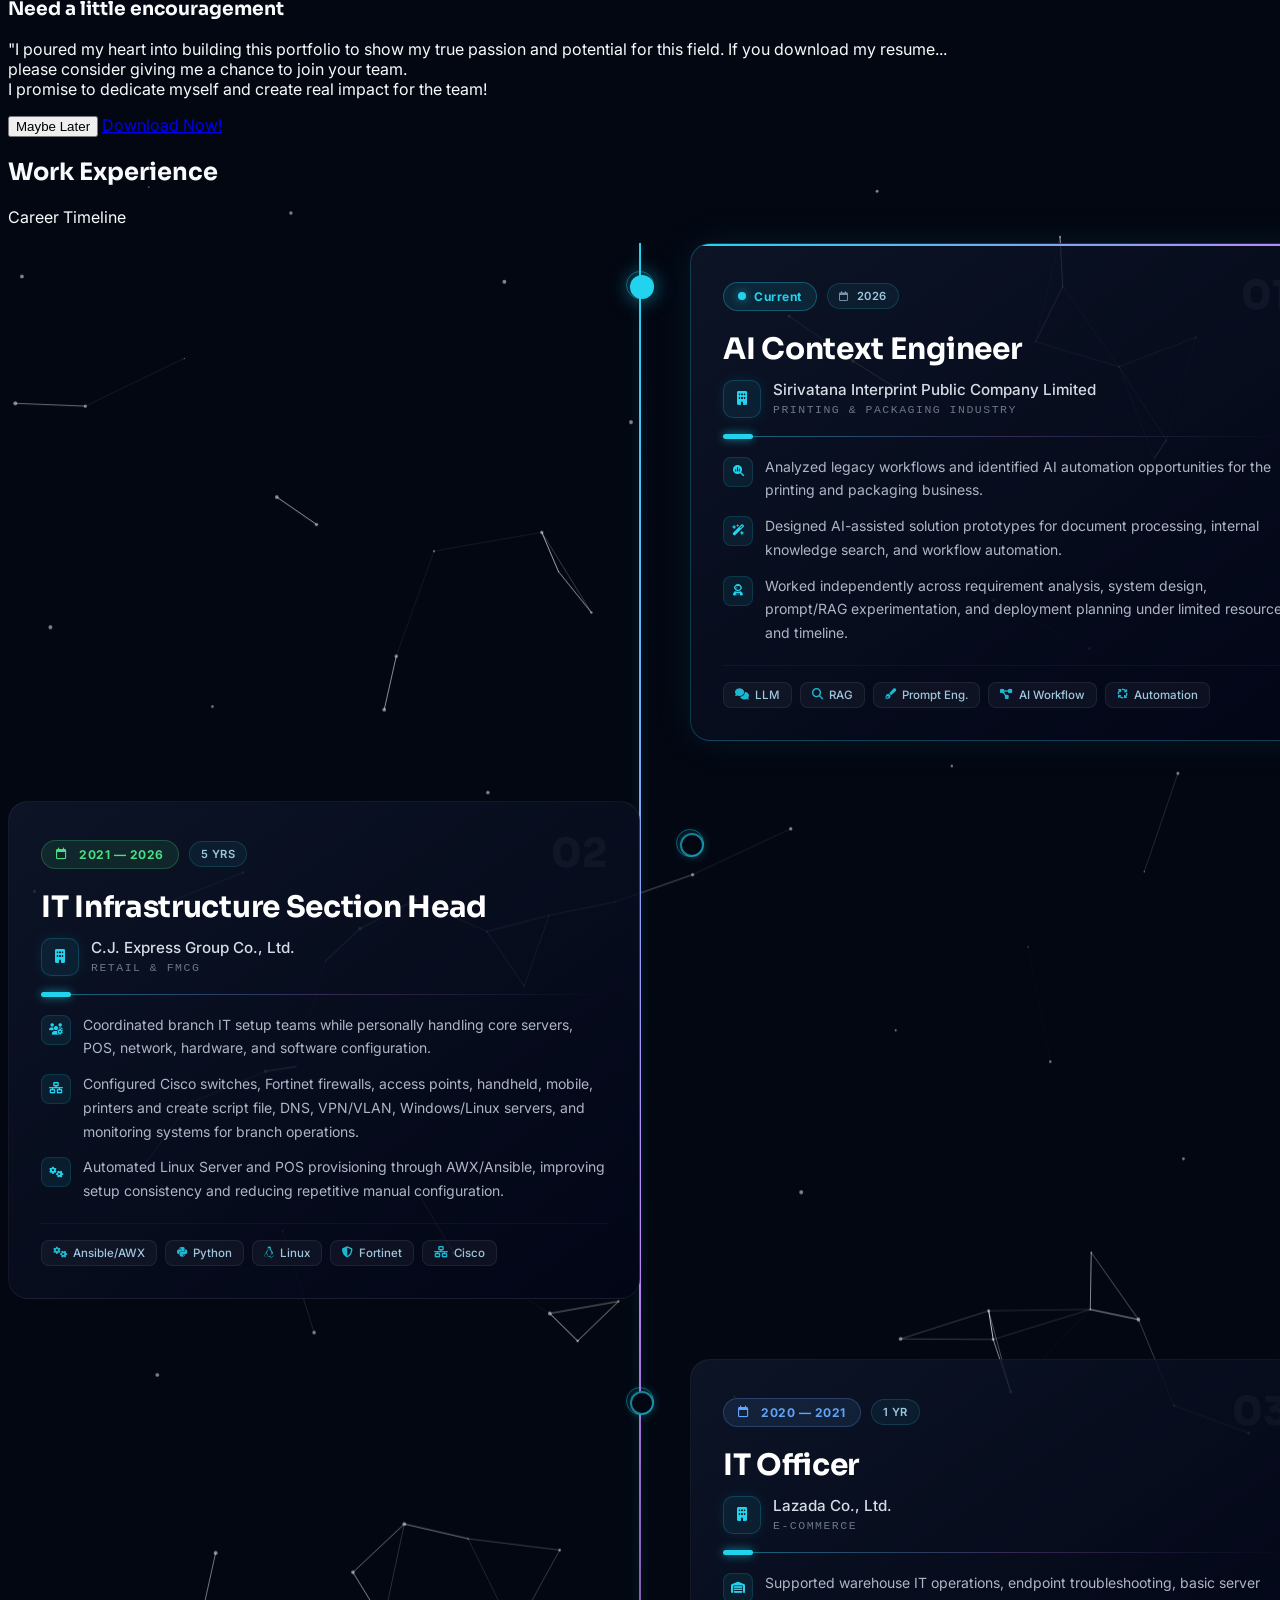
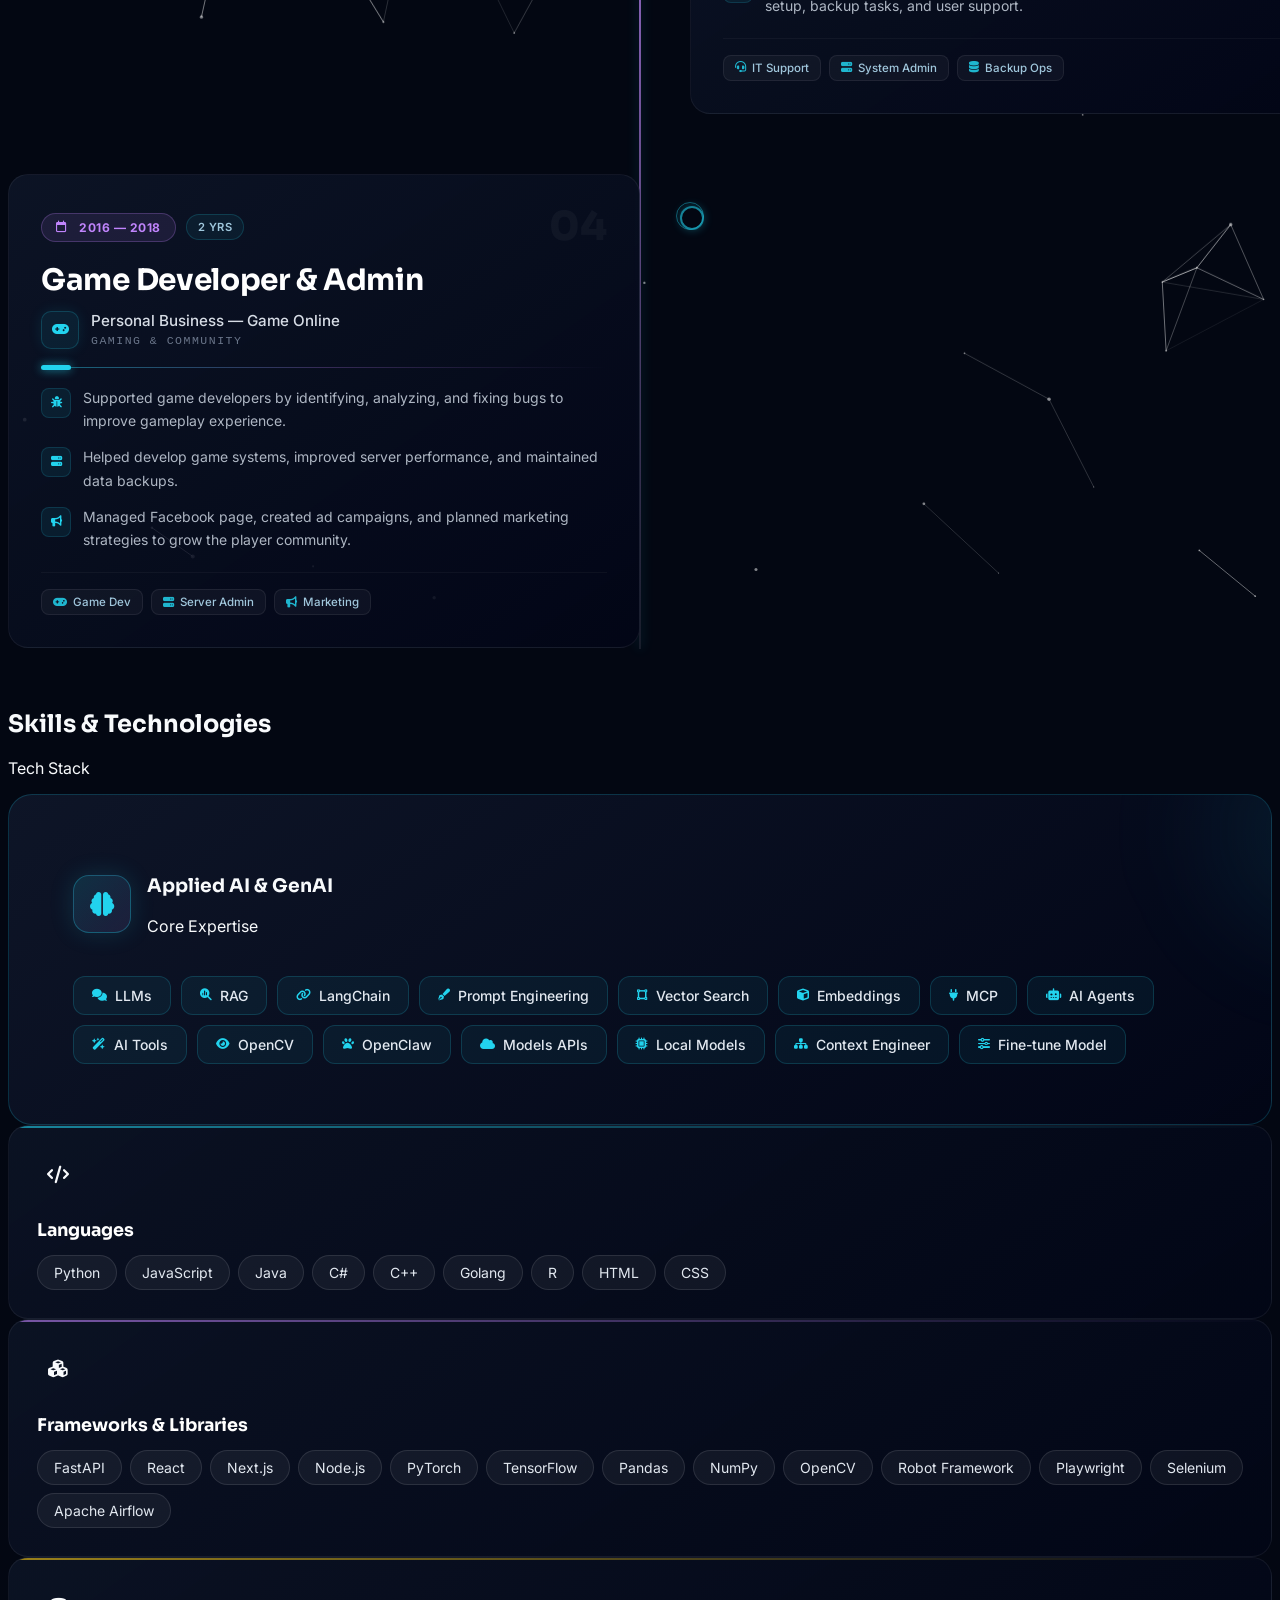
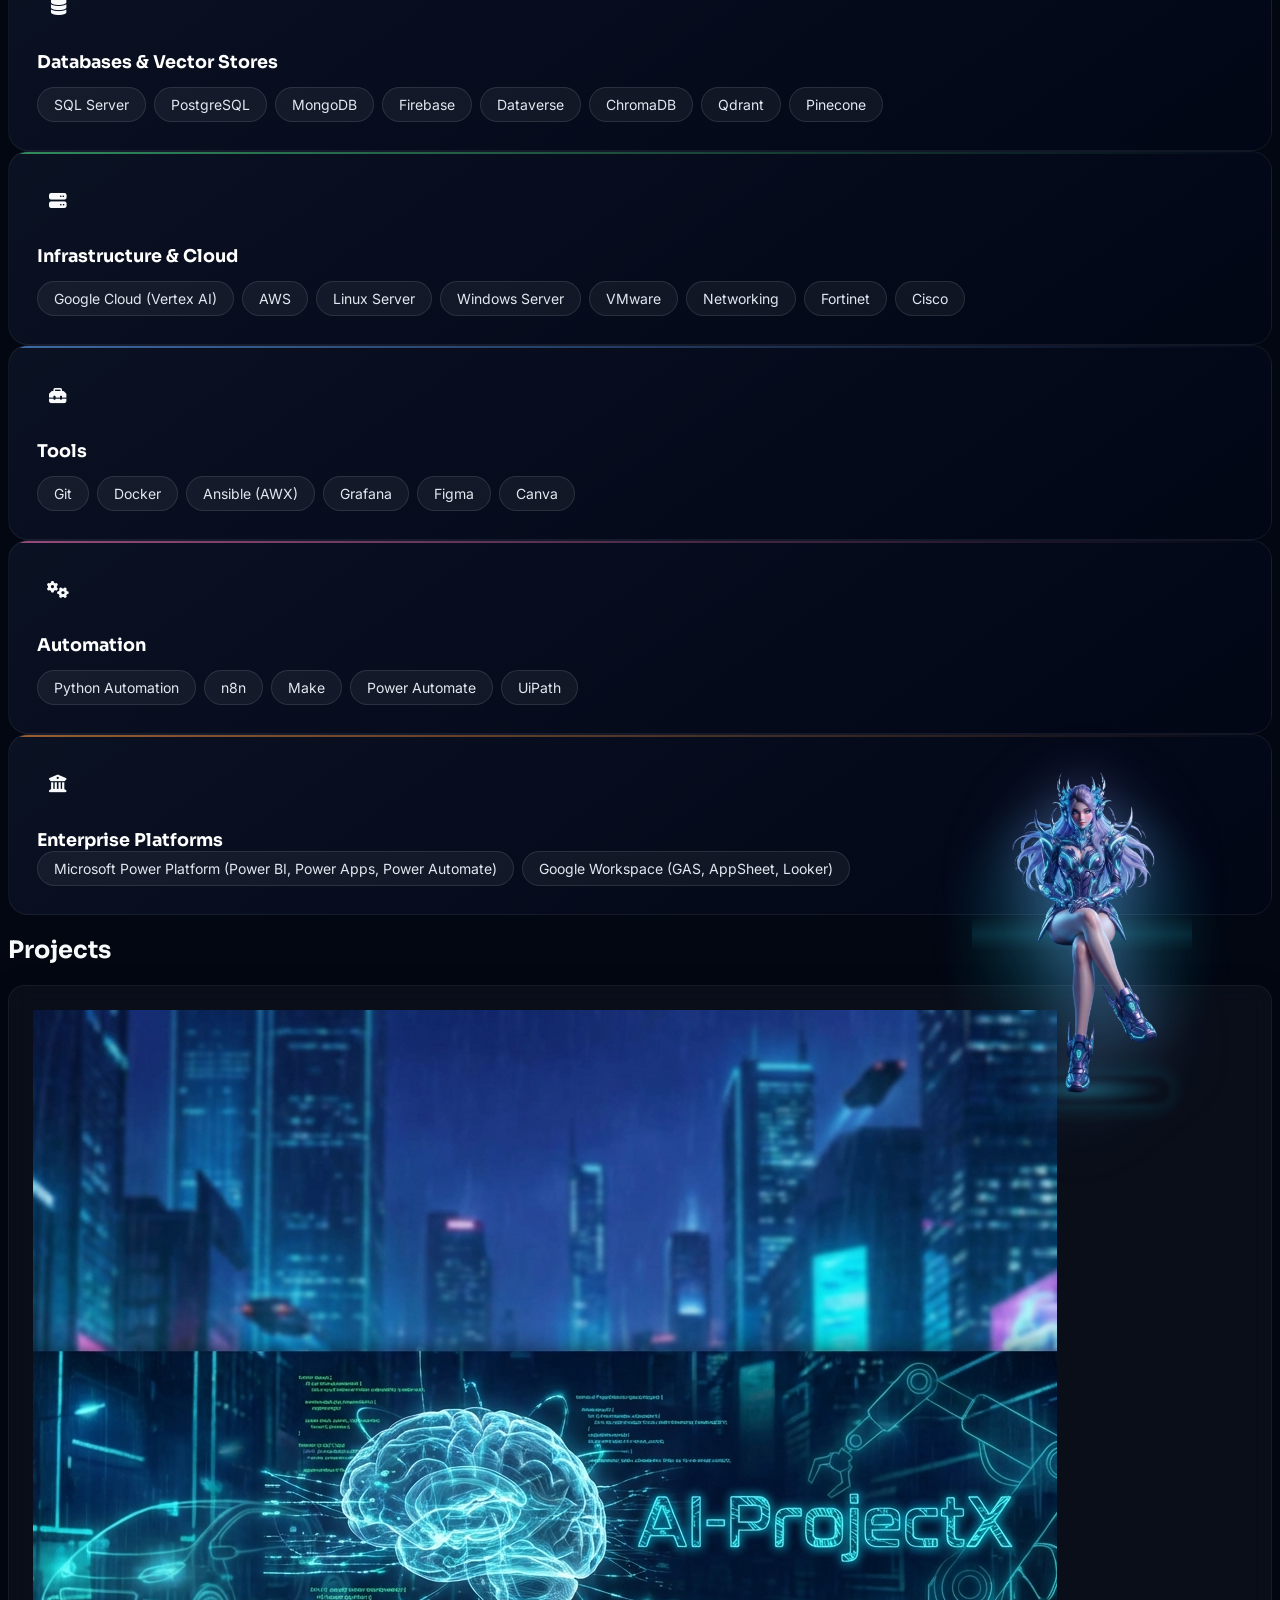
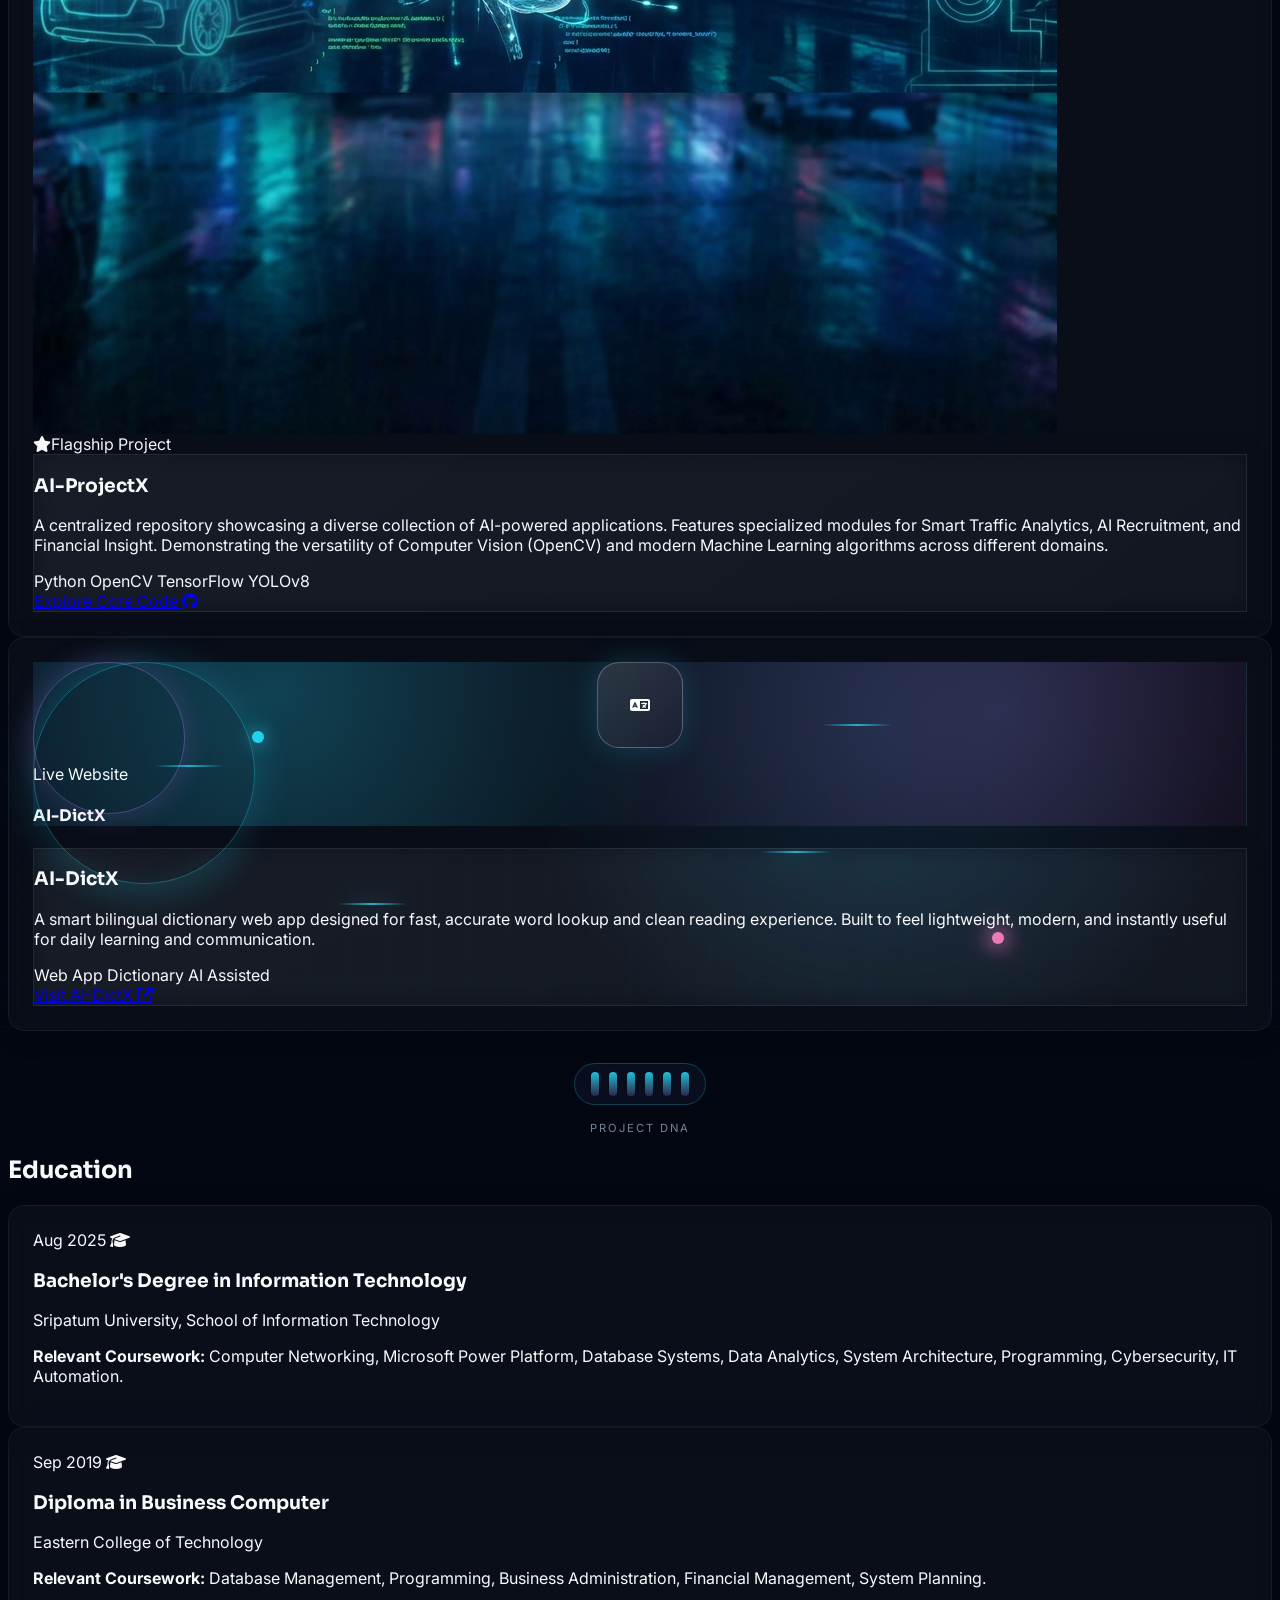
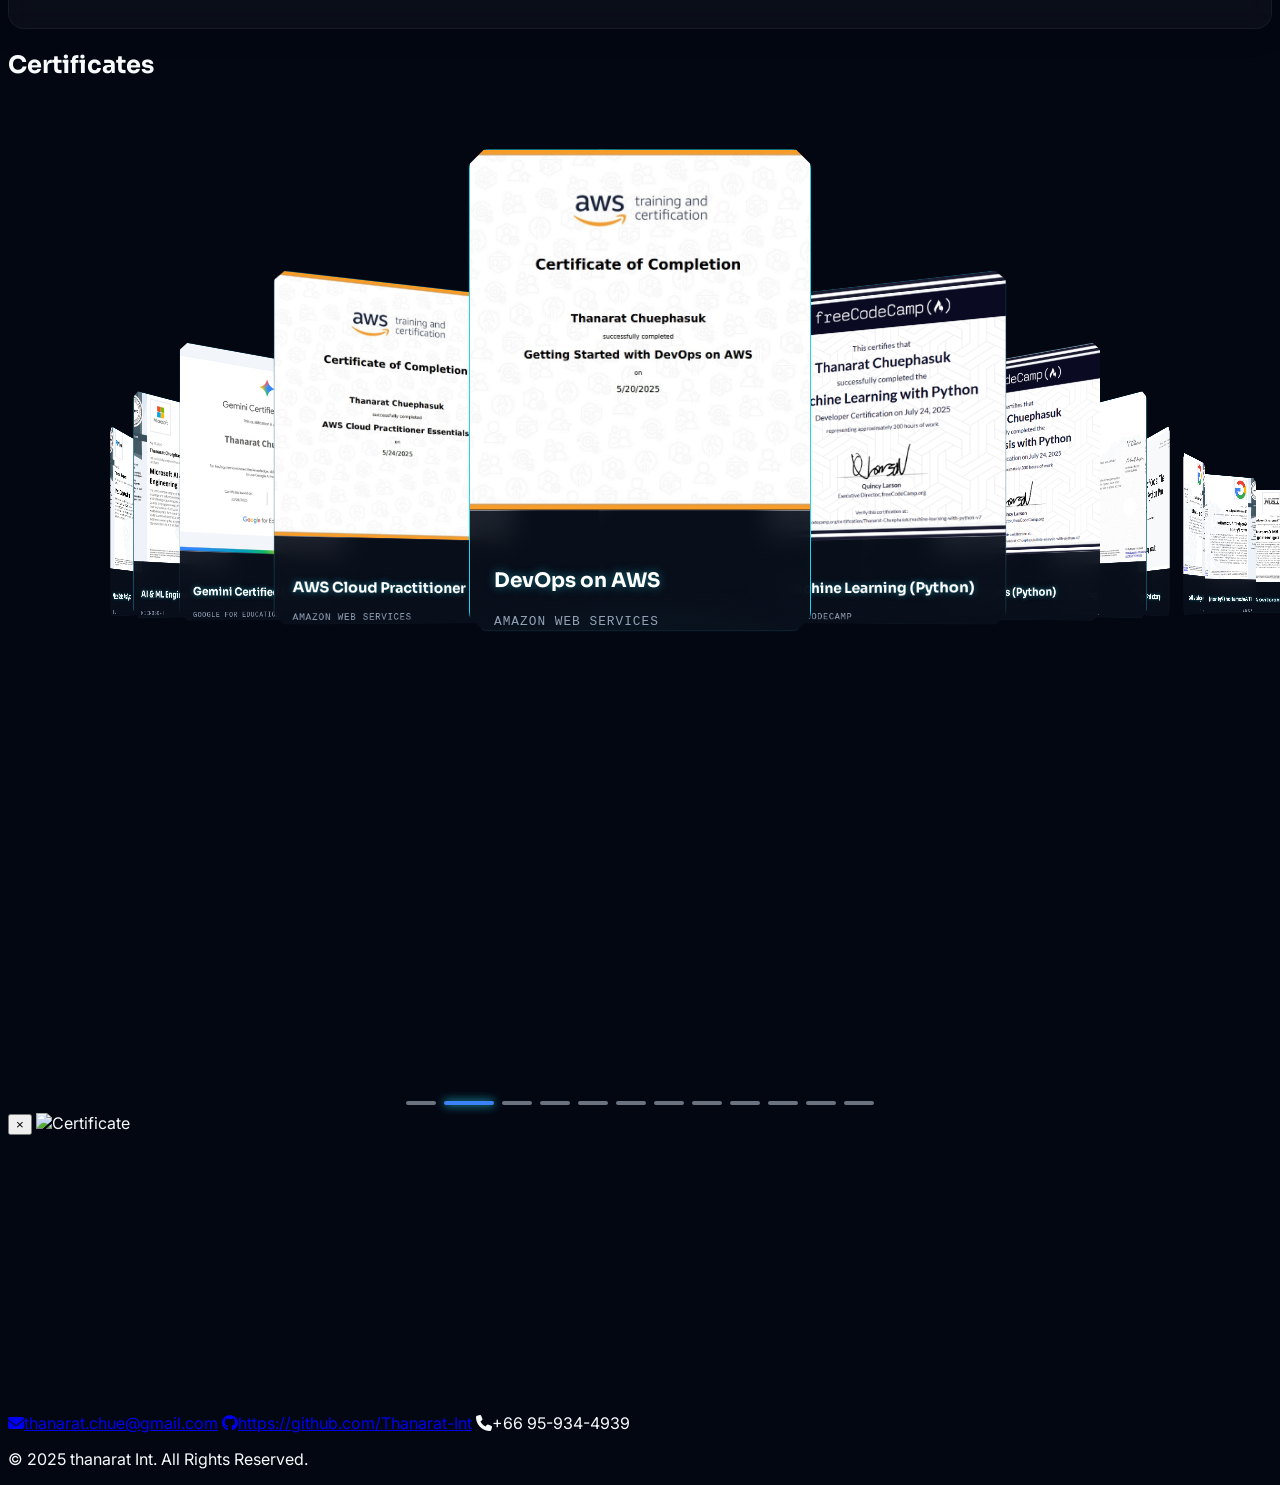
==== commit 5465f920: "Restore AI Context Engineer card with new resume content, polish experience design Content (synced w" ====
--- a/index.html
+++ b/index.html
@@ -267,106 +267,154 @@
                     <!-- Timeline Line -->
                     <div class="exp-timeline-line"></div>
 
-                    <!-- 1. IT Infrastructure Section Head -->
+                    <!-- 1. AI Context Engineer (Current) -->
+                    <div class="exp-card-wrap exp-card-right fade-in-section">
+                        <div class="exp-node">
+                            <div class="exp-node-ring"></div>
+                            <div class="exp-node-dot exp-node-active"></div>
+                        </div>
+                        <div class="exp-card tilt-card exp-card-current">
+                            <div class="exp-card-meta">
+                                <span class="exp-badge exp-badge-current">
+                                    <span class="exp-badge-pulse"></span>
+                                    Current
+                                </span>
+                                <span class="exp-duration"><i class="fa-regular fa-calendar"></i>&nbsp;2026</span>
+                                <div class="exp-card-number">01</div>
+                            </div>
+                            <h3 class="exp-role">AI Context Engineer</h3>
+                            <div class="exp-company-row">
+                                <span class="exp-company-icon"><i class="fa-solid fa-building"></i></span>
+                                <div>
+                                    <p class="exp-company-name">Sirivatana Interprint Public Company Limited</p>
+                                    <p class="exp-company-sector">Printing &amp; Packaging Industry</p>
+                                </div>
+                            </div>
+                            <div class="exp-divider"></div>
+                            <ul class="exp-details">
+                                <li>
+                                    <span class="exp-detail-icon"><i class="fa-solid fa-magnifying-glass-chart"></i></span>
+                                    <span>Analyzed legacy workflows and identified AI automation opportunities for the printing and packaging business.</span>
+                                </li>
+                                <li>
+                                    <span class="exp-detail-icon"><i class="fa-solid fa-wand-magic-sparkles"></i></span>
+                                    <span>Designed AI-assisted solution prototypes for document processing, internal knowledge search, and workflow automation.</span>
+                                </li>
+                                <li>
+                                    <span class="exp-detail-icon"><i class="fa-solid fa-user-astronaut"></i></span>
+                                    <span>Worked independently across requirement analysis, system design, prompt/RAG experimentation, and deployment planning under limited resources and timeline.</span>
+                                </li>
+                            </ul>
+                            <div class="exp-tech-tags">
+                                <span><i class="fa-solid fa-comments"></i> LLM</span>
+                                <span><i class="fa-solid fa-magnifying-glass"></i> RAG</span>
+                                <span><i class="fa-solid fa-pen-fancy"></i> Prompt Eng.</span>
+                                <span><i class="fa-solid fa-diagram-project"></i> AI Workflow</span>
+                                <span><i class="fa-solid fa-arrows-spin"></i> Automation</span>
+                            </div>
+                        </div>
+                    </div>
+
+                    <!-- 2. IT Infrastructure Section Head -->
+                    <div class="exp-card-wrap exp-card-left fade-in-section">
+                        <div class="exp-node">
+                            <div class="exp-node-ring"></div>
+                            <div class="exp-node-dot"></div>
+                        </div>
+                        <div class="exp-card tilt-card">
+                            <div class="exp-card-meta">
+                                <span class="exp-badge exp-badge-green"><i class="fa-regular fa-calendar"></i>&nbsp;2021 — 2026</span>
+                                <span class="exp-duration">5 yrs</span>
+                                <div class="exp-card-number">02</div>
+                            </div>
+                            <h3 class="exp-role">IT Infrastructure Section Head</h3>
+                            <div class="exp-company-row">
+                                <span class="exp-company-icon"><i class="fa-solid fa-building"></i></span>
+                                <div>
+                                    <p class="exp-company-name">C.J. Express Group Co., Ltd.</p>
+                                    <p class="exp-company-sector">Retail &amp; FMCG</p>
+                                </div>
+                            </div>
+                            <div class="exp-divider"></div>
+                            <ul class="exp-details">
+                                <li>
+                                    <span class="exp-detail-icon"><i class="fa-solid fa-users-gear"></i></span>
+                                    <span>Coordinated branch IT setup teams while personally handling core servers, POS, network, hardware, and software configuration.</span>
+                                </li>
+                                <li>
+                                    <span class="exp-detail-icon"><i class="fa-solid fa-network-wired"></i></span>
+                                    <span>Configured Cisco switches, Fortinet firewalls, access points, handheld, mobile, printers and create script file, DNS, VPN/VLAN, Windows/Linux servers, and monitoring systems for branch operations.</span>
+                                </li>
+                                <li>
+                                    <span class="exp-detail-icon"><i class="fa-solid fa-gears"></i></span>
+                                    <span>Automated Linux Server and POS provisioning through AWX/Ansible, improving setup consistency and reducing repetitive manual configuration.</span>
+                                </li>
+                            </ul>
+                            <div class="exp-tech-tags">
+                                <span><i class="fa-solid fa-gears"></i> Ansible/AWX</span>
+                                <span><i class="fa-brands fa-python"></i> Python</span>
+                                <span><i class="fa-brands fa-linux"></i> Linux</span>
+                                <span><i class="fa-solid fa-shield-halved"></i> Fortinet</span>
+                                <span><i class="fa-solid fa-network-wired"></i> Cisco</span>
+                            </div>
+                        </div>
+                    </div>
+
+                    <!-- 3. IT Officer -->
                     <div class="exp-card-wrap exp-card-right fade-in-section">
                         <div class="exp-node">
                             <div class="exp-node-ring"></div>
                             <div class="exp-node-dot"></div>
                         </div>
                         <div class="exp-card tilt-card">
-                            <div class="exp-card-header">
-                                <span class="exp-badge exp-badge-green">2021 - 2026</span>
-                                <div class="exp-card-number">01</div>
-                            </div>
-                            <h3 class="text-2xl md:text-3xl font-bold text-white mt-4">IT Infrastructure Section Head</h3>
-                            <p class="exp-company">
-                                <i class="fa-solid fa-building text-xs mr-2 text-cyan-400"></i>
-                                C.J. Express Group Co., Ltd.
-                            </p>
+                            <div class="exp-card-meta">
+                                <span class="exp-badge exp-badge-blue"><i class="fa-regular fa-calendar"></i>&nbsp;2020 — 2021</span>
+                                <span class="exp-duration">1 yr</span>
+                                <div class="exp-card-number">03</div>
+                            </div>
+                            <h3 class="exp-role">IT Officer</h3>
+                            <div class="exp-company-row">
+                                <span class="exp-company-icon"><i class="fa-solid fa-building"></i></span>
+                                <div>
+                                    <p class="exp-company-name">Lazada Co., Ltd.</p>
+                                    <p class="exp-company-sector">E-commerce</p>
+                                </div>
+                            </div>
                             <div class="exp-divider"></div>
                             <ul class="exp-details">
                                 <li>
-                                    <span class="exp-detail-icon"><i class="fa-solid fa-users-gear"></i></span>
-                                    <span>Led infrastructure rollout for new branches, ensuring reliable deployment, high availability, and on-time readiness.</span>
-                                </li>
-                                <li>
-                                    <span class="exp-detail-icon"><i class="fa-solid fa-gears"></i></span>
-                                    <span>Automated Linux and POS provisioning using AWX (Ansible).</span>
-                                </li>
-                                <li>
-                                    <span class="exp-detail-icon"><i class="fa-brands fa-python"></i></span>
-                                    <span>Built Python scripts to streamline system administration and operational tasks.</span>
-                                </li>
-                                <li>
-                                    <span class="exp-detail-icon"><i class="fa-solid fa-bug-slash"></i></span>
-                                    <span>Troubleshot deployment and configuration issues across branch environments.</span>
-                                </li>
-                                <li>
-                                    <span class="exp-detail-icon"><i class="fa-solid fa-network-wired"></i></span>
-                                    <span>Managed enterprise network infrastructure including Fortinet, Cisco, and access points.</span>
+                                    <span class="exp-detail-icon"><i class="fa-solid fa-warehouse"></i></span>
+                                    <span>Supported warehouse IT operations, endpoint troubleshooting, basic server setup, backup tasks, and user support.</span>
                                 </li>
                             </ul>
                             <div class="exp-tech-tags">
-                                <span>Ansible/AWX</span>
-                                <span>Python</span>
-                                <span>Linux</span>
-                                <span>Fortinet</span>
-                                <span>Cisco</span>
-                            </div>
-                        </div>
-                    </div>
-
-                    <!-- 2. IT Officer -->
+                                <span><i class="fa-solid fa-headset"></i> IT Support</span>
+                                <span><i class="fa-solid fa-server"></i> System Admin</span>
+                                <span><i class="fa-solid fa-database"></i> Backup Ops</span>
+                            </div>
+                        </div>
+                    </div>
+
+                    <!-- 4. Game Developer & Admin -->
                     <div class="exp-card-wrap exp-card-left fade-in-section">
                         <div class="exp-node">
                             <div class="exp-node-ring"></div>
                             <div class="exp-node-dot"></div>
                         </div>
                         <div class="exp-card tilt-card">
-                            <div class="exp-card-header">
-                                <span class="exp-badge exp-badge-blue">2020 - 2021</span>
-                                <div class="exp-card-number">02</div>
-                            </div>
-                            <h3 class="text-2xl md:text-3xl font-bold text-white mt-4">IT Officer</h3>
-                            <p class="exp-company">
-                                <i class="fa-solid fa-building text-xs mr-2 text-cyan-400"></i>
-                                Lazada Co., Ltd.
-                            </p>
-                            <div class="exp-divider"></div>
-                            <ul class="exp-details">
-                                <li>
-                                    <span class="exp-detail-icon"><i class="fa-solid fa-warehouse"></i></span>
-                                    <span>Maintained warehouse IT systems, supported basic server setup, and provided remote troubleshooting.</span>
-                                </li>
-                                <li>
-                                    <span class="exp-detail-icon"><i class="fa-solid fa-database"></i></span>
-                                    <span>Managed backups and automated routine tasks to improve support efficiency.</span>
-                                </li>
-                            </ul>
-                            <div class="exp-tech-tags">
-                                <span>IT Support</span>
-                                <span>System Admin</span>
-                                <span>Warehouse Ops</span>
-                            </div>
-                        </div>
-                    </div>
-
-                    <!-- 3. Game Developer & Admin -->
-                    <div class="exp-card-wrap exp-card-right fade-in-section">
-                        <div class="exp-node">
-                            <div class="exp-node-ring"></div>
-                            <div class="exp-node-dot"></div>
-                        </div>
-                        <div class="exp-card tilt-card">
-                            <div class="exp-card-header">
-                                <span class="exp-badge exp-badge-purple">2016 - 2018</span>
-                                <div class="exp-card-number">03</div>
-                            </div>
-                            <h3 class="text-2xl md:text-3xl font-bold text-white mt-4">Game Developer & Admin</h3>
-                            <p class="exp-company">
-                                <i class="fa-solid fa-gamepad text-xs mr-2 text-cyan-400"></i>
-                                Personal Business Game Online
-                            </p>
+                            <div class="exp-card-meta">
+                                <span class="exp-badge exp-badge-purple"><i class="fa-regular fa-calendar"></i>&nbsp;2016 — 2018</span>
+                                <span class="exp-duration">2 yrs</span>
+                                <div class="exp-card-number">04</div>
+                            </div>
+                            <h3 class="exp-role">Game Developer &amp; Admin</h3>
+                            <div class="exp-company-row">
+                                <span class="exp-company-icon"><i class="fa-solid fa-gamepad"></i></span>
+                                <div>
+                                    <p class="exp-company-name">Personal Business — Game Online</p>
+                                    <p class="exp-company-sector">Gaming &amp; Community</p>
+                                </div>
+                            </div>
                             <div class="exp-divider"></div>
                             <ul class="exp-details">
                                 <li>
@@ -379,17 +427,13 @@
                                 </li>
                                 <li>
                                     <span class="exp-detail-icon"><i class="fa-solid fa-bullhorn"></i></span>
-                                    <span>Managed Facebook page, created ad campaigns, and planned marketing strategies.</span>
-                                </li>
-                                <li>
-                                    <span class="exp-detail-icon"><i class="fa-solid fa-users"></i></span>
-                                    <span>Developed engaging content to grow the player community and increase user retention.</span>
+                                    <span>Managed Facebook page, created ad campaigns, and planned marketing strategies to grow the player community.</span>
                                 </li>
                             </ul>
                             <div class="exp-tech-tags">
-                                <span>Game Dev</span>
-                                <span>Server Admin</span>
-                                <span>Marketing</span>
+                                <span><i class="fa-solid fa-gamepad"></i> Game Dev</span>
+                                <span><i class="fa-solid fa-server"></i> Server Admin</span>
+                                <span><i class="fa-solid fa-bullhorn"></i> Marketing</span>
                             </div>
                         </div>
                     </div>
--- a/css/style.css
+++ b/css/style.css
@@ -2375,6 +2375,33 @@
     justify-content: space-between;
 }
 
+/* New meta row — badge + duration + number */
+.exp-card-meta {
+    display: flex;
+    align-items: center;
+    gap: 10px;
+    flex-wrap: wrap;
+}
+.exp-card-meta .exp-card-number {
+    margin-left: auto;
+}
+
+.exp-duration {
+    display: inline-flex;
+    align-items: center;
+    gap: 5px;
+    padding: 5px 11px;
+    font-size: 0.7rem;
+    font-weight: 600;
+    letter-spacing: 0.5px;
+    color: rgba(186, 230, 253, 0.85);
+    background: rgba(34, 211, 238, 0.06);
+    border: 1px solid rgba(34, 211, 238, 0.18);
+    border-radius: 9999px;
+    text-transform: uppercase;
+}
+.exp-duration i { font-size: 0.65rem; opacity: 0.7; }
+
 .exp-card-number {
     font-size: 2.5rem;
     font-weight: 800;
@@ -2439,13 +2466,77 @@
     margin-top: 6px;
 }
 
+/* Role title — replaces inline classes */
+.exp-role {
+    font-family: 'Sora', sans-serif;
+    font-size: 1.55rem;
+    font-weight: 700;
+    color: #fff;
+    margin-top: 16px;
+    margin-bottom: 12px;
+    letter-spacing: -0.01em;
+    line-height: 1.2;
+}
+@media (min-width: 768px) {
+    .exp-role { font-size: 1.85rem; }
+}
+
+/* Company row — icon + name + sector */
+.exp-company-row {
+    display: flex;
+    align-items: flex-start;
+    gap: 12px;
+    margin-bottom: 4px;
+}
+.exp-company-icon {
+    flex-shrink: 0;
+    width: 36px;
+    height: 36px;
+    border-radius: 10px;
+    display: flex;
+    align-items: center;
+    justify-content: center;
+    background: rgba(34, 211, 238, 0.08);
+    border: 1px solid rgba(34, 211, 238, 0.2);
+    color: var(--verse-accent-cyan);
+    font-size: 0.85rem;
+    box-shadow: 0 0 14px rgba(34, 211, 238, 0.1);
+}
+.exp-company-name {
+    color: rgba(226, 232, 240, 0.95);
+    font-size: 0.95rem;
+    font-weight: 500;
+    margin: 0;
+    line-height: 1.3;
+}
+.exp-company-sector {
+    color: rgba(148, 163, 184, 0.7);
+    font-size: 0.72rem;
+    font-family: 'Courier New', monospace;
+    text-transform: uppercase;
+    letter-spacing: 1.5px;
+    margin: 4px 0 0 0;
+}
+
 /* Divider */
 .exp-divider {
-    width: 40px;
-    height: 2px;
-    background: linear-gradient(90deg, var(--verse-accent-cyan), transparent);
-    margin: 16px 0;
+    width: 100%;
+    height: 1px;
+    background: linear-gradient(90deg, rgba(34, 211, 238, 0.45), rgba(192, 132, 252, 0.25), transparent);
+    margin: 18px 0;
     border-radius: 9999px;
+    position: relative;
+}
+.exp-divider::before {
+    content: '';
+    position: absolute;
+    left: 0;
+    top: -2px;
+    width: 30px;
+    height: 5px;
+    background: var(--verse-accent-cyan);
+    border-radius: 9999px;
+    box-shadow: 0 0 10px rgba(34, 211, 238, 0.7);
 }
 
 /* Details List */
@@ -2493,21 +2584,32 @@
 }
 
 .exp-tech-tags span {
-    padding: 4px 12px;
+    display: inline-flex;
+    align-items: center;
+    gap: 6px;
+    padding: 5px 11px;
     border-radius: 8px;
-    font-size: 0.75rem;
+    font-size: 0.72rem;
     font-weight: 500;
-    color: rgba(148, 163, 184, 0.9);
+    color: rgba(186, 230, 253, 0.85);
     background: rgba(255, 255, 255, 0.04);
-    border: 1px solid rgba(255, 255, 255, 0.06);
-    transition: all 0.2s ease;
+    border: 1px solid rgba(255, 255, 255, 0.07);
+    transition: transform 0.2s ease, border-color 0.2s ease, color 0.2s ease, background 0.2s ease, box-shadow 0.2s ease;
+}
+.exp-tech-tags span i {
+    color: var(--verse-accent-cyan);
+    font-size: 0.7rem;
+    opacity: 0.85;
 }
 
 .exp-tech-tags span:hover {
-    border-color: rgba(34, 211, 238, 0.3);
-    color: var(--verse-accent-cyan);
-    background: rgba(34, 211, 238, 0.06);
-}
+    border-color: rgba(34, 211, 238, 0.45);
+    color: #fff;
+    background: rgba(34, 211, 238, 0.1);
+    box-shadow: 0 0 12px rgba(34, 211, 238, 0.18);
+    transform: translateY(-1px);
+}
+.exp-tech-tags span:hover i { opacity: 1; }
 
 /* Responsive */
 @media (max-width: 767px) {
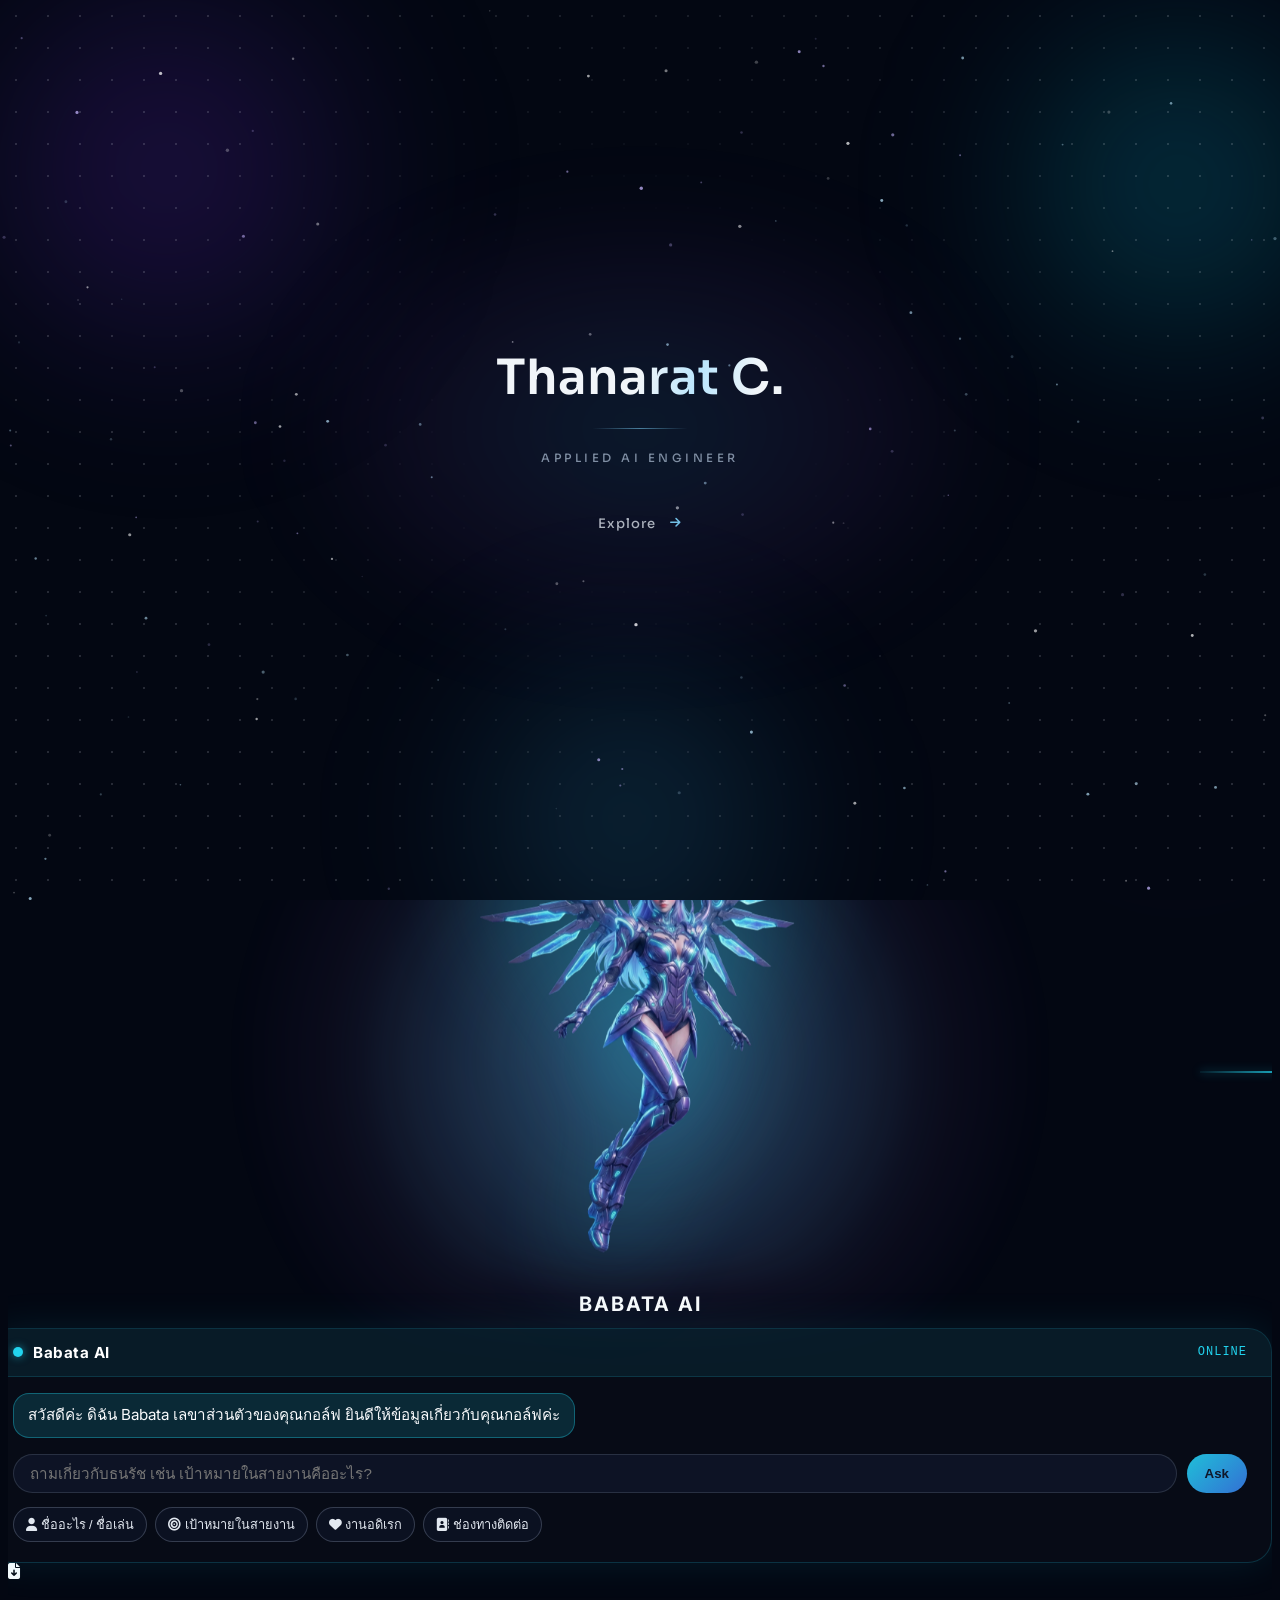
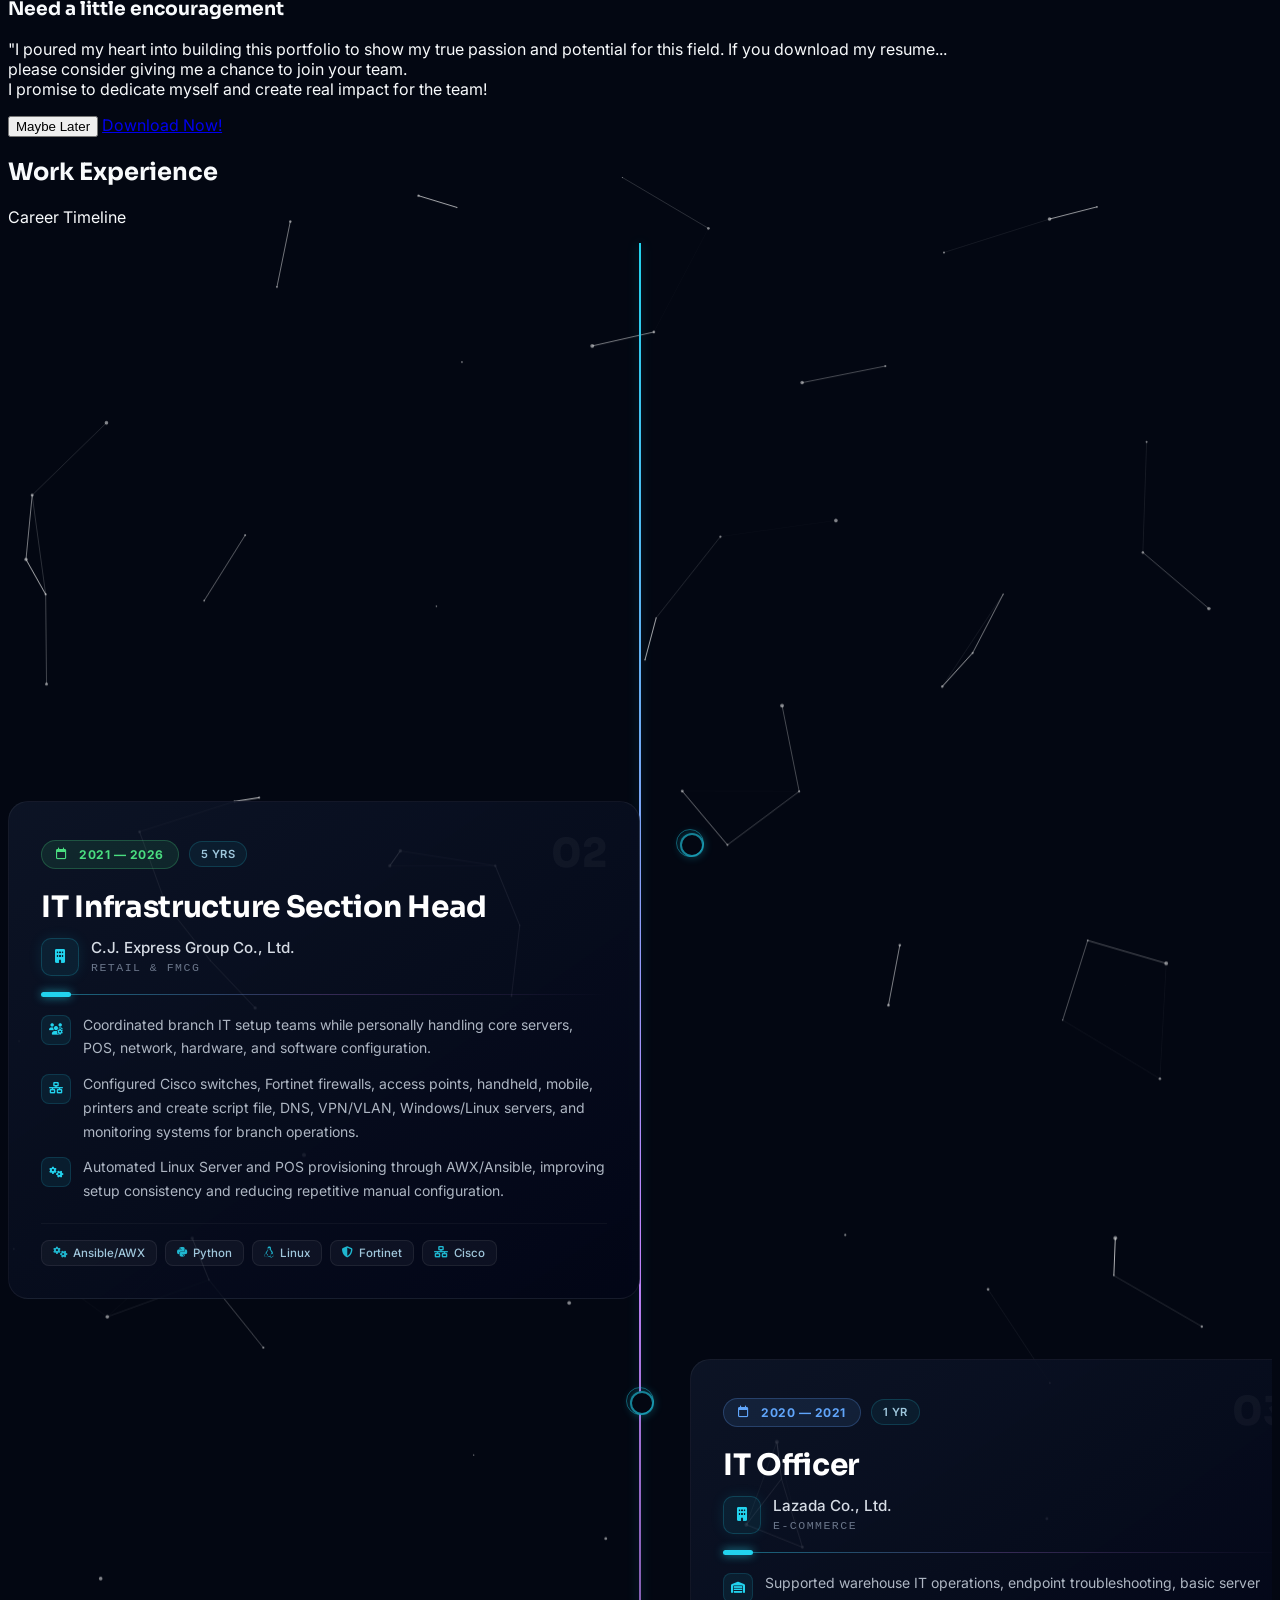
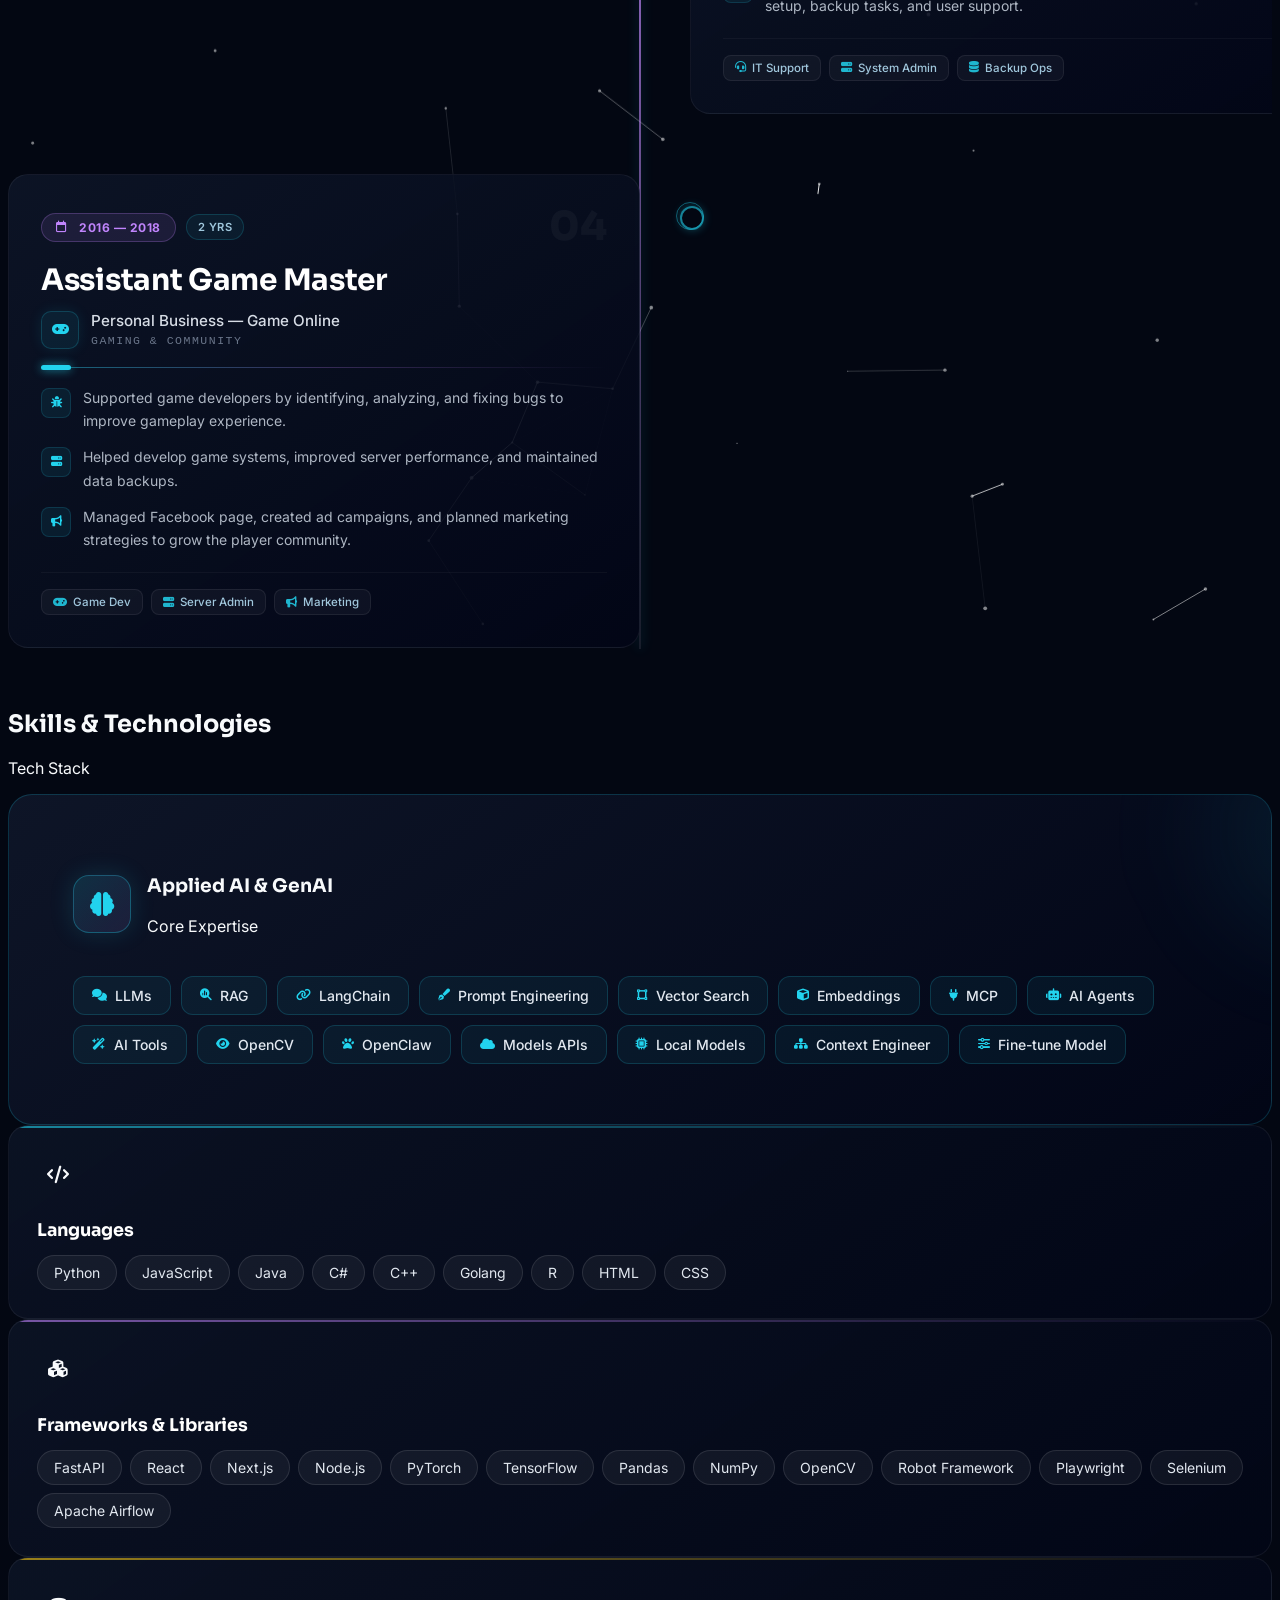
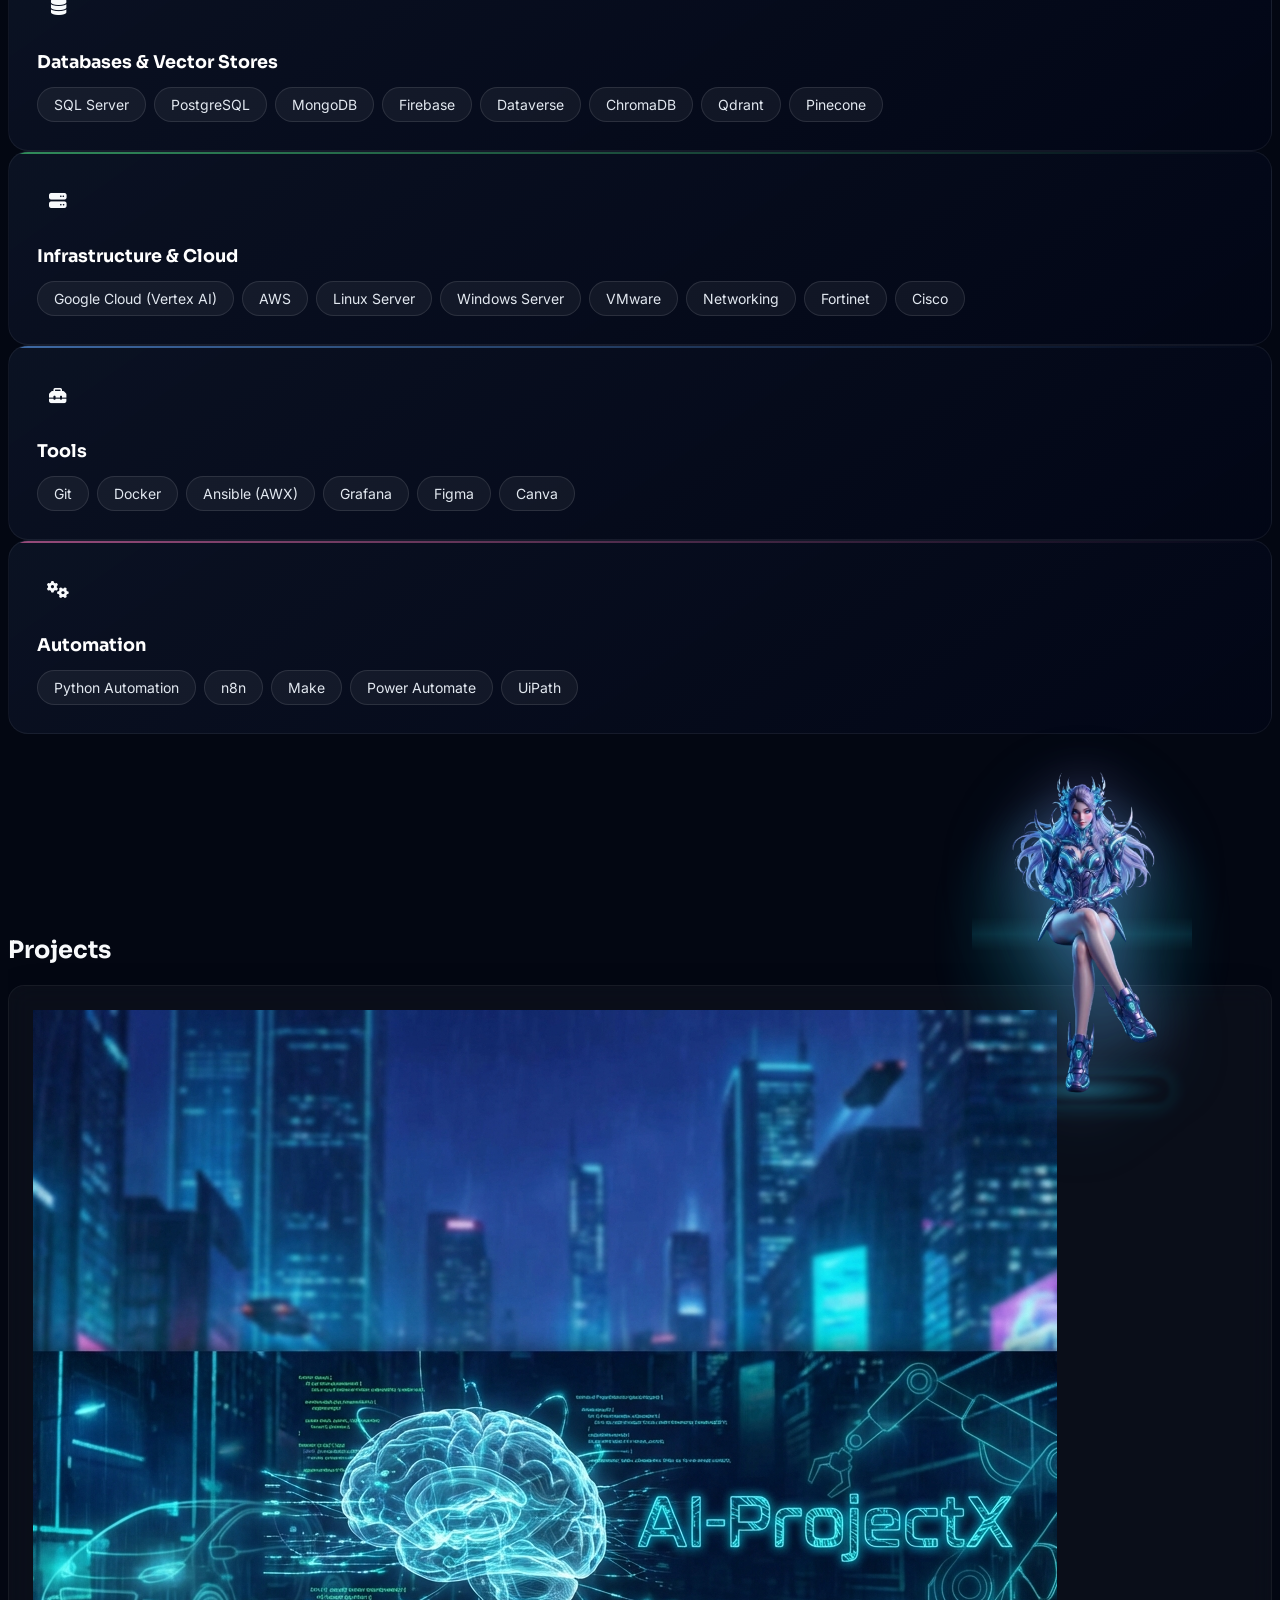
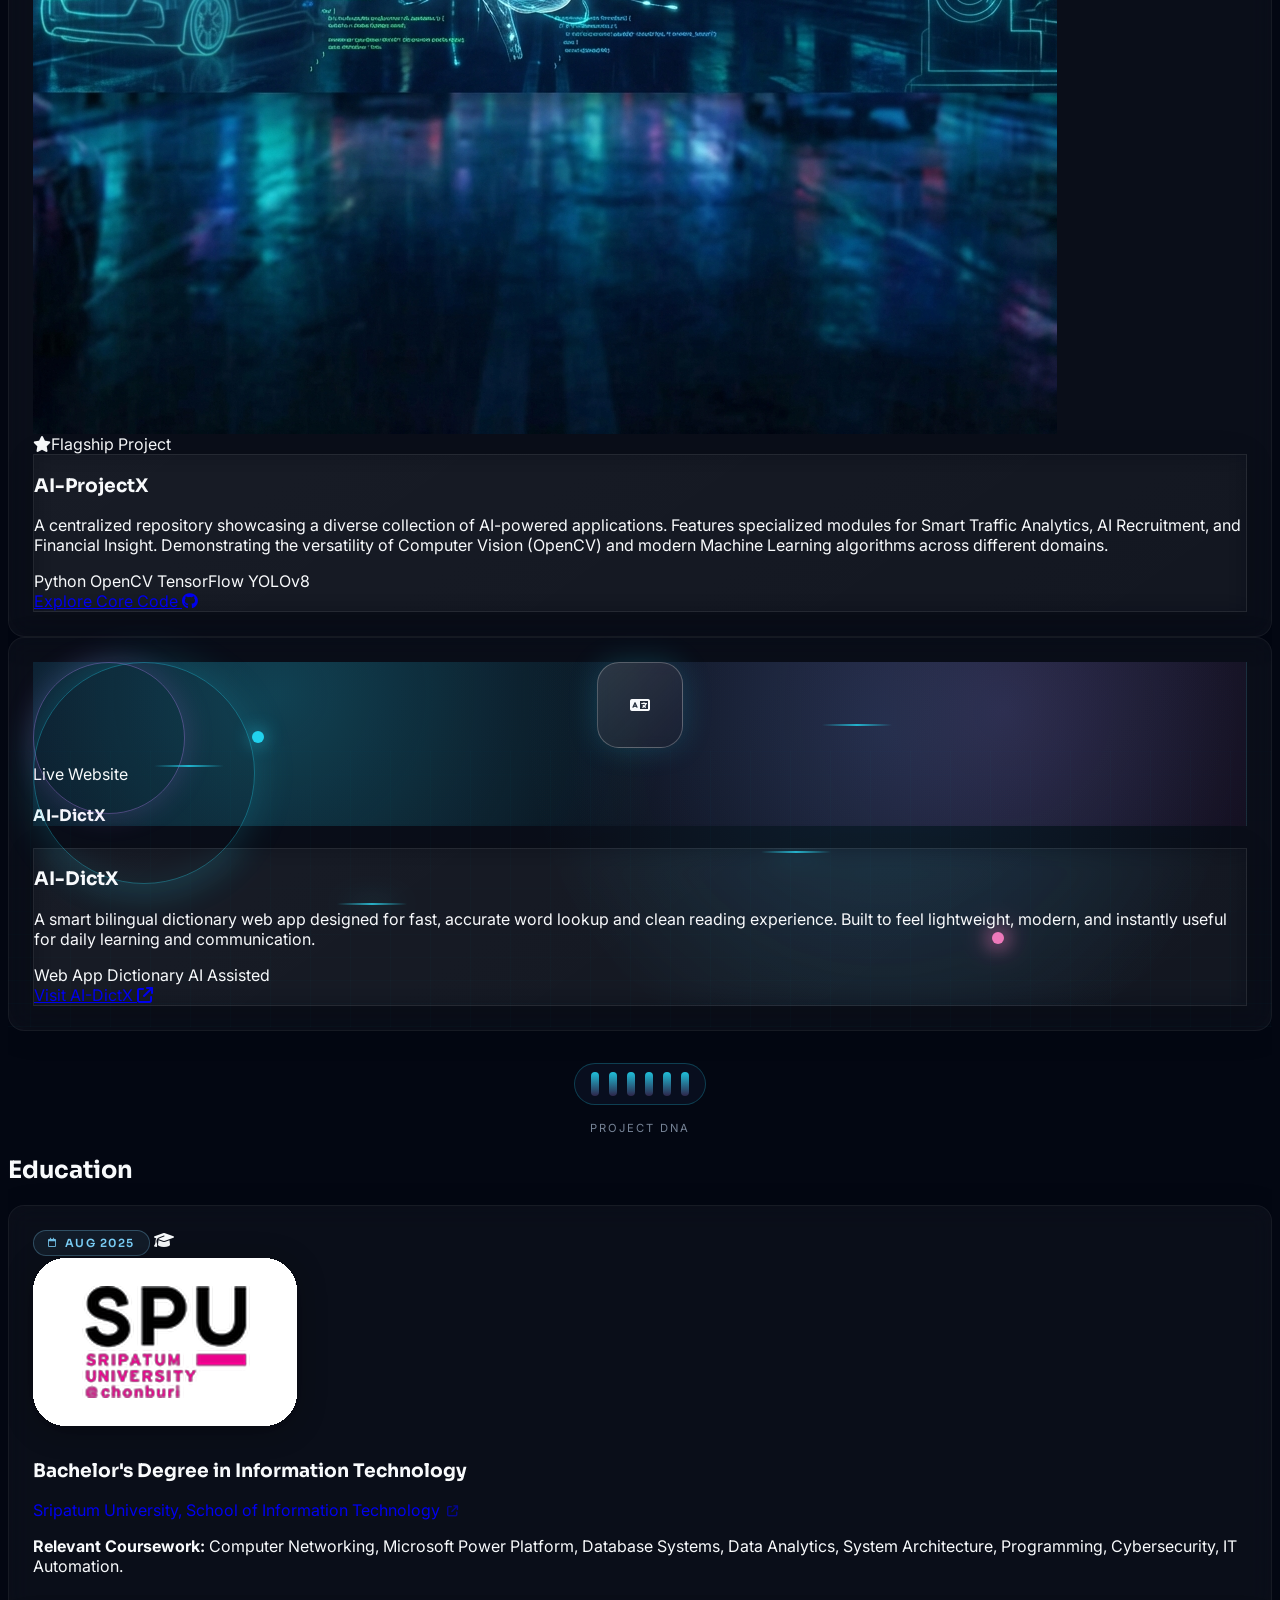
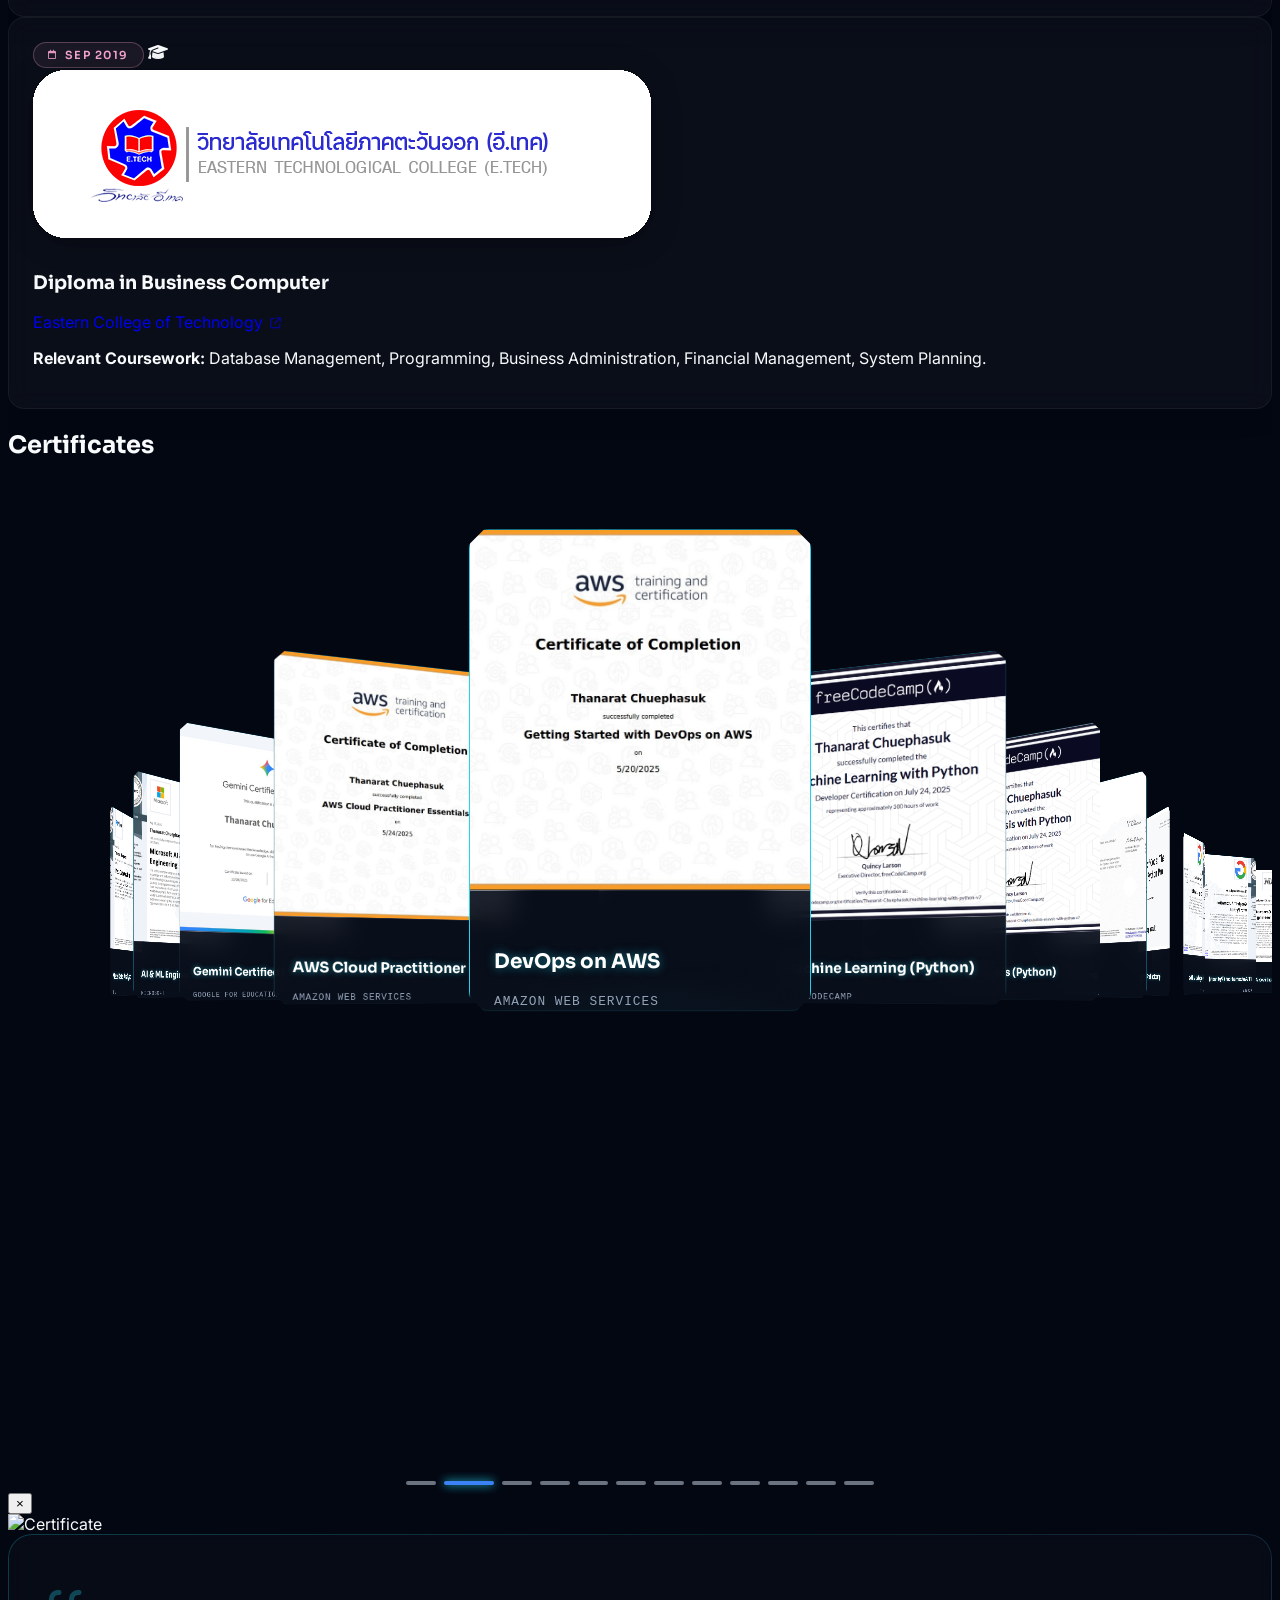
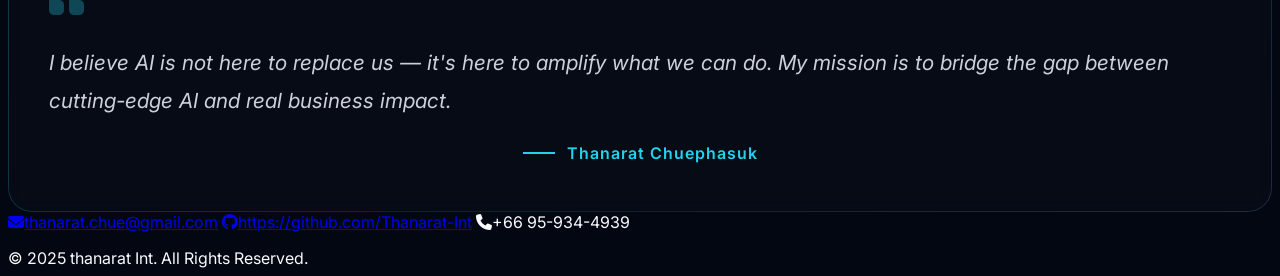
==== commit c7c3dd7e: "Redesign intro, add Babata AI assistant, fix Thai encoding, responsive polish, refresh resume & READ" ====
--- a/index.html
+++ b/index.html
@@ -32,41 +32,29 @@
 </head>
 
 <body class="antialiased gate-locked">
-    <!-- Verse Gate -->
+    <!-- Verse Gate — minimalist editorial intro -->
     <div id="verse-gate" class="verse-gate">
-        <div class="gate-door gate-left"></div>
-        <div class="gate-door gate-right"></div>
-
-        <!-- Background -->
-        <div class="vg-stars"></div>
-        <div class="vg-aurora"></div>
-        <div class="vg-vignette"></div>
-
-        <!-- Subtle ambient rings -->
-        <div class="vg-ring vg-ring-1"></div>
-        <div class="vg-ring vg-ring-2"></div>
-
-        <!-- Click anywhere to enter -->
-        <button id="gate-enter-btn" class="vg-stage" aria-label="Enter">
-            <div class="vg-aura"></div>
-            <h1 class="vg-title">
-                <span class="vg-letter">T</span><span class="vg-letter">H</span><span class="vg-letter">A</span><span class="vg-letter">N</span><span class="vg-letter">A</span><span class="vg-letter">R</span><span class="vg-letter">A</span><span class="vg-letter">T</span><span class="vg-letter-space"></span><span class="vg-letter">C</span><span class="vg-letter">.</span>
-            </h1>
-            <div class="vg-line">
-                <span class="vg-line-bar"></span>
-                <span class="vg-enter-text">ENTER</span>
-                <span class="vg-line-bar"></span>
-            </div>
-            <div class="vg-arrow"><i class="fa-solid fa-chevron-down"></i></div>
+        <div class="vg-blobs" aria-hidden="true">
+            <span class="vg-blob vg-blob-a"></span>
+            <span class="vg-blob vg-blob-b"></span>
+            <span class="vg-blob vg-blob-c"></span>
+        </div>
+        <div class="vg-aurora" aria-hidden="true"></div>
+        <canvas id="vg-star-canvas" class="vg-starfield" aria-hidden="true"></canvas>
+        <div class="vg-grid" aria-hidden="true"></div>
+        <div class="vg-beam" aria-hidden="true"></div>
+        <div class="vg-spotlight" aria-hidden="true"></div>
+
+        <button id="gate-enter-btn" class="vg-stage" aria-label="Enter site">
+            <h1 class="vg-name">Thanarat C.</h1>
+            <span class="vg-rule"></span>
+            <p class="vg-role">Applied AI Engineer</p>
+            <span class="vg-enter">
+                <span class="vg-enter-label" id="vg-enter-label">Explore</span>
+                <i class="fa-solid fa-arrow-right vg-enter-arrow"></i>
+            </span>
+            <span class="vg-progress" aria-hidden="true"><span class="vg-progress-fill"></span></span>
         </button>
-    </div>
-
-    <!-- Time-Warp Intro -->
-    <div id="time-warp" class="time-warp">
-        <div class="time-warp-core"></div>
-        <div class="time-warp-ring ring-1"></div>
-        <div class="time-warp-ring ring-2"></div>
-        <div class="time-warp-ring ring-3"></div>
     </div>
 
     <!-- Header -->
@@ -129,7 +117,7 @@
 
     <!-- AI Signal HUD -->
     <div id="ai-hud" class="ai-hud">
-        <div class="hud-title">PATHA AI</div>
+        <div class="hud-title">BABATA AI</div>
         <div class="hud-status">
             <span class="hud-dot"></span>
             <span id="hud-text">READY</span>
@@ -195,22 +183,22 @@
         <!-- AI Companion Section -->
         <section id="ai-companion" class="py-20 fade-in-section">
             <h2 class="text-3xl font-bold text-center mb-4">AI Companion</h2>
-            <p class="text-center text-gray-400 text-sm mb-16 tracking-widest uppercase font-mono">Ask Patha AI anything about me</p>
+            <p class="text-center text-gray-400 text-sm mb-16 tracking-widest uppercase font-mono">Ask Babata AI anything about me</p>
             <div class="max-w-5xl mx-auto grid md:grid-cols-2 gap-10 items-center">
                 <div class="ai-avatar-panel">
-                    <img src="assets/pathawing_rm.png" alt="Patha AI" class="ai-avatar-img">
+                    <img src="assets/babatawing_rm.png" alt="Babata AI" class="ai-avatar-img">
                     <div class="ai-avatar-aura"></div>
                     <div class="ai-avatar-speech-line"></div>
-                    <div class="ai-avatar-title">Patha AI</div>
+                    <div class="ai-avatar-title">Babata AI</div>
                 </div>
                 <div class="ai-chat-panel">
                     <div class="ai-chat-header">
                         <span class="ai-chat-header-dot"></span>
-                        <span class="ai-chat-header-title">Patha AI</span>
+                        <span class="ai-chat-header-title">Babata AI</span>
                         <span class="ai-chat-header-status">Online</span>
                     </div>
                     <div id="ai-chat-log" class="ai-chat-log">
-                        <div class="ai-bubble ai-bubble-bot">Hello, I'm Patha AI. Feel free to ask anything about my boss.</div>
+                        <div class="ai-bubble ai-bubble-bot">สวัสดีค่ะ ดิฉัน Babata เลขาส่วนตัวของคุณกอล์ฟ ยินดีให้ข้อมูลเกี่ยวกับคุณกอล์ฟค่ะ</div>
                     </div>
                     <div class="ai-chat-input">
                         <input id="ai-question-input" type="text" placeholder="ถามเกี่ยวกับธนรัช เช่น เป้าหมายในสายงานคืออะไร?">
@@ -395,7 +383,7 @@
                         </div>
                     </div>
 
-                    <!-- 4. Game Developer & Admin -->
+                    <!-- 4. Assistant Game Master -->
                     <div class="exp-card-wrap exp-card-left fade-in-section">
                         <div class="exp-node">
                             <div class="exp-node-ring"></div>
@@ -407,7 +395,7 @@
                                 <span class="exp-duration">2 yrs</span>
                                 <div class="exp-card-number">04</div>
                             </div>
-                            <h3 class="exp-role">Game Developer &amp; Admin</h3>
+                            <h3 class="exp-role">Assistant Game Master</h3>
                             <div class="exp-company-row">
                                 <span class="exp-company-icon"><i class="fa-solid fa-gamepad"></i></span>
                                 <div>
@@ -674,7 +662,7 @@
                     <!-- Verse AI Figure (sit on Project edge) -->
                     <div class="verse-ai-figure project-verse-figure">
                         <div class="ai-figure-glow"></div>
-                        <img src="assets/pathax-rm.png" alt="AI Verse Figure" class="ai-figure-img">
+                        <img src="assets/babatax-rm.png" alt="AI Verse Figure" class="ai-figure-img">
                         <div class="ai-figure-base"></div>
                         <div class="ai-figure-scanline"></div>
                     </div>
@@ -812,14 +800,19 @@
                     <div
                         class="absolute inset-0 bg-gradient-to-r from-cyan-500/10 to-purple-500/10 opacity-0 group-hover:opacity-100 transition-opacity duration-500">
                     </div>
-                    <div class="flex items-center justify-between relative z-10 mb-2">
-                        <span class="text-xs font-mono text-cyan-400 tracking-widest uppercase">Aug 2025</span>
+                    <div class="flex items-center justify-between relative z-10 mb-4">
+                        <span class="edu-date"><i class="fa-regular fa-calendar"></i>Aug 2025</span>
                         <i class="fa-solid fa-graduation-cap text-cyan-400"></i>
                     </div>
+                    <a href="https://www.chonburi.spu.ac.th/web/public/" target="_blank" rel="noopener noreferrer"
+                        class="edu-logo-chip relative z-10" aria-label="Sripatum University website">
+                        <img src="img/edu-spu.png" alt="Sripatum University logo" class="edu-logo" loading="lazy">
+                    </a>
                     <h3 class="text-xl font-bold text-white relative z-10">Bachelor's Degree in Information Technology
                     </h3>
-                    <p class="italic text-cyan-200 mt-1 relative z-10">Sripatum University, School of Information
-                        Technology</p>
+                    <a href="https://www.chonburi.spu.ac.th/web/public/" target="_blank" rel="noopener noreferrer"
+                        class="edu-school-link italic text-cyan-200 mt-1 relative z-10">Sripatum University, School of
+                        Information Technology<i class="fa-solid fa-arrow-up-right-from-square edu-link-icon"></i></a>
                     <p class="mt-4 text-sm text-gray-300 relative z-10"><strong class="text-white">Relevant
                             Coursework:</strong>
                         Computer Networking, Microsoft Power Platform, Database Systems, Data Analytics, System
@@ -829,12 +822,19 @@
                     <div
                         class="absolute inset-0 bg-gradient-to-r from-pink-500/10 to-orange-500/10 opacity-0 group-hover:opacity-100 transition-opacity duration-500">
                     </div>
-                    <div class="flex items-center justify-between relative z-10 mb-2">
-                        <span class="text-xs font-mono text-pink-400 tracking-widest uppercase">Sep 2019</span>
+                    <div class="flex items-center justify-between relative z-10 mb-4">
+                        <span class="edu-date edu-date--pink"><i class="fa-regular fa-calendar"></i>Sep 2019</span>
                         <i class="fa-solid fa-graduation-cap text-pink-400"></i>
                     </div>
+                    <a href="https://www.e-tech.ac.th/site/index.php" target="_blank" rel="noopener noreferrer"
+                        class="edu-logo-chip relative z-10" aria-label="Eastern College of Technology website">
+                        <img src="img/edu-etech.png" alt="Eastern College of Technology logo" class="edu-logo"
+                            loading="lazy">
+                    </a>
                     <h3 class="text-xl font-bold text-white relative z-10">Diploma in Business Computer</h3>
-                    <p class="italic text-cyan-200 mt-1 relative z-10">Eastern College of Technology</p>
+                    <a href="https://www.e-tech.ac.th/site/index.php" target="_blank" rel="noopener noreferrer"
+                        class="edu-school-link italic text-cyan-200 mt-1 relative z-10">Eastern College of Technology<i
+                            class="fa-solid fa-arrow-up-right-from-square edu-link-icon"></i></a>
                     <p class="mt-4 text-sm text-gray-300 relative z-10"><strong class="text-white">Relevant
                             Coursework:</strong>
                         Database Management, Programming, Business Administration, Financial Management, System
--- a/css/style.css
+++ b/css/style.css
@@ -31,8 +31,8 @@
     position: fixed;
     top: 0;
     left: 0;
-    width: 100vw;
-    height: 100vh;
+    width: 100%;
+    height: 100%;
     background: radial-gradient(600px circle at var(--mouse-x) var(--mouse-y), rgba(38, 78, 112, 0.15), transparent 80%);
     z-index: -1;
     pointer-events: none;
@@ -1597,102 +1597,18 @@
     }
 }
 
-/* Time-Warp Intro */
-.time-warp {
-    position: fixed;
-    inset: 0;
-    background: radial-gradient(circle at center, rgba(34, 211, 238, 0.12), rgba(3, 7, 18, 0.98) 60%);
-    z-index: 9999;
-    display: flex;
-    align-items: center;
-    justify-content: center;
-    pointer-events: none;
-    opacity: 0;
-    transition: opacity 0.8s ease;
-}
-
-.time-warp.time-warp--show {
-    opacity: 1;
-}
-
-.time-warp.time-warp--hide {
-    opacity: 0;
-}
-
-.time-warp-core {
-    width: 120px;
-    height: 120px;
-    border-radius: 50%;
-    background: radial-gradient(circle, rgba(34, 211, 238, 0.8), transparent 65%);
-    filter: blur(2px);
-    animation: warp-pulse 2.5s ease-in-out infinite;
-}
-
-.time-warp-ring {
-    position: absolute;
-    border-radius: 50%;
-    border: 1px solid rgba(34, 211, 238, 0.4);
-    box-shadow: 0 0 25px rgba(34, 211, 238, 0.2);
-    animation: warp-spin 3.5s linear infinite;
-}
-
-.time-warp-ring.ring-1 {
-    width: 220px;
-    height: 220px;
-}
-
-.time-warp-ring.ring-2 {
-    width: 320px;
-    height: 320px;
-    animation-duration: 5s;
-    border-color: rgba(192, 132, 252, 0.35);
-}
-
-.time-warp-ring.ring-3 {
-    width: 420px;
-    height: 420px;
-    animation-duration: 6.5s;
-    border-color: rgba(244, 114, 182, 0.25);
-}
-
-@keyframes warp-pulse {
-    0%,
-    100% {
-        transform: scale(0.85);
-        opacity: 0.7;
-    }
-
-    50% {
-        transform: scale(1);
-        opacity: 1;
-    }
-}
-
-@keyframes warp-spin {
-    from {
-        transform: rotate(0deg);
-    }
-
-    to {
-        transform: rotate(360deg);
-    }
-}
-
-
-
 /* ============================================ */
-/* ===== VERSE GATE — Stellar Title ===== */
+/* ===== VERSE GATE — Minimalist Editorial Intro ===== */
 /* ============================================ */
 .verse-gate {
     position: fixed;
     inset: 0;
-    width: 100vw;
+    width: 100%;
     height: 100vh;
     height: 100dvh; /* dynamic viewport for mobile browsers */
     z-index: 9998;
-    background: radial-gradient(ellipse at center, #0a1a2e 0%, #020817 50%, #000005 100%);
+    background-color: var(--verse-bg);
     overflow: hidden;
-    isolation: isolate;
     display: flex;
     align-items: center;
     justify-content: center;
@@ -1700,110 +1616,131 @@
     font-family: 'Sora', sans-serif;
     margin: 0;
     padding: 0;
-}
-
-.gate-door {
-    position: absolute;
-    top: 0;
-    bottom: 0;
-    width: 50%;
-    background: linear-gradient(180deg, #020617, #0a0f1f, #020617);
-    box-shadow: inset 0 0 80px rgba(0, 0, 0, 0.8);
-    transition: transform 1.4s cubic-bezier(0.65, 0, 0.35, 1);
-    z-index: 50;
-    pointer-events: none;
-    transform: translateX(-100%);
-}
-.gate-right { transform: translateX(100%); }
-
-/* Starfield */
-.vg-stars {
+    box-sizing: border-box;
+}
+
+/* Living gradient — large soft color blobs that slowly drift, giving the void gentle movement */
+.vg-blobs {
     position: absolute;
     inset: 0;
     z-index: 0;
     pointer-events: none;
-    background-image:
-        radial-gradient(1px 1px at 12% 18%, rgba(255,255,255,0.85), transparent 60%),
-        radial-gradient(1px 1px at 28% 72%, rgba(255,255,255,0.7), transparent 60%),
-        radial-gradient(1.5px 1.5px at 45% 22%, rgba(186,230,253,0.9), transparent 60%),
-        radial-gradient(1px 1px at 62% 84%, rgba(255,255,255,0.6), transparent 60%),
-        radial-gradient(1px 1px at 78% 14%, rgba(192,132,252,0.7), transparent 60%),
-        radial-gradient(1.5px 1.5px at 88% 58%, rgba(34,211,238,0.85), transparent 60%),
-        radial-gradient(1px 1px at 8% 88%, rgba(255,255,255,0.5), transparent 60%),
-        radial-gradient(1px 1px at 95% 92%, rgba(255,255,255,0.7), transparent 60%),
-        radial-gradient(1px 1px at 35% 5%, rgba(244,114,182,0.6), transparent 60%),
-        radial-gradient(1px 1px at 55% 50%, rgba(255,255,255,0.4), transparent 60%),
-        radial-gradient(1px 1px at 18% 45%, rgba(186,230,253,0.6), transparent 60%),
-        radial-gradient(1px 1px at 70% 35%, rgba(255,255,255,0.7), transparent 60%),
-        radial-gradient(1px 1px at 5% 30%, rgba(255,255,255,0.6), transparent 60%),
-        radial-gradient(1px 1px at 92% 25%, rgba(255,255,255,0.5), transparent 60%),
-        radial-gradient(1px 1px at 38% 90%, rgba(186,230,253,0.5), transparent 60%);
-    animation: vg-twinkle 6s ease-in-out infinite;
-}
-@keyframes vg-twinkle { 0%, 100% { opacity: 0.8; } 50% { opacity: 1; } }
-
-/* Aurora glow background */
-.vg-aurora {
+    overflow: hidden;
+}
+.vg-blob {
+    position: absolute;
+    border-radius: 50%;
+    filter: blur(70px);
+    will-change: transform;
+}
+.vg-blob-a {
+    width: 46vmax;
+    height: 46vmax;
+    top: -14%;
+    left: -10%;
+    background: radial-gradient(circle at center, rgba(96, 41, 189, 0.30), transparent 62%);
+    animation: vg-blob-a 28s ease-in-out infinite;
+}
+.vg-blob-b {
+    width: 40vmax;
+    height: 40vmax;
+    top: -8%;
+    right: -12%;
+    background: radial-gradient(circle at center, rgba(6, 182, 212, 0.28), transparent 62%);
+    animation: vg-blob-b 32s ease-in-out infinite;
+}
+.vg-blob-c {
+    width: 38vmax;
+    height: 38vmax;
+    bottom: -18%;
+    left: 30%;
+    background: radial-gradient(circle at center, rgba(56, 189, 248, 0.20), transparent 64%);
+    animation: vg-blob-c 36s ease-in-out infinite;
+}
+@keyframes vg-blob-a {
+    0%, 100% { transform: translate(0, 0) scale(1); }
+    33%      { transform: translate(16vw, 10vh) scale(1.12); }
+    66%      { transform: translate(6vw, 20vh) scale(0.95); }
+}
+@keyframes vg-blob-b {
+    0%, 100% { transform: translate(0, 0) scale(1); }
+    33%      { transform: translate(-14vw, 14vh) scale(1.1); }
+    66%      { transform: translate(-4vw, 4vh) scale(0.92); }
+}
+@keyframes vg-blob-c {
+    0%, 100% { transform: translate(0, 0) scale(1); }
+    50%      { transform: translate(-12vw, -16vh) scale(1.14); }
+}
+
+/* Occasional diagonal light sweep — a subtle, premium moment of motion */
+.vg-beam {
+    position: absolute;
+    inset: -30%;
+    z-index: 0;
+    pointer-events: none;
+    background: linear-gradient(115deg,
+        transparent 44%,
+        rgba(186, 230, 253, 0.05) 49%,
+        rgba(255, 255, 255, 0.08) 50%,
+        rgba(186, 230, 253, 0.05) 51%,
+        transparent 56%);
+    background-size: 300% 300%;
+    background-position: 120% 0%;
+    animation: vg-beam-sweep 11s ease-in-out 2s infinite;
+}
+@keyframes vg-beam-sweep {
+    0%   { background-position: 120% 0%; }
+    45%  { background-position: -40% 0%; }
+    100% { background-position: -40% 0%; }
+}
+
+/* Drifting starfield (canvas) — slow parallax movement, like gliding through space */
+.vg-starfield {
+    position: absolute;
+    inset: 0;
+    z-index: 0;
+    width: 100%;
+    height: 100%;
+    pointer-events: none;
+    opacity: 0;
+    animation: vg-fade-in 2s ease-out 0.2s forwards;
+}
+
+/* Fine dot-grid — adds engineered texture toward the edges, fades out near the text so it never fights with it */
+.vg-grid {
     position: absolute;
     inset: 0;
     z-index: 0;
     pointer-events: none;
-    background:
-        radial-gradient(ellipse 60% 40% at 50% 50%, rgba(34, 211, 238, 0.18), transparent 70%),
-        radial-gradient(ellipse 40% 25% at 30% 80%, rgba(192, 132, 252, 0.12), transparent 70%),
-        radial-gradient(ellipse 40% 25% at 70% 20%, rgba(34, 211, 238, 0.1), transparent 70%);
-}
-
-.vg-vignette {
-    position: absolute;
-    inset: 0;
-    z-index: 1;
-    pointer-events: none;
-    background: radial-gradient(ellipse at center, transparent 35%, rgba(0, 0, 0, 0.7) 100%);
-}
-
-/* Subtle ambient rings */
-.vg-ring {
+    background-image: radial-gradient(circle, rgba(226, 232, 240, 0.16) 1px, transparent 1px);
+    background-size: 32px 32px;
+    -webkit-mask-image: radial-gradient(circle at 50% 44%, transparent 0%, transparent 20%, black 62%);
+    mask-image: radial-gradient(circle at 50% 44%, transparent 0%, transparent 20%, black 62%);
+    animation: vg-grid-breathe 10s ease-in-out infinite;
+}
+@keyframes vg-grid-breathe {
+    0%, 100% { opacity: 0.4; }
+    50%      { opacity: 0.65; }
+}
+
+/* Soft spotlight directly behind the content — gives the type something to sit on */
+.vg-spotlight {
     position: absolute;
     top: 50%;
     left: 50%;
-    border-radius: 50%;
-    border: 1px solid rgba(34, 211, 238, 0.12);
+    width: min(680px, 72vw);
+    height: min(440px, 48vh);
+    transform: translate(-50%, -55%);
+    background: radial-gradient(ellipse at center, rgba(56, 189, 248, 0.12), rgba(168, 85, 247, 0.07) 45%, transparent 75%);
+    filter: blur(50px);
     pointer-events: none;
-    z-index: 2;
-    aspect-ratio: 1;
-}
-.vg-ring-1 {
-    width: min(900px, 75vmin);
-    margin-top: calc(min(900px, 75vmin) / -2);
-    margin-left: calc(min(900px, 75vmin) / -2);
-    border-style: dashed;
-    border-color: rgba(34, 211, 238, 0.13);
-    animation: vg-spin 80s linear infinite;
-}
-.vg-ring-2 {
-    width: min(620px, 50vmin);
-    margin-top: calc(min(620px, 50vmin) / -2);
-    margin-left: calc(min(620px, 50vmin) / -2);
-    border-color: rgba(192, 132, 252, 0.16);
-    animation: vg-spin 50s linear infinite reverse;
-}
-.vg-ring-1::before,
-.vg-ring-2::before {
-    content: '';
-    position: absolute;
-    width: 8px; height: 8px;
-    border-radius: 50%;
-    background: var(--verse-accent-cyan);
-    box-shadow: 0 0 14px rgba(34, 211, 238, 1);
-    top: -4px; left: 50%;
-    transform: translateX(-50%);
-}
-.vg-ring-2::before {
-    background: var(--verse-accent-purple);
-    box-shadow: 0 0 14px rgba(192, 132, 252, 1);
-}
-@keyframes vg-spin { from { transform: rotate(0deg); } to { transform: rotate(360deg); } }
+    z-index: 0;
+    animation: vg-spotlight-breathe 9s ease-in-out infinite;
+}
+@keyframes vg-spotlight-breathe {
+    0%, 100% { opacity: 0.75; }
+    50%      { opacity: 1; }
+}
 
 /* Center clickable stage */
 .vg-stage {
@@ -1816,159 +1753,240 @@
     display: flex;
     flex-direction: column;
     align-items: center;
-    gap: 0;
     color: inherit;
     font-family: inherit;
-    transition: transform 0.6s cubic-bezier(0.2, 0.8, 0.3, 1);
     max-width: 100vw;
     box-sizing: border-box;
 }
-.vg-stage:hover { transform: scale(1.02); }
-
-/* Aura behind title */
-.vg-aura {
-    position: absolute;
-    top: 50%;
-    left: 50%;
-    width: min(820px, 88vw);
-    height: min(360px, 50vh);
-    transform: translate(-50%, -65%);
-    background: radial-gradient(ellipse at center,
-        rgba(34, 211, 238, 0.32) 0%,
-        rgba(192, 132, 252, 0.18) 30%,
-        transparent 70%);
-    filter: blur(40px);
-    pointer-events: none;
-    z-index: -1;
-    animation: vg-aura-pulse 5s ease-in-out infinite;
-}
-@keyframes vg-aura-pulse {
-    0%, 100% { opacity: 0.7; transform: translate(-50%, -65%) scale(1); }
-    50%      { opacity: 1;   transform: translate(-50%, -65%) scale(1.08); }
-}
-
-/* Title — fluid sizing using vmin so it scales by SHORTER axis (won't overflow on narrow viewports) */
-.vg-title {
-    font-size: clamp(1.6rem, 8.5vmin, 5.5rem);
-    font-weight: 800;
-    letter-spacing: clamp(2px, 1.1vmin, 12px);
-    color: #fff;
-    margin: 0 0 clamp(20px, 4vh, 40px);
-    line-height: 1;
-    display: flex;
-    flex-wrap: nowrap;
-    justify-content: center;
-    max-width: 92vw;
-    text-shadow:
-        0 0 28px rgba(34, 211, 238, 0.55),
-        0 0 60px rgba(192, 132, 252, 0.35),
-        0 0 100px rgba(34, 211, 238, 0.2);
-}
-
-.vg-letter {
+
+/* Name — quiet confidence: one clean entrance, then a slow, refined light sheen (no glow, no filter tricks) */
+.vg-name {
+    font-size: clamp(1.9rem, 5.4vmin, 3.6rem);
+    font-weight: 600;
+    letter-spacing: 0.5px;
+    margin: 0;
+    line-height: 1.15;
+    color: #f1f5f9; /* fallback for browsers without background-clip:text */
+    background: linear-gradient(100deg, #f1f5f9 0%, #f1f5f9 42%, #bae6fd 50%, #f1f5f9 58%, #f1f5f9 100%);
+    background-size: 260% auto;
+    background-position: 200% center;
+    -webkit-background-clip: text;
+    background-clip: text;
+    -webkit-text-fill-color: transparent;
+    opacity: 0;
+    transform: translateY(14px);
+    animation:
+        vg-rise-in 0.75s cubic-bezier(0.2, 0.8, 0.2, 1) 0.1s forwards,
+        vg-name-sheen 6s ease-in-out 1.4s infinite;
+}
+@keyframes vg-name-sheen {
+    0%, 15%  { background-position: 200% center; }
+    50%      { background-position: 0% center; }
+    85%, 100% { background-position: -200% center; }
+}
+
+/* Thin rule that draws itself in, then carries a slow traveling highlight */
+.vg-rule {
+    position: relative;
+    display: block;
+    width: 0;
+    height: 1px;
+    margin: clamp(16px, 2.6vh, 22px) 0;
+    overflow: hidden;
+    background: linear-gradient(90deg, transparent, rgba(125, 211, 252, 0.55), transparent);
+    animation: vg-rule-draw 0.9s cubic-bezier(0.2, 0.8, 0.2, 1) 0.55s forwards;
+}
+.vg-rule::after {
+    content: '';
+    position: absolute;
+    top: 0;
+    left: -50%;
+    width: 50%;
+    height: 100%;
+    background: linear-gradient(90deg, transparent, rgba(255, 255, 255, 0.95), transparent);
+    animation: vg-rule-shimmer 3.4s ease-in-out 1.8s infinite;
+}
+@keyframes vg-rule-draw { to { width: clamp(56px, 8vw, 96px); } }
+@keyframes vg-rule-shimmer {
+    0%   { left: -50%; }
+    100% { left: 150%; }
+}
+
+/* Role — small, quiet, letter-spaced label */
+.vg-role {
+    font-size: 0.72rem;
+    font-weight: 500;
+    letter-spacing: 3.5px;
+    text-transform: uppercase;
+    color: rgba(148, 163, 184, 0.85);
+    margin: 0 0 clamp(30px, 5.5vh, 52px);
+    opacity: 0;
+    animation: vg-fade-in 0.8s ease-out 0.75s forwards;
+}
+
+/* Enter cue — understated text link, not a glowing CTA */
+.vg-enter {
+    display: inline-flex;
+    align-items: center;
+    gap: 9px;
+    font-family: 'Sora', sans-serif;
+    font-size: 0.82rem;
+    font-weight: 500;
+    letter-spacing: 1px;
+    color: rgba(226, 232, 240, 0.75);
+    opacity: 0;
+    animation: vg-fade-in 0.8s ease-out 1.05s forwards;
+    transition: color 0.25s ease;
+}
+.vg-enter-label { min-width: 4.8em; text-align: left; }
+.vg-enter-arrow {
+    font-size: 0.75rem;
+    color: rgba(125, 211, 252, 0.9);
+    animation: vg-arrow-nudge 2.2s ease-in-out 1.9s infinite;
+}
+.vg-stage:hover .vg-enter { color: #f8fafc; }
+.vg-stage:hover .vg-enter-arrow { animation-duration: 0.7s; }
+@keyframes vg-arrow-nudge {
+    0%, 100% { transform: translateX(0); }
+    50%      { transform: translateX(3px); }
+}
+
+/* Loading progress — the paced beat between "Enter" and the reveal, not an abrupt cut */
+.vg-progress {
+    display: block;
+    width: clamp(84px, 13vw, 120px);
+    height: 2px;
+    margin-top: 16px;
+    border-radius: 2px;
+    background: rgba(148, 163, 184, 0.18);
+    overflow: hidden;
+    opacity: 0;
+    transform: scaleX(0.85);
+    transition: opacity 0.3s ease, transform 0.3s ease;
+}
+.vg-progress-fill {
+    display: block;
+    height: 100%;
+    width: 0%;
+    border-radius: 2px;
+    background: linear-gradient(90deg, #7dd3fc, #c084fc);
+}
+.vg-stage.is-loading { pointer-events: none; }
+.vg-stage.is-loading .vg-enter-arrow { opacity: 0.4; animation: none; }
+.vg-stage.is-loading .vg-progress {
+    opacity: 1;
+    transform: scaleX(1);
+}
+.vg-stage.is-loading .vg-progress-fill {
+    animation: vg-progress-fill 0.85s cubic-bezier(0.3, 0.1, 0.2, 1) forwards;
+}
+@keyframes vg-progress-fill { to { width: 100%; } }
+
+@keyframes vg-fade-in { to { opacity: 1; } }
+@keyframes vg-rise-in { to { opacity: 1; transform: none; } }
+
+/* Respect reduced-motion: keep it elegant but still */
+@media (prefers-reduced-motion: reduce) {
+    .vg-name { animation: vg-rise-in 0.01s linear forwards; background-position: 0% center; }
+    .vg-rule { animation: none; width: 72px; }
+    .vg-rule::after { animation: none; display: none; }
+    .vg-role,
+    .vg-enter { animation: none; opacity: 1; }
+    .vg-enter-arrow { animation: none; }
+    .vg-aurora { animation: none; }
+    .vg-spotlight { animation: none; opacity: 0.85; }
+    .vg-grid { animation: none; opacity: 0.5; }
+    .vg-blob { animation: none; }
+    .vg-beam { display: none; }
+    .vg-starfield { animation: none; opacity: 1; }
+    .vg-progress-fill { animation-duration: 0.01s; }
+    body.entering-site main,
+    body.entering-site #header { animation: none !important; }
+}
+
+/* Open animation — a clean, understated crossfade (no portal theatrics) */
+.verse-gate.gate-open {
+    opacity: 0;
+    transition: opacity 0.5s ease;
+}
+.verse-gate.gate-open .vg-stage {
+    opacity: 0;
+    transform: translateY(-8px);
+    transition: opacity 0.4s ease, transform 0.4s ease;
+}
+
+/* Main page reveals in with a soft fade instead of snapping in */
+body.entering-site main {
+    animation: site-reveal 0.9s cubic-bezier(0.2, 0.8, 0.2, 1) 0.25s both;
+}
+body.entering-site #header {
+    animation: site-header-in 0.7s cubic-bezier(0.2, 0.8, 0.2, 1) 0.5s both;
+}
+@keyframes site-reveal {
+    from { opacity: 0; transform: translateY(10px); }
+    to   { opacity: 1; transform: none; }
+}
+@keyframes site-header-in {
+    from { opacity: 0; transform: translateY(-12px); }
+    to   { opacity: 1; transform: none; }
+}
+
+/* ===== Education — date badges, school logo chips + linked names ===== */
+.edu-date {
+    display: inline-flex;
+    align-items: center;
+    gap: 7px;
+    font-family: 'Sora', sans-serif;
+    font-size: 0.7rem;
+    font-weight: 600;
+    letter-spacing: 1.5px;
+    text-transform: uppercase;
+    color: #7dd3fc;
+    padding: 5px 14px;
+    border: 1px solid rgba(125, 211, 252, 0.28);
+    border-radius: 999px;
+    background: rgba(125, 211, 252, 0.07);
+}
+.edu-date i { font-size: 0.85em; opacity: 0.9; }
+.edu-date--pink {
+    color: #f9a8d4;
+    border-color: rgba(249, 168, 212, 0.28);
+    background: rgba(249, 168, 212, 0.07);
+}
+
+/* The white rounded chip is baked into the image (retina 2x), so no CSS background needed. */
+.edu-logo-chip {
     display: inline-block;
-    opacity: 0;
-    transform: translateY(40px);
-    animation: vg-letter-in 0.8s cubic-bezier(0.2, 0.8, 0.3, 1) forwards;
-}
-.vg-letter-space { display: inline-block; width: 0.4em; }
-.vg-letter:nth-child(1)  { animation-delay: 0.20s; }
-.vg-letter:nth-child(2)  { animation-delay: 0.27s; }
-.vg-letter:nth-child(3)  { animation-delay: 0.34s; }
-.vg-letter:nth-child(4)  { animation-delay: 0.41s; }
-.vg-letter:nth-child(5)  { animation-delay: 0.48s; }
-.vg-letter:nth-child(6)  { animation-delay: 0.55s; }
-.vg-letter:nth-child(7)  { animation-delay: 0.62s; }
-.vg-letter:nth-child(8)  { animation-delay: 0.69s; }
-.vg-letter:nth-child(10) { animation-delay: 0.80s; }
-.vg-letter:nth-child(11) { animation-delay: 0.87s; }
-@keyframes vg-letter-in {
-    to { opacity: 1; transform: translateY(0); }
-}
-
-/* Line + ENTER */
-.vg-line {
-    display: flex;
-    align-items: center;
-    gap: 18px;
-    margin-bottom: 22px;
-    opacity: 0;
-    animation: vg-fade-in 0.8s ease-out 1.1s forwards;
-}
-.vg-line-bar {
+    margin: 2px 0 14px;
+    transition: transform 0.3s cubic-bezier(0.2, 0.8, 0.3, 1);
+}
+.edu-logo-chip:hover { transform: translateY(-2px); }
+.edu-logo {
+    height: 54px;
+    width: auto;
     display: block;
-    width: clamp(40px, 10vw, 110px);
-    height: 1px;
-    background: linear-gradient(90deg, transparent, rgba(34, 211, 238, 0.85));
-    box-shadow: 0 0 8px rgba(34, 211, 238, 0.4);
-}
-.vg-line-bar:last-child {
-    background: linear-gradient(90deg, rgba(34, 211, 238, 0.85), transparent);
-}
-.vg-enter-text {
-    font-family: 'Courier New', monospace;
-    font-size: 0.7rem;
-    letter-spacing: 6px;
-    color: rgba(186, 230, 253, 0.95);
-    text-shadow: 0 0 10px rgba(34, 211, 238, 0.6);
-    font-weight: 700;
-}
-
-.vg-arrow {
-    color: rgba(34, 211, 238, 0.85);
-    font-size: 0.95rem;
-    text-shadow: 0 0 10px rgba(34, 211, 238, 0.7);
-    opacity: 0;
-    animation:
-        vg-fade-in 0.8s ease-out 1.4s forwards,
-        vg-arrow-bounce 2s ease-in-out 2.4s infinite;
-}
-@keyframes vg-fade-in { to { opacity: 1; } }
-@keyframes vg-arrow-bounce {
-    0%, 100% { transform: translateY(0); opacity: 0.7; }
-    50%      { transform: translateY(6px); opacity: 1; }
-}
-
-.vg-stage:hover .vg-aura {
-    animation-duration: 2.5s;
-}
-.vg-stage:hover .vg-title {
-    text-shadow:
-        0 0 36px rgba(34, 211, 238, 0.75),
-        0 0 80px rgba(192, 132, 252, 0.5),
-        0 0 130px rgba(34, 211, 238, 0.3);
-}
-
-/* Open animation */
-.verse-gate.gate-open { transition: opacity 1s ease 0.3s; }
-.verse-gate.gate-open .gate-left  { transform: translateX(-100%); }
-.verse-gate.gate-open .gate-right { transform: translateX(100%); }
-.verse-gate.gate-open .vg-stage {
-    transform: scale(1.4);
-    opacity: 0;
-    transition: transform 1s cubic-bezier(0.6, 0, 0.4, 1), opacity 0.7s ease 0.2s;
-}
-.verse-gate.gate-open .vg-stars,
-.verse-gate.gate-open .vg-aurora,
-.verse-gate.gate-open .vg-ring {
-    opacity: 0;
-    transition: opacity 0.6s ease;
-}
-
-@media (max-width: 767px) {
-    .vg-title {
-        font-size: clamp(1.4rem, 9vw, 3rem);
-        letter-spacing: clamp(2px, 0.6vw, 6px);
-        margin-bottom: 22px;
-    }
-    .vg-line-bar { width: 30px; }
-    .vg-enter-text { font-size: 0.6rem; letter-spacing: 4px; }
-    .vg-line { gap: 12px; }
-}
-
-@media (max-aspect-ratio: 1/1) {
-    /* Portrait — title can scale with width comfortably */
-    .vg-title { font-size: clamp(1.6rem, 9vw, 5rem); }
+    filter: drop-shadow(0 4px 14px rgba(0, 0, 0, 0.35));
+    transition: filter 0.3s ease;
+}
+.edu-logo-chip:hover .edu-logo {
+    filter: drop-shadow(0 8px 20px rgba(34, 211, 238, 0.35));
+}
+.edu-school-link {
+    text-decoration: none;
+    transition: color 0.25s ease;
+}
+.edu-school-link:hover { color: #7dd3fc; }
+.edu-link-icon {
+    display: inline-block;
+    margin-left: 7px;
+    font-size: 0.7em;
+    vertical-align: middle;
+    opacity: 0.55;
+    transition: opacity 0.25s ease, transform 0.25s ease;
+}
+.edu-school-link:hover .edu-link-icon {
+    opacity: 1;
+    transform: translate(1px, -1px);
 }
 
 /* AI Signal HUD */
@@ -3342,3 +3360,58 @@
     .profile-conic-halo { width: 215px; height: 215px; margin: -107px 0 0 -107px; }
     .hero-scroll-cue { display: none; }
 }
+
+/* ============================================ */
+/* ===== Responsive Hardening (cross-device) ===== */
+/* ============================================ */
+
+/* Never allow horizontal scroll from any stray wide element */
+html, body { max-width: 100%; overflow-x: hidden; }
+
+/* All media stays fluid inside its container */
+img, svg, video { max-width: 100%; height: auto; }
+img { display: block; }
+/* keep object-fit portraits/logos behaving (they set their own height) */
+.profile-img-wrap img, .edu-logo, .ai-avatar-img, .ai-figure-img { height: auto; }
+
+/* Long words / URLs (e.g. GitHub link in chat) wrap instead of overflowing */
+.ai-bubble { overflow-wrap: anywhere; word-break: break-word; }
+
+/* Tablet & below */
+@media (max-width: 1024px) {
+    .verse-ai-figure { right: 24px; max-width: 42vw; }
+}
+
+/* Phones */
+@media (max-width: 767px) {
+    /* Reset the desktop negative margin that could clip the chat panel */
+    .ai-chat-panel { margin-left: 0 !important; }
+    /* AI avatar must never exceed the column */
+    .ai-avatar-img { width: 100%; max-width: 300px; margin-inline: auto; }
+    /* Decorative projects figure off on small screens (was position-offset) */
+    .verse-ai-figure { display: none; }
+    /* Certificate cards fit the viewport (swiper still scrolls horizontally) */
+    .swiper-slide { width: min(320px, 84vw); height: auto; aspect-ratio: 340 / 480; }
+    .swiper-slide img { width: 100%; height: 100%; object-fit: cover; }
+    /* Keep the floating AI HUD from crowding narrow screens */
+    .ai-hud { max-width: 60vw; }
+}
+
+/* Small phones (<=400px) — tighten hero + intro type */
+@media (max-width: 400px) {
+    .nav-dock { width: 94%; }
+    #home h1 { font-size: 2.5rem; line-height: 1.1; }
+    .vg-name { font-size: clamp(1.6rem, 8vw, 2.4rem); }
+    .ai-hud { transform: scale(0.82); transform-origin: bottom right; }
+}
+
+/* Landscape phones / short viewports — hide tall side rails */
+@media (max-height: 500px) and (orientation: landscape) {
+    .scroll-indicator { display: none; }
+    .hero-scroll-cue { display: none; }
+}
+
+/* Ultra-wide desktops — cap content, keep it centered */
+@media (min-width: 1600px) {
+    main.container, .container { max-width: 1400px; }
+}
